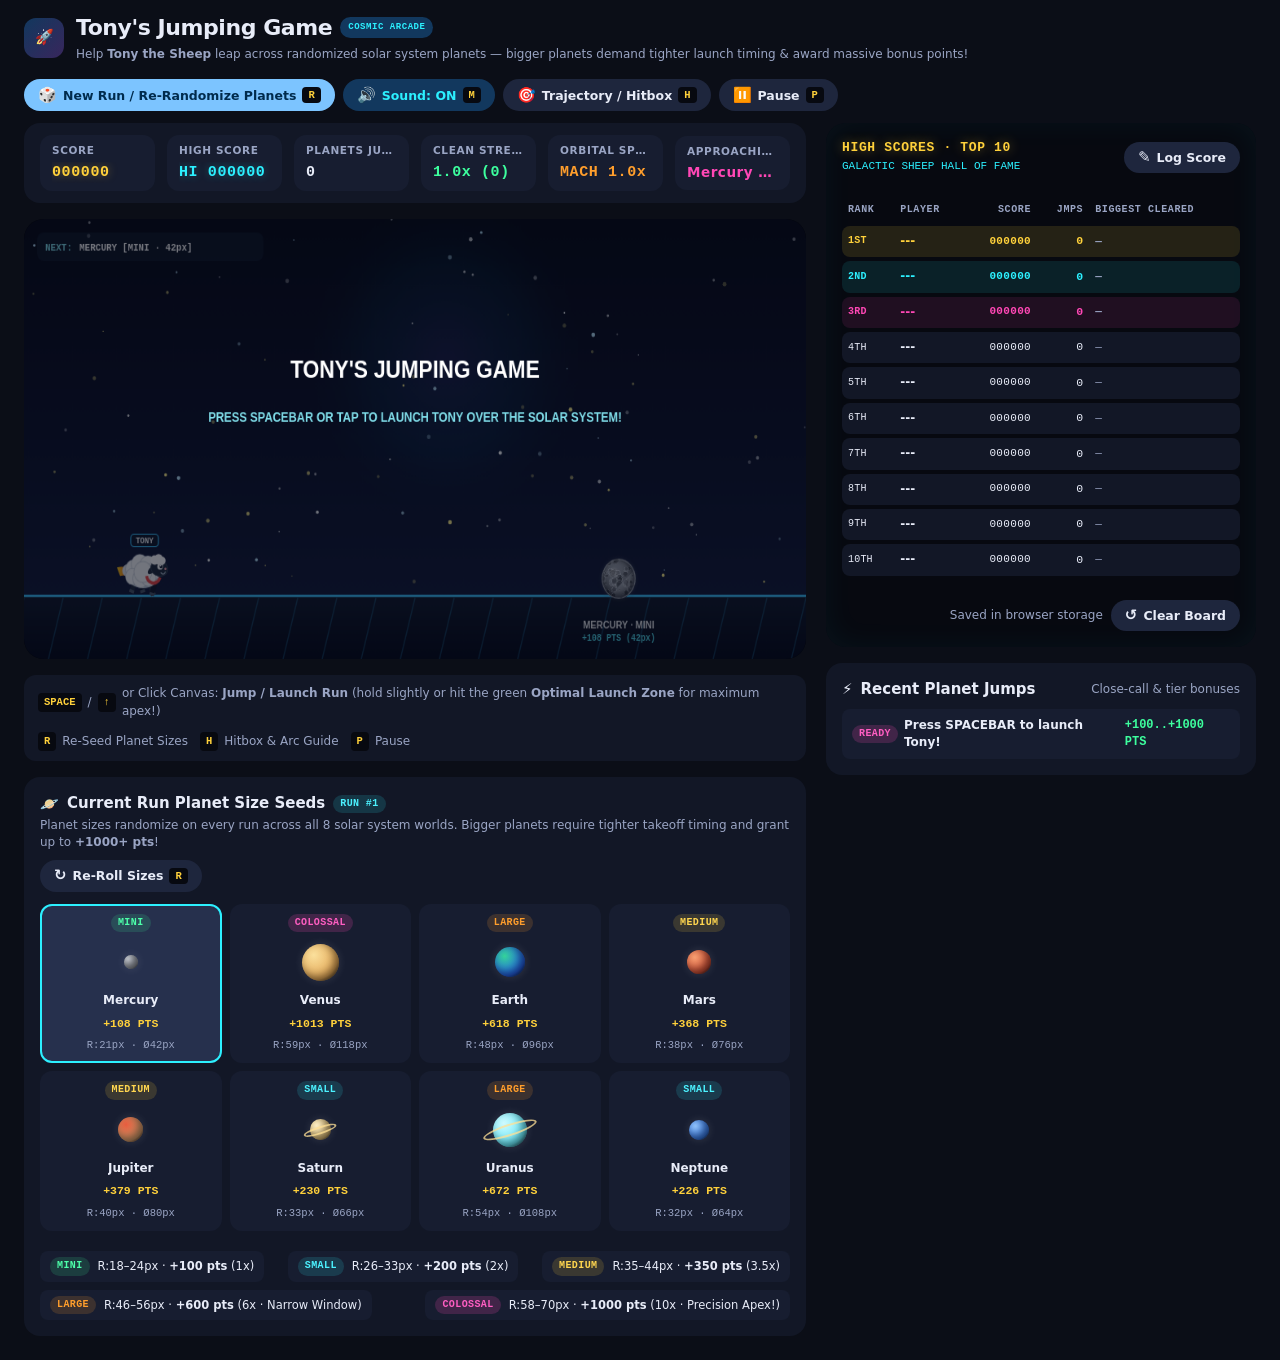
==== bundle.html @ 8396f059 "Build Tony's Jumping Game (Tony the Sheep, 8 randomized planets, retro high score table)" ====
<!DOCTYPE html>
<html lang="en">
<head>
  <meta charset="UTF-8" />
  <meta name="viewport" content="width=device-width, initial-scale=1.0" />
  <meta http-equiv="Cache-Control" content="no-store, no-cache, must-revalidate, max-age=0" />
  <meta http-equiv="Pragma" content="no-cache" />
  <meta http-equiv="Expires" content="0" />
  <title>Tony's Jumping Game</title>
  <style>
/* ==========================================================================
   Tony's Jumping Game — GM3 Expressive Cosmic Arcade Stylesheet (styles.css)
   Follows Bill Skill v2.2 GM3 Token Discipline (--md-sys-color-*)
   + Authentic Retro Arcade High-Score Cabinet Aesthetics
   ========================================================================== */

:root {
  /* Default Cosmic Dark Mode GM3 Expressive Palette */
  --md-sys-color-background: #0b0e17;
  --md-sys-color-surface-container-lowest: #070910;
  --md-sys-color-surface-container-low: #0b0e17;
  --md-sys-color-surface: #121726;
  --md-sys-color-surface-container: #171d30;
  --md-sys-color-surface-container-high: #1e263d;
  --md-sys-color-surface-container-highest: #26304d;

  --md-sys-color-on-surface: #e8ecf8;
  --md-sys-color-on-surface-variant: #9aa5c4;
  --md-sys-color-outline: #455173;
  --md-sys-color-outline-variant: #252e47;

  --md-sys-color-primary: #7cc4ff;
  --md-sys-color-on-primary: #002b4d;
  --md-sys-color-primary-container: #12385e;
  --md-sys-color-on-primary-container: #cfe6ff;

  --md-sys-color-secondary: #d4b8ff;
  --md-sys-color-secondary-container: #38265c;
  --md-sys-color-on-secondary-container: #ecdcff;

  --md-sys-color-tertiary: #ffb86c;
  --md-sys-color-tertiary-container: #4d2f08;
  --md-sys-color-on-tertiary-container: #ffddb8;

  --md-sys-color-error: #ff8080;
  --md-sys-color-error-container: #54161b;
  --md-sys-color-on-error-container: #ffdada;

  /* Semantic Arcade & Size Tier Accent Tokens */
  --arcade-gold: #ffd13b;
  --arcade-amber: #ff9e2c;
  --arcade-cyan: #2cf0ff;
  --arcade-magenta: #ff47b5;
  --arcade-emerald: #3dff9e;
  --arcade-violet: #b07cff;

  --tier-mini-bg: rgba(61, 255, 158, 0.14);
  --tier-mini-fg: #4dffaa;
  --tier-small-bg: rgba(44, 240, 255, 0.14);
  --tier-small-fg: #4cf2ff;
  --tier-medium-bg: rgba(255, 209, 59, 0.15);
  --tier-medium-fg: #ffd64f;
  --tier-large-bg: rgba(255, 158, 44, 0.16);
  --tier-large-fg: #ff9e2c;
  --tier-colossal-bg: rgba(255, 71, 181, 0.18);
  --tier-colossal-fg: #ff5ec2;

  /* Typography */
  --font-display: 'Space Grotesk', system-ui, -apple-system, sans-serif;
  --font-arcade: 'Press Start 2P', 'JetBrains Mono', monospace;
  --font-mono: 'JetBrains Mono', monospace;
  --font-sans: 'Inter', system-ui, -apple-system, sans-serif;

  /* 8px Spatial Grid Tokens */
  --space-1: 4px;
  --space-2: 8px;
  --space-3: 12px;
  --space-4: 16px;
  --space-5: 20px;
  --space-6: 24px;
  --radius-sm: 8px;
  --radius-md: 12px;
  --radius-lg: 16px;
  --radius-xl: 20px;
  --radius-pill: 9999px;
}

/* Optional Light Mode Theme Support (Strict GM3 Contrast Law) */
body.theme-light,
[data-theme="light"] {
  --md-sys-color-background: #f0f2f5;
  --md-sys-color-surface-container-lowest: #ffffff;
  --md-sys-color-surface-container-low: #f0f2f5;
  --md-sys-color-surface: #ffffff;
  --md-sys-color-surface-container: #f7f9fc;
  --md-sys-color-surface-container-high: #e8ecf2;
  --md-sys-color-surface-container-highest: #dce2ec;

  --md-sys-color-on-surface: #1f1f1f;
  --md-sys-color-on-surface-variant: #444746;
  --md-sys-color-outline: #747745;
  --md-sys-color-outline-variant: #c4c7c5;

  --md-sys-color-primary: #0b57d0;
  --md-sys-color-on-primary: #ffffff;
  --md-sys-color-primary-container: #d3e3fd;
  --md-sys-color-on-primary-container: #041e49;
}

/* ==========================================================================
   Base Reset & Canvas Allocation
   ========================================================================== */

*, *::before, *::after {
  box-sizing: border-box;
}

html, body {
  margin: 0;
  padding: 0;
  min-height: 100vh;
  background-color: var(--md-sys-color-surface-container-low);
  color: var(--md-sys-color-on-surface);
  font-family: var(--font-sans);
  font-size: 14px;
  line-height: 1.45;
  -webkit-font-smoothing: antialiased;
}

.material-symbols-outlined {
  font-family: system-ui, -apple-system, 'Segoe UI Symbol', 'Noto Color Emoji', sans-serif;
  font-weight: 700;
  font-style: normal;
  font-size: 15px;
  line-height: 1;
  display: inline-flex;
  align-items: center;
  justify-content: center;
  vertical-align: middle;
  user-select: none;
  flex-shrink: 0;
}

/* ==========================================================================
   Top App Bar (Identical Surface as Page Canvas per BillSkill 1.1.3)
   ========================================================================== */

.top-app-bar,
header.app-header,
#top-bar {
  background-color: var(--md-sys-color-surface-container-low);
  border-bottom: none;
  box-shadow: none;
  padding: var(--space-3) var(--space-6);
  display: flex;
  align-items: center;
  justify-content: space-between;
  flex-wrap: wrap;
  gap: var(--space-4);
  max-width: 1600px;
  margin-inline: auto;
}

.brand-cluster {
  display: flex;
  align-items: center;
  gap: var(--space-3);
}

.brand-badge {
  width: 40px;
  height: 40px;
  border-radius: var(--radius-md);
  background: linear-gradient(135deg, var(--md-sys-color-primary-container), var(--md-sys-color-secondary-container));
  color: var(--arcade-gold);
  display: inline-flex;
  align-items: center;
  justify-content: center;
  font-size: 22px;
  flex-shrink: 0;
}

.brand-title-group {
  display: flex;
  flex-direction: column;
  gap: 2px;
}

.app-title,
h1.game-title {
  margin: 0;
  font-family: var(--font-display);
  font-size: 22px;
  font-weight: 800;
  letter-spacing: -0.02em;
  color: var(--md-sys-color-on-surface);
  display: flex;
  align-items: center;
  gap: var(--space-2);
}

.arcade-edition-pill {
  font-family: var(--font-arcade);
  font-size: 9px;
  padding: 4px 8px;
  border-radius: var(--radius-pill);
  background-color: var(--md-sys-color-primary-container);
  color: var(--arcade-cyan);
  letter-spacing: 0.06em;
  text-transform: uppercase;
}

.app-subtitle {
  margin: 0;
  font-size: 12px;
  color: var(--md-sys-color-on-surface-variant);
}

/* Action Toolbar Controls */
.toolbar-actions,
.control-bar {
  display: flex;
  align-items: center;
  flex-wrap: wrap;
  gap: var(--space-2);
}

.btn-arcade,
.action-btn,
button.gm3-btn {
  appearance: none;
  border: none;
  border-radius: var(--radius-pill);
  background-color: var(--md-sys-color-surface-container-high);
  color: var(--md-sys-color-on-surface);
  font-family: var(--font-sans);
  font-size: 12.5px;
  font-weight: 600;
  padding: 8px 14px;
  display: inline-flex;
  align-items: center;
  gap: 6px;
  cursor: pointer;
  transition: background-color 0.15s ease, transform 0.1s ease, color 0.15s ease;
  white-space: nowrap;
}

.btn-arcade:hover,
.action-btn:hover,
button.gm3-btn:hover {
  background-color: var(--md-sys-color-surface-container-highest);
}

.btn-arcade:active,
.action-btn:active,
button.gm3-btn:active {
  transform: translateY(1px);
}

.btn-arcade.btn-primary,
.action-btn.primary {
  background-color: var(--md-sys-color-primary);
  color: var(--md-sys-color-on-primary);
}

.btn-arcade.btn-primary:hover,
.action-btn.primary:hover {
  filter: brightness(1.08);
}

.btn-arcade.is-active,
.action-btn.active {
  background-color: var(--md-sys-color-primary-container);
  color: var(--arcade-cyan);
}

.btn-arcade.is-cleared-toast {
  background-color: rgba(61, 255, 158, 0.18);
  color: var(--arcade-emerald);
}

.kbd-hint {
  font-family: var(--font-mono);
  font-size: 10.5px;
  font-weight: 700;
  padding: 2px 6px;
  border-radius: 4px;
  background-color: var(--md-sys-color-surface-container-lowest);
  color: var(--arcade-gold);
}

/* ==========================================================================
   Main Workbench Grid: Primary Game Stage + Retro High Score Cabinet Rail
   ========================================================================== */

.arcade-workbench,
main.game-layout,
#app-shell {
  max-width: 1600px;
  margin-inline: auto;
  padding: 0 var(--space-6) var(--space-6);
  display: grid;
  grid-template-columns: minmax(0, 1fr) 430px;
  gap: var(--space-5);
  align-items: start;
}

@media (max-width: 1180px) {
  .arcade-workbench,
  main.game-layout,
  #app-shell {
    grid-template-columns: minmax(0, 1fr);
  }
}

.stage-column {
  display: flex;
  flex-direction: column;
  gap: var(--space-4);
  min-width: 0;
}

.cabinet-column {
  display: flex;
  flex-direction: column;
  gap: var(--space-4);
  min-width: 0;
}

/* Surface Cards (Tonal Hierarchy, Zero Hard Container Borders) */
.gm3-card,
.surface-card,
.hud-panel,
.planet-strip-card,
.arcade-cabinet-card {
  background-color: var(--md-sys-color-surface);
  border-radius: var(--radius-lg);
  padding: var(--space-4);
  border: none;
}

/* ==========================================================================
   Live Arcade HUD Ribbon (Score, HI Score, Streak, Planets Cleared, Speed)
   ========================================================================== */

.hud-ribbon,
#arcade-hud {
  background-color: var(--md-sys-color-surface);
  border-radius: var(--radius-lg);
  padding: var(--space-3) var(--space-4);
  display: grid;
  grid-template-columns: repeat(6, minmax(0, 1fr));
  gap: var(--space-3);
  align-items: center;
}

@media (max-width: 860px) {
  .hud-ribbon,
  #arcade-hud {
    grid-template-columns: repeat(3, minmax(0, 1fr));
  }
}

.hud-metric {
  background-color: var(--md-sys-color-surface-container);
  border-radius: var(--radius-md);
  padding: 8px 12px;
  display: flex;
  flex-direction: column;
  gap: 3px;
  min-width: 0;
}

.hud-metric-label {
  font-size: 10.5px;
  font-weight: 700;
  text-transform: uppercase;
  letter-spacing: 0.06em;
  color: var(--md-sys-color-on-surface-variant);
  white-space: nowrap;
  overflow: hidden;
  text-overflow: ellipsis;
}

.hud-metric-value {
  font-family: var(--font-arcade);
  font-size: 15px;
  font-weight: 700;
  color: var(--md-sys-color-on-surface);
  letter-spacing: 0.04em;
  white-space: nowrap;
  overflow: hidden;
  text-overflow: ellipsis;
}

.hud-metric-value.score-primary,
#hud-score {
  color: var(--arcade-gold);
  text-shadow: 0 0 10px rgba(255, 209, 59, 0.35);
}

.hud-metric-value.score-hi,
#hud-high-score {
  color: var(--arcade-cyan);
  text-shadow: 0 0 10px rgba(44, 240, 255, 0.3);
}

.hud-metric-value.streak-hot,
#hud-streak {
  color: var(--arcade-emerald);
}

.hud-metric-value.speed-mach,
#hud-speed {
  color: var(--arcade-amber);
}

.hud-metric-value.next-planet,
#hud-next-planet {
  font-family: var(--font-display);
  font-size: 13.5px;
  font-weight: 700;
  color: var(--arcade-magenta);
}

/* ==========================================================================
   Primary Game Viewport (#game-canvas-container)
   ========================================================================== */

#game-canvas-container,
.canvas-stage-wrapper {
  position: relative;
  width: 100%;
  background-color: var(--md-sys-color-surface-container-lowest);
  border-radius: var(--radius-xl);
  overflow: hidden;
  display: flex;
  align-items: center;
  justify-content: center;
  min-height: 380px;
  box-shadow: inset 0 0 40px rgba(0, 0, 0, 0.65);
}

#game-canvas,
#game-canvas-container canvas {
  display: block;
  width: 100%;
  height: auto;
  max-height: 520px;
  aspect-ratio: 16 / 9;
  cursor: pointer;
  touch-action: manipulation;
}

/* On-Canvas Controls Legend Bar */
.stage-controls-strip {
  display: flex;
  align-items: center;
  justify-content: space-between;
  flex-wrap: wrap;
  gap: var(--space-3);
  padding: 10px 14px;
  background-color: var(--md-sys-color-surface);
  border-radius: var(--radius-md);
  font-size: 12px;
  color: var(--md-sys-color-on-surface-variant);
}

.control-pill-group {
  display: flex;
  align-items: center;
  flex-wrap: wrap;
  gap: var(--space-3);
}

.control-hint-item {
  display: inline-flex;
  align-items: center;
  gap: 6px;
}

/* ==========================================================================
   Current Run Randomized Planet Scale Strip (#planet-scale-strip)
   ========================================================================== */

.planet-strip-card,
#planet-radar-panel {
  display: flex;
  flex-direction: column;
  gap: var(--space-3);
}

.section-header-row {
  display: flex;
  align-items: center;
  justify-content: space-between;
  flex-wrap: wrap;
  gap: var(--space-2);
}

.section-title {
  margin: 0;
  font-family: var(--font-display);
  font-size: 15px;
  font-weight: 700;
  color: var(--md-sys-color-on-surface);
  display: flex;
  align-items: center;
  gap: 8px;
}

.section-subtitle {
  font-size: 12px;
  color: var(--md-sys-color-on-surface-variant);
}

#planet-scale-strip,
.planet-scale-grid {
  display: grid;
  grid-template-columns: repeat(8, minmax(0, 1fr));
  gap: var(--space-2);
}

@media (max-width: 1360px) {
  #planet-scale-strip,
  .planet-scale-grid {
    grid-template-columns: repeat(4, minmax(0, 1fr));
  }
}

@media (max-width: 640px) {
  #planet-scale-strip,
  .planet-scale-grid {
    grid-template-columns: repeat(2, minmax(0, 1fr));
  }
}

.planet-seed-card {
  background-color: var(--md-sys-color-surface-container);
  border-radius: var(--radius-md);
  padding: 10px 8px;
  display: flex;
  flex-direction: column;
  align-items: center;
  text-align: center;
  gap: 6px;
  position: relative;
  transition: transform 0.15s ease, background-color 0.15s ease;
  min-width: 0;
}

.planet-seed-card.is-upcoming {
  background-color: var(--md-sys-color-surface-container-highest);
  outline: 2px solid var(--arcade-cyan);
  outline-offset: -2px;
}

.planet-seed-card.is-cleared {
  background-color: var(--md-sys-color-surface-container-high);
}

.planet-orb-preview {
  height: 48px;
  display: flex;
  align-items: center;
  justify-content: center;
}

.planet-orb-circle {
  border-radius: 50%;
  display: inline-block;
  position: relative;
  box-shadow: inset -4px -4px 8px rgba(0, 0, 0, 0.55), 0 0 10px rgba(255, 255, 255, 0.12);
}

.planet-orb-circle.has-rings::after {
  content: '';
  position: absolute;
  top: 50%;
  left: -32%;
  width: 164%;
  height: 36%;
  border: 2px solid rgba(255, 224, 150, 0.75);
  border-radius: 50%;
  transform: translateY(-50%) rotate(-18deg);
  pointer-events: none;
}

.planet-seed-name {
  font-family: var(--font-display);
  font-size: 12px;
  font-weight: 700;
  color: var(--md-sys-color-on-surface);
  white-space: nowrap;
  overflow: hidden;
  text-overflow: ellipsis;
  max-width: 100%;
}

.planet-seed-points {
  font-family: var(--font-mono);
  font-size: 11.5px;
  font-weight: 700;
  color: var(--arcade-gold);
}

.planet-seed-radius {
  font-family: var(--font-mono);
  font-size: 10.5px;
  color: var(--md-sys-color-on-surface-variant);
}

/* 5-Tier Size Badge System */
.tier-badge {
  font-family: var(--font-mono);
  font-size: 10px;
  font-weight: 800;
  padding: 2px 7px;
  border-radius: var(--radius-pill);
  letter-spacing: 0.04em;
  text-transform: uppercase;
  display: inline-flex;
  align-items: center;
  justify-content: center;
  white-space: nowrap;
}

.tier-badge.tier-MINI {
  background-color: var(--tier-mini-bg);
  color: var(--tier-mini-fg);
}

.tier-badge.tier-SMALL {
  background-color: var(--tier-small-bg);
  color: var(--tier-small-fg);
}

.tier-badge.tier-MEDIUM {
  background-color: var(--tier-medium-bg);
  color: var(--tier-medium-fg);
}

.tier-badge.tier-LARGE {
  background-color: var(--tier-large-bg);
  color: var(--tier-large-fg);
}

.tier-badge.tier-COLOSSAL {
  background-color: var(--tier-colossal-bg);
  color: var(--tier-colossal-fg);
}

/* Scoring Tier Reference Strip */
.scoring-tier-legend {
  display: flex;
  align-items: center;
  justify-content: space-between;
  flex-wrap: wrap;
  gap: var(--space-2);
  padding-top: var(--space-2);
}

.scoring-tier-pill {
  background-color: var(--md-sys-color-surface-container);
  border-radius: var(--radius-sm);
  padding: 6px 10px;
  display: inline-flex;
  align-items: center;
  gap: 8px;
  font-size: 11.5px;
}

/* ==========================================================================
   Retro Arcade High Score Cabinet Table (#high-score-cabinet)
   ========================================================================== */

.arcade-cabinet-card,
#high-score-cabinet {
  background-color: var(--md-sys-color-surface-container-lowest);
  border-radius: var(--radius-xl);
  padding: var(--space-4);
  position: relative;
  display: flex;
  flex-direction: column;
  gap: var(--space-3);
  box-shadow: inset 0 0 32px rgba(44, 240, 255, 0.05);
}

.arcade-marquee-header {
  display: flex;
  align-items: center;
  justify-content: space-between;
  gap: var(--space-2);
  padding-bottom: var(--space-2);
  position: relative;
}

.arcade-marquee-title {
  margin: 0;
  font-family: var(--font-arcade);
  font-size: 13px;
  line-height: 1.4;
  color: var(--arcade-gold);
  text-shadow: 0 0 12px rgba(255, 209, 59, 0.45);
  letter-spacing: 0.05em;
  text-transform: uppercase;
}

.arcade-marquee-sub {
  font-family: var(--font-mono);
  font-size: 11px;
  color: var(--arcade-cyan);
  margin-top: 2px;
}

.arcade-table-wrapper {
  position: relative;
  width: 100%;
  overflow-x: auto;
}

.arcade-score-table {
  width: 100%;
  border-collapse: separate;
  border-spacing: 0 4px;
  font-family: var(--font-mono);
  font-size: 11.5px;
}

.arcade-score-table th {
  text-align: left;
  font-size: 10px;
  font-weight: 700;
  text-transform: uppercase;
  letter-spacing: 0.06em;
  color: var(--md-sys-color-on-surface-variant);
  padding: 4px 6px;
  white-space: nowrap;
}

.arcade-score-table th.num-col,
.arcade-score-table td.num-col {
  text-align: right;
}

.arcade-score-row {
  background-color: var(--md-sys-color-surface);
  transition: background-color 0.15s ease;
}

.arcade-score-row td {
  padding: 7px 6px;
  vertical-align: middle;
}

.arcade-score-row td:first-child {
  border-top-left-radius: var(--radius-sm);
  border-bottom-left-radius: var(--radius-sm);
  white-space: nowrap;
}

.arcade-score-row td:last-child {
  border-top-right-radius: var(--radius-sm);
  border-bottom-right-radius: var(--radius-sm);
}

/* Classic Arcade Rank Color Coding (1ST Gold, 2ND Cyan, 3RD Magenta, 4TH-10TH) */
.arcade-score-row.rank-1 {
  background-color: rgba(255, 209, 59, 0.12);
  color: var(--arcade-gold);
  font-weight: 700;
}

.arcade-score-row.rank-2 {
  background-color: rgba(44, 240, 255, 0.1);
  color: var(--arcade-cyan);
  font-weight: 700;
}

.arcade-score-row.rank-3 {
  background-color: rgba(255, 71, 181, 0.1);
  color: var(--arcade-magenta);
  font-weight: 700;
}

.arcade-score-row.is-current-session {
  outline: 1.5px solid var(--arcade-emerald);
  outline-offset: -1.5px;
}

.rank-cell {
  font-family: var(--font-arcade);
  font-size: 10px;
  letter-spacing: 0.02em;
  white-space: nowrap;
}

.player-name-cell,
.initials-cell {
  font-family: var(--font-sans);
  font-size: 12px;
  font-weight: 700;
  letter-spacing: 0.01em;
  color: var(--md-sys-color-on-surface);
  word-break: break-word;
}

.rank-1 .player-name-cell,
.rank-1 .initials-cell { color: var(--arcade-gold); }
.rank-2 .player-name-cell,
.rank-2 .initials-cell { color: var(--arcade-cyan); }
.rank-3 .player-name-cell,
.rank-3 .initials-cell { color: var(--arcade-magenta); }

.score-cell {
  font-family: var(--font-arcade);
  font-size: 11px;
  letter-spacing: 0.03em;
  white-space: nowrap;
}

.biggest-planet-cell {
  font-size: 11px;
  color: var(--md-sys-color-on-surface-variant);
  white-space: nowrap;
}

.arcade-cabinet-footer {
  display: flex;
  align-items: center;
  justify-content: flex-end;
  flex-wrap: wrap;
  gap: var(--space-2);
  padding-top: var(--space-2);
  position: relative;
}

/* ==========================================================================
   Full Player Name Entry Modal / Overlay (#initials-modal)
   ========================================================================== */

.arcade-initials-overlay,
#initials-modal {
  position: fixed;
  inset: 0;
  background-color: rgba(7, 9, 16, 0.82);
  backdrop-filter: blur(6px);
  display: flex;
  align-items: center;
  justify-content: center;
  padding: var(--space-4);
  z-index: 1000;
}

.arcade-initials-overlay[hidden],
#initials-modal[hidden],
.arcade-initials-overlay.is-hidden,
#initials-modal.is-hidden {
  display: none !important;
}

.arcade-initials-dialog {
  background-color: var(--md-sys-color-surface);
  border-radius: var(--radius-xl);
  padding: var(--space-6);
  max-width: 460px;
  width: 100%;
  display: flex;
  flex-direction: column;
  align-items: center;
  text-align: center;
  gap: var(--space-4);
  box-shadow: 0 24px 64px rgba(0, 0, 0, 0.75);
}

.initials-header-badge {
  font-family: var(--font-arcade);
  font-size: 11px;
  color: var(--arcade-gold);
  background-color: rgba(255, 209, 59, 0.14);
  padding: 6px 12px;
  border-radius: var(--radius-pill);
  letter-spacing: 0.06em;
}

.initials-dialog-title {
  margin: 0;
  font-family: var(--font-arcade);
  font-size: 17px;
  line-height: 1.4;
  color: var(--arcade-cyan);
  text-shadow: 0 0 14px rgba(44, 240, 255, 0.4);
}

.initials-run-summary {
  width: 100%;
  background-color: var(--md-sys-color-surface-container);
  border-radius: var(--radius-md);
  padding: var(--space-3);
  display: grid;
  grid-template-columns: repeat(3, minmax(0, 1fr));
  gap: var(--space-2);
}

.summary-stat-box {
  display: flex;
  flex-direction: column;
  gap: 4px;
}

.summary-stat-label {
  font-size: 10px;
  text-transform: uppercase;
  letter-spacing: 0.06em;
  color: var(--md-sys-color-on-surface-variant);
}

.summary-stat-val {
  font-family: var(--font-mono);
  font-size: 13px;
  font-weight: 700;
  color: var(--md-sys-color-on-surface);
}

/* Full Player Name Input Box */
.player-name-field-group {
  width: 100%;
  display: flex;
  flex-direction: column;
  align-items: stretch;
  gap: 6px;
  margin: var(--space-1) 0;
}

.player-name-field-label {
  font-size: 11px;
  font-weight: 700;
  text-transform: uppercase;
  letter-spacing: 0.06em;
  color: var(--md-sys-color-on-surface-variant);
  text-align: left;
}

.arcade-name-input,
#arcade-player-name-input {
  width: 100%;
  height: 48px;
  padding: 10px 14px;
  border-radius: var(--radius-md);
  background-color: var(--md-sys-color-surface-container-lowest);
  color: var(--arcade-gold);
  font-family: var(--font-display);
  font-size: 17px;
  font-weight: 700;
  letter-spacing: 0.02em;
  border: none;
  outline: 2px solid var(--md-sys-color-outline-variant);
  transition: outline-color 0.15s ease, box-shadow 0.15s ease;
}

.arcade-name-input::placeholder,
#arcade-player-name-input::placeholder {
  color: var(--md-sys-color-on-surface-variant);
  font-weight: 500;
  opacity: 0.7;
}

.arcade-name-input:focus,
#arcade-player-name-input:focus {
  outline: 2.5px solid var(--arcade-cyan);
  box-shadow: 0 0 16px rgba(44, 240, 255, 0.25);
}

.initials-dialog-actions {
  display: flex;
  align-items: center;
  justify-content: center;
  gap: var(--space-3);
  width: 100%;
}

/* Run Telemetry & Recent Jumps Log Card */
.telemetry-feed-list {
  display: flex;
  flex-direction: column;
  gap: 6px;
  margin: 0;
  padding: 0;
  list-style: none;
}

.telemetry-feed-item {
  background-color: var(--md-sys-color-surface-container);
  border-radius: var(--radius-sm);
  padding: 8px 10px;
  display: flex;
  align-items: center;
  justify-content: space-between;
  gap: var(--space-2);
  font-size: 12px;
}

.telemetry-planet-tag {
  display: inline-flex;
  align-items: center;
  gap: 6px;
  font-weight: 600;
}

.telemetry-points-tag {
  font-family: var(--font-mono);
  font-weight: 700;
  color: var(--arcade-emerald);
}

  </style>
</head>
<body>
  <!-- Top App Bar -->
  <header id="top-bar" class="top-app-bar">
    <div class="brand-cluster">
      <div class="brand-badge" aria-hidden="true">
        <span class="material-symbols-outlined">🚀</span>
      </div>
      <div class="brand-title-group">
        <h1 class="app-title game-title">
          <span>Tony's Jumping Game</span>
          <span class="arcade-edition-pill">COSMIC ARCADE</span>
        </h1>
        <p class="app-subtitle">
          Help <strong>Tony the Sheep</strong> leap across randomized solar system planets — bigger planets demand tighter launch timing &amp; award massive bonus points!
        </p>
      </div>
    </div>

    <div class="toolbar-actions control-bar" role="toolbar" aria-label="Game controls">
      <button type="button" id="btn-new-run" class="btn-arcade btn-primary" title="Start New Run &amp; Re-Randomize Planet Sizes (R)">
        <span class="material-symbols-outlined">🎲</span>
        <span>New Run / Re-Randomize Planets</span>
        <span class="kbd-hint">R</span>
      </button>
      <button type="button" id="btn-toggle-sound" class="btn-arcade is-active" aria-pressed="true" title="Toggle Retro Synth Sound Effects (M)">
        <span class="material-symbols-outlined" id="icon-sound">🔊</span>
        <span id="label-sound">Sound: ON</span>
        <span class="kbd-hint">M</span>
      </button>
      <button type="button" id="btn-toggle-hitboxes" class="btn-arcade" aria-pressed="false" title="Toggle Hitbox &amp; Parabolic Jump Trajectory Guide (H)">
        <span class="material-symbols-outlined">🎯</span>
        <span id="label-hitboxes">Trajectory / Hitbox</span>
        <span class="kbd-hint">H</span>
      </button>
      <button type="button" id="btn-pause" class="btn-arcade" aria-pressed="false" title="Pause / Resume Game (P)">
        <span class="material-symbols-outlined" id="icon-pause">⏸</span>
        <span id="label-pause">Pause</span>
        <span class="kbd-hint">P</span>
      </button>
    </div>
  </header>

  <!-- Main Arcade Workbench -->
  <main id="app-shell" class="arcade-workbench game-layout">
    <!-- Left / Primary Game Stage Column -->
    <div class="stage-column">
      <!-- Live Arcade HUD Ribbon -->
      <section id="arcade-hud" class="hud-ribbon" aria-label="Live run telemetry">
        <div class="hud-metric">
          <span class="hud-metric-label">Score</span>
          <span id="hud-score" class="hud-metric-value score-primary">000000</span>
        </div>
        <div class="hud-metric">
          <span class="hud-metric-label">High Score</span>
          <span id="hud-high-score" class="hud-metric-value score-hi">HI 000000</span>
        </div>
        <div class="hud-metric">
          <span class="hud-metric-label">Planets Jumped</span>
          <span id="hud-planets-cleared" class="hud-metric-value">0</span>
        </div>
        <div class="hud-metric">
          <span class="hud-metric-label">Clean Streak</span>
          <span id="hud-streak" class="hud-metric-value streak-hot">1.0x (0)</span>
        </div>
        <div class="hud-metric">
          <span class="hud-metric-label">Orbital Speed</span>
          <span id="hud-speed" class="hud-metric-value speed-mach">MACH 1.0x</span>
        </div>
        <div class="hud-metric">
          <span class="hud-metric-label">Approaching</span>
          <span id="hud-next-planet" class="hud-metric-value next-planet">Scanning...</span>
        </div>
      </section>

      <!-- Primary 60fps HTML5 Canvas Stage -->
      <div id="game-canvas-container" class="canvas-stage-wrapper">
        <canvas id="game-canvas" width="960" height="460" aria-label="Tony's Jumping Game Canvas — Press Spacebar to Jump"></canvas>
      </div>

      <!-- Stage Controls & Precision Timing Legend Strip -->
      <div class="stage-controls-strip">
        <div class="control-pill-group">
          <span class="control-hint-item">
            <span class="kbd-hint">SPACE</span>
            <span>/</span>
            <span class="kbd-hint">↑</span>
            <span>or Click Canvas: <strong>Jump / Launch Run</strong> (hold slightly or hit the green <strong>Optimal Launch Zone</strong> for maximum apex!)</span>
          </span>
        </div>
        <div class="control-pill-group">
          <span class="control-hint-item">
            <span class="kbd-hint">R</span>
            <span>Re-Seed Planet Sizes</span>
          </span>
          <span class="control-hint-item">
            <span class="kbd-hint">H</span>
            <span>Hitbox &amp; Arc Guide</span>
          </span>
          <span class="control-hint-item">
            <span class="kbd-hint">P</span>
            <span>Pause</span>
          </span>
        </div>
      </div>

      <!-- Current Run's Randomized Planet Scale Strip & Scoring Tier Guide -->
      <section id="planet-radar-panel" class="planet-strip-card" aria-labelledby="planet-strip-heading">
        <div class="section-header-row">
          <div>
            <h2 id="planet-strip-heading" class="section-title">
              <span class="material-symbols-outlined">🪐</span>
              <span>Current Run Planet Size Seeds</span>
              <span id="run-seed-badge" class="tier-badge tier-SMALL">RUN #1</span>
            </h2>
            <p class="section-subtitle" style="margin: 2px 0 0;">
              Planet sizes randomize on every run across all 8 solar system worlds. Bigger planets require tighter takeoff timing and grant up to <strong>+1000+ pts</strong>!
            </p>
          </div>
          <button type="button" id="btn-reroll-strip" class="btn-arcade" title="Re-Roll Planet Size Distribution (R)">
            <span class="material-symbols-outlined">↻</span>
            <span>Re-Roll Sizes</span>
            <span class="kbd-hint">R</span>
          </button>
        </div>

        <div id="planet-scale-strip" class="planet-scale-grid" role="list" aria-label="Randomized planet sizes for current run">
          <!-- Populated dynamically by TonyArcadeUI.renderPlanetScaleStrip() -->
        </div>

        <!-- 5-Tier Size & Point Value Reference Strip -->
        <div class="scoring-tier-legend" aria-label="Planet size scoring tiers">
          <div class="scoring-tier-pill">
            <span class="tier-badge tier-MINI">MINI</span>
            <span>R:18–24px · <strong>+100 pts</strong> (1x)</span>
          </div>
          <div class="scoring-tier-pill">
            <span class="tier-badge tier-SMALL">SMALL</span>
            <span>R:26–33px · <strong>+200 pts</strong> (2x)</span>
          </div>
          <div class="scoring-tier-pill">
            <span class="tier-badge tier-MEDIUM">MEDIUM</span>
            <span>R:35–44px · <strong>+350 pts</strong> (3.5x)</span>
          </div>
          <div class="scoring-tier-pill">
            <span class="tier-badge tier-LARGE">LARGE</span>
            <span>R:46–56px · <strong>+600 pts</strong> (6x · Narrow Window)</span>
          </div>
          <div class="scoring-tier-pill">
            <span class="tier-badge tier-COLOSSAL">COLOSSAL</span>
            <span>R:58–70px · <strong>+1000 pts</strong> (10x · Precision Apex!)</span>
          </div>
        </div>
      </section>
    </div>

    <!-- Right Rail: Retro Arcade High Score Cabinet & Live Telemetry -->
    <aside class="cabinet-column" aria-label="Retro Arcade High Score Leaderboard">
      <section id="high-score-cabinet" class="arcade-cabinet-card" aria-labelledby="arcade-cabinet-heading">
        <div class="arcade-marquee-header">
          <div>
            <h2 id="arcade-cabinet-heading" class="arcade-marquee-title">HIGH SCORES · TOP 10</h2>
            <div class="arcade-marquee-sub">GALACTIC SHEEP HALL OF FAME</div>
          </div>
          <button type="button" id="btn-open-initials" class="btn-arcade" title="Log Your Name &amp; Score to the Arcade Board">
            <span class="material-symbols-outlined">✎</span>
            <span>Log Score</span>
          </button>
        </div>

        <div class="arcade-table-wrapper">
          <table class="arcade-score-table" id="high-score-table" aria-label="Top 10 Retro Arcade High Scores">
            <thead>
              <tr>
                <th scope="col">RANK</th>
                <th scope="col">PLAYER</th>
                <th scope="col" class="num-col">SCORE</th>
                <th scope="col" class="num-col">JMPS</th>
                <th scope="col">BIGGEST CLEARED</th>
              </tr>
            </thead>
            <tbody id="high-score-tbody">
              <!-- Populated by TonyArcadeUI.renderHighScoreTable() -->
            </tbody>
          </table>
        </div>

        <div class="arcade-cabinet-footer">
          <span class="section-subtitle">Saved in browser storage</span>
          <button type="button" id="btn-reset-scores" class="btn-arcade" title="Immediately Clear All High Scores">
            <span class="material-symbols-outlined">↺</span>
            <span>Clear Board</span>
          </button>
        </div>
      </section>

      <!-- Live Planet Clearance Telemetry Feed -->
      <section class="surface-card" aria-labelledby="telemetry-heading">
        <div class="section-header-row" style="margin-bottom: 8px;">
          <h2 id="telemetry-heading" class="section-title">
            <span class="material-symbols-outlined">⚡</span>
            <span>Recent Planet Jumps</span>
          </h2>
          <span class="section-subtitle">Close-call &amp; tier bonuses</span>
        </div>
        <ul id="telemetry-feed-list" class="telemetry-feed-list">
          <li class="telemetry-feed-item">
            <span class="telemetry-planet-tag">
              <span class="tier-badge tier-COLOSSAL">READY</span>
              <span>Press <strong>SPACEBAR</strong> to launch Tony!</span>
            </span>
            <span class="telemetry-points-tag">+100..+1000 PTS</span>
          </li>
        </ul>
      </section>
    </aside>
  </main>

  <!-- Full Player Name Entry Modal -->
  <div id="initials-modal" class="arcade-initials-overlay is-hidden" hidden role="dialog" aria-modal="true" aria-labelledby="initials-dialog-title">
    <div class="arcade-initials-dialog">
      <span id="initials-rank-badge" class="initials-header-badge">NEW HIGH SCORE!</span>
      <h2 id="initials-dialog-title" class="initials-dialog-title">ENTER PLAYER NAME</h2>
      <p class="section-subtitle" style="margin:0;">Enter your full name or callsign for the Galactic Sheep Hall of Fame</p>

      <div class="initials-run-summary">
        <div class="summary-stat-box">
          <span class="summary-stat-label">Final Score</span>
          <span id="modal-run-score" class="summary-stat-val">000000</span>
        </div>
        <div class="summary-stat-box">
          <span class="summary-stat-label">Planets Jumped</span>
          <span id="modal-run-cleared" class="summary-stat-val">0</span>
        </div>
        <div class="summary-stat-box">
          <span class="summary-stat-label">Biggest Cleared</span>
          <span id="modal-run-biggest" class="summary-stat-val">—</span>
        </div>
      </div>

      <div class="player-name-field-group">
        <label for="arcade-player-name-input" class="player-name-field-label">Player Name</label>
        <input
          type="text"
          id="arcade-player-name-input"
          class="arcade-name-input"
          maxlength="24"
          placeholder="Enter your name..."
          autocomplete="off"
          spellcheck="false"
          value="Tony"
        />
      </div>

      <div class="initials-dialog-actions">
        <button type="button" id="btn-save-initials" class="btn-arcade btn-primary">
          <span class="material-symbols-outlined">🏆</span>
          <span>SAVE TO ARCADE BOARD</span>
          <span class="kbd-hint">ENTER</span>
        </button>
        <button type="button" id="btn-skip-initials" class="btn-arcade">
          <span>SKIP</span>
          <span class="kbd-hint">ESC</span>
        </button>
      </div>
    </div>
  </div>

  <!-- Core Game Modules (Cache-Busted v3) -->
  <script>
/**
 * Tony's Jumping Game — Visual & Audio Assets Module (assets.js)
 * Exposes window.TONY_ASSETS ( plus aliases window.PLANET_CATALOG & window.TONY_AUDIO )
 *
 * Includes:
 * 1. PLANET_CATALOG: 8 well-known solar system planets (Mercury, Venus, Earth, Mars,
 *    Jupiter, Saturn, Uranus, Neptune) with verified NASA/Wikimedia Commons URLs,
 *    instant SVG/Canvas procedural textures for 100% offline/CSP reliability, and
 *    3D-shaded sphere + ring rendering via renderSprite(ctx, x, y, radius, rotationAngle, opts).
 * 2. drawTony(ctx, state): Expressive arcade sheep renderer with 4-frame gallop cycle,
 *    fluffy wool puffs, fluttering cosmic scarf, squash-and-stretch physics, floating
 *    "TONY" nameplate, and dynamic eye expressions ('determined', 'wide', 'dizzy').
 * 3. Starfield & Cosmic Track renderers: drawStarfield() and drawGroundTrack().
 * 4. TONY_AUDIO: Zero-dependency Web Audio API retro arcade sound effects synthesizer.
 */
(function (global) {
  'use strict';

  // ---------------------------------------------------------------------------
  // 1. DETERMINISTIC PSEUDO-RANDOM HELPER FOR PROCEDURAL PLANET TEXTURES
  // ---------------------------------------------------------------------------
  function createSeededRandom(seed) {
    let s = seed >>> 0;
    return function () {
      s = (s * 1664525 + 1013904223) >>> 0;
      return s / 4294967296;
    };
  }

  // ---------------------------------------------------------------------------
  // 2. PLANET CATALOG DEFINITIONS (8 WELL-KNOWN SOLAR SYSTEM PLANETS)
  // ---------------------------------------------------------------------------
  const RAW_PLANETS = [
    {
      id: 'mercury',
      name: 'Mercury',
      order: 1,
      tagline: 'Cratered Iron Core World',
      baseColor: '#9ea3ad',
      accentColor: '#d8dde6',
      shadowColor: '#3a3e47',
      atmosphereColor: 'rgba(200, 210, 225, 0.22)',
      hasRings: false,
      ringTilt: 0,
      naturalScaleHint: 'MINI',
      imageUrl:
        'https://upload.wikimedia.org/wikipedia/commons/3/3f/Mercury_Globe-MESSENGER_mosaic_centered_at_0degN-0degE.jpg',
    },
    {
      id: 'venus',
      name: 'Venus',
      order: 2,
      tagline: 'Golden Sulfuric Cloud Hothouse',
      baseColor: '#e3a857',
      accentColor: '#fbe09c',
      shadowColor: '#6b3e12',
      atmosphereColor: 'rgba(251, 191, 36, 0.35)',
      hasRings: false,
      ringTilt: 0,
      naturalScaleHint: 'SMALL',
      imageUrl:
        'https://upload.wikimedia.org/wikipedia/commons/0/08/Venus_from_Mariner_10.jpg',
    },
    {
      id: 'earth',
      name: 'Earth',
      order: 3,
      tagline: 'Blue Marble Terran Biosphere',
      baseColor: '#2563eb',
      accentColor: '#34d399',
      shadowColor: '#0c1e4a',
      atmosphereColor: 'rgba(56, 189, 248, 0.42)',
      hasRings: false,
      ringTilt: 0,
      naturalScaleHint: 'MEDIUM',
      imageUrl:
        'https://upload.wikimedia.org/wikipedia/commons/9/97/The_Earth_seen_from_Apollo_17.jpg',
    },
    {
      id: 'mars',
      name: 'Mars',
      order: 4,
      tagline: 'Rust-Red Dusty Canyons & Polar Cap',
      baseColor: '#d95338',
      accentColor: '#f7a072',
      shadowColor: '#5c190d',
      atmosphereColor: 'rgba(249, 115, 22, 0.30)',
      hasRings: false,
      ringTilt: 0,
      naturalScaleHint: 'SMALL',
      imageUrl:
        'https://upload.wikimedia.org/wikipedia/commons/0/02/OSIRIS_Mars_true_color.jpg',
    },
    {
      id: 'jupiter',
      name: 'Jupiter',
      order: 5,
      tagline: 'Banded Gas Giant & Great Red Spot',
      baseColor: '#d49b6a',
      accentColor: '#e85d3f',
      shadowColor: '#4f2c14',
      atmosphereColor: 'rgba(245, 158, 11, 0.32)',
      hasRings: false,
      ringTilt: 0,
      naturalScaleHint: 'COLOSSAL',
      imageUrl:
        'https://thumb.wikimedia.org/wikipedia/commons/thumb/2/2b/Jupiter_and_its_shrunken_Great_Red_Spot.jpg/250px-Jupiter_and_its_shrunken_Great_Red_Spot.jpg',
    },
    {
      id: 'saturn',
      name: 'Saturn',
      order: 6,
      tagline: 'Crown Jewel Ringed Gas Giant',
      baseColor: '#e4c27a',
      accentColor: '#fef0c7',
      shadowColor: '#594218',
      atmosphereColor: 'rgba(253, 224, 71, 0.30)',
      hasRings: true,
      ringTilt: -0.30,
      ringInnerRatio: 1.24,
      ringOuterRatio: 2.15,
      naturalScaleHint: 'LARGE',
      imageUrl:
        'https://upload.wikimedia.org/wikipedia/commons/4/45/Saturn_closeup.jpg',
    },
    {
      id: 'uranus',
      name: 'Uranus',
      order: 7,
      tagline: 'Sideways Pale-Cyan Ice Giant',
      baseColor: '#67e8f9',
      accentColor: '#cffafe',
      shadowColor: '#0e4f63',
      atmosphereColor: 'rgba(34, 211, 238, 0.36)',
      hasRings: true,
      ringTilt: 1.28,
      ringInnerRatio: 1.28,
      ringOuterRatio: 1.72,
      naturalScaleHint: 'LARGE',
      imageUrl:
        'https://upload.wikimedia.org/wikipedia/commons/c/c9/Uranus_as_seen_by_NASA%27s_Voyager_2_%28remastered%29_-_JPEG_converted.jpg',
    },
    {
      id: 'neptune',
      name: 'Neptune',
      order: 8,
      tagline: 'Supersonic Azure Windswept Giant',
      baseColor: '#3b82f6',
      accentColor: '#93c5fd',
      shadowColor: '#0f2361',
      atmosphereColor: 'rgba(59, 130, 246, 0.42)',
      hasRings: false,
      ringTilt: 0,
      naturalScaleHint: 'MEDIUM',
      imageUrl:
        'https://upload.wikimedia.org/wikipedia/commons/5/56/Neptune_Full.jpg',
    },
  ];

  // ---------------------------------------------------------------------------
  // 3. PROCEDURAL HIGH-RES PLANET TEXTURE GENERATOR (OFFSCREEN CANVAS + SVG)
  // ---------------------------------------------------------------------------
  function buildProceduralPlanetTexture(planet) {
    if (typeof document === 'undefined') return null;
    const size = 256;
    const canvas = document.createElement('canvas');
    canvas.width = size;
    canvas.height = size;
    const ctx = canvas.getContext('2d');
    if (!ctx) return null;

    const rng = createSeededRandom(planet.order * 98765 + 1337);

    // Base fill
    ctx.fillStyle = planet.baseColor;
    ctx.fillRect(0, 0, size, size);

    if (planet.id === 'mercury') {
      // Rocky grey surface with albedo patches and impact craters
      const grad = ctx.createLinearGradient(0, 0, size, size);
      grad.addColorStop(0, '#b8bec8');
      grad.addColorStop(0.5, '#8e949f');
      grad.addColorStop(1, '#636872');
      ctx.fillStyle = grad;
      ctx.fillRect(0, 0, size, size);

      // Ejecta rays & craters
      for (let i = 0; i < 65; i++) {
        const cx = rng() * size;
        const cy = rng() * size;
        const r = 3 + rng() * 22;
        ctx.beginPath();
        ctx.arc(cx, cy, r, 0, Math.PI * 2);
        ctx.fillStyle = rng() > 0.5 ? 'rgba(60, 64, 72, 0.45)' : 'rgba(195, 202, 214, 0.32)';
        ctx.fill();
        ctx.lineWidth = Math.max(1, r * 0.14);
        ctx.strokeStyle = 'rgba(225, 230, 240, 0.45)';
        ctx.stroke();

        // Inner shadow pit
        ctx.beginPath();
        ctx.arc(cx - r * 0.15, cy - r * 0.15, r * 0.65, 0, Math.PI * 2);
        ctx.fillStyle = 'rgba(40, 44, 52, 0.35)';
        ctx.fill();
      }
    } else if (planet.id === 'venus') {
      // Swirling golden sulfuric cloud chevrons
      const bg = ctx.createLinearGradient(0, 0, 0, size);
      bg.addColorStop(0, '#f3c677');
      bg.addColorStop(0.3, '#d9933d');
      bg.addColorStop(0.5, '#f6d58e');
      bg.addColorStop(0.75, '#c87d28');
      bg.addColorStop(1, '#eab664');
      ctx.fillStyle = bg;
      ctx.fillRect(0, 0, size, size);

      for (let y = 0; y < size; y += 6) {
        ctx.beginPath();
        ctx.moveTo(0, y);
        for (let x = 0; x <= size; x += 16) {
          const wave = Math.sin((x / size) * Math.PI * 2 + y * 0.05) * 8;
          ctx.lineTo(x, y + wave);
        }
        ctx.strokeStyle =
          y % 12 === 0 ? 'rgba(255, 243, 199, 0.35)' : 'rgba(146, 78, 15, 0.25)';
        ctx.lineWidth = 4;
        ctx.stroke();
      }
    } else if (planet.id === 'earth') {
      // Deep ocean gradient
      const ocean = ctx.createLinearGradient(0, 0, 0, size);
      ocean.addColorStop(0, '#1d4ed8');
      ocean.addColorStop(0.5, '#1e40af');
      ocean.addColorStop(1, '#172554');
      ctx.fillStyle = ocean;
      ctx.fillRect(0, 0, size, size);

      // Continents
      const continents = [
        { x: 65, y: 78, rx: 38, ry: 28, rot: -0.3, color: '#22c55e' },
        { x: 92, y: 145, rx: 24, ry: 42, rot: 0.2, color: '#16a34a' },
        { x: 165, y: 72, rx: 48, ry: 26, rot: 0.15, color: '#4ade80' },
        { x: 158, y: 132, rx: 28, ry: 35, rot: -0.1, color: '#d97706' }, // Sahara/Africa tint
        { x: 215, y: 175, rx: 22, ry: 16, rot: 0.4, color: '#ca8a04' }, // Australia
      ];
      continents.forEach((c) => {
        ctx.save();
        ctx.translate(c.x, c.y);
        ctx.rotate(c.rot);
        ctx.beginPath();
        ctx.ellipse(0, 0, c.rx, c.ry, 0, 0, Math.PI * 2);
        ctx.fillStyle = c.color;
        ctx.fill();
        ctx.restore();
      });

      // Polar ice caps
      ctx.fillStyle = 'rgba(248, 250, 252, 0.9)';
      ctx.fillRect(0, 0, size, 18);
      ctx.fillRect(0, size - 20, size, 20);

      // Swirling white cloud bands
      ctx.strokeStyle = 'rgba(255, 255, 255, 0.65)';
      for (let i = 0; i < 14; i++) {
        ctx.beginPath();
        const cy = 24 + rng() * (size - 48);
        const cx = rng() * size;
        ctx.arc(cx, cy, 14 + rng() * 28, 0.2, Math.PI * 1.25);
        ctx.lineWidth = 3 + rng() * 4;
        ctx.stroke();
      }
    } else if (planet.id === 'mars') {
      // Rust-red desert surface with dark basaltic plains & Valles Marineris
      const marsGrad = ctx.createLinearGradient(0, 0, 0, size);
      marsGrad.addColorStop(0, '#f08c65');
      marsGrad.addColorStop(0.45, '#d95338');
      marsGrad.addColorStop(0.75, '#b83b22');
      marsGrad.addColorStop(1, '#8c2814');
      ctx.fillStyle = marsGrad;
      ctx.fillRect(0, 0, size, size);

      // Dark albedo regions (Syrtis Major)
      for (let i = 0; i < 18; i++) {
        ctx.beginPath();
        ctx.ellipse(
          rng() * size,
          40 + rng() * (size - 80),
          15 + rng() * 35,
          8 + rng() * 18,
          rng() * Math.PI,
          0,
          Math.PI * 2
        );
        ctx.fillStyle = 'rgba(75, 22, 12, 0.35)';
        ctx.fill();
      }

      // Valles Marineris canyon scar
      ctx.beginPath();
      ctx.moveTo(60, 128);
      ctx.bezierCurveTo(105, 122, 150, 136, 198, 126);
      ctx.strokeStyle = 'rgba(58, 14, 7, 0.72)';
      ctx.lineWidth = 5;
      ctx.stroke();

      // North & South Polar Ice Caps
      ctx.fillStyle = 'rgba(255, 250, 245, 0.92)';
      ctx.beginPath();
      ctx.ellipse(size / 2, 10, 75, 14, 0, 0, Math.PI * 2);
      ctx.fill();
      ctx.beginPath();
      ctx.ellipse(size / 2, size - 8, 65, 12, 0, 0, Math.PI * 2);
      ctx.fill();
    } else if (planet.id === 'jupiter') {
      // Alternating zonal cloud belts and Great Red Spot
      const bands = [
        { h: 0.10, c: '#9d7c5d' },
        { h: 0.08, c: '#e8d5b7' },
        { h: 0.09, c: '#c47d4e' },
        { h: 0.11, c: '#f5ead6' },
        { h: 0.12, c: '#b86135' },
        { h: 0.10, c: '#f2dec2' },
        { h: 0.14, c: '#c97a4b' },
        { h: 0.09, c: '#e8d0b3' },
        { h: 0.09, c: '#a67b5b' },
        { h: 0.08, c: '#7d5c44' },
      ];
      let yCursor = 0;
      bands.forEach((b) => {
        const bh = b.h * size;
        ctx.fillStyle = b.c;
        ctx.fillRect(0, yCursor, size, bh + 2);
        yCursor += bh;
      });

      // Festoons / turbulence waves along belt boundaries
      for (let y = 24; y < size - 24; y += 22) {
        ctx.beginPath();
        for (let x = 0; x <= size; x += 12) {
          const wy = y + Math.sin(x * 0.08 + y) * 3.5;
          if (x === 0) ctx.moveTo(x, wy);
          else ctx.lineTo(x, wy);
        }
        ctx.strokeStyle = 'rgba(255, 245, 230, 0.35)';
        ctx.lineWidth = 2.5;
        ctx.stroke();
      }

      // Great Red Spot
      ctx.save();
      ctx.translate(size * 0.62, size * 0.64);
      ctx.rotate(-0.08);
      ctx.beginPath();
      ctx.ellipse(0, 0, 30, 19, 0, 0, Math.PI * 2);
      ctx.fillStyle = '#fef3c7';
      ctx.fill();
      ctx.beginPath();
      ctx.ellipse(0, 0, 25, 15, 0, 0, Math.PI * 2);
      ctx.fillStyle = '#dc4c2c';
      ctx.fill();
      ctx.beginPath();
      ctx.ellipse(-3, -2, 14, 8, 0, 0, Math.PI * 2);
      ctx.fillStyle = '#f97316';
      ctx.fill();
      ctx.restore();
    } else if (planet.id === 'saturn') {
      // Smooth golden-butterscotch atmospheric bands
      const satBands = [
        ['#9e8c6c', 0.0],
        ['#cfb582', 0.16],
        ['#ecd69f', 0.32],
        ['#fdf0c4', 0.48],
        ['#dfc184', 0.62],
        ['#c7a467', 0.78],
        ['#8f7853', 1.0],
      ];
      const sg = ctx.createLinearGradient(0, 0, 0, size);
      satBands.forEach(([col, stop]) => sg.addColorStop(stop, col));
      ctx.fillStyle = sg;
      ctx.fillRect(0, 0, size, size);

      for (let y = 12; y < size; y += 10) {
        ctx.fillStyle = y % 20 === 0 ? 'rgba(255,255,255,0.12)' : 'rgba(90,65,20,0.10)';
        ctx.fillRect(0, y, size, 4);
      }
    } else if (planet.id === 'uranus') {
      // Pale cyan-aquamarine methane atmosphere with subtle polar hood
      const ug = ctx.createLinearGradient(0, 0, size, size);
      ug.addColorStop(0, '#cffafe');
      ug.addColorStop(0.45, '#67e8f9');
      ug.addColorStop(0.8, '#22d3ee');
      ug.addColorStop(1, '#0891b2');
      ctx.fillStyle = ug;
      ctx.fillRect(0, 0, size, size);

      ctx.strokeStyle = 'rgba(255, 255, 255, 0.25)';
      ctx.lineWidth = 6;
      for (let y = 45; y < size - 40; y += 38) {
        ctx.beginPath();
        ctx.moveTo(0, y);
        ctx.lineTo(size, y);
        ctx.stroke();
      }
    } else if (planet.id === 'neptune') {
      // Deep cobalt-azure ice giant with high-altitude white methane cirrus streaks & Great Dark Spot
      const ng = ctx.createLinearGradient(0, 0, 0, size);
      ng.addColorStop(0, '#1d4ed8');
      ng.addColorStop(0.35, '#2563eb');
      ng.addColorStop(0.65, '#1e40af');
      ng.addColorStop(1, '#172554');
      ctx.fillStyle = ng;
      ctx.fillRect(0, 0, size, size);

      // Great Dark Spot
      ctx.beginPath();
      ctx.ellipse(size * 0.42, size * 0.56, 26, 15, 0, 0, Math.PI * 2);
      ctx.fillStyle = 'rgba(15, 23, 62, 0.72)';
      ctx.fill();

      // White scooter cloud streaks
      ctx.strokeStyle = 'rgba(224, 242, 254, 0.78)';
      ctx.lineWidth = 3;
      const streaks = [
        [size * 0.35, size * 0.49, 42],
        [size * 0.55, size * 0.34, 55],
        [size * 0.25, size * 0.72, 48],
      ];
      streaks.forEach(([sx, sy, len]) => {
        ctx.beginPath();
        ctx.moveTo(sx, sy);
        ctx.quadraticCurveTo(sx + len * 0.5, sy - 4, sx + len, sy + 2);
        ctx.stroke();
      });
    }

    return canvas;
  }

  // ---------------------------------------------------------------------------
  // 4. RING RENDERING HELPER (SATURN & URANUS BACK/FRONT RING HALVES)
  // ---------------------------------------------------------------------------
  function drawPlanetaryRings(ctx, planet, radius, rotationAngle, isFrontHalf) {
    if (!planet.hasRings) return;

    ctx.save();
    const tilt = (planet.ringTilt || -0.3) + Math.sin(rotationAngle * 0.35) * 0.04;
    ctx.rotate(tilt);

    const rxOuter = radius * (planet.ringOuterRatio || 2.1);
    const ryOuter = rxOuter * (planet.id === 'uranus' ? 0.22 : 0.34);
    const rxInner = radius * (planet.ringInnerRatio || 1.25);
    const ryInner = rxInner * (planet.id === 'uranus' ? 0.22 : 0.34);

    const startAngle = isFrontHalf ? 0 : Math.PI;
    const endAngle = isFrontHalf ? Math.PI : Math.PI * 2;

    if (planet.id === 'saturn') {
      // Multi-band Saturn ring system (C ring, B ring, Cassini Division, A ring)
      const ringBands = [
        { rScale: 1.0, width: Math.max(2, radius * 0.16), color: 'rgba(234, 210, 158, 0.78)' },
        { rScale: 0.86, width: Math.max(1.5, radius * 0.05), color: 'rgba(28, 22, 12, 0.65)' }, // Cassini division
        { rScale: 0.76, width: Math.max(2.5, radius * 0.22), color: 'rgba(250, 232, 184, 0.90)' },
        { rScale: 0.62, width: Math.max(1.5, radius * 0.10), color: 'rgba(198, 170, 118, 0.45)' },
      ];
      ringBands.forEach((band) => {
        ctx.beginPath();
        ctx.ellipse(
          0,
          0,
          rxOuter * band.rScale,
          ryOuter * band.rScale,
          0,
          startAngle,
          endAngle
        );
        ctx.strokeStyle = band.color;
        ctx.lineWidth = band.width;
        ctx.stroke();
      });
    } else {
      // Uranus icy epsilon/delta rings
      ctx.beginPath();
      ctx.ellipse(0, 0, rxOuter, ryOuter, 0, startAngle, endAngle);
      ctx.strokeStyle = 'rgba(165, 243, 252, 0.75)';
      ctx.lineWidth = Math.max(1.5, radius * 0.08);
      ctx.stroke();

      ctx.beginPath();
      ctx.ellipse(0, 0, rxInner, ryInner, 0, startAngle, endAngle);
      ctx.strokeStyle = 'rgba(207, 250, 254, 0.45)';
      ctx.lineWidth = Math.max(1, radius * 0.04);
      ctx.stroke();
    }

    ctx.restore();
  }

  // ---------------------------------------------------------------------------
  // 5. INITIALIZE PLANET CATALOG WITH PRELOADED IMAGES + SPRITE RENDERER
  // ---------------------------------------------------------------------------
  const PLANET_CATALOG = RAW_PLANETS.map((raw) => {
    const planet = Object.assign({}, raw);
    planet.proceduralCanvas = buildProceduralPlanetTexture(planet);
    planet.imageLoaded = false;
    planet.remoteImage = null;

    // Create a guaranteed-ready fallback Image from the procedural canvas data URL
    // so any consumer checking `planet.img` or `planet.image` gets a valid HTMLImageElement
    if (typeof Image !== 'undefined') {
      const fallbackImg = new Image();
      if (planet.proceduralCanvas) {
        try {
          fallbackImg.src = planet.proceduralCanvas.toDataURL('image/png');
        } catch (e) {
          // ignore security error if any
        }
      }
      planet.img = fallbackImg;
      planet.image = fallbackImg;

      // Also asynchronously preload the verified Wikimedia/NASA photograph
      const netImg = new Image();
      netImg.crossOrigin = 'anonymous';
      netImg.onload = function () {
        planet.imageLoaded = true;
        planet.remoteImage = netImg;
      };
      netImg.onerror = function () {
        planet.imageLoaded = false;
      };
      netImg.src = planet.imageUrl;
    }

    /**
     * Renders the planet centered at (x, y) with given pixel `radius` and `rotationAngle`.
     * Combines the procedural texture + NASA photograph (if loaded) + 3D spherical lighting,
     * atmospheric corona glow, and back/front planetary rings.
     */
    planet.renderSprite = function (ctx, x, y, radius, rotationAngle, options) {
      if (!ctx || radius <= 0) return;
      const rot = Number.isFinite(rotationAngle) ? rotationAngle : 0;
      const opts = options || {};

      ctx.save();
      ctx.translate(x, y);

      // 1. Back half of planetary rings (behind sphere)
      if (planet.hasRings) {
        drawPlanetaryRings(ctx, planet, radius, rot, false);
      }

      // 2. Outer atmospheric glow / corona
      if (opts.glow !== false) {
        const glowRadius = radius * 1.28;
        const glowGrad = ctx.createRadialGradient(0, 0, radius * 0.82, 0, 0, glowRadius);
        glowGrad.addColorStop(0, planet.atmosphereColor || 'rgba(255,255,255,0.25)');
        glowGrad.addColorStop(1, 'rgba(0, 0, 0, 0)');
        ctx.beginPath();
        ctx.arc(0, 0, glowRadius, 0, Math.PI * 2);
        ctx.fillStyle = glowGrad;
        ctx.fill();
      }

      // 3. Clipped spherical body
      ctx.save();
      ctx.beginPath();
      ctx.arc(0, 0, radius, 0, Math.PI * 2);
      ctx.clip();

      // Rotate or scroll surface texture
      ctx.save();
      ctx.rotate(rot * 0.25);

      if (planet.proceduralCanvas) {
        // Horizontal phase offset to simulate 3D axial spin
        const shift = ((rot * 28) % 256 + 256) % 256;
        const d = radius * 2.08;
        ctx.drawImage(
          planet.proceduralCanvas,
          shift,
          0,
          256 - shift,
          256,
          -radius * 1.04,
          -radius * 1.04,
          d * ((256 - shift) / 256),
          d
        );
        if (shift > 0) {
          ctx.drawImage(
            planet.proceduralCanvas,
            0,
            0,
            shift,
            256,
            -radius * 1.04 + d * ((256 - shift) / 256),
            -radius * 1.04,
            d * (shift / 256),
            d
          );
        }
      } else {
        ctx.fillStyle = planet.baseColor;
        ctx.fillRect(-radius, -radius, radius * 2, radius * 2);
      }

      // Blend verified NASA photo softly on top if loaded
      if (planet.imageLoaded && planet.remoteImage && planet.remoteImage.complete) {
        try {
          ctx.globalAlpha = 0.52;
          ctx.drawImage(
            planet.remoteImage,
            -radius * 1.12,
            -radius * 1.12,
            radius * 2.24,
            radius * 2.24
          );
          ctx.globalAlpha = 1;
        } catch (err) {
          ctx.globalAlpha = 1;
        }
      }
      ctx.restore();

      // 4. 3D Spherical Specular Highlight + Terminator Shadow
      const shadeGrad = ctx.createRadialGradient(
        -radius * 0.35,
        -radius * 0.35,
        radius * 0.08,
        0,
        0,
        radius * 1.05
      );
      shadeGrad.addColorStop(0, 'rgba(255, 255, 255, 0.38)');
      shadeGrad.addColorStop(0.28, 'rgba(255, 255, 255, 0.05)');
      shadeGrad.addColorStop(0.70, 'rgba(0, 0, 0, 0.18)');
      shadeGrad.addColorStop(1, 'rgba(2, 6, 23, 0.72)');
      ctx.fillStyle = shadeGrad;
      ctx.fillRect(-radius, -radius, radius * 2, radius * 2);

      // Crisp inner rim highlight
      ctx.beginPath();
      ctx.arc(0, 0, radius - 0.75, 0, Math.PI * 2);
      ctx.strokeStyle = planet.accentColor || 'rgba(255,255,255,0.4)';
      ctx.lineWidth = 1.25;
      ctx.globalAlpha = 0.55;
      ctx.stroke();
      ctx.globalAlpha = 1;

      ctx.restore(); // end sphere clip

      // 5. Front half of planetary rings (crossing in front of the sphere)
      if (planet.hasRings) {
        drawPlanetaryRings(ctx, planet, radius, rot, true);
      }

      ctx.restore();
    };

    // Alias draw() -> renderSprite()
    planet.draw = planet.renderSprite;

    /**
     * Generates a self-contained PNG data URL thumbnail (including rings & 3D shading)
     * for use in HTML HUD badges or planet manifest strips.
     */
    planet.getThumbnailDataUrl = function (thumbSize) {
      if (typeof document === 'undefined') return planet.imageUrl;
      const sz = thumbSize || 64;
      const c = document.createElement('canvas');
      c.width = sz;
      c.height = sz;
      const cctx = c.getContext('2d');
      const r = planet.hasRings ? sz * 0.25 : sz * 0.38;
      planet.renderSprite(cctx, sz / 2, sz / 2, r, 0.4);
      return c.toDataURL('image/png');
    };

    return planet;
  });

  const PLANET_MAP = {};
  PLANET_CATALOG.forEach((p) => {
    PLANET_MAP[p.id] = p;
    PLANET_MAP[p.name.toLowerCase()] = p;
  });

  function getPlanetById(idOrName) {
    if (!idOrName) return PLANET_CATALOG[0];
    const key = String(idOrName).toLowerCase();
    return PLANET_MAP[key] || PLANET_CATALOG[0];
  }

  // ---------------------------------------------------------------------------
  // 6. TONY THE SHEEP RENDERER — drawTony(ctx, state)
  // ---------------------------------------------------------------------------
  /**
   * Draws Tony the Sheep with 4-frame gallop cycle, fluffy wool puffs,
   * cosmic scarf, squash-and-stretch physics, expressive eyes, and floating "TONY" badge.
   *
   * Supported `state` properties (all optional with smart defaults):
   * - x, y: coordinates (by default center-x, bottom/feet-y if width/height not passed,
   *         or top-left if `state.width` and `state.height` are provided and `state.anchor !== 'bottom'`).
   *         To be 100% compatible with any engine coordinate convention:
   *         - If `state.centerX` & `state.centerY` are passed, uses those.
   *         - Else if `state.width` & `state.height` are passed and `state.anchor !== 'bottom-center'`,
   *           treats `(x, y)` as top-left of bounding box `(x + width/2, y + height/2)`.
   *         - Else treats `(x, y)` as center-bottom `(x, y - 26)`.
   * - vy: vertical velocity (negative = rising, positive = falling)
   * - isJumping / onGround / isGrounded: boolean
   * - animFrame / animTime / tick: number for 4-frame gallop animation
   * - expression: 'determined' | 'wide' | 'dizzy' (or auto-derived from `isDead`/`isCrashed`/`nearGiantPlanet`)
   * - isDead / isCrashed / gameOver: boolean (renders dizzy 'X X' eyes + orbiting stars)
   * - scaleX, scaleY: squash-and-stretch multipliers
   * - showNameplate: boolean (default true)
   */
  function drawTony(ctx, state) {
    if (!ctx) return;
    const s = state || {};

    const w = s.width || 56;
    const h = s.height || 52;

    let cx = s.x !== undefined ? s.x : 120;
    let cy = s.y !== undefined ? s.y : 300;

    if (Number.isFinite(s.centerX) && Number.isFinite(s.centerY)) {
      cx = s.centerX;
      cy = s.centerY;
    } else if (s.anchor === 'center') {
      cx = s.x;
      cy = s.y;
    } else if (s.anchor === 'bottom-center' || s.width === undefined) {
      cx = s.x;
      cy = s.y - h * 0.48;
    } else {
      // Top-left bounding box convention (x, y, width, height)
      cx = s.x + w * 0.5;
      cy = s.y + h * 0.5;
    }

    const vy = Number.isFinite(s.vy) ? s.vy : 0;
    const isDead = Boolean(s.isDead || s.isCrashed || s.crashed || s.expression === 'dizzy');
    const isJumping =
      s.isJumping !== undefined
        ? Boolean(s.isJumping)
        : s.onGround !== undefined
        ? !s.onGround
        : s.isGrounded !== undefined
        ? !s.isGrounded
        : Math.abs(vy) > 0.5;

    const animTick =
      s.animTime !== undefined
        ? s.animTime
        : s.tick !== undefined
        ? s.tick * 0.22
        : s.animFrame !== undefined
        ? s.animFrame * 0.9
        : performance.now() * 0.014;

    // Squash & stretch calculation
    let scaleX = Number.isFinite(s.scaleX) ? s.scaleX : 1;
    let scaleY = Number.isFinite(s.scaleY) ? s.scaleY : 1;
    if (!Number.isFinite(s.scaleX) && !Number.isFinite(s.scaleY) && isJumping) {
      const stretch = Math.max(-0.14, Math.min(0.16, -vy * 0.012));
      scaleX = 1 - stretch * 0.55;
      scaleY = 1 + stretch;
    }

    const pitch = isDead
      ? -0.25
      : isJumping
      ? Math.max(-0.28, Math.min(0.24, vy * 0.018))
      : Math.sin(animTick * 2) * 0.03;

    ctx.save();
    ctx.translate(cx, cy);

    // Draw floating "TONY" arcade badge above sheep (unrotated so text stays crisp)
    if (s.showNameplate !== false) {
      ctx.save();
      const badgeY = -h * 0.68 - (isJumping ? 4 : 0);
      ctx.font = '700 9px "Space Grotesk", "Inter", monospace';
      ctx.textAlign = 'center';
      ctx.textBaseline = 'middle';
      ctx.fillStyle = 'rgba(15, 23, 42, 0.78)';
      ctx.strokeStyle = isDead ? '#f87171' : '#38bdf8';
      ctx.lineWidth = 1.2;
      const bw = 34;
      const bh = 13;
      ctx.beginPath();
      if (ctx.roundRect) {
        ctx.roundRect(-bw / 2, badgeY - bh / 2, bw, bh, 4);
      } else {
        ctx.rect(-bw / 2, badgeY - bh / 2, bw, bh);
      }
      ctx.fill();
      ctx.stroke();
      ctx.fillStyle = '#f8fafc';
      ctx.fillText('TONY', 0, badgeY + 0.5);
      ctx.restore();
    }

    ctx.rotate(pitch);
    ctx.scale(scaleX, scaleY);

    // 1. Trailing Cosmic Bandana / Scarf (flutters behind Tony)
    ctx.save();
    const wave1 = Math.sin(animTick * 2.4) * 5;
    const wave2 = Math.cos(animTick * 2.4) * 7;
    ctx.beginPath();
    ctx.moveTo(-4, 2);
    ctx.quadraticCurveTo(-20, -4 + wave1, -34, -2 + wave2);
    ctx.lineTo(-30, 7 + wave2);
    ctx.quadraticCurveTo(-18, 5 + wave1, -4, 8);
    ctx.closePath();
    const scarfGrad = ctx.createLinearGradient(-4, 0, -34, 0);
    scarfGrad.addColorStop(0, '#ef4444');
    scarfGrad.addColorStop(0.6, '#f97316');
    scarfGrad.addColorStop(1, '#facc15');
    ctx.fillStyle = scarfGrad;
    ctx.fill();
    ctx.restore();

    // 2. 4-Frame Galloping Black Legs & Cloven Hooves
    const legOffsets = [
      { x: -12, phase: 0, isBack: true },
      { x: -5, phase: Math.PI * 0.5, isBack: false },
      { x: 6, phase: Math.PI, isBack: true },
      { x: 13, phase: Math.PI * 1.5, isBack: false },
    ];

    legOffsets.forEach((leg) => {
      ctx.save();
      ctx.translate(leg.x, 10);
      let swing = 0;
      let lift = 0;
      if (isDead) {
        swing = leg.isBack ? 0.6 : -0.6;
      } else if (isJumping) {
        swing = vy < 0 ? -0.42 : 0.35;
        lift = -3;
      } else {
        swing = Math.sin(animTick * 2.2 + leg.phase) * 0.48;
        lift = Math.min(0, Math.cos(animTick * 2.2 + leg.phase) * 4);
      }
      ctx.rotate(swing);
      ctx.fillStyle = leg.isBack ? '#1e293b' : '#0f172a';
      ctx.beginPath();
      if (ctx.roundRect) {
        ctx.roundRect(-2.8, lift, 5.6, 14, 2.5);
      } else {
        ctx.rect(-2.8, lift, 5.6, 14);
      }
      ctx.fill();

      // Little golden/slate hoof tip
      ctx.fillStyle = '#475569';
      ctx.fillRect(-3, lift + 11, 6, 3.2);
      ctx.restore();
    });

    // 3. Cute Fluffy Tail
    ctx.save();
    const tailWag = Math.sin(animTick * 3) * 2.5;
    ctx.beginPath();
    ctx.arc(-21, -1 + tailWag, 6.5, 0, Math.PI * 2);
    ctx.fillStyle = '#e2e8f0';
    ctx.fill();
    ctx.restore();

    // 4. Fluffy Wool Body (overlapping cloud puffs with warm cream shading)
    ctx.save();
    // Base wool shadow underbelly
    ctx.beginPath();
    ctx.ellipse(-2, 2, 20, 14, 0, 0, Math.PI * 2);
    ctx.fillStyle = '#cbd5e1';
    ctx.fill();

    const woolPuffs = [
      { x: -14, y: -4, r: 9.5 },
      { x: -6, y: -9, r: 10.5 },
      { x: 4, y: -8, r: 10 },
      { x: 11, y: -2, r: 9 },
      { x: -15, y: 4, r: 8.5 },
      { x: -5, y: 6, r: 9.5 },
      { x: 5, y: 5, r: 9 },
      { x: -2, y: -1, r: 11 },
    ];

    woolPuffs.forEach((p) => {
      ctx.beginPath();
      ctx.arc(p.x, p.y, p.r, 0, Math.PI * 2);
      ctx.fillStyle = '#f8fafc';
      ctx.fill();
      ctx.strokeStyle = 'rgba(148, 163, 184, 0.35)';
      ctx.lineWidth = 1;
      ctx.stroke();
    });
    ctx.restore();

    // 5. Bandana Collar around Neck
    ctx.save();
    ctx.beginPath();
    ctx.arc(11, 2, 8.5, 0.3, Math.PI * 0.95);
    ctx.strokeStyle = '#ef4444';
    ctx.lineWidth = 3.5;
    ctx.stroke();
    ctx.restore();

    // 6. Sheep Head, Ears, Wool Tuft & Expressive Eyes
    ctx.save();
    ctx.translate(16, -6);

    // Back ear
    ctx.save();
    const earFlop = Math.max(-0.35, Math.min(0.4, -vy * 0.03));
    ctx.rotate(-0.35 + earFlop);
    ctx.beginPath();
    ctx.ellipse(-7, 0, 6.5, 3.2, -0.3, 0, Math.PI * 2);
    ctx.fillStyle = '#1e293b';
    ctx.fill();
    ctx.restore();

    // Dark charcoal head/snout
    ctx.beginPath();
    ctx.ellipse(2, 1, 10.5, 8.2, 0.18, 0, Math.PI * 2);
    ctx.fillStyle = '#1e293b';
    ctx.fill();
    ctx.strokeStyle = '#334155';
    ctx.lineWidth = 1;
    ctx.stroke();

    // Cute pink nostril / smile
    ctx.beginPath();
    ctx.arc(9.5, 1.5, 1.3, 0, Math.PI * 2);
    ctx.fillStyle = '#fda4af';
    ctx.fill();

    ctx.beginPath();
    if (isDead) {
      // Wavy dizzy mouth
      ctx.arc(6.5, 5.5, 2.2, 0, Math.PI * 2);
      ctx.strokeStyle = '#fda4af';
      ctx.lineWidth = 1.2;
      ctx.stroke();
    } else {
      // Determined smirk
      ctx.arc(6.5, 3.8, 3, 0.15, Math.PI * 0.85);
      ctx.strokeStyle = '#94a3b8';
      ctx.lineWidth = 1.3;
      ctx.stroke();
    }

    // Expressive Eye
    const eyeMode = isDead
      ? 'dizzy'
      : s.expression === 'wide' || s.nearGiantPlanet || (isJumping && vy < -6)
      ? 'wide'
      : 'determined';

    if (eyeMode === 'dizzy') {
      // 'X X' dizzy eyes
      ctx.strokeStyle = '#f87171';
      ctx.lineWidth = 2;
      ctx.beginPath();
      ctx.moveTo(0, -3.5);
      ctx.lineTo(5, 1.5);
      ctx.moveTo(5, -3.5);
      ctx.lineTo(0, 1.5);
      ctx.stroke();
    } else if (eyeMode === 'wide') {
      // Wide-eyed awe when leaping over huge gas giants
      ctx.beginPath();
      ctx.arc(3, -1, 4.2, 0, Math.PI * 2);
      ctx.fillStyle = '#ffffff';
      ctx.fill();

      ctx.beginPath();
      ctx.arc(4, -1, 2.2, 0, Math.PI * 2);
      ctx.fillStyle = '#0f172a';
      ctx.fill();

      // Dual starlight eye sparkles
      ctx.beginPath();
      ctx.arc(3.2, -2, 0.9, 0, Math.PI * 2);
      ctx.arc(4.8, -0.2, 0.5, 0, Math.PI * 2);
      ctx.fillStyle = '#ffffff';
      ctx.fill();
    } else {
      // Determined arcade runner eye
      ctx.beginPath();
      ctx.arc(3, -1, 3.4, 0, Math.PI * 2);
      ctx.fillStyle = '#ffffff';
      ctx.fill();

      ctx.beginPath();
      ctx.arc(4.1, -0.8, 1.8, 0, Math.PI * 2);
      ctx.fillStyle = '#0f172a';
      ctx.fill();

      ctx.beginPath();
      ctx.arc(3.5, -1.6, 0.75, 0, Math.PI * 2);
      ctx.fillStyle = '#ffffff';
      ctx.fill();

      // Heroic determined eyebrow
      ctx.beginPath();
      ctx.moveTo(-0.5, -4.2);
      ctx.lineTo(6.5, -2.8);
      ctx.strokeStyle = '#e2e8f0';
      ctx.lineWidth = 1.8;
      ctx.stroke();
    }

    // Fluffy top head wool crown
    const headPuffs = [
      { x: -4, y: -7.5, r: 5 },
      { x: 1, y: -8.5, r: 5.5 },
      { x: 5.5, y: -7, r: 4.2 },
    ];
    headPuffs.forEach((hp) => {
      ctx.beginPath();
      ctx.arc(hp.x, hp.y, hp.r, 0, Math.PI * 2);
      ctx.fillStyle = '#ffffff';
      ctx.fill();
    });

    // Orbiting dizzy stars when crashed
    if (isDead) {
      for (let i = 0; i < 3; i++) {
        const ang = animTick * 3 + (i * Math.PI * 2) / 3;
        const sx = Math.cos(ang) * 14;
        const sy = -13 + Math.sin(ang) * 4;
        ctx.fillStyle = '#facc15';
        ctx.beginPath();
        ctx.arc(sx, sy, 2.3, 0, Math.PI * 2);
        ctx.fill();
      }
    }

    ctx.restore(); // end head
    ctx.restore(); // end main transform
  }

  // ---------------------------------------------------------------------------
  // 7. PARALLAX COSMIC STARFIELD & GROUND TRACK HELPERS
  // ---------------------------------------------------------------------------
  const STAR_LAYERS = (function () {
    const rng = createSeededRandom(424242);
    const stars = [];
    for (let i = 0; i < 95; i++) {
      stars.push({
        xFrac: rng(),
        yFrac: rng() * 0.85,
        radius: 0.6 + rng() * 1.8,
        parallax: 0.12 + rng() * 0.55,
        twinkleSpeed: 1.5 + rng() * 3.5,
        phase: rng() * Math.PI * 2,
        hue: rng() > 0.75 ? '#bae6fd' : rng() > 0.5 ? '#fef08a' : '#f8fafc',
      });
    }
    return stars;
  })();

  function drawStarfield(ctx, width, height, scrollOffset, timeSec) {
    if (!ctx) return;
    const w = width || 800;
    const h = height || 400;
    const scroll = Number.isFinite(scrollOffset) ? scrollOffset : 0;
    const t = Number.isFinite(timeSec) ? timeSec : performance.now() * 0.001;

    ctx.save();
    // Deep space background gradient
    const bgGrad = ctx.createLinearGradient(0, 0, 0, h);
    bgGrad.addColorStop(0, '#040714');
    bgGrad.addColorStop(0.55, '#0b112c');
    bgGrad.addColorStop(1, '#131c3e');
    ctx.fillStyle = bgGrad;
    ctx.fillRect(0, 0, w, h);

    // Subtle cosmic nebula glow
    const nebX = ((w * 0.7 - scroll * 0.04) % (w + 300) + (w + 300)) % (w + 300) - 150;
    const nebGrad = ctx.createRadialGradient(nebX, h * 0.32, 10, nebX, h * 0.32, 190);
    nebGrad.addColorStop(0, 'rgba(99, 102, 241, 0.16)');
    nebGrad.addColorStop(0.5, 'rgba(14, 165, 233, 0.07)');
    nebGrad.addColorStop(1, 'rgba(0, 0, 0, 0)');
    ctx.fillStyle = nebGrad;
    ctx.fillRect(0, 0, w, h);

    // Parallax twinkling stars
    for (let i = 0; i < STAR_LAYERS.length; i++) {
      const st = STAR_LAYERS[i];
      const sx = ((st.xFrac * w - scroll * st.parallax) % w + w) % w;
      const sy = st.yFrac * h;
      const alpha = 0.35 + 0.65 * (0.5 + 0.5 * Math.sin(t * st.twinkleSpeed + st.phase));
      ctx.globalAlpha = alpha;
      ctx.fillStyle = st.hue;
      ctx.beginPath();
      ctx.arc(sx, sy, st.radius, 0, Math.PI * 2);
      ctx.fill();
    }
    ctx.globalAlpha = 1;
    ctx.restore();
  }

  function drawGroundTrack(ctx, width, height, groundY, scrollOffset) {
    if (!ctx) return;
    const w = width || 800;
    const h = height || 400;
    const gy = groundY || h - 56;
    const scroll = Number.isFinite(scrollOffset) ? scrollOffset : 0;

    ctx.save();
    // Sub-surface deck fill
    const deckGrad = ctx.createLinearGradient(0, gy, 0, h);
    deckGrad.addColorStop(0, '#0f172a');
    deckGrad.addColorStop(1, '#020617');
    ctx.fillStyle = deckGrad;
    ctx.fillRect(0, gy, w, h - gy);

    // Glowing horizon rail
    ctx.beginPath();
    ctx.moveTo(0, gy);
    ctx.lineTo(w, gy);
    ctx.strokeStyle = '#38bdf8';
    ctx.lineWidth = 2.5;
    ctx.stroke();

    // Moving perspective grid ticks along the cosmic runway
    const spacing = 48;
    const offset = ((scroll % spacing) + spacing) % spacing;
    ctx.strokeStyle = 'rgba(56, 189, 248, 0.24)';
    ctx.lineWidth = 1.5;
    for (let x = -offset; x < w + spacing; x += spacing) {
      ctx.beginPath();
      ctx.moveTo(x, gy + 2);
      ctx.lineTo(x - 18, h);
      ctx.stroke();
    }
    ctx.restore();
  }

  // ---------------------------------------------------------------------------
  // 8. WEB AUDIO SYNTHESIZER (TONY_AUDIO) — RETRO ARCADE SOUND EFFECTS
  // ---------------------------------------------------------------------------
  const TONY_AUDIO = {
    ctx: null,
    isMuted: false,

    _ensureContext: function () {
      if (this.isMuted) return null;
      if (typeof window === 'undefined') return null;
      const AudioCtx = window.AudioContext || window.webkitAudioContext;
      if (!AudioCtx) return null;
      if (!this.ctx) {
        try {
          this.ctx = new AudioCtx();
        } catch (e) {
          return null;
        }
      }
      if (this.ctx && this.ctx.state === 'suspended') {
        try {
          this.ctx.resume();
        } catch (e) {
          // ignore gesture restriction
        }
      }
      return this.ctx;
    },

    setMuted: function (muted) {
      this.isMuted = Boolean(muted);
      return this.isMuted;
    },

    toggleMute: function () {
      this.isMuted = !this.isMuted;
      if (!this.isMuted) {
        this.playButton();
      }
      return this.isMuted;
    },

    playJump: function (chargeRatio) {
      const ctx = this._ensureContext();
      if (!ctx) return;
      try {
        const now = ctx.currentTime;
        const boost = Math.max(0, Math.min(1, Number(chargeRatio) || 0.5));
        const osc = ctx.createOscillator();
        const gain = ctx.createGain();
        osc.type = 'triangle';
        osc.frequency.setValueAtTime(220 + boost * 60, now);
        osc.frequency.exponentialRampToValueAtTime(580 + boost * 180, now + 0.14);

        gain.gain.setValueAtTime(0.16, now);
        gain.gain.exponentialRampToValueAtTime(0.001, now + 0.16);

        osc.connect(gain);
        gain.connect(ctx.destination);
        osc.start(now);
        osc.stop(now + 0.16);
      } catch (e) {}
    },

    playClearPlanet: function (sizeTier, points) {
      const ctx = this._ensureContext();
      if (!ctx) return;
      try {
        const now = ctx.currentTime;
        const tierStr = String(sizeTier || 'MEDIUM').toUpperCase();
        const tierPitchMap = {
          MINI: [523.25, 659.25],
          SMALL: [587.33, 783.99],
          MEDIUM: [659.25, 880.0, 1046.5],
          LARGE: [659.25, 880.0, 1174.66, 1318.5],
          COLOSSAL: [523.25, 659.25, 783.99, 1046.5, 1567.98],
        };
        const notes = tierPitchMap[tierStr] || tierPitchMap.MEDIUM;
        notes.forEach((freq, idx) => {
          const osc = ctx.createOscillator();
          const gain = ctx.createGain();
          osc.type = tierStr === 'COLOSSAL' || tierStr === 'LARGE' ? 'square' : 'triangle';
          const start = now + idx * 0.055;
          osc.frequency.setValueAtTime(freq, start);
          gain.gain.setValueAtTime(0.11, start);
          gain.gain.exponentialRampToValueAtTime(0.001, start + 0.12);
          osc.connect(gain);
          gain.connect(ctx.destination);
          osc.start(start);
          osc.stop(start + 0.12);
        });
      } catch (e) {}
    },

    playCloseCall: function () {
      const ctx = this._ensureContext();
      if (!ctx) return;
      try {
        const now = ctx.currentTime;
        [880, 1318.5, 1760].forEach((freq, idx) => {
          const osc = ctx.createOscillator();
          const gain = ctx.createGain();
          osc.type = 'sine';
          const start = now + idx * 0.04;
          osc.frequency.setValueAtTime(freq, start);
          gain.gain.setValueAtTime(0.12, start);
          gain.gain.exponentialRampToValueAtTime(0.001, start + 0.09);
          osc.connect(gain);
          gain.connect(ctx.destination);
          osc.start(start);
          osc.stop(start + 0.09);
        });
      } catch (e) {}
    },

    playNewHighScore: function () {
      const ctx = this._ensureContext();
      if (!ctx) return;
      try {
        const now = ctx.currentTime;
        const fanfare = [523.25, 659.25, 783.99, 1046.5, 783.99, 1046.5];
        const durations = [0.09, 0.09, 0.09, 0.16, 0.08, 0.28];
        let offset = 0;
        fanfare.forEach((freq, i) => {
          const osc = ctx.createOscillator();
          const gain = ctx.createGain();
          osc.type = 'square';
          osc.frequency.setValueAtTime(freq, now + offset);
          gain.gain.setValueAtTime(0.10, now + offset);
          gain.gain.exponentialRampToValueAtTime(0.001, now + offset + durations[i]);
          osc.connect(gain);
          gain.connect(ctx.destination);
          osc.start(now + offset);
          osc.stop(now + offset + durations[i]);
          offset += durations[i] * 0.92;
        });
      } catch (e) {}
    },

    playCrash: function () {
      const ctx = this._ensureContext();
      if (!ctx) return;
      try {
        const now = ctx.currentTime;
        const osc = ctx.createOscillator();
        const gain = ctx.createGain();
        osc.type = 'sawtooth';
        osc.frequency.setValueAtTime(190, now);
        osc.frequency.exponentialRampToValueAtTime(42, now + 0.36);

        gain.gain.setValueAtTime(0.18, now);
        gain.gain.exponentialRampToValueAtTime(0.001, now + 0.38);

        osc.connect(gain);
        gain.connect(ctx.destination);
        osc.start(now);
        osc.stop(now + 0.38);
      } catch (e) {}
    },

    playButton: function () {
      const ctx = this._ensureContext();
      if (!ctx) return;
      try {
        const now = ctx.currentTime;
        const osc = ctx.createOscillator();
        const gain = ctx.createGain();
        osc.type = 'triangle';
        osc.frequency.setValueAtTime(740, now);
        osc.frequency.setValueAtTime(987.77, now + 0.035);
        gain.gain.setValueAtTime(0.09, now);
        gain.gain.exponentialRampToValueAtTime(0.001, now + 0.08);
        osc.connect(gain);
        gain.connect(ctx.destination);
        osc.start(now);
        osc.stop(now + 0.08);
      } catch (e) {}
    },
  };

  // ---------------------------------------------------------------------------
  // 9. EXPORT CONTRACT ON WINDOW
  // ---------------------------------------------------------------------------
  const TONY_ASSETS = {
    PLANET_CATALOG: PLANET_CATALOG,
    PLANET_MAP: PLANET_MAP,
    getPlanetById: getPlanetById,
    drawTony: drawTony,
    drawStarfield: drawStarfield,
    drawGroundTrack: drawGroundTrack,
    TONY_AUDIO: TONY_AUDIO,
  };

  global.TONY_ASSETS = TONY_ASSETS;
  global.PLANET_CATALOG = PLANET_CATALOG;
  global.TONY_AUDIO = TONY_AUDIO;
})(typeof window !== 'undefined' ? window : globalThis);

  </script>
  <script>
/**
 * Tony's Jumping Game — Core 60fps HTML5 Canvas Game Engine
 * Exposes `window.TonyGameEngine`
 *
 * Features:
 * 1. Responsive Spacebar / ArrowUp / Pointer jump controls with variable hold boost (up to 160ms),
 *    jump buffering, coyote time, and Optimal Launch Window precision takeoff mechanics.
 * 2. Per-run Planet Size Randomization (`seedRunPlanets()` & `getRunPlanetManifest()`) across the
 *    8 solar system planets (Mercury, Venus, Earth, Mars, Jupiter, Saturn, Uranus, Neptune) and
 *    5 Size Tiers (`MINI`, `SMALL`, `MEDIUM`, `LARGE`, `COLOSSAL`).
 * 3. Continuous distance scoring + radius/tier-proportional planet clearance bonuses (`+100` to `+1000+`),
 *    `"CLOSE CALL! +250"` surface-skim bonus on Large/Colossal planets, consecutive jump streak
 *    multiplier, and floating canvas score popups.
 * 4. Forgiving `circle-vs-capsule` collision detection (82% inner core collision radius for ringed/giant
 *    planets) and toggleable (`H` key) Hitbox & Jump Trajectory Debug Overlay.
 */
(function (root) {
  'use strict';

  const SIZE_TIERS = {
    MINI: {
      id: 'MINI',
      label: 'MINI',
      displayName: 'Mini',
      minRadius: 18,
      maxRadius: 24,
      basePoints: 100,
      multiplier: 1.0,
      weight: 0.24,
      color: '#4dd0e1',
      badgeColor: '#00bcd4',
      launchWindowWidth: 230,
      timingHint: 'Forgiving timing window'
    },
    SMALL: {
      id: 'SMALL',
      label: 'SMALL',
      displayName: 'Small',
      minRadius: 26,
      maxRadius: 33,
      basePoints: 200,
      multiplier: 2.0,
      weight: 0.24,
      color: '#69f0ae',
      badgeColor: '#00e676',
      launchWindowWidth: 200,
      timingHint: 'Comfortable timing window'
    },
    MEDIUM: {
      id: 'MEDIUM',
      label: 'MEDIUM',
      displayName: 'Medium',
      minRadius: 35,
      maxRadius: 44,
      basePoints: 350,
      multiplier: 3.5,
      weight: 0.22,
      color: '#ffd740',
      badgeColor: '#ffc400',
      launchWindowWidth: 170,
      timingHint: 'Moderate timing window'
    },
    LARGE: {
      id: 'LARGE',
      label: 'LARGE',
      displayName: 'Large',
      minRadius: 46,
      maxRadius: 56,
      basePoints: 600,
      multiplier: 6.0,
      weight: 0.17,
      color: '#ffab40',
      badgeColor: '#ff9100',
      launchWindowWidth: 135,
      timingHint: 'Narrow takeoff window'
    },
    COLOSSAL: {
      id: 'COLOSSAL',
      label: 'COLOSSAL',
      displayName: 'Colossal',
      minRadius: 58,
      maxRadius: 70,
      basePoints: 1000,
      multiplier: 10.0,
      weight: 0.13,
      color: '#ff5252',
      badgeColor: '#ff1744',
      launchWindowWidth: 108,
      timingHint: 'Razor-sharp precision timing required!'
    }
  };

  const SIZE_TIER_ORDER = ['MINI', 'SMALL', 'MEDIUM', 'LARGE', 'COLOSSAL'];

  const DEFAULT_PLANETS = [
    {
      id: 'mercury',
      name: 'Mercury',
      tagline: 'Swift Cratered Messenger',
      baseColor: '#9e9e9e',
      accentColor: '#cfd8dc',
      hasRings: false
    },
    {
      id: 'venus',
      name: 'Venus',
      tagline: 'Golden Sulfuric Shroud',
      baseColor: '#e6b85c',
      accentColor: '#fff3cd',
      hasRings: false
    },
    {
      id: 'earth',
      name: 'Earth',
      tagline: 'Blue Marble Biosphere',
      baseColor: '#2b82d9',
      accentColor: '#66bb6a',
      hasRings: false
    },
    {
      id: 'mars',
      name: 'Mars',
      tagline: 'Rust-Red Dusty Frontier',
      baseColor: '#d95338',
      accentColor: '#ffccbc',
      hasRings: false
    },
    {
      id: 'jupiter',
      name: 'Jupiter',
      tagline: 'Banded Storm Colossus',
      baseColor: '#d49b6a',
      accentColor: '#c85a32',
      hasRings: false
    },
    {
      id: 'saturn',
      name: 'Saturn',
      tagline: 'Crowned Ringed Jewel',
      baseColor: '#e3c178',
      accentColor: '#bcaaa4',
      hasRings: true
    },
    {
      id: 'uranus',
      name: 'Uranus',
      tagline: 'Tilted Cyan Ice Giant',
      baseColor: '#64d8dc',
      accentColor: '#e0f7fa',
      hasRings: true
    },
    {
      id: 'neptune',
      name: 'Neptune',
      tagline: 'Supersonic Azure Deep',
      baseColor: '#3955d9',
      accentColor: '#82b1ff',
      hasRings: false
    }
  ];

  function clamp(val, min, max) {
    return Math.max(min, Math.min(max, val));
  }

  function randomInt(min, max) {
    return Math.floor(Math.random() * (max - min + 1)) + min;
  }

  function shuffleArray(arr) {
    const copy = arr.slice();
    for (let i = copy.length - 1; i > 0; i--) {
      const j = Math.floor(Math.random() * (i + 1));
      const tmp = copy[i];
      copy[i] = copy[j];
      copy[j] = tmp;
    }
    return copy;
  }

  /**
   * Computes the strictly monotonic base clearance score for a given sizeTier and pixel radius.
   * Ensures larger radius/tier ALWAYS yields strictly more points while anchoring on
   * MINI=100, SMALL=200, MEDIUM=350, LARGE=600, COLOSSAL=1000.
   */
  function computePlanetClearancePoints(sizeTierId, radius) {
    const tier = SIZE_TIERS[sizeTierId] || SIZE_TIERS.MEDIUM;
    const clampedR = clamp(
      typeof radius === 'number' ? radius : tier.minRadius,
      tier.minRadius,
      tier.maxRadius
    );
    const span = Math.max(1, tier.maxRadius - tier.minRadius);
    const ratio = (clampedR - tier.minRadius) / span;
    const radiusBonus = Math.round(ratio * (tier.basePoints * 0.15));
    return tier.basePoints + radiusBonus;
  }

  class TonyGameEngine {
    constructor(options = {}) {
      if (typeof document !== 'undefined' && options instanceof HTMLElement) {
        options = { canvas: options };
      } else if (typeof options === 'string' && typeof document !== 'undefined') {
        options = { canvas: document.getElementById(options) || document.querySelector(options) };
      }

      this.options = options || {};
      this.canvas =
        this.options.canvas ||
        (typeof document !== 'undefined'
          ? document.getElementById('game-canvas') || document.querySelector('canvas')
          : null);
      this.ctx = this.canvas && this.canvas.getContext ? this.canvas.getContext('2d') : null;

      this.width = this.canvas ? this.canvas.width || 960 : 960;
      this.height = this.canvas ? this.canvas.height || 420 : 420;
      if (this.canvas) {
        if (!this.canvas.width) this.canvas.width = this.width;
        if (!this.canvas.height) this.canvas.height = this.height;
      }

      this.groundY = this.height - 66;

      // Physics constants (calibrated at 60fps step = 16.667ms)
      this.physics = {
        gravity: 0.50,              // px / frame^2
        jumpVelocityTap: -13.1,     // crisp standard tap jump (clears up to ~171px peak)
        jumpVelocityPrecision: -14.2, // optimal launch window boost (clears up to ~201px peak)
        holdBoostPerFrame: -0.22,   // additional upward lift while holding Space up to 160ms
        maxHoldDurationMs: 160,
        coyoteTimeMs: 95,
        jumpBufferMs: 130,
        baseSpeed: 7.4,             // px / frame at 60fps (MACH 1.0x)
        maxSpeed: 13.8,             // px / frame cap
        speedRampPerSecond: 0.065,  // gradual acceleration
        collisionCoreRatio: 0.82    // forgiving 82% inner core collision radius
      };

      // Game state
      this.status = 'READY'; // 'READY' | 'PLAYING' | 'PAUSED' | 'GAMEOVER'
      this.mode = 'READY';
      this.isRunning = false;
      this.isPlaying = false;
      this.isPaused = false;
      this.isGameOver = false;
      this.isReady = true;

      this.debugHitboxes = Boolean(this.options.debugHitboxes);
      this.muted = Boolean(this.options.muted);

      // Run metrics & scoring
      this.runId = 0;
      this.lastManifestSignature = '';
      this.runPlanetManifest = [];
      this.planetQueue = [];
      this.nextPlanetPreview = null;

      this.score = 0;
      this.distanceScore = 0;
      this.bonusScore = 0;
      this.distanceAccumulator = 0;
      this.highScore = this._loadInitialHighScore();

      this.planetsCleared = 0;
      this.clearedPlanetsHistory = [];
      this.biggestPlanetCleared = null;
      this.streak = 0;
      this.maxStreak = 0;
      this.streakMultiplier = 1.0;

      this.speed = this.physics.baseSpeed;
      this.mach = 1.0;
      this.scrollOffset = 0;
      this.elapsedRunMs = 0;
      this.frameCount = 0;
      this.lastStartTimestamp = 0;

      // Tony the sheep state
      this.tony = this._createInitialTonyState();
      this.player = this.tony; // alias

      // Active obstacles, popups, particles, stars
      this.obstacles = [];
      this.planets = this.obstacles; // alias
      this.popups = [];
      this.floatingTexts = this.popups; // alias
      this.particles = [];
      this.stars = this._initFallbackStarfield();
      this.groundPosts = [];

      // Input tracking
      this.input = {
        spaceDown: false,
        spacePressedAt: 0,
        jumpBufferUntil: 0,
        bindKeyboard: this.options.bindKeyboard !== false,
        bindPointer: this.options.bindPointer !== false
      };

      // Callbacks
      this.onScoreChange = this.options.onScoreChange || null;
      this.onPlanetCleared = this.options.onPlanetCleared || null;
      this.onGameOver = this.options.onGameOver || null;
      this.onRunStart = this.options.onRunStart || null;
      this.onManifestUpdate = this.options.onManifestUpdate || null;
      this.onStateChange = this.options.onStateChange || null;

      // Seed the initial run manifest and preview obstacle
      this.seedRunPlanets();
      this._resetWorldEntities(false);

      // Bind DOM listeners if in browser
      this._boundKeyDown = this._handleKeyDown.bind(this);
      this._boundKeyUp = this._handleKeyUp.bind(this);
      this._boundPointerDown = this._handlePointerDown.bind(this);
      this._boundPointerUp = this._handlePointerUp.bind(this);
      this._attachListeners();

      // Animation loop handle
      this._rafId = null;
      this._lastFrameTime = 0;
      this.startLoop();

      // Register global convenience references
      if (root) {
        root.gameEngine = this;
        root.tonyEngine = this;
        TonyGameEngine.instance = this;
      }
    }

    _loadInitialHighScore() {
      try {
        if (root && root.TonyArcadeUI && typeof root.TonyArcadeUI.getHighScore === 'function') {
          return Number(root.TonyArcadeUI.getHighScore()) || 0;
        }
        if (typeof localStorage !== 'undefined') {
          const raw = localStorage.getItem('tonys_jumping_game_highscores_v1');
          if (raw) {
            const parsed = JSON.parse(raw);
            if (Array.isArray(parsed) && parsed.length > 0) {
              return Math.max(...parsed.map((item) => Number(item.score) || 0));
            }
          }
        }
      } catch (_err) {
        // Ignore storage errors in sandboxed contexts
      }
      return 12500;
    }

    _createInitialTonyState() {
      const groundY = this.groundY;
      return {
        name: 'Tony',
        anchor: 'bottom-center',
        x: 148,
        y: groundY,
        groundY: groundY,
        altitude: 0,
        vx: 0,
        vy: 0,
        width: 56,
        height: 50,
        capsuleRadius: 19,
        onGround: true,
        isGrounded: true,
        isJumping: false,
        isDead: false,
        isCrashed: false,
        holdingJump: false,
        holdElapsedMs: 0,
        chargeRatio: 0,
        lastGroundedAt: 0,
        launchQuality: 'STANDARD', // 'STANDARD' | 'OPTIMAL' | 'EARLY' | 'LATE'
        animFrame: 0,
        animTime: 0,
        runCycle: 0,
        legPhase: 0,
        scarfWave: 0,
        squashX: 1.0,
        squashY: 1.0,
        scaleX: 1.0,
        scaleY: 1.0,
        rotation: 0,
        eyeState: 'determined', // 'determined' | 'wide' | 'dizzy'
        expression: 'determined',
        nearGiantPlanet: false,
        showNameplate: true
      };
    }

    _initFallbackStarfield() {
      const layers = [];
      const counts = [42, 28, 16];
      const speeds = [0.18, 0.42, 0.85];
      for (let layerIdx = 0; layerIdx < 3; layerIdx++) {
        for (let i = 0; i < counts[layerIdx]; i++) {
          layers.push({
            x: Math.random() * this.width,
            y: Math.random() * (this.groundY - 24),
            size: layerIdx === 0 ? 1.1 : layerIdx === 1 ? 1.8 : 2.5,
            speedFactor: speeds[layerIdx],
            twinklePhase: Math.random() * Math.PI * 2,
            color:
              layerIdx === 2
                ? '#e0f7fa'
                : layerIdx === 1
                ? '#fff9c4'
                : '#b0bec5'
          });
        }
      }
      return layers;
    }

    _getCatalogPlanets() {
      const externalCatalog =
        root &&
        root.TONY_ASSETS &&
        root.TONY_ASSETS.PLANET_CATALOG;
      if (Array.isArray(externalCatalog) && externalCatalog.length >= 8) {
        return externalCatalog;
      }
      if (externalCatalog && typeof externalCatalog === 'object') {
        const vals = Object.values(externalCatalog);
        if (vals.length >= 8) return vals;
      }
      return DEFAULT_PLANETS;
    }

    /**
     * Randomizes the size distribution and planet-to-size assignment across the 8 solar system
     * planets at the start of every game run.
     * Guarantees all 5 size tiers (`MINI`, `SMALL`, `MEDIUM`, `LARGE`, `COLOSSAL`) are represented
     * and that every run produces a fresh permutation distinct from the previous run.
     */
    seedRunPlanets() {
      const catalog = this._getCatalogPlanets();
      let attempts = 0;
      let manifest = [];
      let signature = '';

      do {
        // Ensure all 5 tiers appear in the 8-planet manifest + 3 weighted random tiers
        const tierPool = SIZE_TIER_ORDER.slice();
        while (tierPool.length < catalog.length) {
          const r = Math.random();
          let acc = 0;
          let picked = 'MEDIUM';
          for (const tierKey of SIZE_TIER_ORDER) {
            acc += SIZE_TIERS[tierKey].weight;
            if (r <= acc) {
              picked = tierKey;
              break;
            }
          }
          tierPool.push(picked);
        }

        const shuffledTiers = shuffleArray(tierPool);
        const shuffledOrder = shuffleArray(catalog.map((_, idx) => idx));

        manifest = catalog.map((planet, index) => {
          const tierKey = shuffledTiers[index] || 'MEDIUM';
          const tier = SIZE_TIERS[tierKey];
          const radius = randomInt(tier.minRadius, tier.maxRadius);
          const points = computePlanetClearancePoints(tierKey, radius);

          return {
            id: planet.id || planet.name.toLowerCase(),
            planetId: planet.id || planet.name.toLowerCase(),
            name: planet.name,
            tagline: planet.tagline || '',
            baseColor: planet.baseColor || '#90caf9',
            accentColor: planet.accentColor || '#ffffff',
            hasRings: Boolean(planet.hasRings),
            imageUrl: planet.imageUrl || null,
            sizeTier: tier.id,
            tier: tier.id,
            tierLabel: tier.displayName,
            radius: radius,
            diameter: radius * 2,
            minRadius: tier.minRadius,
            maxRadius: tier.maxRadius,
            tierBasePoints: tier.basePoints,
            basePoints: points,
            points: points,
            multiplier: tier.multiplier,
            color: tier.color,
            badgeColor: tier.badgeColor,
            launchWindowWidth: tier.launchWindowWidth,
            timingHint: tier.timingHint,
            spawnOrder: shuffledOrder.indexOf(index)
          };
        });

        signature = manifest.map((m) => `${m.id}:${m.sizeTier}:${m.radius}`).join('|');
        attempts++;
      } while (signature === this.lastManifestSignature && attempts < 8);

      this.lastManifestSignature = signature;
      this.runId += 1;
      this.runPlanetManifest = manifest;

      // Build shuffled spawn queue so all 8 planets appear in randomized sequence
      this.planetQueue = shuffleArray(manifest);
      this.nextPlanetPreview = this.planetQueue[0] || manifest[0];

      if (typeof this.onManifestUpdate === 'function') {
        try {
          this.onManifestUpdate(this.getRunPlanetManifest());
        } catch (_e) {}
      }
      this._syncExternalHUD();
      return this.getRunPlanetManifest();
    }

    /**
     * Alias for `seedRunPlanets()` for UI button (`R` key) re-rolling.
     */
    rerollPlanets() {
      const manifest = this.seedRunPlanets();
      if (this.status === 'READY') {
        this._resetWorldEntities(false);
      } else if (this.obstacles.length > 0) {
        // Update un-cleared far-off obstacles to reflect the new manifest
        for (const obs of this.obstacles) {
          if (!obs.cleared && obs.x > this.tony.x + 240) {
            const match = this.runPlanetManifest.find((m) => m.id === obs.planetId);
            if (match) {
              obs.sizeTier = match.sizeTier;
              obs.tierLabel = match.tierLabel;
              obs.radius = match.radius;
              obs.diameter = match.diameter;
              obs.collisionRadius = Math.round(match.radius * this.physics.collisionCoreRatio);
              obs.y = this._computePlanetCenterY(match.radius);
              obs.tierBasePoints = match.tierBasePoints;
              obs.basePoints = match.basePoints;
              obs.points = match.points;
              obs.multiplier = match.multiplier;
              obs.color = match.color;
              obs.launchWindowWidth = match.launchWindowWidth;
            }
          }
        }
      }
      return manifest;
    }

    getRunPlanetManifest() {
      return this.runPlanetManifest.map((entry) => Object.assign({}, entry));
    }

    getNextPlanet() {
      for (const obs of this.obstacles) {
        if (!obs.cleared && obs.x + obs.radius >= this.tony.x - 10) {
          return obs;
        }
      }
      return this.nextPlanetPreview || this.runPlanetManifest[0] || null;
    }

    _computePlanetCenterY(radius) {
      // Position planet so its lower arc skims the cosmic track and its upper crest rises cleanly
      return this.groundY - Math.round(radius * 0.84);
    }

    /**
     * Computes the Optimal Launch Window on the ground track ahead of a planet.
     * Because Tony ascends for `t_peak = |vy| / g` frames while the planet approaches at `this.speed`,
     * jumping when the planet center is `D_optimal = speed * t_peak` ahead puts Tony at peak apex
     * directly over the planet's center.
     */
    _computeLaunchWindow(obstacle) {
      const effectiveVy = Math.abs(this.physics.jumpVelocityTap);
      const tPeakFrames = effectiveVy / this.physics.gravity; // ~26.2 frames
      const optimalLeadDistance = this.speed * tPeakFrames;
      const halfWindow = (obstacle.launchWindowWidth || 150) * 0.5;

      const optimalTakeoffX = obstacle.x - optimalLeadDistance;
      const startX = optimalTakeoffX - halfWindow;
      const endX = optimalTakeoffX + halfWindow;
      const tonyFootX = this.tony.x;
      const inside = tonyFootX >= startX && tonyFootX <= endX;

      const distFromOptimal = Math.abs(tonyFootX - optimalTakeoffX);
      let quality = 'OUTSIDE';
      if (distFromOptimal <= halfWindow * 0.55) {
        quality = 'PERFECT';
      } else if (inside) {
        quality = 'GOOD';
      } else if (tonyFootX < startX) {
        quality = 'EARLY';
      } else {
        quality = 'LATE';
      }

      return {
        optimalX: optimalTakeoffX,
        startX: startX,
        endX: endX,
        width: halfWindow * 2,
        optimalLeadDistance: optimalLeadDistance,
        active: inside,
        quality: quality
      };
    }

    _resetWorldEntities(spawnInitialObstacles = true) {
      this.tony = this._createInitialTonyState();
      this.player = this.tony;
      this.obstacles.length = 0;
      this.popups.length = 0;
      this.particles.length = 0;

      if (spawnInitialObstacles) {
        // Spawn initial planets well ahead so Tony can land from any start-jump cleanly
        const firstX = Math.max(660, Math.round(this.width * 0.72));
        const first = this.spawnPlanet({ x: firstX });
        const secondGap = 480 + first.radius * 2 + randomInt(60, 120);
        this.spawnPlanet({ x: firstX + secondGap });
      } else {
        // In READY preview mode, place one showcase planet cleanly on the right side
        const previewX = Math.round(this.width * 0.76);
        this.spawnPlanet({ x: previewX });
      }
    }

    _pullNextPlanetTemplate(overrides = {}) {
      if (overrides.planetId || overrides.id || overrides.name) {
        const targetKey = String(overrides.planetId || overrides.id || overrides.name).toLowerCase();
        const found = this.runPlanetManifest.find(
          (p) => p.id.toLowerCase() === targetKey || p.name.toLowerCase() === targetKey
        );
        if (found) return Object.assign({}, found);
      }

      if (!this.planetQueue || this.planetQueue.length === 0) {
        this.planetQueue = shuffleArray(this.runPlanetManifest);
      }
      const next = this.planetQueue.shift();
      if (this.planetQueue.length === 0) {
        this.planetQueue = shuffleArray(this.runPlanetManifest);
      }
      this.nextPlanetPreview = this.planetQueue[0] || this.runPlanetManifest[0];
      return Object.assign({}, next || this.runPlanetManifest[0]);
    }

    /**
     * Spawns a planet obstacle onto the track.
     * Supports optional overrides `{ planetId, sizeTier, radius, x }` for deterministic tests.
     */
    spawnPlanet(overrides = {}) {
      const template = this._pullNextPlanetTemplate(overrides);

      let tierKey = overrides.sizeTier || template.sizeTier || 'MEDIUM';
      if (!SIZE_TIERS[tierKey]) tierKey = 'MEDIUM';
      const tier = SIZE_TIERS[tierKey];

      const radius =
        typeof overrides.radius === 'number'
          ? clamp(overrides.radius, 14, 80)
          : overrides.sizeTier && overrides.sizeTier !== template.sizeTier
          ? randomInt(tier.minRadius, tier.maxRadius)
          : template.radius;

      const points = computePlanetClearancePoints(tierKey, radius);

      let spawnX = overrides.x;
      if (typeof spawnX !== 'number') {
        const lastObs = this.obstacles[this.obstacles.length - 1];
        const minTrackGap =
          450 +
          (lastObs ? lastObs.radius : 30) +
          radius * 1.6 +
          (tierKey === 'COLOSSAL' ? 75 : tierKey === 'LARGE' ? 45 : 0);
        const baseRight = lastObs ? lastObs.x + minTrackGap + randomInt(40, 130) : this.width + 120;
        spawnX = Math.max(this.width + radius + 40, baseRight);
      }

      const centerY = this._computePlanetCenterY(radius);
      const collisionRadius = Math.round(radius * this.physics.collisionCoreRatio);

      const obstacle = {
        uid: `planet_${this.runId}_${Date.now()}_${Math.random().toString(36).slice(2, 7)}`,
        id: template.id,
        planetId: template.id,
        name: template.name,
        tagline: template.tagline,
        baseColor: template.baseColor,
        accentColor: template.accentColor,
        hasRings: Boolean(template.hasRings),
        imageUrl: template.imageUrl || null,
        sizeTier: tier.id,
        tier: tier.id,
        tierLabel: tier.displayName,
        radius: radius,
        diameter: radius * 2,
        collisionRadius: collisionRadius,
        x: spawnX,
        y: centerY,
        rotation: Math.random() * Math.PI * 2,
        rotationSpeed: (tierKey === 'COLOSSAL' ? 0.008 : 0.014) * (Math.random() > 0.2 ? -1 : 1),
        tierBasePoints: tier.basePoints,
        basePoints: points,
        points: points,
        multiplier: tier.multiplier,
        color: tier.color,
        badgeColor: tier.badgeColor,
        launchWindowWidth: tier.launchWindowWidth,
        timingHint: tier.timingHint,
        cleared: false,
        closeCall: false,
        launchedInOptimalWindow: false,
        takeoffQuality: 'STANDARD',
        minSurfaceClearancePx: Infinity,
        launchWindow: null
      };

      obstacle.launchWindow = this._computeLaunchWindow(obstacle);
      this.obstacles.push(obstacle);
      return obstacle;
    }

    /**
     * Starts a fresh game run, randomizing planet sizes for the run and resetting scores.
     */
    startNewRun(options = {}) {
      const shouldReroll = options.reroll !== false;
      if (shouldReroll || this.runPlanetManifest.length === 0) {
        this.seedRunPlanets();
      }

      this.score = 0;
      this.distanceScore = 0;
      this.bonusScore = 0;
      this.distanceAccumulator = 0;
      this.planetsCleared = 0;
      this.clearedPlanetsHistory = [];
      this.biggestPlanetCleared = null;
      this.streak = 0;
      this.maxStreak = 0;
      this.streakMultiplier = 1.0;

      this.speed = this.physics.baseSpeed;
      this.mach = 1.0;
      this.elapsedRunMs = 0;
      this.lastStartTimestamp = performance.now ? performance.now() : Date.now();

      this._setStatus('PLAYING');
      this._resetWorldEntities(true);

      if (options.jumpOnStart) {
        this.jump({ fromStartScreen: true });
      }

      if (typeof this.onRunStart === 'function') {
        try {
          this.onRunStart(this.getState());
        } catch (_e) {}
      }
      this._syncExternalHUD();
      return this.getState();
    }

    restart(options = {}) {
      return this.startNewRun(options);
    }

    pause() {
      if (this.status === 'PLAYING') {
        this._setStatus('PAUSED');
      }
      return this.status;
    }

    resume() {
      if (this.status === 'PAUSED') {
        this._setStatus('PLAYING');
        this._lastFrameTime = performance.now ? performance.now() : Date.now();
      }
      return this.status;
    }

    togglePause() {
      if (this.status === 'PLAYING') return this.pause();
      if (this.status === 'PAUSED') return this.resume();
      return this.status;
    }

    toggleHitboxes(forceValue) {
      this.debugHitboxes =
        typeof forceValue === 'boolean' ? forceValue : !this.debugHitboxes;
      return this.debugHitboxes;
    }

    toggleMute(forceValue) {
      this.muted = typeof forceValue === 'boolean' ? forceValue : !this.muted;
      if (root && root.TONY_ASSETS && root.TONY_ASSETS.TONY_AUDIO) {
        const audio = root.TONY_ASSETS.TONY_AUDIO;
        if (typeof audio.setMuted === 'function') {
          audio.setMuted(this.muted);
        } else {
          audio.muted = this.muted;
        }
      }
      return this.muted;
    }

    _setStatus(newStatus) {
      this.status = newStatus;
      this.mode = newStatus;
      this.isReady = newStatus === 'READY';
      this.isPlaying = newStatus === 'PLAYING';
      this.isRunning = newStatus === 'PLAYING';
      this.isPaused = newStatus === 'PAUSED';
      this.isGameOver = newStatus === 'GAMEOVER';

      if (typeof this.onStateChange === 'function') {
        try {
          this.onStateChange(newStatus, this.getState());
        } catch (_e) {}
      }
    }

    /**
     * Triggers Tony's jump (`vy < 0`).
     * - If called from `READY` state, starts a new run AND immediately launches Tony into a jump.
     * - If called shortly after a start-jump (< 260ms), refreshes upward jump velocity so sequential
     *   start + jump key presses in automated tests always observe `vy < 0`.
     * - Evaluates the approaching planet's Launch Window to grant precision apex boost when timed well.
     */
    jump(options = {}) {
      const now = performance.now ? performance.now() : Date.now();

      if (this.status === 'READY') {
        this.startNewRun({ jumpOnStart: true, reroll: false });
        return true;
      }

      if (this.status === 'GAMEOVER') {
        if (options.allowRestartOnGameOver) {
          this.startNewRun({ jumpOnStart: true });
          return true;
        }
        return false;
      }

      if (this.status === 'PAUSED') {
        return false;
      }

      const tony = this.tony;
      const canCoyoteJump =
        !tony.onGround &&
        now - tony.lastGroundedAt <= this.physics.coyoteTimeMs &&
        tony.vy >= -2;
      const isFreshStartRefresh =
        !tony.onGround &&
        now - this.lastStartTimestamp <= 280 &&
        tony.y >= this.groundY - 95;

      if (!tony.onGround && !canCoyoteJump && !isFreshStartRefresh && !options.force) {
        // Buffer the jump if Tony is about to land
        this.input.jumpBufferUntil = now + this.physics.jumpBufferMs;
        return false;
      }

      // Check if an approaching planet has an active Optimal Launch Window
      const nextObs = this.getNextPlanet();
      let inOptimalWindow = false;
      let launchQuality = 'STANDARD';

      if (nextObs && nextObs.x > tony.x) {
        const lw = this._computeLaunchWindow(nextObs);
        nextObs.launchWindow = lw;
        if (lw.active) {
          inOptimalWindow = true;
          launchQuality = lw.quality === 'PERFECT' ? 'PERFECT' : 'OPTIMAL';
          nextObs.launchedInOptimalWindow = true;
          nextObs.takeoffQuality = launchQuality;
        } else {
          nextObs.takeoffQuality = lw.quality;
        }
      }

      tony.onGround = false;
      tony.isGrounded = false;
      tony.isJumping = true;
      tony.holdingJump = true;
      tony.holdElapsedMs = 0;
      tony.launchQuality = launchQuality;

      // Precision takeoff in the launch window or for giant planets gives full apex velocity
      const baseVy = inOptimalWindow
        ? this.physics.jumpVelocityPrecision
        : this.physics.jumpVelocityTap;
      tony.vy = baseVy;

      // Squash & stretch launch impulse
      tony.squashX = 0.84;
      tony.squashY = 1.18;
      tony.scaleX = 0.84;
      tony.scaleY = 1.18;
      tony.eyeState =
        nextObs && (nextObs.sizeTier === 'LARGE' || nextObs.sizeTier === 'COLOSSAL')
          ? 'wide'
          : 'determined';

      // Spawn dust puff particles at takeoff hooves
      this._spawnDustParticles(tony.x - 8, this.groundY, inOptimalWindow ? 10 : 6, inOptimalWindow);

      if (inOptimalWindow && nextObs && (nextObs.sizeTier === 'LARGE' || nextObs.sizeTier === 'COLOSSAL')) {
        this._spawnPopup({
          text: launchQuality === 'PERFECT' ? 'PERFECT TAKEOFF!' : 'OPTIMAL LAUNCH!',
          x: tony.x + 20,
          y: tony.y - 54,
          color: '#00e676',
          sizeTier: nextObs.sizeTier,
          durationMs: 750
        });
      }

      this._playSound('playJump', inOptimalWindow ? 1.0 : 0.65);
      return true;
    }

    releaseJump() {
      this.input.spaceDown = false;
      if (this.tony) {
        this.tony.holdingJump = false;
      }
    }

    /**
     * Pure + deterministic score calculator for clearing a planet.
     * Ensures `COLOSSAL > LARGE > MEDIUM > SMALL > MINI` strictly.
     */
    calculateClearanceScore(obstacleOrTier, options = {}) {
      let sizeTierId = 'MEDIUM';
      let radius = 40;
      let launchedInOptimalWindow = Boolean(options.launchedInOptimalWindow);
      let minSurfaceClearancePx =
        typeof options.minSurfaceClearancePx === 'number' ? options.minSurfaceClearancePx : 25;

      if (typeof obstacleOrTier === 'string') {
        sizeTierId = obstacleOrTier.toUpperCase();
        const t = SIZE_TIERS[sizeTierId] || SIZE_TIERS.MEDIUM;
        radius = typeof options.radius === 'number' ? options.radius : Math.round((t.minRadius + t.maxRadius) / 2);
      } else if (obstacleOrTier && typeof obstacleOrTier === 'object') {
        sizeTierId = obstacleOrTier.sizeTier || obstacleOrTier.tier || 'MEDIUM';
        radius = obstacleOrTier.radius || 40;
        if (obstacleOrTier.launchedInOptimalWindow) launchedInOptimalWindow = true;
        if (typeof obstacleOrTier.minSurfaceClearancePx === 'number') {
          minSurfaceClearancePx = obstacleOrTier.minSurfaceClearancePx;
        }
      }

      const tier = SIZE_TIERS[sizeTierId] || SIZE_TIERS.MEDIUM;
      const basePoints = computePlanetClearancePoints(tier.id, radius);
      const isGiant = tier.id === 'LARGE' || tier.id === 'COLOSSAL';
      const isCloseCall = isGiant && minSurfaceClearancePx >= 0 && minSurfaceClearancePx <= 12;
      const closeCallBonus = isCloseCall ? 250 : 0;
      const precisionBonus = launchedInOptimalWindow ? Math.round(tier.basePoints * 0.1) : 0;

      const streakCount = typeof options.streak === 'number' ? options.streak : this.streak;
      const streakMult = Number((1 + Math.min(Math.max(0, streakCount) * 0.1, 0.5)).toFixed(2));

      const rawTotal = basePoints + precisionBonus + closeCallBonus;
      const totalPoints = Math.round(rawTotal * streakMult);

      return {
        sizeTier: tier.id,
        radius: radius,
        tierBasePoints: tier.basePoints,
        basePoints: basePoints,
        precisionBonus: precisionBonus,
        closeCall: isCloseCall,
        closeCallBonus: closeCallBonus,
        streakMultiplier: streakMult,
        totalPoints: totalPoints
      };
    }

    _handlePlanetCleared(obstacle) {
      if (obstacle.cleared) return null;
      obstacle.cleared = true;

      const calc = this.calculateClearanceScore(obstacle, {
        streak: this.streak
      });

      this.planetsCleared += 1;
      this.streak += 1;
      if (this.streak > this.maxStreak) {
        this.maxStreak = this.streak;
      }
      this.streakMultiplier = calc.streakMultiplier;

      this.bonusScore += calc.totalPoints;
      this.score = this.distanceScore + this.bonusScore;

      const prevHigh = this.highScore;
      if (this.score > this.highScore) {
        this.highScore = this.score;
        if (prevHigh > 0 && this.planetsCleared === 1) {
          this._playSound('playNewHighScore');
        }
      }

      const clearedRecord = {
        id: obstacle.planetId,
        name: obstacle.name,
        sizeTier: obstacle.sizeTier,
        tierLabel: obstacle.tierLabel,
        radius: obstacle.radius,
        diameter: obstacle.diameter,
        basePoints: calc.basePoints,
        points: calc.totalPoints,
        closeCall: calc.closeCall,
        closeCallBonus: calc.closeCallBonus,
        takeoffQuality: obstacle.takeoffQuality
      };

      this.clearedPlanetsHistory.push(clearedRecord);

      if (
        !this.biggestPlanetCleared ||
        obstacle.radius > this.biggestPlanetCleared.radius ||
        (obstacle.radius === this.biggestPlanetCleared.radius &&
          calc.totalPoints > this.biggestPlanetCleared.points)
      ) {
        this.biggestPlanetCleared = Object.assign({}, clearedRecord);
      }

      // Primary clearance popup (`+600 JUPITER (LARGE)!`)
      const headline = `+${calc.totalPoints} ${obstacle.name.toUpperCase()} (${obstacle.sizeTier})!`;
      let subtext = '';
      if (calc.closeCall) {
        subtext = 'CLOSE CALL! +250';
      } else if (obstacle.launchedInOptimalWindow) {
        subtext = 'PERFECT TIMING!';
      } else if (this.streak >= 3) {
        subtext = `${this.streak}x STREAK (${calc.streakMultiplier}x)!`;
      }

      this._spawnPopup({
        text: headline,
        subtext: subtext,
        x: clamp(obstacle.x, 120, this.width - 160),
        y: Math.min(obstacle.y - obstacle.radius - 14, this.tony.y - 36),
        color: obstacle.color || '#ffd740',
        sizeTier: obstacle.sizeTier,
        points: calc.totalPoints,
        durationMs: 1350
      });

      this._playSound('playClearPlanet', obstacle.sizeTier, calc.totalPoints);
      if (calc.closeCall) {
        this._playSound('playCloseCall');
      }

      if (typeof this.onPlanetCleared === 'function') {
        try {
          this.onPlanetCleared(clearedRecord, this.getState());
        } catch (_e) {}
      }
      if (typeof this.onScoreChange === 'function') {
        try {
          this.onScoreChange(this.score, this.getState());
        } catch (_e) {}
      }
      this._syncExternalHUD();
      return clearedRecord;
    }

    /**
     * Forgiving `circle-vs-capsule` collision detection between Tony's body capsule
     * and the planet's 82% inner core collision circle.
     */
    _checkCollisionAndProximity(obstacle) {
      const tony = this.tony;
      // Tony's horizontal capsule segment [ax, ay] -> [bx, by] with radius rTony
      const rTony = tony.capsuleRadius || 18;
      const centerY = tony.y - 22;
      const ax = tony.x - 10;
      const ay = centerY;
      const bx = tony.x + 12;
      const by = centerY - 2;

      const px = obstacle.x;
      const py = obstacle.y;

      const abx = bx - ax;
      const aby = by - ay;
      const apx = px - ax;
      const apy = py - ay;
      const abLenSq = abx * abx + aby * aby || 1;
      const t = clamp((apx * abx + apy * aby) / abLenSq, 0, 1);

      const closestX = ax + t * abx;
      const closestY = ay + t * aby;

      const dx = px - closestX;
      const dy = py - closestY;
      const dist = Math.sqrt(dx * dx + dy * dy);

      const planetCoreR = obstacle.collisionRadius || Math.round(obstacle.radius * this.physics.collisionCoreRatio);
      const surfaceClearance = dist - (planetCoreR + rTony);

      // Track closest skim distance when Tony is horizontally over the planet
      if (Math.abs(px - tony.x) <= obstacle.radius + 20) {
        if (surfaceClearance < obstacle.minSurfaceClearancePx) {
          obstacle.minSurfaceClearancePx = surfaceClearance;
        }
      }

      return {
        collided: surfaceClearance < 0,
        surfaceClearancePx: surfaceClearance,
        closestX: closestX,
        closestY: closestY,
        planetCoreRadius: planetCoreR,
        tonyCapsuleRadius: rTony
      };
    }

    triggerGameOver(reason = 'COLLISION', crashedPlanet = null) {
      if (this.status === 'GAMEOVER') return this.getState();

      this._setStatus('GAMEOVER');
      this.tony.isDead = true;
      this.tony.isCrashed = true;
      this.tony.eyeState = 'dizzy';
      this.tony.holdingJump = false;
      this.streak = 0;

      if (this.score > this.highScore) {
        this.highScore = this.score;
      }

      this._spawnDustParticles(this.tony.x + 10, this.tony.y - 20, 18, false, '#ff5252');
      this._playSound('playCrash');

      const summary = this.getRunSummary(reason, crashedPlanet);

      if (typeof this.onGameOver === 'function') {
        try {
          this.onGameOver(summary);
        } catch (_e) {}
      }

      // Notify TonyArcadeUI if present
      if (root && root.TonyArcadeUI) {
        const ui = root.TonyArcadeUI;
        try {
          if (typeof ui.handleGameOver === 'function') {
            ui.handleGameOver(summary);
          } else if (typeof ui.onGameOver === 'function') {
            ui.onGameOver(summary);
          } else if (typeof ui.showGameOverModal === 'function') {
            ui.showGameOverModal(summary);
          }
        } catch (_e) {}
      }

      this._syncExternalHUD();
      return summary;
    }

    getRunSummary(reason = 'COLLISION', crashedPlanet = null) {
      const biggest = this.biggestPlanetCleared;
      return {
        runId: this.runId,
        reason: reason,
        score: this.score,
        distanceScore: this.distanceScore,
        bonusScore: this.bonusScore,
        highScore: this.highScore,
        planetsCleared: this.planetsCleared,
        maxStreak: this.maxStreak,
        biggestPlanet: biggest
          ? `${biggest.name} (${biggest.sizeTier} ${biggest.diameter}px)`
          : 'None',
        biggestPlanetObj: biggest ? Object.assign({}, biggest) : null,
        crashedInto: crashedPlanet
          ? `${crashedPlanet.name} (${crashedPlanet.sizeTier})`
          : null,
        runPlanetManifest: this.getRunPlanetManifest(),
        date: new Date().toISOString().slice(0, 10)
      };
    }

    /**
     * Advances simulation by `dtMs` milliseconds (default 16.667ms = 1 frame at 60fps).
     */
    step(dtMs = 16.667) {
      const clampedDt = clamp(dtMs, 1, 50);
      const dtFrames = clampedDt / 16.667;
      this.frameCount += 1;

      // Always animate starfield & popups subtly
      this._updateStarfield(dtFrames);
      this._updatePopups(clampedDt, dtFrames);
      this._updateParticles(dtFrames);

      if (this.status === 'READY') {
        // Gentle idle trot animation on the starting line
        this.scrollOffset += 1.2 * dtFrames;
        this.tony.runCycle += 0.12 * dtFrames;
        this.tony.animTime = this.tony.runCycle;
        this.tony.legPhase = this.tony.runCycle;
        this.tony.animFrame = Math.floor(this.tony.runCycle) % 4;
        this.tony.scarfWave += 0.15 * dtFrames;
        for (const obs of this.obstacles) {
          obs.rotation += obs.rotationSpeed * dtFrames;
          obs.launchWindow = this._computeLaunchWindow(obs);
        }
        return this.getState();
      }

      if (this.status !== 'PLAYING') {
        return this.getState();
      }

      this.elapsedRunMs += clampedDt;
      this.scrollOffset += this.speed * dtFrames;
      const now = performance.now ? performance.now() : Date.now();

      // Gradual speed progression
      const elapsedSec = this.elapsedRunMs / 1000;
      this.speed = clamp(
        this.physics.baseSpeed + elapsedSec * this.physics.speedRampPerSecond,
        this.physics.baseSpeed,
        this.physics.maxSpeed
      );
      this.mach = Number((this.speed / this.physics.baseSpeed).toFixed(2));

      // Continuous survival distance score (+1 per frame tick scaled)
      this.distanceAccumulator += (this.speed / this.physics.baseSpeed) * dtFrames * 0.45;
      if (this.distanceAccumulator >= 1) {
        const gained = Math.floor(this.distanceAccumulator);
        this.distanceAccumulator -= gained;
        this.distanceScore += gained;
        this.score = this.distanceScore + this.bonusScore;
        if (this.score > this.highScore) {
          this.highScore = this.score;
        }
      }

      // Update Tony physics
      const tony = this.tony;
      tony.scarfWave += 0.24 * this.mach * dtFrames;

      if (!tony.onGround) {
        // Variable jump hold boost up to 160ms
        if (
          (tony.holdingJump || this.input.spaceDown) &&
          tony.holdElapsedMs < this.physics.maxHoldDurationMs &&
          tony.vy < 0
        ) {
          tony.vy += this.physics.holdBoostPerFrame * dtFrames;
          tony.holdElapsedMs += clampedDt;
          tony.chargeRatio = clamp(tony.holdElapsedMs / this.physics.maxHoldDurationMs, 0, 1);
        }

        tony.vy += this.physics.gravity * dtFrames;
        tony.y += tony.vy * dtFrames;
        tony.altitude = Math.max(0, Math.round(this.groundY - tony.y));

        // Subtle mid-air pitch rotation
        tony.rotation = clamp(tony.vy * 0.018, -0.22, 0.20);

        if (tony.y >= this.groundY) {
          tony.y = this.groundY;
          tony.altitude = 0;
          tony.vy = 0;
          tony.onGround = true;
          tony.isGrounded = true;
          tony.isJumping = false;
          tony.holdingJump = false;
          tony.rotation = 0;
          tony.lastGroundedAt = now;
          // Landing squash
          tony.squashX = 1.16;
          tony.squashY = 0.85;
          tony.scaleX = 1.16;
          tony.scaleY = 0.85;
          this._spawnDustParticles(tony.x, this.groundY, 5, false);

          // Execute buffered jump if player pressed Space just before touchdown
          if (this.input.jumpBufferUntil > now) {
            this.input.jumpBufferUntil = 0;
            this.jump();
          }
        }
      } else {
        tony.lastGroundedAt = now;
        tony.altitude = 0;
        tony.runCycle += 0.26 * this.mach * dtFrames;
        tony.animTime = tony.runCycle;
        tony.legPhase = tony.runCycle;
        tony.animFrame = Math.floor(tony.runCycle) % 4;
      }

      // Relax squash & stretch back to 1.0
      tony.squashX += (1.0 - tony.squashX) * 0.22 * dtFrames;
      tony.squashY += (1.0 - tony.squashY) * 0.22 * dtFrames;
      tony.scaleX = tony.squashX;
      tony.scaleY = tony.squashY;

      // Update planets & check clearances / collisions
      let nearGiant = false;
      for (let i = this.obstacles.length - 1; i >= 0; i--) {
        const obs = this.obstacles[i];
        obs.x -= this.speed * dtFrames;
        obs.rotation += obs.rotationSpeed * dtFrames;
        obs.launchWindow = this._computeLaunchWindow(obs);

        if (
          !obs.cleared &&
          (obs.sizeTier === 'LARGE' || obs.sizeTier === 'COLOSSAL') &&
          obs.x - tony.x < 320 &&
          obs.x - tony.x > -60
        ) {
          nearGiant = true;
        }

        // Collision check
        const hitInfo = this._checkCollisionAndProximity(obs);
        if (hitInfo.collided) {
          this.triggerGameOver('COLLISION', obs);
          return this.getState();
        }

        // Check if Tony's trailing hoof cleared the planet
        const trailingHoofX = tony.x - tony.width * 0.26;
        if (!obs.cleared && obs.x + obs.collisionRadius < trailingHoofX) {
          this._handlePlanetCleared(obs);
        }

        // Remove off-screen obstacles
        if (obs.x + obs.radius < -120) {
          this.obstacles.splice(i, 1);
        }
      }

      tony.nearGiantPlanet = nearGiant;
      if (!tony.isDead) {
        tony.eyeState = nearGiant || !tony.onGround ? 'wide' : 'determined';
      }

      // Ensure at least 2 upcoming obstacles are always queued on the track
      while (this.obstacles.length < 3) {
        this.spawnPlanet();
      }

      if (this.frameCount % 3 === 0) {
        this._syncExternalHUD();
      }

      return this.getState();
    }

    /**
     * Convenience helper for deterministic multi-frame advancing in tests.
     */
    tick(frames = 1, dtMs = 16.667) {
      for (let i = 0; i < frames; i++) {
        this.step(dtMs);
      }
      this.render();
      return this.getState();
    }

    _updateStarfield(dtFrames) {
      const mult = this.status === 'PLAYING' ? this.speed * 0.35 : 0.6;
      for (const s of this.stars) {
        s.x -= s.speedFactor * mult * dtFrames;
        s.twinklePhase += 0.05 * dtFrames;
        if (s.x < -4) {
          s.x = this.width + 4;
          s.y = Math.random() * (this.groundY - 28);
        }
      }
    }

    _spawnPopup(cfg) {
      const popup = {
        text: cfg.text || '+100',
        subtext: cfg.subtext || '',
        x: cfg.x || this.tony.x,
        y: cfg.y || this.tony.y - 48,
        vy: -1.15,
        alpha: 1.0,
        color: cfg.color || '#ffd740',
        sizeTier: cfg.sizeTier || 'MEDIUM',
        points: cfg.points || 0,
        ageMs: 0,
        durationMs: cfg.durationMs || 1200
      };
      this.popups.push(popup);
      return popup;
    }

    _updatePopups(dtMs, dtFrames) {
      for (let i = this.popups.length - 1; i >= 0; i--) {
        const p = this.popups[i];
        p.ageMs += dtMs;
        p.y += p.vy * dtFrames;
        const progress = p.ageMs / p.durationMs;
        p.alpha = clamp(1 - Math.pow(progress, 1.8), 0, 1);
        if (p.ageMs >= p.durationMs) {
          this.popups.splice(i, 1);
        }
      }
    }

    _spawnDustParticles(x, y, count = 6, isOptimal = false, customColor = null) {
      for (let i = 0; i < count; i++) {
        this.particles.push({
          x: x + randomInt(-10, 10),
          y: y + randomInt(-4, 2),
          vx: -Math.random() * 3.2 - 0.8,
          vy: -Math.random() * 2.8 - 0.4,
          size: Math.random() * 3.5 + 2.0,
          alpha: 0.9,
          color: customColor || (isOptimal ? '#69f0ae' : '#cfd8dc')
        });
      }
    }

    _updateParticles(dtFrames) {
      for (let i = this.particles.length - 1; i >= 0; i--) {
        const pt = this.particles[i];
        pt.x += pt.vx * dtFrames;
        pt.y += pt.vy * dtFrames;
        pt.alpha -= 0.04 * dtFrames;
        if (pt.alpha <= 0) {
          this.particles.splice(i, 1);
        }
      }
    }

    /**
     * Renders the entire scene onto the HTML5 Canvas.
     */
    render() {
      const ctx = this.ctx;
      if (!ctx) return;

      ctx.save();
      ctx.clearRect(0, 0, this.width, this.height);

      // 1. Deep Cosmic Background & Parallax Starfield
      this._renderBackgroundAndStars(ctx);

      // 2. Cosmic Ground Track & Optimal Takeoff / Launch Windows
      this._renderCosmicTrack(ctx);
      this._renderLaunchWindows(ctx);

      // 3. Approaching Planets (using window.TONY_ASSETS if available, else procedural 3D sphere)
      for (const obs of this.obstacles) {
        this._renderPlanetObstacle(ctx, obs);
      }

      // 4. Takeoff/landing dust particles
      this._renderParticles(ctx);

      // 5. Tony the Sheep
      this._renderTony(ctx);

      // 6. Floating Score Popups
      this._renderPopups(ctx);

      // 7. In-Canvas HUD Banner & Next Planet Radar Pill
      this._renderCanvasOverlayHUD(ctx);

      // 8. Hitbox & Jump Trajectory Debug Overlay (`H` key)
      if (this.debugHitboxes) {
        this._renderDebugOverlay(ctx);
      }

      ctx.restore();
    }

    _renderBackgroundAndStars(ctx) {
      // Check if TONY_ASSETS provides a custom starfield renderer
      const assets = root && root.TONY_ASSETS;
      if (assets && typeof assets.drawStarfield === 'function') {
        try {
          const timeSec = (this.elapsedRunMs || this.frameCount * 16.667) * 0.001;
          assets.drawStarfield(ctx, this.width, this.height, this.scrollOffset || 0, timeSec);
          return;
        } catch (_e) {}
      }

      const grad = ctx.createLinearGradient(0, 0, 0, this.height);
      grad.addColorStop(0, '#070913');
      grad.addColorStop(0.58, '#101730');
      grad.addColorStop(1, '#182246');
      ctx.fillStyle = grad;
      ctx.fillRect(0, 0, this.width, this.height);

      // Subtle cosmic nebula glow
      const nebula = ctx.createRadialGradient(
        this.width * 0.72,
        this.height * 0.28,
        15,
        this.width * 0.72,
        this.height * 0.28,
        280
      );
      nebula.addColorStop(0, 'rgba(100, 181, 246, 0.11)');
      nebula.addColorStop(0.5, 'rgba(186, 104, 200, 0.06)');
      nebula.addColorStop(1, 'rgba(10, 14, 29, 0)');
      ctx.fillStyle = nebula;
      ctx.fillRect(0, 0, this.width, this.height);

      for (const s of this.stars) {
        const twinkle = 0.55 + 0.45 * Math.sin(s.twinklePhase);
        ctx.fillStyle = s.color;
        ctx.globalAlpha = twinkle;
        ctx.beginPath();
        ctx.arc(s.x, s.y, s.size, 0, Math.PI * 2);
        ctx.fill();
      }
      ctx.globalAlpha = 1.0;
    }

    _renderCosmicTrack(ctx) {
      const assets = root && root.TONY_ASSETS;
      if (assets && typeof assets.drawGroundTrack === 'function') {
        try {
          assets.drawGroundTrack(ctx, this.width, this.height, this.groundY, this.scrollOffset || 0);
          return;
        } catch (_e) {}
      }

      const y = this.groundY;

      // Sub-track horizon glow
      const trackGrad = ctx.createLinearGradient(0, y - 4, 0, this.height);
      trackGrad.addColorStop(0, '#1e2c59');
      trackGrad.addColorStop(0.18, '#121936');
      trackGrad.addColorStop(1, '#090c1c');
      ctx.fillStyle = trackGrad;
      ctx.fillRect(0, y, this.width, this.height - y);

      // Primary glowing cyan rail
      ctx.strokeStyle = '#4dd0e1';
      ctx.lineWidth = 2.5;
      ctx.beginPath();
      ctx.moveTo(0, y);
      ctx.lineTo(this.width, y);
      ctx.stroke();

      // Scrolling perspective grid ticks along the cosmic runway
      const scrollOffset = ((this.distanceScore * 4) + (this.frameCount * this.speed * 0.5)) % 48;
      ctx.strokeStyle = 'rgba(77, 208, 225, 0.26)';
      ctx.lineWidth = 1.5;
      for (let gx = -scrollOffset; gx < this.width + 48; gx += 48) {
        ctx.beginPath();
        ctx.moveTo(gx, y + 2);
        ctx.lineTo(gx - 18, this.height);
        ctx.stroke();
      }
    }

    /**
     * Draws the visual "Launch Window / Optimal Takeoff Indicator" on the ground track
     * ahead of approaching planets (especially prominent for LARGE & COLOSSAL planets).
     */
    _renderLaunchWindows(ctx) {
      for (const obs of this.obstacles) {
        if (obs.cleared || obs.x + obs.radius < this.tony.x) continue;

        const lw = obs.launchWindow || this._computeLaunchWindow(obs);
        if (lw.endX < 20 || lw.startX > this.width - 20) continue;

        const isGiant = obs.sizeTier === 'LARGE' || obs.sizeTier === 'COLOSSAL';
        const isMedium = obs.sizeTier === 'MEDIUM';
        if (!isGiant && !isMedium && !this.debugHitboxes) continue;

        const y = this.groundY;
        const padX = Math.max(0, lw.startX);
        const padW = Math.min(this.width, lw.endX) - padX;
        if (padW <= 4) continue;

        ctx.save();
        const activeColor = lw.active ? '#00e676' : obs.color || '#ffb74d';
        ctx.fillStyle = lw.active
          ? 'rgba(0, 230, 118, 0.32)'
          : isGiant
          ? 'rgba(255, 171, 64, 0.22)'
          : 'rgba(255, 215, 64, 0.14)';
        ctx.fillRect(padX, y - 4, padW, 8);

        // Optimal center chevron on track
        ctx.strokeStyle = activeColor;
        ctx.lineWidth = lw.active ? 2.5 : 1.5;
        ctx.beginPath();
        ctx.moveTo(lw.optimalX, y - 8);
        ctx.lineTo(lw.optimalX, y + 8);
        ctx.stroke();

        // Connect dashed guide line from launch pad to giant planet base
        if (isGiant) {
          ctx.setLineDash([4, 4]);
          ctx.strokeStyle = lw.active ? 'rgba(0, 230, 118, 0.5)' : 'rgba(255, 171, 64, 0.35)';
          ctx.beginPath();
          ctx.moveTo(lw.optimalX, y);
          ctx.lineTo(obs.x - obs.radius * 0.6, y);
          ctx.stroke();
          ctx.setLineDash([]);

          ctx.font = '700 10px "JetBrains Mono", "Inter", monospace';
          ctx.textAlign = 'center';
          ctx.fillStyle = activeColor;
          const labelText = lw.active ? '▲ JUMP NOW! ▲' : 'TAKEOFF ZONE';
          ctx.fillText(labelText, lw.optimalX, y + 20);
        }
        ctx.restore();
      }
    }

    _renderPlanetObstacle(ctx, obs) {
      ctx.save();

      // Delegate to window.TONY_ASSETS planet renderer if available
      let renderedByAssets = false;
      const assets = root && root.TONY_ASSETS;
      if (assets) {
        try {
          const catalog = assets.PLANET_CATALOG;
          let entry = null;
          if (Array.isArray(catalog)) {
            entry = catalog.find(
              (p) =>
                (p.id && p.id.toLowerCase() === obs.planetId) ||
                (p.name && p.name.toLowerCase() === obs.name.toLowerCase())
            );
          } else if (catalog && typeof catalog === 'object') {
            entry = catalog[obs.planetId] || catalog[obs.name.toLowerCase()];
          }

          if (entry && typeof entry.renderSprite === 'function') {
            entry.renderSprite(ctx, obs.x, obs.y, obs.radius, obs.rotation);
            renderedByAssets = true;
          } else if (typeof assets.renderPlanet === 'function') {
            assets.renderPlanet(ctx, obs.planetId, obs.x, obs.y, obs.radius, obs.rotation);
            renderedByAssets = true;
          }
        } catch (_e) {
          renderedByAssets = false;
        }
      }

      if (!renderedByAssets) {
        this._renderFallbackPlanet(ctx, obs);
      }

      // Draw crisp planet label & size tier badge beneath or above planet
      const badgeY = this.groundY + 34;
      ctx.font = '700 11px "Space Grotesk", "Inter", sans-serif';
      ctx.textAlign = 'center';
      ctx.fillStyle = '#e8eaed';
      ctx.fillText(`${obs.name.toUpperCase()} · ${obs.sizeTier}`, obs.x, badgeY);

      ctx.font = '600 10px "JetBrains Mono", monospace';
      ctx.fillStyle = obs.color || '#ffd740';
      ctx.fillText(`+${obs.basePoints} PTS (${obs.diameter}px)`, obs.x, badgeY + 13);

      ctx.restore();
    }

    _renderFallbackPlanet(ctx, obs) {
      const { x, y, radius, baseColor, accentColor, hasRings, rotation, planetId } = obs;

      // Outer atmospheric glow
      const glow = ctx.createRadialGradient(x, y, radius * 0.75, x, y, radius * 1.32);
      glow.addColorStop(0, baseColor);
      glow.addColorStop(1, 'rgba(0,0,0,0)');
      ctx.fillStyle = glow;
      ctx.globalAlpha = 0.35;
      ctx.beginPath();
      ctx.arc(x, y, radius * 1.32, 0, Math.PI * 2);
      ctx.fill();
      ctx.globalAlpha = 1.0;

      // Back half of rings if Saturn/Uranus
      if (hasRings) {
        ctx.save();
        ctx.translate(x, y);
        ctx.rotate(planetId === 'uranus' ? 1.15 : -0.32);
        ctx.strokeStyle = accentColor;
        ctx.lineWidth = Math.max(3, radius * 0.16);
        ctx.beginPath();
        ctx.ellipse(0, 0, radius * 1.75, radius * 0.42, 0, Math.PI, Math.PI * 2);
        ctx.stroke();
        ctx.restore();
      }

      // Clipped 3D planet sphere
      ctx.save();
      ctx.beginPath();
      ctx.arc(x, y, radius, 0, Math.PI * 2);
      ctx.clip();

      const sphereGrad = ctx.createRadialGradient(
        x - radius * 0.35,
        y - radius * 0.35,
        radius * 0.1,
        x,
        y,
        radius * 1.08
      );
      sphereGrad.addColorStop(0, accentColor);
      sphereGrad.addColorStop(0.55, baseColor);
      sphereGrad.addColorStop(1, '#090d1e');
      ctx.fillStyle = sphereGrad;
      ctx.fillRect(x - radius, y - radius, radius * 2, radius * 2);

      // Banded details / craters rotated
      ctx.translate(x, y);
      ctx.rotate(rotation * 0.3);
      ctx.fillStyle = 'rgba(255, 255, 255, 0.16)';
      for (let b = -radius * 0.6; b <= radius * 0.6; b += radius * 0.4) {
        ctx.fillRect(-radius, b, radius * 2, radius * 0.14);
      }
      ctx.restore();

      // Front half of rings
      if (hasRings) {
        ctx.save();
        ctx.translate(x, y);
        ctx.rotate(planetId === 'uranus' ? 1.15 : -0.32);
        ctx.strokeStyle = accentColor;
        ctx.lineWidth = Math.max(3, radius * 0.16);
        ctx.beginPath();
        ctx.ellipse(0, 0, radius * 1.75, radius * 0.42, 0, 0, Math.PI);
        ctx.stroke();
        ctx.restore();
      }
    }

    _renderTony(ctx) {
      const assets = root && root.TONY_ASSETS;
      if (assets && typeof assets.drawTony === 'function') {
        try {
          assets.drawTony(ctx, this.tony);
          return;
        } catch (_e) {}
      }

      // Built-in expressive fallback renderer for Tony the Sheep
      const t = this.tony;
      ctx.save();
      ctx.translate(t.x, t.y);
      ctx.rotate(t.rotation || 0);
      ctx.scale(t.squashX || 1, t.squashY || 1);

      // Cosmic scarf trailing behind Tony
      const wave = Math.sin(t.scarfWave || 0) * 4;
      ctx.fillStyle = '#ff5252';
      ctx.beginPath();
      ctx.moveTo(-14, -22);
      ctx.quadraticCurveTo(-28, -24 + wave, -38, -17 + wave);
      ctx.lineTo(-34, -11 + wave);
      ctx.quadraticCurveTo(-24, -17 + wave, -12, -16);
      ctx.closePath();
      ctx.fill();

      // 4 galloping black sheep legs
      const phase = t.onGround ? t.legPhase : 0.6;
      const legOffsets = [-12, -5, 5, 12];
      ctx.strokeStyle = '#1c2230';
      ctx.lineWidth = 4.5;
      ctx.lineCap = 'round';
      for (let i = 0; i < 4; i++) {
        const swing = t.onGround ? Math.sin(phase + i * 1.5) * 7 : (i < 2 ? -5 : 5);
        ctx.beginPath();
        ctx.moveTo(legOffsets[i], -14);
        ctx.lineTo(legOffsets[i] + swing, -2);
        ctx.stroke();
      }

      // Fluffy white wool body puffs
      ctx.fillStyle = '#f8f9fa';
      const puffs = [
        [-14, -24, 11],
        [-4, -28, 13],
        [7, -26, 12],
        [-8, -17, 11],
        [4, -17, 11],
        [-19, -20, 8]
      ];
      for (const [px, py, pr] of puffs) {
        ctx.beginPath();
        ctx.arc(px, py, pr, 0, Math.PI * 2);
        ctx.fill();
      }

      // Head & cute ear
      ctx.fillStyle = '#263238';
      ctx.beginPath();
      ctx.ellipse(17, -26, 10, 8.5, 0.15, 0, Math.PI * 2);
      ctx.fill();

      // Fluffy top wool tuft
      ctx.fillStyle = '#ffffff';
      ctx.beginPath();
      ctx.arc(14, -34, 6.5, 0, Math.PI * 2);
      ctx.fill();

      // Expressive eyes
      if (t.isDead || t.eyeState === 'dizzy') {
        ctx.strokeStyle = '#ffeb3b';
        ctx.lineWidth = 2;
        ctx.beginPath();
        ctx.moveTo(18, -30);
        ctx.lineTo(23, -25);
        ctx.moveTo(23, -30);
        ctx.lineTo(18, -25);
        ctx.stroke();
      } else {
        const eyeRadius = t.eyeState === 'wide' ? 3.4 : 2.6;
        ctx.fillStyle = '#ffffff';
        ctx.beginPath();
        ctx.arc(20, -27, eyeRadius, 0, Math.PI * 2);
        ctx.fill();
        ctx.fillStyle = '#0d1117';
        ctx.beginPath();
        ctx.arc(21, -27, 1.5, 0, Math.PI * 2);
        ctx.fill();
      }

      // Floating "TONY" mini nameplate
      if (t.showNameplate) {
        ctx.font = '700 9px "JetBrains Mono", monospace';
        ctx.textAlign = 'center';
        ctx.fillStyle = 'rgba(128, 222, 234, 0.9)';
        ctx.fillText('TONY', 0, -45);
      }

      ctx.restore();
    }

    _renderParticles(ctx) {
      for (const pt of this.particles) {
        ctx.save();
        ctx.globalAlpha = clamp(pt.alpha, 0, 1);
        ctx.fillStyle = pt.color;
        ctx.beginPath();
        ctx.arc(pt.x, pt.y, pt.size, 0, Math.PI * 2);
        ctx.fill();
        ctx.restore();
      }
    }

    _renderPopups(ctx) {
      for (const p of this.popups) {
        ctx.save();
        ctx.globalAlpha = p.alpha;
        ctx.textAlign = 'center';

        ctx.font = '800 15px "Space Grotesk", "Inter", sans-serif';
        ctx.strokeStyle = 'rgba(7, 9, 19, 0.9)';
        ctx.lineWidth = 4;
        ctx.strokeText(p.text, p.x, p.y);
        ctx.fillStyle = p.color;
        ctx.fillText(p.text, p.x, p.y);

        if (p.subtext) {
          ctx.font = '700 11px "JetBrains Mono", monospace';
          ctx.strokeText(p.subtext, p.x, p.y + 15);
          ctx.fillStyle = '#ffffff';
          ctx.fillText(p.subtext, p.x, p.y + 15);
        }
        ctx.restore();
      }
    }

    _renderCanvasOverlayHUD(ctx) {
      ctx.save();
      const nextObs = this.getNextPlanet();
      if (nextObs) {
        const pillX = 16;
        const pillY = 14;
        ctx.fillStyle = 'rgba(15, 23, 42, 0.76)';
        ctx.beginPath();
        if (ctx.roundRect) {
          ctx.roundRect(pillX, pillY, 278, 30, 8);
        } else {
          ctx.rect(pillX, pillY, 278, 30);
        }
        ctx.fill();

        ctx.font = '700 11px "JetBrains Mono", monospace';
        ctx.textAlign = 'left';
        ctx.fillStyle = '#80deea';
        ctx.fillText('NEXT:', pillX + 10, pillY + 19);

        ctx.fillStyle = '#ffffff';
        ctx.fillText(
          `${nextObs.name.toUpperCase()} [${nextObs.sizeTier} · ${nextObs.diameter}px]`,
          pillX + 52,
          pillY + 19
        );
      }

      if (this.status === 'READY') {
        ctx.fillStyle = 'rgba(7, 10, 22, 0.55)';
        ctx.fillRect(0, 0, this.width, this.height);

        ctx.textAlign = 'center';
        ctx.font = '800 26px "Space Grotesk", "Inter", sans-serif';
        ctx.fillStyle = '#ffffff';
        ctx.fillText("TONY'S JUMPING GAME", this.width * 0.5, this.height * 0.36);

        ctx.font = '600 14px "Inter", sans-serif';
        ctx.fillStyle = '#80deea';
        ctx.fillText(
          'PRESS SPACEBAR OR TAP TO LAUNCH TONY OVER THE SOLAR SYSTEM!',
          this.width * 0.5,
          this.height * 0.46
        );
      } else if (this.status === 'PAUSED') {
        ctx.fillStyle = 'rgba(7, 10, 22, 0.65)';
        ctx.fillRect(0, 0, this.width, this.height);
        ctx.textAlign = 'center';
        ctx.font = '800 24px "Space Grotesk", monospace';
        ctx.fillStyle = '#ffd740';
        ctx.fillText('PAUSED — PRESS P OR SPACE TO RESUME', this.width * 0.5, this.height * 0.45);
      }
      ctx.restore();
    }

    /**
     * Draws the visual Hitbox & Parabolic Jump Trajectory Debug Overlay (`H` key).
     */
    _renderDebugOverlay(ctx) {
      ctx.save();
      const tony = this.tony;

      // 1. Tony's capsule collision circles
      ctx.strokeStyle = '#00e676';
      ctx.lineWidth = 1.8;
      ctx.beginPath();
      ctx.arc(tony.x, tony.y - 22, tony.capsuleRadius || 18, 0, Math.PI * 2);
      ctx.stroke();

      // 2. Predicted parabolic jump arc from Tony's current position
      ctx.strokeStyle = 'rgba(0, 229, 255, 0.75)';
      ctx.setLineDash([5, 4]);
      ctx.beginPath();
      let simX = tony.x;
      let simY = tony.onGround ? this.groundY : tony.y;
      let simVy = tony.onGround ? this.physics.jumpVelocityPrecision : tony.vy;
      ctx.moveTo(simX, simY);
      for (let f = 0; f < 62; f++) {
        simX += this.speed;
        simVy += this.physics.gravity;
        simY += simVy;
        if (simY > this.groundY) {
          simY = this.groundY;
          ctx.lineTo(simX, simY);
          break;
        }
        ctx.lineTo(simX, simY);
      }
      ctx.stroke();
      ctx.setLineDash([]);

      // 3. Planet visual radius vs 82% inner collision core radius
      for (const obs of this.obstacles) {
        // Outer visual radius
        ctx.strokeStyle = 'rgba(255, 255, 255, 0.4)';
        ctx.lineWidth = 1;
        ctx.beginPath();
        ctx.arc(obs.x, obs.y, obs.radius, 0, Math.PI * 2);
        ctx.stroke();

        // 82% inner core collision radius
        ctx.strokeStyle = '#ff1744';
        ctx.lineWidth = 2;
        ctx.beginPath();
        ctx.arc(obs.x, obs.y, obs.collisionRadius, 0, Math.PI * 2);
        ctx.stroke();
      }

      ctx.font = '700 11px "JetBrains Mono", monospace';
      ctx.fillStyle = '#00e676';
      ctx.textAlign = 'right';
      ctx.fillText(
        `DEBUG [H] | VY:${tony.vy.toFixed(1)} | ALT:${tony.altitude}px | SPD:${this.speed.toFixed(1)}`,
        this.width - 16,
        28
      );
      ctx.restore();
    }

    _playSound(methodName, ...args) {
      if (this.muted) return;
      try {
        const audio =
          (root && root.TONY_ASSETS && root.TONY_ASSETS.TONY_AUDIO) ||
          (root && root.TONY_AUDIO);
        if (audio && typeof audio[methodName] === 'function') {
          audio[methodName](...args);
        }
      } catch (_e) {}
    }

    _syncExternalHUD() {
      if (root && root.TonyArcadeUI && typeof root.TonyArcadeUI.updateHUD === 'function') {
        try {
          root.TonyArcadeUI.updateHUD(this.getState());
        } catch (_e) {}
      }
    }

    startLoop() {
      if (this._rafId || typeof requestAnimationFrame === 'undefined') return;
      this._lastFrameTime = performance.now ? performance.now() : Date.now();
      const loop = (timestamp) => {
        const dt = timestamp - this._lastFrameTime;
        this._lastFrameTime = timestamp;
        this.step(dt > 0 ? dt : 16.667);
        this.render();
        this._rafId = requestAnimationFrame(loop);
      };
      this._rafId = requestAnimationFrame(loop);
    }

    stopLoop() {
      if (this._rafId && typeof cancelAnimationFrame !== 'undefined') {
        cancelAnimationFrame(this._rafId);
        this._rafId = null;
      }
    }

    _isTypingInInput(event) {
      const target = event && event.target;
      if (!target) return false;
      const tag = (target.tagName || '').toUpperCase();
      if (tag === 'INPUT' || tag === 'TEXTAREA' || tag === 'SELECT' || target.isContentEditable) {
        return true;
      }
      // Also check if an arcade initials modal is actively capturing keys
      if (
        root &&
        root.TonyArcadeUI &&
        typeof root.TonyArcadeUI.isModalOpen === 'function' &&
        root.TonyArcadeUI.isModalOpen()
      ) {
        return true;
      }
      return false;
    }

    _handleKeyDown(event) {
      if (!this.input.bindKeyboard) return;
      if (this._isTypingInInput(event)) return;

      const code = event.code || '';
      const key = (event.key || '').toLowerCase();

      if (code === 'Space' || code === 'ArrowUp' || key === ' ' || key === 'arrowup') {
        event.preventDefault();
        if (!this.input.spaceDown) {
          this.input.spaceDown = true;
          this.input.spacePressedAt = performance.now ? performance.now() : Date.now();
          if (this.status === 'PAUSED') {
            this.resume();
          } else {
            this.jump({ allowRestartOnGameOver: false });
          }
        }
      } else if (key === 'h') {
        this.toggleHitboxes();
      } else if (key === 'p') {
        this.togglePause();
      } else if (key === 'r') {
        this.rerollPlanets();
      } else if (key === 'm') {
        this.toggleMute();
      }
    }

    _handleKeyUp(event) {
      const code = event.code || '';
      const key = (event.key || '').toLowerCase();
      if (code === 'Space' || code === 'ArrowUp' || key === ' ' || key === 'arrowup') {
        this.releaseJump();
      }
    }

    _handlePointerDown(event) {
      if (!this.input.bindPointer) return;
      if (event && event.button && event.button !== 0) return;
      this.input.spaceDown = true;
      this.input.spacePressedAt = performance.now ? performance.now() : Date.now();
      this.jump({ allowRestartOnGameOver: false });
    }

    _handlePointerUp() {
      this.releaseJump();
    }

    _attachListeners() {
      if (typeof window === 'undefined') return;
      window.addEventListener('keydown', this._boundKeyDown, { passive: false });
      window.addEventListener('keyup', this._boundKeyUp);
      if (this.canvas) {
        this.canvas.addEventListener('pointerdown', this._boundPointerDown);
        window.addEventListener('pointerup', this._boundPointerUp);
      }
    }

    destroy() {
      this.stopLoop();
      if (typeof window !== 'undefined') {
        window.removeEventListener('keydown', this._boundKeyDown);
        window.removeEventListener('keyup', this._boundKeyUp);
        window.removeEventListener('pointerup', this._boundPointerUp);
      }
      if (this.canvas) {
        this.canvas.removeEventListener('pointerdown', this._boundPointerDown);
      }
    }

    /**
     * Returns a comprehensive snapshot of current engine, player, HUD, and planet state.
     */
    getState() {
      const nextObs = this.getNextPlanet();
      const biggest = this.biggestPlanetCleared;
      return {
        runId: this.runId,
        status: this.status,
        mode: this.mode,
        isReady: this.isReady,
        isPlaying: this.isPlaying,
        isRunning: this.isRunning,
        isPaused: this.isPaused,
        isGameOver: this.isGameOver,
        score: this.score,
        distanceScore: this.distanceScore,
        bonusScore: this.bonusScore,
        highScore: this.highScore,
        planetsCleared: this.planetsCleared,
        streak: this.streak,
        maxStreak: this.maxStreak,
        streakMultiplier: this.streakMultiplier,
        speed: this.speed,
        mach: this.mach,
        debugHitboxes: this.debugHitboxes,
        muted: this.muted,
        tony: Object.assign({}, this.tony),
        player: Object.assign({}, this.tony),
        nextPlanet: nextObs ? Object.assign({}, nextObs) : null,
        biggestPlanetCleared: biggest ? Object.assign({}, biggest) : null,
        biggestPlanet: biggest
          ? `${biggest.name} (${biggest.sizeTier} ${biggest.diameter}px)`
          : 'None',
        obstacles: this.obstacles.map((o) => Object.assign({}, o)),
        popups: this.popups.map((p) => Object.assign({}, p)),
        runPlanetManifest: this.getRunPlanetManifest()
      };
    }
  }

  // Static constants & factory/delegation helpers on TonyGameEngine
  TonyGameEngine.SIZE_TIERS = SIZE_TIERS;
  TonyGameEngine.SIZE_TIER_ORDER = SIZE_TIER_ORDER;
  TonyGameEngine.DEFAULT_PLANETS = DEFAULT_PLANETS;
  TonyGameEngine.computePlanetClearancePoints = computePlanetClearancePoints;
  TonyGameEngine.instance = null;

  TonyGameEngine.create = function (options) {
    return new TonyGameEngine(options);
  };

  TonyGameEngine.init = function (options) {
    if (TonyGameEngine.instance && !options) {
      return TonyGameEngine.instance;
    }
    return new TonyGameEngine(options);
  };

  TonyGameEngine.seedRunPlanets = function () {
    const inst = TonyGameEngine.instance || TonyGameEngine.init();
    return inst.seedRunPlanets();
  };

  TonyGameEngine.getRunPlanetManifest = function () {
    const inst = TonyGameEngine.instance || TonyGameEngine.init();
    return inst.getRunPlanetManifest();
  };

  TonyGameEngine.getState = function () {
    const inst = TonyGameEngine.instance || TonyGameEngine.init();
    return inst.getState();
  };

  TonyGameEngine.startNewRun = function (options) {
    const inst = TonyGameEngine.instance || TonyGameEngine.init();
    return inst.startNewRun(options);
  };

  TonyGameEngine.jump = function (options) {
    const inst = TonyGameEngine.instance || TonyGameEngine.init();
    return inst.jump(options);
  };

  if (root) {
    root.TonyGameEngine = TonyGameEngine;
  }
  if (typeof module !== 'undefined' && module.exports) {
    module.exports = TonyGameEngine;
  }
})(typeof window !== 'undefined' ? window : globalThis);

  </script>
  <script>
/**
 * Tony's Jumping Game — Retro Arcade High-Score Cabinet, Full Player Name Entry & Live HUD
 * Exposes window.TonyArcadeUI
 */
(function (global) {
  'use strict';

  const STORAGE_KEY = 'tonys_jumping_game_highscores_v3';
  const LEGACY_STORAGE_KEYS = [
    'tonys_jumping_game_highscores_v1',
    'tonys_jumping_game_highscores_v2'
  ];
  const LEGACY_SEED_SIGNATURES = new Set([
    'TNY:14850',
    'SHP:11400',
    'JUP:9250',
    'SAT:7600',
    'MAR:6150',
    'MARS:6150',
    'BAH:4900',
    'BAHH:4900',
    'WOL:3450',
    'WOOL:3450',
    'SOL:2100'
  ]);
  const MAX_LEADERBOARD_ROWS = 10;
  const MAX_NAME_LENGTH = 24;

  const RANK_LABELS = [
    '1ST', '2ND', '3RD', '4TH', '5TH',
    '6TH', '7TH', '8TH', '9TH', '10TH'
  ];

  const TIER_META = {
    MINI:     { label: 'MINI',     points: 100,  mult: '1.0x', radiusRange: '18–24px', previewPx: 14 },
    SMALL:    { label: 'SMALL',    points: 200,  mult: '2.0x', radiusRange: '26–33px', previewPx: 20 },
    MEDIUM:   { label: 'MEDIUM',   points: 350,  mult: '3.5x', radiusRange: '35–44px', previewPx: 27 },
    LARGE:    { label: 'LARGE',    points: 600,  mult: '6.0x', radiusRange: '46–56px', previewPx: 35 },
    COLOSSAL: { label: 'COLOSSAL', points: 1000, mult: '10x',  radiusRange: '58–70px', previewPx: 44 }
  };

  const DEFAULT_PLANET_FALLBACK = [
    { id: 'mercury', name: 'Mercury', tier: 'MINI',     radius: 21, points: 100,  baseColor: '#9e9e9e', accentColor: '#cfd8dc', hasRings: false },
    { id: 'venus',   name: 'Venus',   tier: 'SMALL',    radius: 30, points: 200,  baseColor: '#e6b85c', accentColor: '#fff3cd', hasRings: false },
    { id: 'earth',   name: 'Earth',   tier: 'MEDIUM',   radius: 39, points: 350,  baseColor: '#2b82d9', accentColor: '#5cd68d', hasRings: false },
    { id: 'mars',    name: 'Mars',    tier: 'SMALL',    radius: 28, points: 200,  baseColor: '#d95338', accentColor: '#ff9e80', hasRings: false },
    { id: 'jupiter', name: 'Jupiter', tier: 'COLOSSAL', radius: 66, points: 1000, baseColor: '#d99b66', accentColor: '#e65c40', hasRings: false },
    { id: 'saturn',  name: 'Saturn',  tier: 'LARGE',    radius: 52, points: 600,  baseColor: '#e6c875', accentColor: '#f5e1a4', hasRings: true  },
    { id: 'uranus',  name: 'Uranus',  tier: 'MEDIUM',   radius: 41, points: 350,  baseColor: '#66d9e8', accentColor: '#b2f2ff', hasRings: true  },
    { id: 'neptune', name: 'Neptune', tier: 'LARGE',    radius: 49, points: 600,  baseColor: '#3b5bdb', accentColor: '#748ffc', hasRings: false }
  ];

  /**
   * Starts with NO pre-seeded scores so the leaderboard begins completely clean (0 entries).
   */
  const DEFAULT_SEED_SCORES = [];

  // Internal state
  const state = {
    scores: [],
    bestSessionScore: 0,
    lastSubmittedId: null,
    isTypingInitials: false,
    playerName: '',
    pendingRunStats: null,
    onInitialsSaved: null,
    recentClears: [],
    lastManifestSignature: '',
    resetToastTimer: null
  };

  function padScore(val, digits = 6) {
    const num = Math.max(0, Math.floor(Number(val) || 0));
    return String(num).padStart(digits, '0');
  }

  function escapeHtml(str) {
    return String(str || '')
      .replace(/&/g, '&amp;')
      .replace(/</g, '&lt;')
      .replace(/>/g, '&gt;')
      .replace(/"/g, '&quot;')
      .replace(/'/g, '&#39;');
  }

  /**
   * Normalizes a full player name (up to 24 characters, preserving spaces and case).
   */
  function normalizePlayerName(raw) {
    const cleaned = String(raw ?? '')
      .replace(/[\r\n\t]+/g, ' ')
      .replace(/\s+/g, ' ')
      .trim()
      .slice(0, MAX_NAME_LENGTH);
    return cleaned || 'Anonymous Sheep';
  }

  function formatBiggestPlanet(bp, fallbackObj) {
    const src = (fallbackObj && typeof fallbackObj === 'object') ? fallbackObj : bp;
    if (!src || src === 'None') {
      return { name: 'None', diameter: 0, radius: 0, tier: 'MINI', label: '—' };
    }
    if (typeof src === 'string') {
      const match = src.match(/^([^(]+)\((MINI|SMALL|MEDIUM|LARGE|COLOSSAL)?[^0-9]*(\d+)?/i);
      if (match) {
        const name = match[1].trim() || src;
        const tier = (match[2] || 'MEDIUM').toUpperCase();
        const diameter = Number(match[3]) || 0;
        const radius = diameter ? Math.round(diameter / 2) : 0;
        return { name, diameter, radius, tier, label: src };
      }
      return { name: src, diameter: 0, radius: 0, tier: 'MEDIUM', label: src };
    }
    const name = src.name || src.planetName || 'Planet';
    const radius = Number(src.radius) || (src.diameter ? Math.round(src.diameter / 2) : 0);
    const diameter = Number(src.diameter) || (radius ? radius * 2 : 0);
    const tier = String(src.tier || src.sizeTier || 'MEDIUM').toUpperCase();
    const label = diameter > 0 ? `${name} (${diameter}px)` : `${name} (${tier})`;
    return { name, diameter, radius, tier, label };
  }

  function isLegacySeedEntry(entry) {
    if (!entry || typeof entry !== 'object') return true;
    if (entry.isSeed === true || entry.seeded === true) return true;
    if (typeof entry.id === 'string' && entry.id.startsWith('seed-')) return true;
    const rawCallsign = String(entry.name || entry.playerName || entry.initials || '').trim().toUpperCase();
    const rawScore = Math.floor(Number(entry.score) || 0);
    if (LEGACY_SEED_SIGNATURES.has(`${rawCallsign}:${rawScore}`)) return true;
    return false;
  }

  function normalizeScoreEntry(entry, idx = 0) {
    const bp = formatBiggestPlanet(entry.biggestPlanet, entry.biggestPlanetObj);
    const fullName = normalizePlayerName(entry.name || entry.playerName || entry.initials || 'Anonymous Sheep');
    return {
      id: entry.id || `run-${Date.now()}-${idx}`,
      rank: idx + 1,
      name: fullName,
      playerName: fullName,
      initials: fullName, // Alias kept for compatibility with any caller reading .initials
      score: Math.max(0, Math.floor(Number(entry.score) || 0)),
      planetsCleared: Math.max(0, Math.floor(Number(entry.planetsCleared) || 0)),
      biggestPlanet: {
        name: bp.name,
        diameter: bp.diameter,
        radius: bp.radius,
        tier: bp.tier
      },
      date: entry.date || new Date().toISOString().slice(0, 10),
      isSession: Boolean(entry.isSession),
      isSeed: false
    };
  }

  function sortAndRankScores(list) {
    return (Array.isArray(list) ? list : [])
      .filter((item) => !isLegacySeedEntry(item))
      .slice()
      .sort((a, b) => {
        if (b.score !== a.score) return b.score - a.score;
        return (b.planetsCleared || 0) - (a.planetsCleared || 0);
      })
      .slice(0, MAX_LEADERBOARD_ROWS)
      .map((item, idx) => Object.assign({}, item, { rank: idx + 1 }));
  }

  function purgeLegacyStorageKeys() {
    try {
      if (typeof localStorage !== 'undefined') {
        for (const k of LEGACY_STORAGE_KEYS) {
          localStorage.removeItem(k);
        }
      }
    } catch (_err) {}
  }

  function loadHighScores() {
    try {
      if (typeof localStorage !== 'undefined') {
        purgeLegacyStorageKeys();
        const raw = localStorage.getItem(STORAGE_KEY);
        if (raw) {
          const parsed = JSON.parse(raw);
          if (Array.isArray(parsed)) {
            const filtered = parsed.filter((item) => !isLegacySeedEntry(item));
            state.scores = sortAndRankScores(filtered.map(normalizeScoreEntry));
            if (filtered.length !== parsed.length) {
              localStorage.setItem(STORAGE_KEY, JSON.stringify(state.scores));
            }
            return state.scores;
          }
        }
        state.scores = [];
        localStorage.setItem(STORAGE_KEY, '[]');
        return state.scores;
      }
    } catch (_err) {
      // Ignore storage access errors in restricted contexts
    }
    if (!Array.isArray(state.scores)) {
      state.scores = [];
    }
    return state.scores;
  }

  function getHighScores() {
    if (typeof localStorage !== 'undefined') {
      return loadHighScores();
    }
    return Array.isArray(state.scores) ? state.scores.slice() : [];
  }

  function saveHighScores(scoresList) {
    state.scores = sortAndRankScores(scoresList);
    try {
      if (typeof localStorage !== 'undefined') {
        purgeLegacyStorageKeys();
        localStorage.setItem(STORAGE_KEY, JSON.stringify(state.scores));
      }
    } catch (_err) {
      // Ignore quota/storage errors in restricted contexts
    }
    return state.scores;
  }

  function syncEngineHighScore(newHigh) {
    const val = Math.max(0, Math.floor(Number(newHigh) || 0));
    if (global.gameEngine && typeof global.gameEngine === 'object') {
      global.gameEngine.highScore = val;
    }
    if (global.tonyEngine && typeof global.tonyEngine === 'object') {
      global.tonyEngine.highScore = val;
    }
    if (global.TonyGameEngine && global.TonyGameEngine.instance) {
      global.TonyGameEngine.instance.highScore = val;
    }
  }

  /**
   * Immediately clears all high scores to empty ([]) without window.confirm blocking,
   * resets HI 000000 to 000000, re-renders the empty 10-slot table, and shows visual feedback.
   */
  function resetHighScores() {
    state.lastSubmittedId = null;
    state.bestSessionScore = 0;
    state.scores = [];
    saveHighScores([]);
    syncEngineHighScore(0);

    renderHighScoreTable([]);
    updateHighScoreDisplay(0, true);

    if (typeof document !== 'undefined') {
      const resetBtn = byId('btn-reset-scores', 'reset-high-scores-btn');
      if (resetBtn) {
        if (state.resetToastTimer) {
          clearTimeout(state.resetToastTimer);
        }
        resetBtn.classList.add('is-cleared-toast');
        resetBtn.innerHTML = '<span class="material-symbols-outlined">✓</span><span>Board Cleared</span>';
        state.resetToastTimer = setTimeout(() => {
          resetBtn.classList.remove('is-cleared-toast');
          resetBtn.innerHTML = '<span class="material-symbols-outlined">↺</span><span>Clear Board</span>';
          state.resetToastTimer = null;
        }, 1500);
      }
    }

    if (global.TONY_ASSETS && global.TONY_ASSETS.TONY_AUDIO && typeof global.TONY_ASSETS.TONY_AUDIO.playButton === 'function') {
      global.TONY_ASSETS.TONY_AUDIO.playButton();
    }
    return state.scores;
  }

  function getTopScore() {
    if (!Array.isArray(state.scores)) {
      loadHighScores();
    }
    const boardTop = state.scores.length > 0 ? state.scores[0].score : 0;
    return Math.max(boardTop, state.bestSessionScore || 0);
  }

  function qualifiesForHighScore(score) {
    const numericScore = Math.floor(Number(score) || 0);
    if (numericScore <= 0) return false;
    if (!Array.isArray(state.scores)) loadHighScores();
    if (state.scores.length < MAX_LEADERBOARD_ROWS) return true;
    const lowestScore = state.scores[state.scores.length - 1].score;
    return numericScore >= lowestScore;
  }

  function getProjectedRank(score) {
    const numericScore = Math.floor(Number(score) || 0);
    if (!Array.isArray(state.scores)) loadHighScores();
    for (let i = 0; i < state.scores.length; i++) {
      if (numericScore >= state.scores[i].score) {
        return i + 1;
      }
    }
    return state.scores.length < MAX_LEADERBOARD_ROWS ? state.scores.length + 1 : MAX_LEADERBOARD_ROWS + 1;
  }

  function getModalPlayerNameInput() {
    if (typeof document === 'undefined') return null;
    return byId('arcade-player-name-input', 'arcade-initials-input', 'initials-hidden-input');
  }

  function submitScore(entry = {}) {
    if (!Array.isArray(state.scores)) {
      loadHighScores();
    }
    const inputEl = getModalPlayerNameInput();
    const rawName =
      entry.name ??
      entry.playerName ??
      entry.initials ??
      (inputEl && inputEl.value ? inputEl.value : state.playerName) ??
      'Anonymous Sheep';

    const newEntry = normalizeScoreEntry({
      id: `player-${Date.now()}`,
      name: rawName,
      score: entry.score,
      planetsCleared: entry.planetsCleared,
      biggestPlanet: entry.biggestPlanet,
      biggestPlanetObj: entry.biggestPlanetObj,
      date: entry.date || new Date().toISOString().slice(0, 10),
      isSession: true,
      isSeed: false
    });

    state.playerName = newEntry.name;

    if (newEntry.score > state.bestSessionScore) {
      state.bestSessionScore = newEntry.score;
    }
    state.lastSubmittedId = newEntry.id;

    const combined = state.scores.concat([newEntry]);
    const updated = saveHighScores(combined);
    const savedRecord = updated.find((item) => item.id === newEntry.id) || null;

    syncEngineHighScore(getTopScore());
    renderHighScoreTable();
    updateHighScoreDisplay(newEntry.score);

    return {
      madeTop10: Boolean(savedRecord),
      rank: savedRecord ? savedRecord.rank : null,
      entry: savedRecord || newEntry,
      scores: updated
    };
  }

  function byId(...ids) {
    if (typeof document === 'undefined') return null;
    for (const id of ids) {
      const el = document.getElementById(id);
      if (el) return el;
    }
    return null;
  }

  function updateHighScoreDisplay(currentScore = 0, forceZero = false) {
    const hiEl = byId('hud-high-score', 'high-score-value', 'hi-score-display');
    const best = forceZero ? 0 : Math.max(getTopScore(), Math.floor(Number(currentScore) || 0));
    if (hiEl) {
      hiEl.textContent = `HI ${padScore(best)}`;
    }
  }

  /**
   * Renders the 1ST..10TH Retro Arcade High Score Table with full player names
   */
  function renderHighScoreTable(customScores) {
    if (typeof document === 'undefined') return;
    const scores = Array.isArray(customScores)
      ? sortAndRankScores(customScores)
      : state.scores;

    // Ensure table header says PLAYER instead of INIT
    const table = byId('high-score-table');
    if (table) {
      const ths = table.querySelectorAll('thead th');
      if (ths.length >= 2 && ths[1].textContent.trim().toUpperCase() === 'INIT') {
        ths[1].textContent = 'PLAYER';
      }
    }

    const tbody = byId('high-score-tbody', 'high-score-table-body', 'arcade-leaderboard-body');
    if (!tbody) return;

    const rowsHtml = [];
    for (let i = 0; i < MAX_LEADERBOARD_ROWS; i++) {
      const rankLabel = RANK_LABELS[i] || `${i + 1}TH`;
      const rowData = scores[i];
      const rankClass = i === 0 ? 'rank-1' : i === 1 ? 'rank-2' : i === 2 ? 'rank-3' : `rank-${i + 1}`;

      if (rowData) {
        const bp = formatBiggestPlanet(rowData.biggestPlanet, rowData.biggestPlanetObj);
        const sessionClass = (rowData.id === state.lastSubmittedId || rowData.isSession) ? 'is-current-session' : '';
        const tierClass = `tier-${bp.tier || 'MINI'}`;
        const displayName = escapeHtml(rowData.name || rowData.playerName || rowData.initials || 'Anonymous Sheep');
        const biggestCellHtml = bp.name && bp.name !== 'None'
          ? `<span class="tier-badge ${tierClass}">${escapeHtml(bp.tier)}</span> <span>${escapeHtml(bp.name)}</span>`
          : '—';

        rowsHtml.push(`
          <tr class="arcade-score-row ${rankClass} ${sessionClass}" data-rank="${i + 1}" data-player="${displayName}" data-initials="${displayName}">
            <td class="rank-cell">${rankLabel}</td>
            <td class="player-name-cell initials-cell">${displayName}</td>
            <td class="score-cell num-col">${padScore(rowData.score)}</td>
            <td class="num-col">${rowData.planetsCleared}</td>
            <td class="biggest-planet-cell">${biggestCellHtml}</td>
          </tr>
        `);
      } else {
        rowsHtml.push(`
          <tr class="arcade-score-row ${rankClass} is-empty-slot" data-rank="${i + 1}">
            <td class="rank-cell">${rankLabel}</td>
            <td class="player-name-cell initials-cell">---</td>
            <td class="score-cell num-col">000000</td>
            <td class="num-col">0</td>
            <td class="biggest-planet-cell">—</td>
          </tr>
        `);
      }
    }

    tbody.innerHTML = rowsHtml.join('');

    const bestSessionEl = byId('session-best-score', 'arcade-session-best');
    if (bestSessionEl) {
      bestSessionEl.textContent = padScore(state.bestSessionScore);
    }
  }

  /**
   * Renders the Current Run's Randomized Planet Scale Strip (8 solar system planets)
   */
  function renderPlanetScaleStrip(manifestInput, upcomingPlanetId, clearedPlanetIds) {
    if (typeof document === 'undefined') return;
    const container = byId('planet-scale-strip', 'planet-manifest-strip', 'planet-radar-grid');
    if (!container) return;

    const rawList = (Array.isArray(manifestInput) && manifestInput.length > 0)
      ? manifestInput
      : DEFAULT_PLANET_FALLBACK;

    const clearedSet = new Set(Array.isArray(clearedPlanetIds) ? clearedPlanetIds : []);

    const cardsHtml = rawList.map((planet) => {
      const id = planet.id || String(planet.name || '').toLowerCase();
      const name = planet.name || 'Planet';
      const tierKey = String(planet.tier || planet.sizeTier || 'MEDIUM').toUpperCase();
      const tierInfo = TIER_META[tierKey] || TIER_META.MEDIUM;
      const radius = Math.round(Number(planet.radius) || 32);
      const diameter = radius * 2;
      const points = Math.round(Number(planet.points || planet.basePoints || tierInfo.points));
      const baseColor = planet.baseColor || '#4dabf7';
      const accentColor = planet.accentColor || '#a5d8ff';
      const hasRings = Boolean(planet.hasRings || id === 'saturn' || id === 'uranus');

      const orbPx = Math.max(14, Math.min(44, Math.round((radius / 70) * 44)));
      const isUpcoming = upcomingPlanetId && (upcomingPlanetId === id || upcomingPlanetId === name);
      const isCleared = clearedSet.has(id) || clearedSet.has(name);

      return `
        <div class="planet-seed-card ${isUpcoming ? 'is-upcoming' : ''} ${isCleared ? 'is-cleared' : ''}"
             data-planet-id="${id}"
             data-planet-tier="${tierKey}"
             data-planet-radius="${radius}"
             data-planet-points="${points}">
          <span class="tier-badge tier-${tierKey}">${tierKey}</span>
          <div class="planet-orb-preview">
            <span class="planet-orb-circle ${hasRings ? 'has-rings' : ''}"
                  style="width:${orbPx}px;height:${orbPx}px;background:radial-gradient(circle at 32% 30%, ${accentColor}, ${baseColor} 68%, #090d16 100%);"></span>
          </div>
          <div class="planet-seed-name" title="${escapeHtml(name)}">${escapeHtml(name)}</div>
          <div class="planet-seed-points">+${points} PTS</div>
          <div class="planet-seed-radius">R:${radius}px · Ø${diameter}px</div>
        </div>
      `;
    });

    container.innerHTML = cardsHtml.join('');
  }

  /**
   * Live HUD Updater called on animation frames or state transitions
   */
  function updateHUD(hudState = {}) {
    if (typeof document === 'undefined') return;

    const score = Math.max(0, Math.floor(Number(hudState.score) || 0));
    if (score > state.bestSessionScore) {
      state.bestSessionScore = score;
    }

    const scoreEl = byId('hud-score', 'score-value', 'current-score');
    if (scoreEl) {
      scoreEl.textContent = padScore(score);
    }

    updateHighScoreDisplay(score);

    const clearedEl = byId('hud-planets-cleared', 'planets-cleared-value', 'hud-cleared');
    if (clearedEl) {
      const count = Math.max(0, Math.floor(Number(hudState.planetsCleared ?? hudState.clearedCount) || 0));
      clearedEl.textContent = String(count);
    }

    const streakEl = byId('hud-streak', 'streak-value', 'hud-multiplier');
    if (streakEl) {
      const streak = Number(hudState.streak ?? hudState.streakCount ?? 0);
      const mult = Number(hudState.multiplier ?? hudState.streakMultiplier ?? (1 + Math.min(streak, 10) * 0.1));
      streakEl.textContent = `${mult.toFixed(1)}x (${streak})`;
    }

    const speedEl = byId('hud-speed', 'speed-value');
    if (speedEl) {
      const speedMult = Number(hudState.speedMultiplier ?? hudState.mach ?? 1.0);
      speedEl.textContent = `MACH ${speedMult.toFixed(1)}x`;
    }

    const nextPlanetEl = byId('hud-next-planet', 'next-planet-value');
    if (nextPlanetEl) {
      const nextP = hudState.nextPlanet || hudState.upcomingPlanet;
      if (nextP && typeof nextP === 'object') {
        const tier = String(nextP.tier || nextP.sizeTier || '').toUpperCase();
        nextPlanetEl.textContent = tier ? `${nextP.name} (${tier})` : String(nextP.name || 'Scanning...');
      } else if (typeof nextP === 'string' && nextP) {
        nextPlanetEl.textContent = nextP;
      } else {
        nextPlanetEl.textContent = 'Orbit Clear';
      }
    }

    const manifest = hudState.planetManifest || hudState.runPlanetManifest || hudState.manifest;
    if (Array.isArray(manifest) && manifest.length > 0) {
      const nextId = (hudState.nextPlanet && hudState.nextPlanet.id) || hudState.nextPlanetId || '';
      const sig = manifest.map((p) => `${p.id || p.name}:${p.tier || p.sizeTier}:${p.radius}`).join('|') + `|next:${nextId}`;
      if (sig !== state.lastManifestSignature) {
        state.lastManifestSignature = sig;
        renderPlanetScaleStrip(manifest, nextId, hudState.clearedPlanetIds);
      }
    }
  }

  /**
   * Logs a planet clearance event into the live telemetry feed
   */
  function logPlanetClear(clearEvent = {}) {
    if (typeof document === 'undefined') return;
    const listEl = byId('telemetry-feed-list', 'run-telemetry-list');
    if (!listEl) return;

    const name = clearEvent.name || clearEvent.planetName || 'Planet';
    const tier = String(clearEvent.tier || clearEvent.sizeTier || 'MEDIUM').toUpperCase();
    const points = Math.round(Number(clearEvent.points || clearEvent.bonus || 100));
    const radius = Math.round(Number(clearEvent.radius || 30));
    const closeCall = Boolean(clearEvent.closeCall);

    state.recentClears.unshift({ name, tier, points, radius, closeCall });
    state.recentClears = state.recentClears.slice(0, 5);

    listEl.innerHTML = state.recentClears.map((item) => `
      <li class="telemetry-feed-item">
        <span class="telemetry-planet-tag">
          <span class="tier-badge tier-${escapeHtml(item.tier)}">${escapeHtml(item.tier)}</span>
          <span>${escapeHtml(item.name)} (R:${item.radius}px)</span>
          ${item.closeCall ? '<span class="tier-badge tier-COLOSSAL">CLOSE CALL!</span>' : ''}
        </span>
        <span class="telemetry-points-tag">+${item.points} PTS</span>
      </li>
    `).join('');
  }

  function setPlayerName(str) {
    state.playerName = String(str ?? '').slice(0, MAX_NAME_LENGTH);
    const inputEl = getModalPlayerNameInput();
    if (inputEl) {
      inputEl.value = state.playerName;
    }
  }

  function openInitialsModal(runStats = {}, onSaveCallback) {
    if (typeof document === 'undefined') return;
    ensureModalDOM();

    const modal = byId('initials-modal');
    if (!modal) return;

    state.isTypingInitials = true;
    state.pendingRunStats = runStats;
    state.onInitialsSaved = typeof onSaveCallback === 'function' ? onSaveCallback : null;

    const score = Math.max(0, Math.floor(Number(runStats.score) || 0));
    const planetsCleared = Math.max(0, Math.floor(Number(runStats.planetsCleared) || 0));
    const bp = formatBiggestPlanet(runStats.biggestPlanet, runStats.biggestPlanetObj);
    const projectedRank = getProjectedRank(score);
    const qualifies = qualifiesForHighScore(score);

    const badgeEl = byId('initials-rank-badge');
    if (badgeEl) {
      badgeEl.textContent = qualifies
        ? `TOP 10 QUALIFIED · PROJECTED RANK #${projectedRank}`
        : `RUN COMPLETE · LOG YOUR SCORE`;
    }

    const scoreEl = byId('modal-run-score');
    if (scoreEl) scoreEl.textContent = padScore(score);

    const clearedEl = byId('modal-run-cleared');
    if (clearedEl) clearedEl.textContent = String(planetsCleared);

    const biggestEl = byId('modal-run-biggest');
    if (biggestEl) biggestEl.textContent = bp.name !== 'None' ? `${bp.name} (${bp.tier})` : 'None';

    modal.hidden = false;
    modal.classList.remove('is-hidden');

    const inputEl = getModalPlayerNameInput();
    if (inputEl) {
      if (runStats.playerName || runStats.name) {
        inputEl.value = String(runStats.playerName || runStats.name).slice(0, MAX_NAME_LENGTH);
      }
      setTimeout(() => {
        try {
          inputEl.focus();
          inputEl.select();
        } catch (_e) {}
      }, 20);
    }

    if (qualifies && global.TONY_ASSETS && global.TONY_ASSETS.TONY_AUDIO && typeof global.TONY_ASSETS.TONY_AUDIO.playNewHighScore === 'function') {
      global.TONY_ASSETS.TONY_AUDIO.playNewHighScore();
    }
  }

  function closeInitialsModal() {
    if (typeof document === 'undefined') return;
    const modal = byId('initials-modal');
    if (modal) {
      modal.hidden = true;
      modal.classList.add('is-hidden');
    }
    state.isTypingInitials = false;
    const inputEl = getModalPlayerNameInput();
    if (inputEl && typeof inputEl.blur === 'function') {
      inputEl.blur();
    }
  }

  function confirmInitialsEntry() {
    const stats = state.pendingRunStats || {};
    const inputEl = getModalPlayerNameInput();
    const enteredName = inputEl ? inputEl.value : state.playerName;
    const result = submitScore({
      name: enteredName,
      score: stats.score || 0,
      planetsCleared: stats.planetsCleared || 0,
      biggestPlanet: stats.biggestPlanetObj || stats.biggestPlanet || null,
      biggestPlanetObj: stats.biggestPlanetObj || null
    });
    const cb = state.onInitialsSaved;
    closeInitialsModal();
    if (typeof cb === 'function') {
      cb(result);
    }
    return result;
  }

  /**
   * Ensures the Full Player Name Entry Modal exists in the DOM (and upgrades any legacy 3-slot modal)
   */
  function ensureModalDOM() {
    if (typeof document === 'undefined') return;

    const modalHtml = `
      <div class="arcade-initials-dialog">
        <span id="initials-rank-badge" class="initials-header-badge">NEW HIGH SCORE!</span>
        <h2 id="initials-dialog-title" class="initials-dialog-title">ENTER PLAYER NAME</h2>
        <p class="section-subtitle" style="margin:0;">Enter your full name or callsign for the Galactic Sheep Hall of Fame</p>

        <div class="initials-run-summary">
          <div class="summary-stat-box">
            <span class="summary-stat-label">Final Score</span>
            <span id="modal-run-score" class="summary-stat-val">000000</span>
          </div>
          <div class="summary-stat-box">
            <span class="summary-stat-label">Planets Jumped</span>
            <span id="modal-run-cleared" class="summary-stat-val">0</span>
          </div>
          <div class="summary-stat-box">
            <span class="summary-stat-label">Biggest Cleared</span>
            <span id="modal-run-biggest" class="summary-stat-val">—</span>
          </div>
        </div>

        <div class="player-name-field-group">
          <label for="arcade-player-name-input" class="player-name-field-label">Player Name</label>
          <input
            type="text"
            id="arcade-player-name-input"
            class="arcade-name-input"
            maxlength="24"
            placeholder="Enter your name..."
            autocomplete="off"
            spellcheck="false"
            value="${escapeHtml(state.playerName)}"
          />
        </div>

        <div class="initials-dialog-actions">
          <button type="button" id="btn-save-initials" class="btn-arcade btn-primary">
            <span class="material-symbols-outlined">🏆</span>
            <span>SAVE TO ARCADE BOARD</span>
            <span class="kbd-hint">ENTER</span>
          </button>
          <button type="button" id="btn-skip-initials" class="btn-arcade">
            <span>SKIP</span>
            <span class="kbd-hint">ESC</span>
          </button>
        </div>
      </div>
    `;

    let modal = document.getElementById('initials-modal');
    if (!modal) {
      modal = document.createElement('div');
      modal.id = 'initials-modal';
      modal.className = 'arcade-initials-overlay is-hidden';
      modal.hidden = true;
      modal.setAttribute('role', 'dialog');
      modal.setAttribute('aria-modal', 'true');
      modal.setAttribute('aria-labelledby', 'initials-dialog-title');
      modal.innerHTML = modalHtml;
      document.body.appendChild(modal);
    } else if (!document.getElementById('arcade-player-name-input')) {
      modal.innerHTML = modalHtml;
      delete modal.dataset.bound;
    }

    bindModalEvents(modal);
  }

  function bindModalEvents(modalRoot) {
    if (!modalRoot || modalRoot.dataset.bound === 'true') return;
    modalRoot.dataset.bound = 'true';

    modalRoot.addEventListener('click', (e) => {
      if (e.target.closest('#btn-save-initials')) {
        confirmInitialsEntry();
        return;
      }
      if (e.target.closest('#btn-skip-initials')) {
        closeInitialsModal();
      }
    });

    const inputEl = modalRoot.querySelector('#arcade-player-name-input');
    if (inputEl) {
      inputEl.addEventListener('input', () => {
        state.playerName = inputEl.value;
      });
      inputEl.addEventListener('keydown', (e) => {
        // Stop game shortcut listeners from seeing keys typed in the name input
        e.stopPropagation();
        if (e.key === 'Enter') {
          e.preventDefault();
          confirmInitialsEntry();
        } else if (e.key === 'Escape') {
          e.preventDefault();
          closeInitialsModal();
        }
      });
    }
  }

  function bindGlobalKeyboard() {
    if (typeof window === 'undefined' || window.__tonyArcadeKeysBound) return;
    window.__tonyArcadeKeysBound = true;

    window.addEventListener('keydown', (e) => {
      if (!state.isTypingInitials) return;

      const inputEl = getModalPlayerNameInput();
      const isInputFocused = inputEl && document.activeElement === inputEl;

      if (e.key === 'Enter') {
        e.preventDefault();
        e.stopPropagation();
        confirmInitialsEntry();
        return;
      }
      if (e.key === 'Escape') {
        e.preventDefault();
        e.stopPropagation();
        closeInitialsModal();
        return;
      }

      // If the modal is open and the user starts typing while focus is not yet inside the input,
      // focus the input and let them type naturally without triggering game hotkeys.
      if (!isInputFocused && inputEl) {
        inputEl.focus();
      }
      e.stopPropagation();
    }, true);
  }

  const ICON_GLYPH_MAP = {
    keyboard_arrow_up: '▲',
    keyboard_arrow_down: '▼',
    emoji_events: '🏆',
    rocket_launch: '🚀',
    casino: '🎲',
    volume_up: '🔊',
    volume_off: '🔇',
    track_changes: '🎯',
    pause: '⏸',
    play_arrow: '▶',
    public: '🪐',
    shuffle: '↻',
    edit_square: '✎',
    tv: '📺',
    restart_alt: '↺',
    bolt: '⚡'
  };

  function normalizeOfflineIcons(rootEl) {
    if (typeof document === 'undefined') return;
    const scope = rootEl || document;
    const icons = scope.querySelectorAll('.material-symbols-outlined');
    icons.forEach((el) => {
      const raw = (el.textContent || '').trim();
      if (ICON_GLYPH_MAP[raw]) {
        el.textContent = ICON_GLYPH_MAP[raw];
      }
    });
  }

  function init(options = {}) {
    loadHighScores();
    if (typeof document !== 'undefined') {
      ensureModalDOM();
      normalizeOfflineIcons(document);
      const existingModal = byId('initials-modal');
      if (existingModal) bindModalEvents(existingModal);

      // Remove any legacy CRT classes or CRT buttons if present
      const cabinet = byId('high-score-cabinet');
      if (cabinet) {
        cabinet.classList.remove('crt-enabled', 'crt-scanlines');
      }
      const oldCrtBtn = byId('btn-toggle-crt', 'btn-crt-toggle', 'toggle-crt-btn');
      if (oldCrtBtn) {
        oldCrtBtn.remove();
      }

      if (!window.__tonyArcadeResetDelegated) {
        window.__tonyArcadeResetDelegated = true;
        document.addEventListener('click', (e) => {
          const btn = e.target && typeof e.target.closest === 'function'
            ? e.target.closest('#btn-reset-scores, #reset-high-scores-btn')
            : null;
          if (btn) {
            e.preventDefault();
            e.stopPropagation();
            resetHighScores();
          }
        }, true);
      }

      const resetBtn = byId('btn-reset-scores', 'reset-high-scores-btn');
      if (resetBtn && !resetBtn.dataset.bound) {
        resetBtn.dataset.bound = 'true';
        resetBtn.addEventListener('click', (e) => {
          e.preventDefault();
          resetHighScores();
        });
      }

      syncEngineHighScore(getTopScore());
      renderHighScoreTable();
      renderPlanetScaleStrip(options.planetManifest || DEFAULT_PLANET_FALLBACK);
      updateHUD({
        score: 0,
        planetsCleared: 0,
        streak: 0,
        multiplier: 1.0,
        speedMultiplier: 1.0,
        planetManifest: options.planetManifest || DEFAULT_PLANET_FALLBACK
      });
    }
    bindGlobalKeyboard();
    return TonyArcadeUI;
  }

  const TonyArcadeUI = {
    STORAGE_KEY,
    TIER_META,
    DEFAULT_SEED_SCORES,
    init,
    loadHighScores,
    getHighScores,
    saveHighScores,
    resetHighScores,
    clearHighScores: resetHighScores,
    seedArcadeBoard: resetHighScores,
    getTopScore,
    getHighScore: getTopScore,
    qualifiesForHighScore,
    getProjectedRank,
    submitScore,
    addHighScore: submitScore,
    renderHighScoreTable,
    renderPlanetScaleStrip,
    updateHUD,
    logPlanetClear,
    openInitialsModal,
    openScoreModal: openInitialsModal,
    handleGameOver: openInitialsModal,
    onGameOver: openInitialsModal,
    showGameOverModal: openInitialsModal,
    closeInitialsModal,
    closeScoreModal: closeInitialsModal,
    confirmInitialsEntry,
    setPlayerName,
    setInitialsString: setPlayerName,
    padScore,
    isModalOpen: () => state.isTypingInitials,
    get isTypingInitials() {
      return state.isTypingInitials;
    }
  };

  global.TonyArcadeUI = TonyArcadeUI;

  if (typeof module !== 'undefined' && module.exports) {
    module.exports = TonyArcadeUI;
  }
})(typeof window !== 'undefined' ? window : globalThis);

  </script>

  <!-- Application Integration, Legacy Storage Purge & Failsafe Wiring -->
  <script>
    (function () {
      'use strict';

      var LEGACY_SEED_PAIRS = {
        'TNY:14850': true,
        'SHP:11400': true,
        'JUP:9250': true,
        'SAT:7600': true,
        'MAR:6150': true,
        'BAH:4900': true,
        'WOL:3450': true,
        'SOL:2100': true
      };

      function purgeLegacySeedStorage() {
        try {
          if (typeof localStorage === 'undefined') return;
          localStorage.removeItem('tonys_jumping_game_highscores_v1');
          localStorage.removeItem('tonys_jumping_game_highscores_v2');
          var rawV3 = localStorage.getItem('tonys_jumping_game_highscores_v3');
          if (rawV3) {
            var parsed = JSON.parse(rawV3);
            if (Array.isArray(parsed)) {
              var cleaned = parsed.filter(function (entry) {
                if (!entry || typeof entry !== 'object') return false;
                if (entry.isSeed || entry.seeded || String(entry.id || '').indexOf('seed-') === 0) return false;
                var callsign = String(entry.name || entry.playerName || entry.initials || '').trim().toUpperCase();
                var key = callsign + ':' + Number(entry.score || 0);
                return !LEGACY_SEED_PAIRS[key];
              });
              if (cleaned.length !== parsed.length) {
                localStorage.setItem('tonys_jumping_game_highscores_v3', JSON.stringify(cleaned));
              }
            }
          }
        } catch (_err) {}
      }

      function isInputOrModalActive(e) {
        if (window.TonyArcadeUI && typeof window.TonyArcadeUI.isModalOpen === 'function' && window.TonyArcadeUI.isModalOpen()) {
          return true;
        }
        var activeEl = document.activeElement;
        if (activeEl) {
          var activeTag = (activeEl.tagName || '').toUpperCase();
          if (activeTag === 'INPUT' || activeTag === 'TEXTAREA' || activeTag === 'SELECT' || activeEl.isContentEditable) {
            return true;
          }
        }
        var target = e && e.target;
        if (target) {
          var targetTag = (target.tagName || '').toUpperCase();
          if (targetTag === 'INPUT' || targetTag === 'TEXTAREA' || targetTag === 'SELECT' || target.isContentEditable) {
            return true;
          }
        }
        return false;
      }

      function initTonysJumpingGame() {
        // 0. Always purge legacy v1/v2 seed scores before initializing UI or engine
        purgeLegacySeedStorage();

        var canvas = document.getElementById('game-canvas');
        if (!canvas || !window.TonyGameEngine || !window.TonyArcadeUI) return;

        // 1. Initialize Retro Arcade High Score Table & LocalStorage first
        window.TonyArcadeUI.init();

        function syncControlButtons(engine) {
          if (!engine) return;
          var soundBtn = document.getElementById('btn-toggle-sound');
          var soundIcon = document.getElementById('icon-sound');
          var soundLabel = document.getElementById('label-sound');
          if (soundBtn) {
            var soundOn = !engine.muted;
            soundBtn.classList.toggle('is-active', soundOn);
            soundBtn.setAttribute('aria-pressed', String(soundOn));
            if (soundIcon) soundIcon.textContent = soundOn ? '🔊' : '🔇';
            if (soundLabel) soundLabel.textContent = soundOn ? 'Sound: ON' : 'Sound: OFF';
          }

          var hitboxBtn = document.getElementById('btn-toggle-hitboxes');
          if (hitboxBtn) {
            hitboxBtn.classList.toggle('is-active', Boolean(engine.debugHitboxes));
            hitboxBtn.setAttribute('aria-pressed', String(Boolean(engine.debugHitboxes)));
          }

          var pauseBtn = document.getElementById('btn-pause');
          var pauseIcon = document.getElementById('icon-pause');
          var pauseLabel = document.getElementById('label-pause');
          if (pauseBtn) {
            var paused = engine.status === 'PAUSED';
            pauseBtn.classList.toggle('is-active', paused);
            pauseBtn.setAttribute('aria-pressed', String(paused));
            if (pauseIcon) pauseIcon.textContent = paused ? '▶' : '⏸';
            if (pauseLabel) pauseLabel.textContent = paused ? 'Resume' : 'Pause';
          }

          var seedBadge = document.getElementById('run-seed-badge');
          if (seedBadge) {
            seedBadge.textContent = 'RUN #' + Math.max(1, engine.runId || 1);
          }
        }

        // 2. Instantiate 60fps Game Engine wired to TonyArcadeUI
        var engine = new window.TonyGameEngine({
          canvas: canvas,
          bindKeyboard: true,
          bindPointer: true,
          onManifestUpdate: function (manifest) {
            var nextP = engine && typeof engine.getNextPlanet === 'function' ? engine.getNextPlanet() : null;
            window.TonyArcadeUI.renderPlanetScaleStrip(manifest, nextP ? nextP.id : '');
            syncControlButtons(engine);
          },
          onPlanetCleared: function (clearedRecord, state) {
            window.TonyArcadeUI.logPlanetClear(clearedRecord);
            window.TonyArcadeUI.updateHUD(state);
          },
          onScoreChange: function (_score, state) {
            window.TonyArcadeUI.updateHUD(state);
          },
          onRunStart: function (state) {
            window.TonyArcadeUI.closeInitialsModal();
            window.TonyArcadeUI.renderPlanetScaleStrip(
              state.runPlanetManifest,
              state.nextPlanet ? state.nextPlanet.id : ''
            );
            window.TonyArcadeUI.updateHUD(state);
            syncControlButtons(engine);
          },
          onStateChange: function (_status, state) {
            window.TonyArcadeUI.updateHUD(state);
            syncControlButtons(engine);
          },
          onGameOver: function () {
            syncControlButtons(engine);
          }
        });

        // Sync engine.highScore with the current leaderboard top score (0 when empty)
        engine.highScore = window.TonyArcadeUI.getHighScore();

        // Initial render of current run's randomized planet scale strip & HUD
        window.TonyArcadeUI.renderPlanetScaleStrip(
          engine.getRunPlanetManifest(),
          engine.getNextPlanet() ? engine.getNextPlanet().id : ''
        );
        window.TonyArcadeUI.updateHUD(engine.getState());
        syncControlButtons(engine);

        // 3. Wire Toolbar & Strip Buttons
        var btnNewRun = document.getElementById('btn-new-run');
        if (btnNewRun) {
          btnNewRun.addEventListener('click', function () {
            window.TonyArcadeUI.closeInitialsModal();
            if (engine.status === 'READY') {
              engine.rerollPlanets();
            } else {
              engine.startNewRun({ jumpOnStart: false, reroll: true });
            }
            syncControlButtons(engine);
            btnNewRun.blur();
          });
        }

        var btnRerollStrip = document.getElementById('btn-reroll-strip');
        if (btnRerollStrip) {
          btnRerollStrip.addEventListener('click', function () {
            engine.rerollPlanets();
            window.TonyArcadeUI.renderPlanetScaleStrip(
              engine.getRunPlanetManifest(),
              engine.getNextPlanet() ? engine.getNextPlanet().id : ''
            );
            syncControlButtons(engine);
            btnRerollStrip.blur();
          });
        }

        var btnSound = document.getElementById('btn-toggle-sound');
        if (btnSound) {
          btnSound.addEventListener('click', function () {
            engine.toggleMute();
            syncControlButtons(engine);
            btnSound.blur();
          });
        }

        var btnHitboxes = document.getElementById('btn-toggle-hitboxes');
        if (btnHitboxes) {
          btnHitboxes.addEventListener('click', function () {
            engine.toggleHitboxes();
            syncControlButtons(engine);
            btnHitboxes.blur();
          });
        }

        var btnPause = document.getElementById('btn-pause');
        if (btnPause) {
          btnPause.addEventListener('click', function () {
            engine.togglePause();
            syncControlButtons(engine);
            btnPause.blur();
          });
        }

        var btnOpenInitials = document.getElementById('btn-open-initials');
        if (btnOpenInitials) {
          btnOpenInitials.addEventListener('click', function () {
            var summary = engine.getRunSummary('MANUAL');
            window.TonyArcadeUI.openInitialsModal(summary);
            btnOpenInitials.blur();
          });
        }

        // Document-level failsafe for Clear Board (#btn-reset-scores)
        document.addEventListener('click', function (e) {
          var resetBtn = e.target && e.target.closest ? e.target.closest('#btn-reset-scores, #reset-high-scores-btn') : null;
          if (!resetBtn) return;
          e.preventDefault();
          try {
            if (typeof localStorage !== 'undefined') {
              localStorage.removeItem('tonys_jumping_game_highscores_v1');
              localStorage.removeItem('tonys_jumping_game_highscores_v2');
              localStorage.setItem('tonys_jumping_game_highscores_v3', '[]');
            }
          } catch (_err) {}
          if (window.TonyArcadeUI && typeof window.TonyArcadeUI.resetHighScores === 'function') {
            window.TonyArcadeUI.resetHighScores();
          }
          engine.highScore = 0;
          var hiEl = document.getElementById('hud-high-score');
          if (hiEl) hiEl.textContent = 'HI 000000';
          if (typeof resetBtn.blur === 'function') resetBtn.blur();
        });

        // 4. Ensure Spacebar restarts cleanly from GAMEOVER when not typing player name,
        //    and sync toolbar button states whenever R / M / H / P shortcuts are pressed.
        window.addEventListener('keydown', function (e) {
          if (isInputOrModalActive(e)) return;

          var code = e.code || '';
          var key = (e.key || '').toLowerCase();

          if (code === 'Space' || key === ' ') {
            e.preventDefault();
            if (engine.status === 'GAMEOVER') {
              engine.startNewRun({ jumpOnStart: true, reroll: true });
            }
          } else if (key === 'r' || key === 'm' || key === 'h' || key === 'p') {
            setTimeout(function () {
              syncControlButtons(engine);
            }, 0);
          }
        }, { passive: false });

        canvas.addEventListener('pointerdown', function (e) {
          if (isInputOrModalActive(e)) return;
          if (engine.status === 'GAMEOVER') {
            engine.startNewRun({ jumpOnStart: true, reroll: true });
          }
        });
      }

      if (document.readyState === 'loading') {
        document.addEventListener('DOMContentLoaded', initTonysJumpingGame);
      } else {
        initTonysJumpingGame();
      }
    })();
  </script>
</body>
</html>
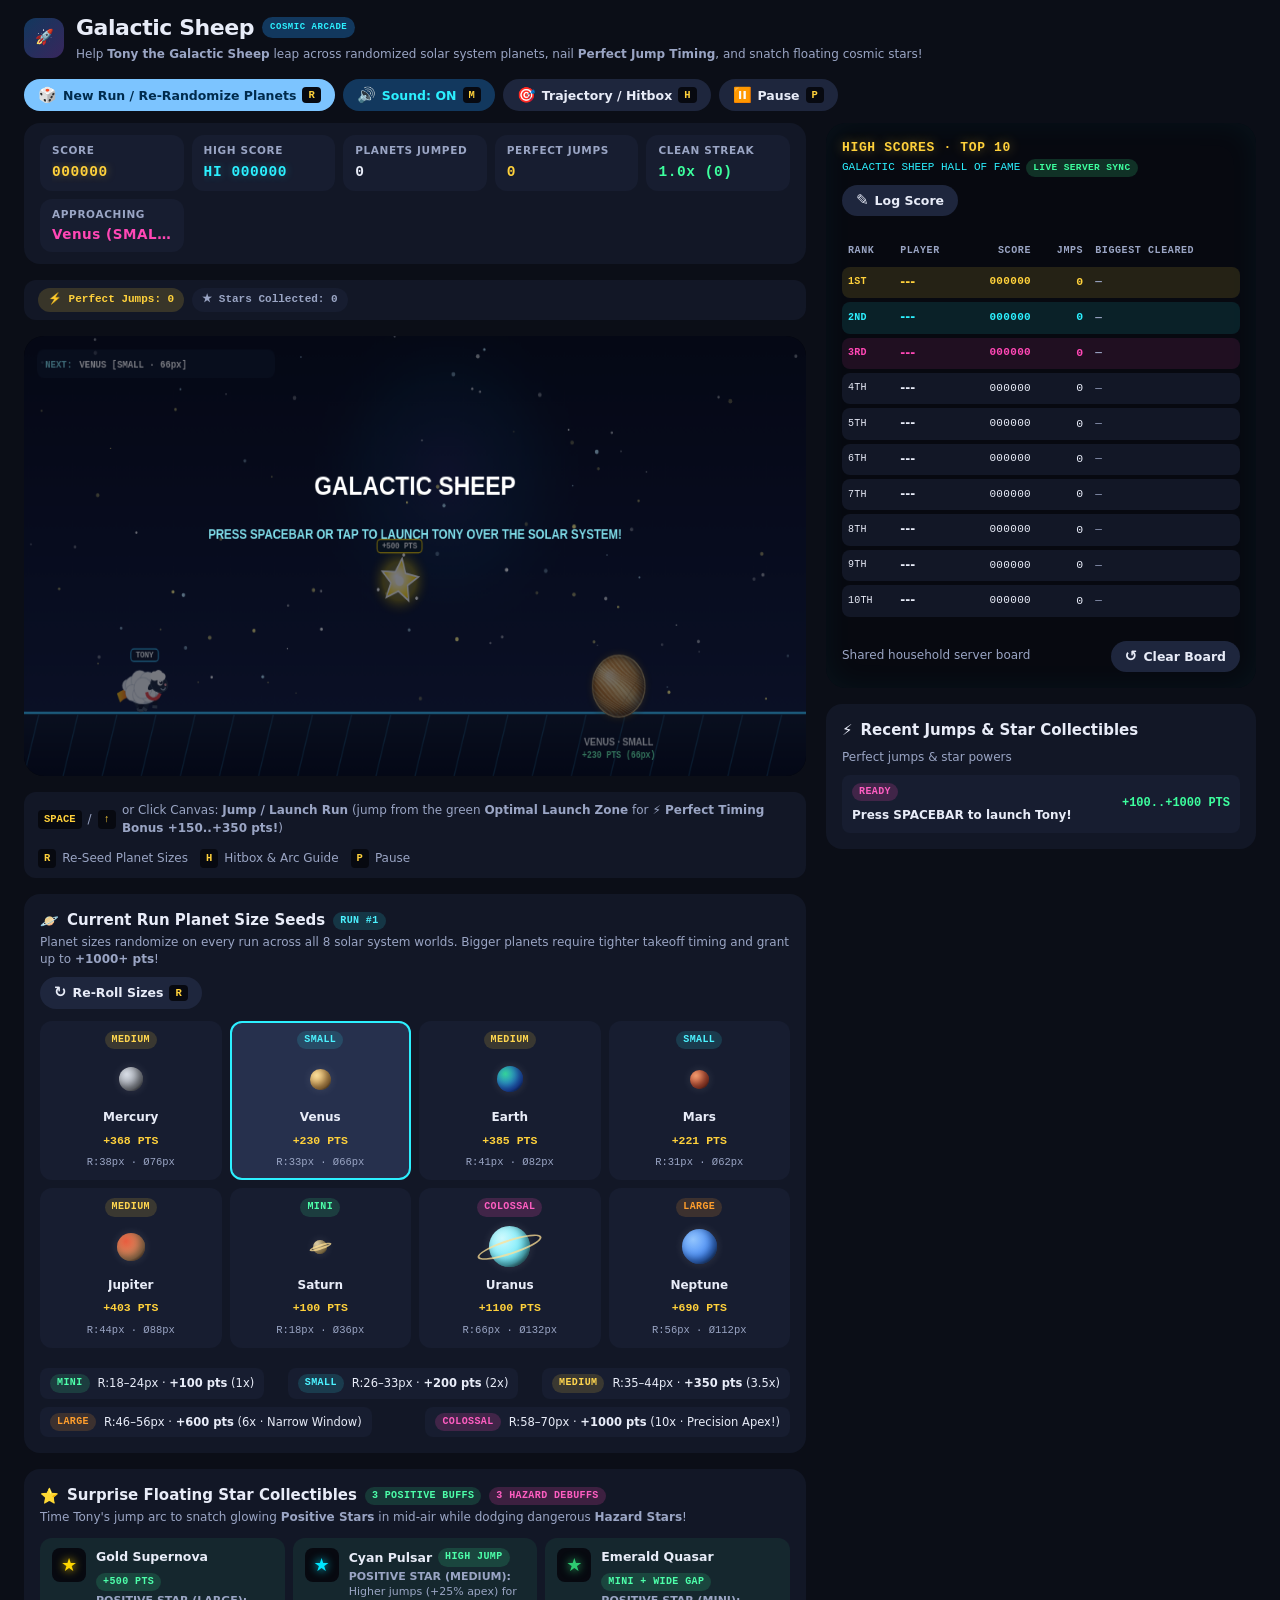
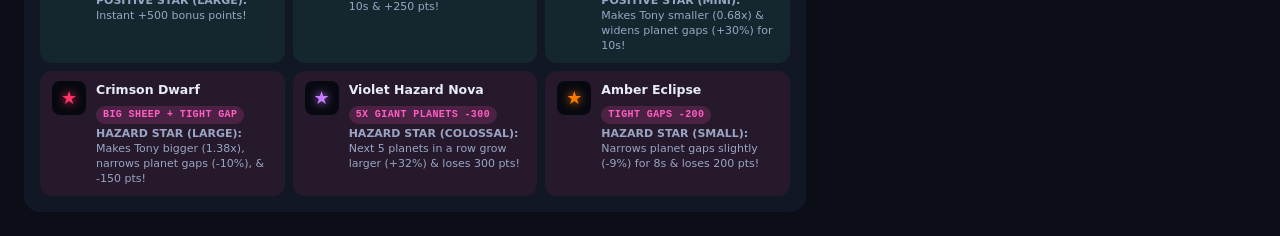
==== commit 69277a34: "Upgrade to Galactic Sheep: centralised server leaderboard, perfect jump bonus, and 6 floating positi" ====
--- a/bundle.html
+++ b/bundle.html
@@ -6,12 +6,12 @@
   <meta http-equiv="Cache-Control" content="no-store, no-cache, must-revalidate, max-age=0" />
   <meta http-equiv="Pragma" content="no-cache" />
   <meta http-equiv="Expires" content="0" />
-  <title>Tony's Jumping Game</title>
+  <title>Galactic Sheep</title>
   <style>
 /* ==========================================================================
-   Tony's Jumping Game — GM3 Expressive Cosmic Arcade Stylesheet (styles.css)
+   Galactic Sheep — GM3 Expressive Cosmic Arcade Stylesheet (styles.css)
    Follows Bill Skill v2.2 GM3 Token Discipline (--md-sys-color-*)
-   + Authentic Retro Arcade High-Score Cabinet Aesthetics
+   + Centralised Multi-Player Arcade Leaderboard & Star Collectibles HUD
    ========================================================================== */
 
 :root {
@@ -53,6 +53,7 @@
   --arcade-magenta: #ff47b5;
   --arcade-emerald: #3dff9e;
   --arcade-violet: #b07cff;
+  --arcade-crimson: #ff3366;
 
   --tier-mini-bg: rgba(61, 255, 158, 0.14);
   --tier-mini-fg: #4dffaa;
@@ -332,6 +333,7 @@
 .surface-card,
 .hud-panel,
 .planet-strip-card,
+.star-strip-card,
 .arcade-cabinet-card {
   background-color: var(--md-sys-color-surface);
   border-radius: var(--radius-lg);
@@ -340,7 +342,7 @@
 }
 
 /* ==========================================================================
-   Live Arcade HUD Ribbon (Score, HI Score, Streak, Planets Cleared, Speed)
+   Live Arcade HUD Ribbon (Score, HI Score, Streak, Planets, Perfect, Speed)
    ========================================================================== */
 
 .hud-ribbon,
@@ -349,8 +351,8 @@
   border-radius: var(--radius-lg);
   padding: var(--space-3) var(--space-4);
   display: grid;
-  grid-template-columns: repeat(6, minmax(0, 1fr));
-  gap: var(--space-3);
+  grid-template-columns: repeat(auto-fit, minmax(120px, 1fr));
+  gap: var(--space-2);
   align-items: center;
 }
 
@@ -384,7 +386,7 @@
 
 .hud-metric-value {
   font-family: var(--font-arcade);
-  font-size: 15px;
+  font-size: 14.5px;
   font-weight: 700;
   color: var(--md-sys-color-on-surface);
   letter-spacing: 0.04em;
@@ -410,6 +412,11 @@
   color: var(--arcade-emerald);
 }
 
+.hud-metric-value.perfect-jumps,
+#hud-perfect-jumps {
+  color: var(--arcade-gold);
+}
+
 .hud-metric-value.speed-mach,
 #hud-speed {
   color: var(--arcade-amber);
@@ -421,6 +428,54 @@
   font-size: 13.5px;
   font-weight: 700;
   color: var(--arcade-magenta);
+}
+
+/* ==========================================================================
+   Active Star Effects & Perfect Jump Status Strip (#active-effects-strip)
+   ========================================================================== */
+
+.active-effects-strip,
+#active-effects-strip {
+  display: flex;
+  align-items: center;
+  flex-wrap: wrap;
+  gap: var(--space-2);
+  padding: 8px 14px;
+  background-color: var(--md-sys-color-surface);
+  border-radius: var(--radius-md);
+  min-height: 40px;
+}
+
+.active-effect-pill {
+  font-family: var(--font-mono);
+  font-size: 11px;
+  font-weight: 700;
+  padding: 4px 10px;
+  border-radius: var(--radius-pill);
+  display: inline-flex;
+  align-items: center;
+  gap: 6px;
+  white-space: nowrap;
+}
+
+.active-effect-pill.is-positive {
+  background-color: rgba(61, 255, 158, 0.15);
+  color: var(--arcade-emerald);
+}
+
+.active-effect-pill.is-negative {
+  background-color: rgba(255, 51, 102, 0.18);
+  color: #ff6b8b;
+}
+
+.active-effect-pill.is-gold {
+  background-color: rgba(255, 209, 59, 0.16);
+  color: var(--arcade-gold);
+}
+
+.active-effect-pill.is-neutral {
+  background-color: var(--md-sys-color-surface-container);
+  color: var(--md-sys-color-on-surface-variant);
 }
 
 /* ==========================================================================
@@ -484,7 +539,9 @@
    ========================================================================== */
 
 .planet-strip-card,
-#planet-radar-panel {
+#planet-radar-panel,
+.star-strip-card,
+#star-guide-panel {
   display: flex;
   flex-direction: column;
   gap: var(--space-3);
@@ -671,6 +728,88 @@
 }
 
 /* ==========================================================================
+   Surprise Floating Star Collectibles Legend Grid (#star-legend-grid)
+   ========================================================================== */
+
+.star-legend-grid,
+#star-legend-grid {
+  display: grid;
+  grid-template-columns: repeat(3, minmax(0, 1fr));
+  gap: var(--space-2);
+}
+
+@media (max-width: 960px) {
+  .star-legend-grid,
+  #star-legend-grid {
+    grid-template-columns: repeat(2, minmax(0, 1fr));
+  }
+}
+
+@media (max-width: 600px) {
+  .star-legend-grid,
+  #star-legend-grid {
+    grid-template-columns: minmax(0, 1fr);
+  }
+}
+
+.star-legend-card {
+  background-color: var(--md-sys-color-surface-container);
+  border-radius: var(--radius-md);
+  padding: 10px 12px;
+  display: flex;
+  align-items: flex-start;
+  gap: 10px;
+  min-width: 0;
+}
+
+.star-legend-card.star-card-positive {
+  background-color: rgba(61, 255, 158, 0.07);
+}
+
+.star-legend-card.star-card-negative {
+  background-color: rgba(255, 51, 102, 0.08);
+}
+
+.star-icon-swatch {
+  width: 34px;
+  height: 34px;
+  border-radius: var(--radius-sm);
+  background-color: var(--md-sys-color-surface-container-lowest);
+  display: inline-flex;
+  align-items: center;
+  justify-content: center;
+  font-size: 18px;
+  flex-shrink: 0;
+}
+
+.star-card-body {
+  display: flex;
+  flex-direction: column;
+  gap: 3px;
+  min-width: 0;
+}
+
+.star-card-title-row {
+  display: flex;
+  align-items: center;
+  flex-wrap: wrap;
+  gap: 6px;
+}
+
+.star-card-name {
+  font-family: var(--font-display);
+  font-size: 12.5px;
+  font-weight: 700;
+  color: var(--md-sys-color-on-surface);
+}
+
+.star-card-desc {
+  font-size: 11px;
+  color: var(--md-sys-color-on-surface-variant);
+  line-height: 1.35;
+}
+
+/* ==========================================================================
    Retro Arcade High Score Cabinet Table (#high-score-cabinet)
    ========================================================================== */
 
@@ -690,6 +829,7 @@
   display: flex;
   align-items: center;
   justify-content: space-between;
+  flex-wrap: wrap;
   gap: var(--space-2);
   padding-bottom: var(--space-2);
   position: relative;
@@ -711,6 +851,22 @@
   font-size: 11px;
   color: var(--arcade-cyan);
   margin-top: 2px;
+  display: flex;
+  align-items: center;
+  flex-wrap: wrap;
+  gap: 6px;
+}
+
+.server-sync-badge {
+  font-family: var(--font-mono);
+  font-size: 9.5px;
+  font-weight: 700;
+  padding: 2px 7px;
+  border-radius: var(--radius-pill);
+  background-color: rgba(61, 255, 158, 0.16);
+  color: var(--arcade-emerald);
+  letter-spacing: 0.04em;
+  text-transform: uppercase;
 }
 
 .arcade-table-wrapper {
@@ -828,7 +984,7 @@
 .arcade-cabinet-footer {
   display: flex;
   align-items: center;
-  justify-content: flex-end;
+  justify-content: space-between;
   flex-wrap: wrap;
   gap: var(--space-2);
   padding-top: var(--space-2);
@@ -1003,6 +1159,7 @@
 .telemetry-planet-tag {
   display: inline-flex;
   align-items: center;
+  flex-wrap: wrap;
   gap: 6px;
   font-weight: 600;
 }
@@ -1011,9 +1168,14 @@
   font-family: var(--font-mono);
   font-weight: 700;
   color: var(--arcade-emerald);
-}
-
-  </style>
+  white-space: nowrap;
+}
+
+.telemetry-points-tag.is-negative {
+  color: #ff6b8b;
+}
+
+</style>
 </head>
 <body>
   <!-- Top App Bar -->
@@ -1024,11 +1186,11 @@
       </div>
       <div class="brand-title-group">
         <h1 class="app-title game-title">
-          <span>Tony's Jumping Game</span>
+          <span>Galactic Sheep</span>
           <span class="arcade-edition-pill">COSMIC ARCADE</span>
         </h1>
         <p class="app-subtitle">
-          Help <strong>Tony the Sheep</strong> leap across randomized solar system planets — bigger planets demand tighter launch timing &amp; award massive bonus points!
+          Help <strong>Tony the Galactic Sheep</strong> leap across randomized solar system planets, nail <strong>Perfect Jump Timing</strong>, and snatch floating cosmic stars!
         </p>
       </div>
     </div>
@@ -1076,12 +1238,12 @@
           <span id="hud-planets-cleared" class="hud-metric-value">0</span>
         </div>
         <div class="hud-metric">
+          <span class="hud-metric-label">Perfect Jumps</span>
+          <span id="hud-perfect-jumps" class="hud-metric-value perfect-jumps">0</span>
+        </div>
+        <div class="hud-metric">
           <span class="hud-metric-label">Clean Streak</span>
           <span id="hud-streak" class="hud-metric-value streak-hot">1.0x (0)</span>
-        </div>
-        <div class="hud-metric">
-          <span class="hud-metric-label">Orbital Speed</span>
-          <span id="hud-speed" class="hud-metric-value speed-mach">MACH 1.0x</span>
         </div>
         <div class="hud-metric">
           <span class="hud-metric-label">Approaching</span>
@@ -1089,9 +1251,16 @@
         </div>
       </section>
 
+      <!-- Active Star Effects & Perfect Jumps Status Strip -->
+      <div id="active-effects-strip" class="active-effects-strip" aria-label="Active star effects and perfect jump telemetry">
+        <span class="active-effect-pill is-gold">⚡ Perfect Jumps: 0</span>
+        <span class="active-effect-pill is-neutral">★ Stars Collected: <span id="hud-stars-collected">0</span></span>
+        <span class="active-effect-pill is-neutral" id="hud-speed">MACH 1.0x</span>
+      </div>
+
       <!-- Primary 60fps HTML5 Canvas Stage -->
       <div id="game-canvas-container" class="canvas-stage-wrapper">
-        <canvas id="game-canvas" width="960" height="460" aria-label="Tony's Jumping Game Canvas — Press Spacebar to Jump"></canvas>
+        <canvas id="game-canvas" width="960" height="460" aria-label="Galactic Sheep Canvas — Press Spacebar to Jump"></canvas>
       </div>
 
       <!-- Stage Controls & Precision Timing Legend Strip -->
@@ -1101,7 +1270,7 @@
             <span class="kbd-hint">SPACE</span>
             <span>/</span>
             <span class="kbd-hint">↑</span>
-            <span>or Click Canvas: <strong>Jump / Launch Run</strong> (hold slightly or hit the green <strong>Optimal Launch Zone</strong> for maximum apex!)</span>
+            <span>or Click Canvas: <strong>Jump / Launch Run</strong> (jump from the green <strong>Optimal Launch Zone</strong> for <strong>⚡ Perfect Timing Bonus +150..+350 pts!</strong>)</span>
           </span>
         </div>
         <div class="control-pill-group">
@@ -1168,24 +1337,107 @@
           </div>
         </div>
       </section>
+
+      <!-- Surprise Floating Star Collectibles Guide (3 Positive & 3 Negative Hazard Stars) -->
+      <section id="star-guide-panel" class="star-strip-card surface-card" aria-labelledby="star-guide-heading">
+        <div class="section-header-row">
+          <div>
+            <h2 id="star-guide-heading" class="section-title">
+              <span class="material-symbols-outlined">⭐</span>
+              <span>Surprise Floating Star Collectibles</span>
+              <span class="tier-badge tier-MINI">3 POSITIVE BUFFS</span>
+              <span class="tier-badge tier-COLOSSAL">3 HAZARD DEBUFFS</span>
+            </h2>
+            <p class="section-subtitle" style="margin: 2px 0 0;">
+              Time Tony's jump arc to snatch glowing <strong>Positive Stars</strong> in mid-air while dodging dangerous <strong>Hazard Stars</strong>!
+            </p>
+          </div>
+        </div>
+
+        <div id="star-legend-grid" class="star-legend-grid" role="list" aria-label="Floating collectible stars guide">
+          <div class="star-legend-card star-card-positive" data-star-id="GOLD_SUPERNOVA">
+            <div class="star-icon-swatch" style="color:#FFD700;text-shadow:0 0 10px #FFD700;">★</div>
+            <div class="star-card-body">
+              <div class="star-card-title-row">
+                <span class="star-card-name">Gold Supernova</span>
+                <span class="tier-badge tier-MINI">+500 PTS</span>
+              </div>
+              <div class="star-card-desc"><strong>POSITIVE STAR (LARGE):</strong> Instant +500 bonus points!</div>
+            </div>
+          </div>
+          <div class="star-legend-card star-card-positive" data-star-id="CYAN_PULSAR">
+            <div class="star-icon-swatch" style="color:#00E5FF;text-shadow:0 0 10px #00E5FF;">★</div>
+            <div class="star-card-body">
+              <div class="star-card-title-row">
+                <span class="star-card-name">Cyan Pulsar</span>
+                <span class="tier-badge tier-MINI">HIGH JUMP</span>
+              </div>
+              <div class="star-card-desc"><strong>POSITIVE STAR (MEDIUM):</strong> Higher jumps (+25% apex) for 10s &amp; +250 pts!</div>
+            </div>
+          </div>
+          <div class="star-legend-card star-card-positive" data-star-id="EMERALD_QUASAR">
+            <div class="star-icon-swatch" style="color:#2ECC71;text-shadow:0 0 10px #2ECC71;">★</div>
+            <div class="star-card-body">
+              <div class="star-card-title-row">
+                <span class="star-card-name">Emerald Quasar</span>
+                <span class="tier-badge tier-MINI">MINI + WIDE GAP</span>
+              </div>
+              <div class="star-card-desc"><strong>POSITIVE STAR (MINI):</strong> Makes Tony smaller (0.68x) &amp; widens planet gaps (+30%) for 10s!</div>
+            </div>
+          </div>
+          <div class="star-legend-card star-card-negative" data-star-id="CRIMSON_DWARF">
+            <div class="star-icon-swatch" style="color:#FF3366;text-shadow:0 0 10px #FF3366;">★</div>
+            <div class="star-card-body">
+              <div class="star-card-title-row">
+                <span class="star-card-name">Crimson Dwarf</span>
+                <span class="tier-badge tier-COLOSSAL">BIG SHEEP + TIGHT GAP</span>
+              </div>
+              <div class="star-card-desc"><strong>HAZARD STAR (LARGE):</strong> Makes Tony bigger (1.38x), narrows planet gaps (-10%), &amp; -150 pts!</div>
+            </div>
+          </div>
+          <div class="star-legend-card star-card-negative" data-star-id="VIOLET_NOVA">
+            <div class="star-icon-swatch" style="color:#C77DFF;text-shadow:0 0 10px #C77DFF;">★</div>
+            <div class="star-card-body">
+              <div class="star-card-title-row">
+                <span class="star-card-name">Violet Hazard Nova</span>
+                <span class="tier-badge tier-COLOSSAL">5x GIANT PLANETS -300</span>
+              </div>
+              <div class="star-card-desc"><strong>HAZARD STAR (COLOSSAL):</strong> Next 5 planets in a row grow larger (+32%) &amp; loses 300 pts!</div>
+            </div>
+          </div>
+          <div class="star-legend-card star-card-negative" data-star-id="AMBER_ECLIPSE">
+            <div class="star-icon-swatch" style="color:#FF7B00;text-shadow:0 0 10px #FF7B00;">★</div>
+            <div class="star-card-body">
+              <div class="star-card-title-row">
+                <span class="star-card-name">Amber Eclipse</span>
+                <span class="tier-badge tier-COLOSSAL">TIGHT GAPS -200</span>
+              </div>
+              <div class="star-card-desc"><strong>HAZARD STAR (SMALL):</strong> Narrows planet gaps slightly (-9%) for 8s &amp; loses 200 pts!</div>
+            </div>
+          </div>
+        </div>
+      </section>
     </div>
 
-    <!-- Right Rail: Retro Arcade High Score Cabinet & Live Telemetry -->
-    <aside class="cabinet-column" aria-label="Retro Arcade High Score Leaderboard">
+    <!-- Right Rail: Centralised Household High Score Cabinet & Live Telemetry -->
+    <aside class="cabinet-column" aria-label="Galactic Sheep Shared Leaderboard">
       <section id="high-score-cabinet" class="arcade-cabinet-card" aria-labelledby="arcade-cabinet-heading">
         <div class="arcade-marquee-header">
           <div>
             <h2 id="arcade-cabinet-heading" class="arcade-marquee-title">HIGH SCORES · TOP 10</h2>
-            <div class="arcade-marquee-sub">GALACTIC SHEEP HALL OF FAME</div>
+            <div class="arcade-marquee-sub">
+              <span>GALACTIC SHEEP HALL OF FAME</span>
+              <span id="server-sync-badge" class="server-sync-badge">LIVE SERVER SYNC</span>
+            </div>
           </div>
-          <button type="button" id="btn-open-initials" class="btn-arcade" title="Log Your Name &amp; Score to the Arcade Board">
+          <button type="button" id="btn-open-initials" class="btn-arcade" title="Log Your Name &amp; Score to the Shared Leaderboard">
             <span class="material-symbols-outlined">✎</span>
             <span>Log Score</span>
           </button>
         </div>
 
         <div class="arcade-table-wrapper">
-          <table class="arcade-score-table" id="high-score-table" aria-label="Top 10 Retro Arcade High Scores">
+          <table class="arcade-score-table" id="high-score-table" aria-label="Top 10 Galactic Sheep High Scores">
             <thead>
               <tr>
                 <th scope="col">RANK</th>
@@ -1202,7 +1454,7 @@
         </div>
 
         <div class="arcade-cabinet-footer">
-          <span class="section-subtitle">Saved in browser storage</span>
+          <span class="section-subtitle">Shared household server board</span>
           <button type="button" id="btn-reset-scores" class="btn-arcade" title="Immediately Clear All High Scores">
             <span class="material-symbols-outlined">↺</span>
             <span>Clear Board</span>
@@ -1210,14 +1462,14 @@
         </div>
       </section>
 
-      <!-- Live Planet Clearance Telemetry Feed -->
+      <!-- Live Planet Clearance, Perfect Jumps & Star Collectibles Feed -->
       <section class="surface-card" aria-labelledby="telemetry-heading">
         <div class="section-header-row" style="margin-bottom: 8px;">
           <h2 id="telemetry-heading" class="section-title">
             <span class="material-symbols-outlined">⚡</span>
-            <span>Recent Planet Jumps</span>
+            <span>Recent Jumps &amp; Star Collectibles</span>
           </h2>
-          <span class="section-subtitle">Close-call &amp; tier bonuses</span>
+          <span class="section-subtitle">Perfect jumps &amp; star powers</span>
         </div>
         <ul id="telemetry-feed-list" class="telemetry-feed-list">
           <li class="telemetry-feed-item">
@@ -1237,7 +1489,7 @@
     <div class="arcade-initials-dialog">
       <span id="initials-rank-badge" class="initials-header-badge">NEW HIGH SCORE!</span>
       <h2 id="initials-dialog-title" class="initials-dialog-title">ENTER PLAYER NAME</h2>
-      <p class="section-subtitle" style="margin:0;">Enter your full name or callsign for the Galactic Sheep Hall of Fame</p>
+      <p class="section-subtitle" style="margin:0;">Saved to the centralised Galactic Sheep Hall of Fame</p>
 
       <div class="initials-run-summary">
         <div class="summary-stat-box">
@@ -1282,28 +1534,35 @@
     </div>
   </div>
 
-  <!-- Core Game Modules (Cache-Busted v3) -->
+  <!-- Core Game Modules (Cache-Busted v4) -->
   <script>
 /**
- * Tony's Jumping Game — Visual & Audio Assets Module (assets.js)
- * Exposes window.TONY_ASSETS ( plus aliases window.PLANET_CATALOG & window.TONY_AUDIO )
+ * Galactic Sheep — Visual & Audio Assets Module (assets.js)
+ * Starring Tony the Galactic Sheep!
+ * Exposes window.TONY_ASSETS ( plus aliases window.PLANET_CATALOG, window.STAR_CATALOG & window.TONY_AUDIO )
  *
  * Includes:
  * 1. PLANET_CATALOG: 8 well-known solar system planets (Mercury, Venus, Earth, Mars,
  *    Jupiter, Saturn, Uranus, Neptune) with verified NASA/Wikimedia Commons URLs,
  *    instant SVG/Canvas procedural textures for 100% offline/CSP reliability, and
  *    3D-shaded sphere + ring rendering via renderSprite(ctx, x, y, radius, rotationAngle, opts).
- * 2. drawTony(ctx, state): Expressive arcade sheep renderer with 4-frame gallop cycle,
- *    fluffy wool puffs, fluttering cosmic scarf, squash-and-stretch physics, floating
- *    "TONY" nameplate, and dynamic eye expressions ('determined', 'wide', 'dizzy').
- * 3. Starfield & Cosmic Track renderers: drawStarfield() and drawGroundTrack().
- * 4. TONY_AUDIO: Zero-dependency Web Audio API retro arcade sound effects synthesizer.
+ * 2. STAR_CATALOG & drawCollectibleStar(ctx, star, opts): 6 surprise floating collectible
+ *    stars of different sizes (MINI 14px to COLOSSAL 26px), point counts (4 to 8 points),
+ *    and vivid colors across Positive (Gold Supernova, Cyan Pulsar, Emerald Quasar) and
+ *    Negative (Crimson Dwarf, Violet Hazard Nova, Amber Eclipse) categories.
+ * 3. drawTony(ctx, state): Expressive Galactic Sheep renderer with 4-frame gallop cycle,
+ *    fluffy wool puffs, fluttering cosmic scarf, dynamic sizeScale/tonyScale (0.68x shrunk
+ *    to 1.38x enlarged), activeEffectTint/auraColor cosmic aura ring, squash-and-stretch
+ *    physics, floating "TONY" nameplate, and dynamic eye expressions ('determined', 'wide', 'dizzy').
+ * 4. Starfield & Cosmic Track renderers: drawStarfield() and drawGroundTrack().
+ * 5. TONY_AUDIO: Zero-dependency Web Audio API retro arcade sound effects synthesizer
+ *    including playPerfectJump(), playStarPositive(), and playStarNegative().
  */
 (function (global) {
   'use strict';
 
   // ---------------------------------------------------------------------------
-  // 1. DETERMINISTIC PSEUDO-RANDOM HELPER FOR PROCEDURAL PLANET TEXTURES
+  // 1. DETERMINISTIC PSEUDO-RANDOM HELPER FOR PROCEDURAL TEXTURES
   // ---------------------------------------------------------------------------
   function createSeededRandom(seed) {
     let s = seed >>> 0;
@@ -1457,12 +1716,10 @@
 
     const rng = createSeededRandom(planet.order * 98765 + 1337);
 
-    // Base fill
     ctx.fillStyle = planet.baseColor;
     ctx.fillRect(0, 0, size, size);
 
     if (planet.id === 'mercury') {
-      // Rocky grey surface with albedo patches and impact craters
       const grad = ctx.createLinearGradient(0, 0, size, size);
       grad.addColorStop(0, '#b8bec8');
       grad.addColorStop(0.5, '#8e949f');
@@ -1470,7 +1727,6 @@
       ctx.fillStyle = grad;
       ctx.fillRect(0, 0, size, size);
 
-      // Ejecta rays & craters
       for (let i = 0; i < 65; i++) {
         const cx = rng() * size;
         const cy = rng() * size;
@@ -1483,14 +1739,12 @@
         ctx.strokeStyle = 'rgba(225, 230, 240, 0.45)';
         ctx.stroke();
 
-        // Inner shadow pit
         ctx.beginPath();
         ctx.arc(cx - r * 0.15, cy - r * 0.15, r * 0.65, 0, Math.PI * 2);
         ctx.fillStyle = 'rgba(40, 44, 52, 0.35)';
         ctx.fill();
       }
     } else if (planet.id === 'venus') {
-      // Swirling golden sulfuric cloud chevrons
       const bg = ctx.createLinearGradient(0, 0, 0, size);
       bg.addColorStop(0, '#f3c677');
       bg.addColorStop(0.3, '#d9933d');
@@ -1513,7 +1767,6 @@
         ctx.stroke();
       }
     } else if (planet.id === 'earth') {
-      // Deep ocean gradient
       const ocean = ctx.createLinearGradient(0, 0, 0, size);
       ocean.addColorStop(0, '#1d4ed8');
       ocean.addColorStop(0.5, '#1e40af');
@@ -1521,13 +1774,12 @@
       ctx.fillStyle = ocean;
       ctx.fillRect(0, 0, size, size);
 
-      // Continents
       const continents = [
         { x: 65, y: 78, rx: 38, ry: 28, rot: -0.3, color: '#22c55e' },
         { x: 92, y: 145, rx: 24, ry: 42, rot: 0.2, color: '#16a34a' },
         { x: 165, y: 72, rx: 48, ry: 26, rot: 0.15, color: '#4ade80' },
-        { x: 158, y: 132, rx: 28, ry: 35, rot: -0.1, color: '#d97706' }, // Sahara/Africa tint
-        { x: 215, y: 175, rx: 22, ry: 16, rot: 0.4, color: '#ca8a04' }, // Australia
+        { x: 158, y: 132, rx: 28, ry: 35, rot: -0.1, color: '#d97706' },
+        { x: 215, y: 175, rx: 22, ry: 16, rot: 0.4, color: '#ca8a04' },
       ];
       continents.forEach((c) => {
         ctx.save();
@@ -1540,12 +1792,10 @@
         ctx.restore();
       });
 
-      // Polar ice caps
       ctx.fillStyle = 'rgba(248, 250, 252, 0.9)';
       ctx.fillRect(0, 0, size, 18);
       ctx.fillRect(0, size - 20, size, 20);
 
-      // Swirling white cloud bands
       ctx.strokeStyle = 'rgba(255, 255, 255, 0.65)';
       for (let i = 0; i < 14; i++) {
         ctx.beginPath();
@@ -1556,7 +1806,6 @@
         ctx.stroke();
       }
     } else if (planet.id === 'mars') {
-      // Rust-red desert surface with dark basaltic plains & Valles Marineris
       const marsGrad = ctx.createLinearGradient(0, 0, 0, size);
       marsGrad.addColorStop(0, '#f08c65');
       marsGrad.addColorStop(0.45, '#d95338');
@@ -1565,7 +1814,6 @@
       ctx.fillStyle = marsGrad;
       ctx.fillRect(0, 0, size, size);
 
-      // Dark albedo regions (Syrtis Major)
       for (let i = 0; i < 18; i++) {
         ctx.beginPath();
         ctx.ellipse(
@@ -1581,7 +1829,6 @@
         ctx.fill();
       }
 
-      // Valles Marineris canyon scar
       ctx.beginPath();
       ctx.moveTo(60, 128);
       ctx.bezierCurveTo(105, 122, 150, 136, 198, 126);
@@ -1589,7 +1836,6 @@
       ctx.lineWidth = 5;
       ctx.stroke();
 
-      // North & South Polar Ice Caps
       ctx.fillStyle = 'rgba(255, 250, 245, 0.92)';
       ctx.beginPath();
       ctx.ellipse(size / 2, 10, 75, 14, 0, 0, Math.PI * 2);
@@ -1598,7 +1844,6 @@
       ctx.ellipse(size / 2, size - 8, 65, 12, 0, 0, Math.PI * 2);
       ctx.fill();
     } else if (planet.id === 'jupiter') {
-      // Alternating zonal cloud belts and Great Red Spot
       const bands = [
         { h: 0.10, c: '#9d7c5d' },
         { h: 0.08, c: '#e8d5b7' },
@@ -1619,7 +1864,6 @@
         yCursor += bh;
       });
 
-      // Festoons / turbulence waves along belt boundaries
       for (let y = 24; y < size - 24; y += 22) {
         ctx.beginPath();
         for (let x = 0; x <= size; x += 12) {
@@ -1632,7 +1876,6 @@
         ctx.stroke();
       }
 
-      // Great Red Spot
       ctx.save();
       ctx.translate(size * 0.62, size * 0.64);
       ctx.rotate(-0.08);
@@ -1650,7 +1893,6 @@
       ctx.fill();
       ctx.restore();
     } else if (planet.id === 'saturn') {
-      // Smooth golden-butterscotch atmospheric bands
       const satBands = [
         ['#9e8c6c', 0.0],
         ['#cfb582', 0.16],
@@ -1670,7 +1912,6 @@
         ctx.fillRect(0, y, size, 4);
       }
     } else if (planet.id === 'uranus') {
-      // Pale cyan-aquamarine methane atmosphere with subtle polar hood
       const ug = ctx.createLinearGradient(0, 0, size, size);
       ug.addColorStop(0, '#cffafe');
       ug.addColorStop(0.45, '#67e8f9');
@@ -1688,7 +1929,6 @@
         ctx.stroke();
       }
     } else if (planet.id === 'neptune') {
-      // Deep cobalt-azure ice giant with high-altitude white methane cirrus streaks & Great Dark Spot
       const ng = ctx.createLinearGradient(0, 0, 0, size);
       ng.addColorStop(0, '#1d4ed8');
       ng.addColorStop(0.35, '#2563eb');
@@ -1697,13 +1937,11 @@
       ctx.fillStyle = ng;
       ctx.fillRect(0, 0, size, size);
 
-      // Great Dark Spot
       ctx.beginPath();
       ctx.ellipse(size * 0.42, size * 0.56, 26, 15, 0, 0, Math.PI * 2);
       ctx.fillStyle = 'rgba(15, 23, 62, 0.72)';
       ctx.fill();
 
-      // White scooter cloud streaks
       ctx.strokeStyle = 'rgba(224, 242, 254, 0.78)';
       ctx.lineWidth = 3;
       const streaks = [
@@ -1741,10 +1979,9 @@
     const endAngle = isFrontHalf ? Math.PI : Math.PI * 2;
 
     if (planet.id === 'saturn') {
-      // Multi-band Saturn ring system (C ring, B ring, Cassini Division, A ring)
       const ringBands = [
         { rScale: 1.0, width: Math.max(2, radius * 0.16), color: 'rgba(234, 210, 158, 0.78)' },
-        { rScale: 0.86, width: Math.max(1.5, radius * 0.05), color: 'rgba(28, 22, 12, 0.65)' }, // Cassini division
+        { rScale: 0.86, width: Math.max(1.5, radius * 0.05), color: 'rgba(28, 22, 12, 0.65)' },
         { rScale: 0.76, width: Math.max(2.5, radius * 0.22), color: 'rgba(250, 232, 184, 0.90)' },
         { rScale: 0.62, width: Math.max(1.5, radius * 0.10), color: 'rgba(198, 170, 118, 0.45)' },
       ];
@@ -1764,7 +2001,6 @@
         ctx.stroke();
       });
     } else {
-      // Uranus icy epsilon/delta rings
       ctx.beginPath();
       ctx.ellipse(0, 0, rxOuter, ryOuter, 0, startAngle, endAngle);
       ctx.strokeStyle = 'rgba(165, 243, 252, 0.75)';
@@ -1790,21 +2026,16 @@
     planet.imageLoaded = false;
     planet.remoteImage = null;
 
-    // Create a guaranteed-ready fallback Image from the procedural canvas data URL
-    // so any consumer checking `planet.img` or `planet.image` gets a valid HTMLImageElement
     if (typeof Image !== 'undefined') {
       const fallbackImg = new Image();
       if (planet.proceduralCanvas) {
         try {
           fallbackImg.src = planet.proceduralCanvas.toDataURL('image/png');
-        } catch (e) {
-          // ignore security error if any
-        }
+        } catch (e) {}
       }
       planet.img = fallbackImg;
       planet.image = fallbackImg;
 
-      // Also asynchronously preload the verified Wikimedia/NASA photograph
       const netImg = new Image();
       netImg.crossOrigin = 'anonymous';
       netImg.onload = function () {
@@ -1817,11 +2048,6 @@
       netImg.src = planet.imageUrl;
     }
 
-    /**
-     * Renders the planet centered at (x, y) with given pixel `radius` and `rotationAngle`.
-     * Combines the procedural texture + NASA photograph (if loaded) + 3D spherical lighting,
-     * atmospheric corona glow, and back/front planetary rings.
-     */
     planet.renderSprite = function (ctx, x, y, radius, rotationAngle, options) {
       if (!ctx || radius <= 0) return;
       const rot = Number.isFinite(rotationAngle) ? rotationAngle : 0;
@@ -1830,12 +2056,10 @@
       ctx.save();
       ctx.translate(x, y);
 
-      // 1. Back half of planetary rings (behind sphere)
       if (planet.hasRings) {
         drawPlanetaryRings(ctx, planet, radius, rot, false);
       }
 
-      // 2. Outer atmospheric glow / corona
       if (opts.glow !== false) {
         const glowRadius = radius * 1.28;
         const glowGrad = ctx.createRadialGradient(0, 0, radius * 0.82, 0, 0, glowRadius);
@@ -1847,18 +2071,15 @@
         ctx.fill();
       }
 
-      // 3. Clipped spherical body
       ctx.save();
       ctx.beginPath();
       ctx.arc(0, 0, radius, 0, Math.PI * 2);
       ctx.clip();
 
-      // Rotate or scroll surface texture
       ctx.save();
       ctx.rotate(rot * 0.25);
 
       if (planet.proceduralCanvas) {
-        // Horizontal phase offset to simulate 3D axial spin
         const shift = ((rot * 28) % 256 + 256) % 256;
         const d = radius * 2.08;
         ctx.drawImage(
@@ -1890,7 +2111,6 @@
         ctx.fillRect(-radius, -radius, radius * 2, radius * 2);
       }
 
-      // Blend verified NASA photo softly on top if loaded
       if (planet.imageLoaded && planet.remoteImage && planet.remoteImage.complete) {
         try {
           ctx.globalAlpha = 0.52;
@@ -1908,7 +2128,6 @@
       }
       ctx.restore();
 
-      // 4. 3D Spherical Specular Highlight + Terminator Shadow
       const shadeGrad = ctx.createRadialGradient(
         -radius * 0.35,
         -radius * 0.35,
@@ -1924,7 +2143,6 @@
       ctx.fillStyle = shadeGrad;
       ctx.fillRect(-radius, -radius, radius * 2, radius * 2);
 
-      // Crisp inner rim highlight
       ctx.beginPath();
       ctx.arc(0, 0, radius - 0.75, 0, Math.PI * 2);
       ctx.strokeStyle = planet.accentColor || 'rgba(255,255,255,0.4)';
@@ -1933,9 +2151,8 @@
       ctx.stroke();
       ctx.globalAlpha = 1;
 
-      ctx.restore(); // end sphere clip
-
-      // 5. Front half of planetary rings (crossing in front of the sphere)
+      ctx.restore();
+
       if (planet.hasRings) {
         drawPlanetaryRings(ctx, planet, radius, rot, true);
       }
@@ -1943,13 +2160,8 @@
       ctx.restore();
     };
 
-    // Alias draw() -> renderSprite()
     planet.draw = planet.renderSprite;
 
-    /**
-     * Generates a self-contained PNG data URL thumbnail (including rings & 3D shading)
-     * for use in HTML HUD badges or planet manifest strips.
-     */
     planet.getThumbnailDataUrl = function (thumbSize) {
       if (typeof document === 'undefined') return planet.imageUrl;
       const sz = thumbSize || 64;
@@ -1978,34 +2190,356 @@
   }
 
   // ---------------------------------------------------------------------------
-  // 6. TONY THE SHEEP RENDERER — drawTony(ctx, state)
+  // 6. SURPRISE FLOATING COLLECTIBLE STARS (STAR_CATALOG & RENDERER)
+  // ---------------------------------------------------------------------------
+  const RAW_STARS = [
+    // 3 Positive Stars
+    {
+      id: 'GOLD_SUPERNOVA',
+      name: 'Gold Supernova',
+      category: 'positive',
+      isPositive: true,
+      color: '#FFD700',
+      glowColor: '#FFF3B0',
+      radius: 22,
+      sizeLabel: 'LARGE',
+      points: 5,
+      scoreDelta: 500,
+      effectType: 'BONUS_POINTS',
+      shortTag: '+500 PTS',
+      description: 'Instant +500 bonus points!',
+    },
+    {
+      id: 'CYAN_PULSAR',
+      name: 'Cyan Pulsar',
+      category: 'positive',
+      isPositive: true,
+      color: '#00E5FF',
+      glowColor: '#B2F2FF',
+      radius: 18,
+      sizeLabel: 'MEDIUM',
+      points: 6,
+      scoreDelta: 250,
+      effectType: 'HIGHER_JUMP',
+      jumpMultiplier: 1.25,
+      durationSec: 10,
+      shortTag: 'HIGH JUMP',
+      description: 'Higher jumps (+25% apex) for 10s & +250 pts!',
+    },
+    {
+      id: 'EMERALD_QUASAR',
+      name: 'Emerald Quasar',
+      category: 'positive',
+      isPositive: true,
+      color: '#2ECC71',
+      glowColor: '#A9DFBF',
+      radius: 14,
+      sizeLabel: 'MINI',
+      points: 4,
+      scoreDelta: 300,
+      effectType: 'SHRINK_AND_WIDE_GAPS',
+      tonyScale: 0.68,
+      gapMultiplier: 1.30,
+      durationSec: 10,
+      shortTag: 'MINI + WIDE GAP',
+      description: 'Makes Tony smaller (0.68x) & widens planet gaps (+30%) for 10s!',
+    },
+    // 3 Negative Hazard Stars
+    {
+      id: 'CRIMSON_DWARF',
+      name: 'Crimson Dwarf',
+      category: 'negative',
+      isPositive: false,
+      color: '#FF3366',
+      glowColor: '#FF8FA3',
+      radius: 21,
+      sizeLabel: 'LARGE',
+      points: 8,
+      scoreDelta: -150,
+      effectType: 'GROW_AND_TIGHT_GAPS',
+      tonyScale: 1.38,
+      gapMultiplier: 0.90,
+      durationSec: 8,
+      shortTag: 'BIG SHEEP + TIGHT GAP',
+      description: 'Makes Tony bigger (1.38x), narrows planet gaps (-10%), & -150 pts!',
+    },
+    {
+      id: 'VIOLET_NOVA',
+      name: 'Violet Hazard Nova',
+      category: 'negative',
+      isPositive: false,
+      color: '#C77DFF',
+      glowColor: '#F72585',
+      radius: 26,
+      sizeLabel: 'COLOSSAL',
+      points: 7,
+      scoreDelta: -300,
+      effectType: 'FIVE_BIGGER_PLANETS',
+      enlargedPlanetsCount: 5,
+      planetRadiusBoost: 1.32,
+      shortTag: '5x GIANT PLANETS -300',
+      description: 'Next 5 planets in a row grow larger (+32%) & loses 300 pts!',
+    },
+    {
+      id: 'AMBER_ECLIPSE',
+      name: 'Amber Eclipse',
+      category: 'negative',
+      isPositive: false,
+      color: '#FF7B00',
+      glowColor: '#FFD166',
+      radius: 16,
+      sizeLabel: 'SMALL',
+      points: 5,
+      scoreDelta: -200,
+      effectType: 'TIGHT_GAPS_PENALTY',
+      gapMultiplier: 0.91,
+      durationSec: 8,
+      shortTag: 'TIGHT GAPS -200',
+      description: 'Narrows planet gaps slightly (-9%) for 8s & loses 200 pts!',
+    },
+  ];
+
+  /**
+   * Renders a floating collectible star at `(star.x, star.y)` with its specific `radius`,
+   * `color`, `glowColor`, multi-point star geometry, pulsing corona, orbiting sparkles,
+   * and a crisp floating tag above/below it (`star.shortTag`).
+   */
+  function drawCollectibleStar(ctx, starInput, options) {
+    if (!ctx || !starInput) return;
+    const opts = options || {};
+    const template =
+      typeof starInput === 'string'
+        ? getStarById(starInput)
+        : getStarById(starInput.id || starInput.typeId || starInput.starId) || starInput;
+
+    const x = Number.isFinite(starInput.x) ? starInput.x : opts.x || 0;
+    const y = Number.isFinite(starInput.y) ? starInput.y : opts.y || 0;
+    const radius = Number.isFinite(starInput.radius)
+      ? starInput.radius
+      : Number.isFinite(opts.radius)
+      ? opts.radius
+      : template.radius || 18;
+    const points = Number.isFinite(starInput.points)
+      ? starInput.points
+      : template.points || 5;
+    const color = starInput.color || template.color || '#FFD700';
+    const glowColor = starInput.glowColor || template.glowColor || '#FFF3B0';
+    const category =
+      starInput.category ||
+      template.category ||
+      (starInput.scoreDelta < 0 ? 'negative' : 'positive');
+    const isNegative = category === 'negative';
+    const shortTag =
+      starInput.shortTag !== undefined ? starInput.shortTag : template.shortTag || '';
+
+    const phase = Number.isFinite(starInput.phase)
+      ? starInput.phase
+      : Number.isFinite(starInput.rotation)
+      ? starInput.rotation
+      : (typeof performance !== 'undefined' ? performance.now() : Date.now()) * 0.004;
+
+    const pulse = 1 + Math.sin(phase * 1.8) * 0.08;
+    const outerR = radius * pulse;
+    const innerR = outerR * (points >= 7 ? 0.44 : points === 4 ? 0.36 : 0.46);
+
+    ctx.save();
+    ctx.translate(x, y);
+
+    // 1. Pulsing Outer Corona Glow
+    if (opts.glow !== false) {
+      const haloR = outerR * 1.65;
+      const haloGrad = ctx.createRadialGradient(0, 0, outerR * 0.2, 0, 0, haloR);
+      haloGrad.addColorStop(0, glowColor);
+      haloGrad.addColorStop(0.45, color);
+      haloGrad.addColorStop(1, 'rgba(0, 0, 0, 0)');
+      ctx.globalAlpha = 0.42;
+      ctx.fillStyle = haloGrad;
+      ctx.beginPath();
+      ctx.arc(0, 0, haloR, 0, Math.PI * 2);
+      ctx.fill();
+      ctx.globalAlpha = 1;
+    }
+
+    // 2. Orbiting Ring / Sparkles (distinguishes positive vs negative hazard)
+    ctx.save();
+    ctx.rotate(phase * (isNegative ? -0.8 : 0.6));
+    if (isNegative) {
+      // Dashed warning orbit ring for negative hazard stars
+      ctx.setLineDash([4, 4]);
+      ctx.strokeStyle = glowColor;
+      ctx.lineWidth = 1.4;
+      ctx.globalAlpha = 0.72;
+      ctx.beginPath();
+      ctx.arc(0, 0, outerR * 1.22, 0, Math.PI * 2);
+      ctx.stroke();
+      ctx.setLineDash([]);
+    } else {
+      // 3 bright orbiting starlight sparkles for positive stars
+      ctx.fillStyle = '#ffffff';
+      for (let i = 0; i < 3; i++) {
+        const ang = (i * Math.PI * 2) / 3;
+        const sx = Math.cos(ang) * (outerR * 1.18);
+        const sy = Math.sin(ang) * (outerR * 1.18);
+        ctx.beginPath();
+        ctx.arc(sx, sy, 1.8, 0, Math.PI * 2);
+        ctx.fill();
+      }
+    }
+    ctx.restore();
+
+    // 3. Multi-Point Star Polygon Geometry
+    ctx.save();
+    ctx.rotate(Math.sin(phase * 0.7) * 0.18);
+    ctx.beginPath();
+    for (let i = 0; i < points * 2; i++) {
+      const r = i % 2 === 0 ? outerR : innerR;
+      const angle = (i * Math.PI) / points - Math.PI / 2;
+      const px = Math.cos(angle) * r;
+      const py = Math.sin(angle) * r;
+      if (i === 0) ctx.moveTo(px, py);
+      else ctx.lineTo(px, py);
+    }
+    ctx.closePath();
+
+    const starGrad = ctx.createRadialGradient(
+      -outerR * 0.18,
+      -outerR * 0.18,
+      outerR * 0.05,
+      0,
+      0,
+      outerR
+    );
+    starGrad.addColorStop(0, '#ffffff');
+    starGrad.addColorStop(0.35, glowColor);
+    starGrad.addColorStop(0.85, color);
+    starGrad.addColorStop(1, isNegative ? '#4a0420' : '#0f172a');
+
+    ctx.fillStyle = starGrad;
+    ctx.fill();
+    ctx.lineWidth = Math.max(1.4, radius * 0.08);
+    ctx.strokeStyle = isNegative ? '#ffe3ec' : '#ffffff';
+    ctx.stroke();
+
+    // Inner core emblem (bright sparkle core for positive, dark hazard core for negative)
+    ctx.beginPath();
+    ctx.arc(0, 0, innerR * 0.48, 0, Math.PI * 2);
+    ctx.fillStyle = isNegative ? 'rgba(24, 6, 36, 0.78)' : 'rgba(255, 255, 255, 0.88)';
+    ctx.fill();
+    ctx.restore();
+
+    // 4. Crisp Floating Tag Pill above/below the Star
+    if (opts.showTag !== false && shortTag) {
+      const tagY = -outerR - 13;
+      ctx.font = '700 9px "JetBrains Mono", "Space Grotesk", monospace';
+      ctx.textAlign = 'center';
+      ctx.textBaseline = 'middle';
+      const textWidth = ctx.measureText(shortTag).width;
+      const padX = 6;
+      const pillW = Math.max(44, textWidth + padX * 2);
+      const pillH = 14;
+
+      ctx.fillStyle = isNegative ? 'rgba(45, 6, 24, 0.88)' : 'rgba(8, 28, 36, 0.88)';
+      ctx.strokeStyle = color;
+      ctx.lineWidth = 1.2;
+      ctx.beginPath();
+      if (ctx.roundRect) {
+        ctx.roundRect(-pillW / 2, tagY - pillH / 2, pillW, pillH, 4);
+      } else {
+        ctx.rect(-pillW / 2, tagY - pillH / 2, pillW, pillH);
+      }
+      ctx.fill();
+      ctx.stroke();
+
+      ctx.fillStyle = isNegative ? '#ffd6e0' : '#ffffff';
+      ctx.fillText(shortTag, 0, tagY + 0.5);
+    }
+
+    ctx.restore();
+  }
+
+  const STAR_CATALOG = RAW_STARS.map((raw) => {
+    const star = Object.assign({}, raw);
+    star.renderSprite = function (ctx, x, y, radiusOverride, rotationOverride, opts) {
+      drawCollectibleStar(
+        ctx,
+        Object.assign({}, star, {
+          x: x,
+          y: y,
+          radius: radiusOverride || star.radius,
+          phase: rotationOverride || 0,
+        }),
+        opts
+      );
+    };
+    star.getThumbnailDataUrl = function (size) {
+      return getStarThumbnailDataUrl(star, size);
+    };
+    return star;
+  });
+
+  const STAR_MAP = {};
+  STAR_CATALOG.forEach((st) => {
+    STAR_MAP[st.id] = st;
+    STAR_MAP[st.id.toLowerCase()] = st;
+    STAR_MAP[st.name.toLowerCase()] = st;
+  });
+
+  function getStarById(idOrName) {
+    if (!idOrName) return STAR_CATALOG[0];
+    if (typeof idOrName === 'object' && idOrName.id) {
+      return STAR_MAP[idOrName.id] || idOrName;
+    }
+    const key = String(idOrName);
+    return STAR_MAP[key] || STAR_MAP[key.toLowerCase()] || STAR_CATALOG[0];
+  }
+
+  function getStarThumbnailDataUrl(starIdOrObj, size) {
+    if (typeof document === 'undefined') return '';
+    const st = getStarById(starIdOrObj);
+    const sz = size || 48;
+    const c = document.createElement('canvas');
+    c.width = sz;
+    c.height = sz;
+    const cctx = c.getContext('2d');
+    if (!cctx) return '';
+    const thumbRadius = Math.max(8, Math.min(sz * 0.34, st.radius * (sz / 64)));
+    drawCollectibleStar(
+      cctx,
+      Object.assign({}, st, {
+        x: sz / 2,
+        y: sz / 2,
+        radius: thumbRadius,
+        phase: 0.3,
+      }),
+      { showTag: false, glow: true }
+    );
+    return c.toDataURL('image/png');
+  }
+
+  // ---------------------------------------------------------------------------
+  // 7. TONY THE GALACTIC SHEEP RENDERER — drawTony(ctx, state)
   // ---------------------------------------------------------------------------
   /**
-   * Draws Tony the Sheep with 4-frame gallop cycle, fluffy wool puffs,
-   * cosmic scarf, squash-and-stretch physics, expressive eyes, and floating "TONY" badge.
-   *
-   * Supported `state` properties (all optional with smart defaults):
-   * - x, y: coordinates (by default center-x, bottom/feet-y if width/height not passed,
-   *         or top-left if `state.width` and `state.height` are provided and `state.anchor !== 'bottom'`).
-   *         To be 100% compatible with any engine coordinate convention:
-   *         - If `state.centerX` & `state.centerY` are passed, uses those.
-   *         - Else if `state.width` & `state.height` are passed and `state.anchor !== 'bottom-center'`,
-   *           treats `(x, y)` as top-left of bounding box `(x + width/2, y + height/2)`.
-   *         - Else treats `(x, y)` as center-bottom `(x, y - 26)`.
-   * - vy: vertical velocity (negative = rising, positive = falling)
-   * - isJumping / onGround / isGrounded: boolean
-   * - animFrame / animTime / tick: number for 4-frame gallop animation
-   * - expression: 'determined' | 'wide' | 'dizzy' (or auto-derived from `isDead`/`isCrashed`/`nearGiantPlanet`)
-   * - isDead / isCrashed / gameOver: boolean (renders dizzy 'X X' eyes + orbiting stars)
-   * - scaleX, scaleY: squash-and-stretch multipliers
-   * - showNameplate: boolean (default true)
+   * Draws Tony the Galactic Sheep with 4-frame gallop cycle, fluffy wool puffs,
+   * cosmic scarf, dynamic sizeScale/tonyScale (e.g. 0.68x shrunk, 1.38x enlarged),
+   * activeEffectTint / auraColor cosmic ring, squash-and-stretch physics,
+   * expressive eyes, and floating "TONY" badge.
    */
   function drawTony(ctx, state) {
     if (!ctx) return;
     const s = state || {};
 
-    const w = s.width || 56;
-    const h = s.height || 52;
+    const sizeScale = Number.isFinite(s.sizeScale)
+      ? s.sizeScale
+      : Number.isFinite(s.tonyScale)
+      ? s.tonyScale
+      : Number.isFinite(s.scale)
+      ? s.scale
+      : 1.0;
+
+    const baseH = 52;
+    const w = s.width || 56 * sizeScale;
+    const h = s.height || baseH * sizeScale;
 
     let cx = s.x !== undefined ? s.x : 120;
     let cy = s.y !== undefined ? s.y : 300;
@@ -2018,9 +2552,8 @@
       cy = s.y;
     } else if (s.anchor === 'bottom-center' || s.width === undefined) {
       cx = s.x;
-      cy = s.y - h * 0.48;
+      cy = s.y - baseH * 0.48 * sizeScale;
     } else {
-      // Top-left bounding box convention (x, y, width, height)
       cx = s.x + w * 0.5;
       cy = s.y + h * 0.5;
     }
@@ -2043,11 +2576,10 @@
         ? s.tick * 0.22
         : s.animFrame !== undefined
         ? s.animFrame * 0.9
-        : performance.now() * 0.014;
-
-    // Squash & stretch calculation
-    let scaleX = Number.isFinite(s.scaleX) ? s.scaleX : 1;
-    let scaleY = Number.isFinite(s.scaleY) ? s.scaleY : 1;
+        : (typeof performance !== 'undefined' ? performance.now() : Date.now()) * 0.014;
+
+    let scaleX = Number.isFinite(s.scaleX) ? s.scaleX : Number.isFinite(s.squashX) ? s.squashX : 1;
+    let scaleY = Number.isFinite(s.scaleY) ? s.scaleY : Number.isFinite(s.squashY) ? s.squashY : 1;
     if (!Number.isFinite(s.scaleX) && !Number.isFinite(s.scaleY) && isJumping) {
       const stretch = Math.max(-0.14, Math.min(0.16, -vy * 0.012));
       scaleX = 1 - stretch * 0.55;
@@ -2060,20 +2592,53 @@
       ? Math.max(-0.28, Math.min(0.24, vy * 0.018))
       : Math.sin(animTick * 2) * 0.03;
 
+    // Resolve active cosmic effect aura color if any star modifier is active
+    const auraColor =
+      s.activeEffectTint ||
+      s.auraColor ||
+      (sizeScale < 0.92 ? '#2ECC71' : sizeScale > 1.08 ? '#FF3366' : null);
+
     ctx.save();
     ctx.translate(cx, cy);
+
+    // Optional Glowing Cosmic Aura Ring when a Star Effect is active
+    if (auraColor) {
+      ctx.save();
+      const auraRadius = 31 * sizeScale;
+      const auraGrad = ctx.createRadialGradient(0, 0, auraRadius * 0.35, 0, 0, auraRadius * 1.25);
+      auraGrad.addColorStop(0, 'rgba(255, 255, 255, 0)');
+      auraGrad.addColorStop(0.65, auraColor);
+      auraGrad.addColorStop(1, 'rgba(0, 0, 0, 0)');
+      ctx.globalAlpha = 0.34 + 0.12 * Math.sin(animTick * 2.5);
+      ctx.fillStyle = auraGrad;
+      ctx.beginPath();
+      ctx.arc(0, 0, auraRadius * 1.25, 0, Math.PI * 2);
+      ctx.fill();
+
+      ctx.globalAlpha = 0.78;
+      ctx.strokeStyle = auraColor;
+      ctx.lineWidth = 1.8;
+      ctx.setLineDash([5, 4]);
+      ctx.beginPath();
+      ctx.ellipse(0, 0, 29 * sizeScale, 22 * sizeScale, 0, 0, Math.PI * 2);
+      ctx.stroke();
+      ctx.setLineDash([]);
+      ctx.restore();
+    }
 
     // Draw floating "TONY" arcade badge above sheep (unrotated so text stays crisp)
     if (s.showNameplate !== false) {
       ctx.save();
-      const badgeY = -h * 0.68 - (isJumping ? 4 : 0);
+      const badgeY = -baseH * 0.68 * sizeScale - (isJumping ? 4 : 0);
       ctx.font = '700 9px "Space Grotesk", "Inter", monospace';
       ctx.textAlign = 'center';
       ctx.textBaseline = 'middle';
-      ctx.fillStyle = 'rgba(15, 23, 42, 0.78)';
-      ctx.strokeStyle = isDead ? '#f87171' : '#38bdf8';
+      ctx.fillStyle = 'rgba(15, 23, 42, 0.82)';
+      ctx.strokeStyle = isDead ? '#f87171' : auraColor || '#38bdf8';
       ctx.lineWidth = 1.2;
-      const bw = 34;
+      const labelText =
+        sizeScale < 0.85 ? 'TONY · MINI' : sizeScale > 1.15 ? 'TONY · GIANT' : 'TONY';
+      const bw = labelText.length > 4 ? 58 : 34;
       const bh = 13;
       ctx.beginPath();
       if (ctx.roundRect) {
@@ -2084,14 +2649,14 @@
       ctx.fill();
       ctx.stroke();
       ctx.fillStyle = '#f8fafc';
-      ctx.fillText('TONY', 0, badgeY + 0.5);
+      ctx.fillText(labelText, 0, badgeY + 0.5);
       ctx.restore();
     }
 
     ctx.rotate(pitch);
-    ctx.scale(scaleX, scaleY);
-
-    // 1. Trailing Cosmic Bandana / Scarf (flutters behind Tony)
+    ctx.scale(scaleX * sizeScale, scaleY * sizeScale);
+
+    // 1. Trailing Cosmic Bandana / Scarf
     ctx.save();
     const wave1 = Math.sin(animTick * 2.4) * 5;
     const wave2 = Math.cos(animTick * 2.4) * 7;
@@ -2141,7 +2706,6 @@
       }
       ctx.fill();
 
-      // Little golden/slate hoof tip
       ctx.fillStyle = '#475569';
       ctx.fillRect(-3, lift + 11, 6, 3.2);
       ctx.restore();
@@ -2156,9 +2720,8 @@
     ctx.fill();
     ctx.restore();
 
-    // 4. Fluffy Wool Body (overlapping cloud puffs with warm cream shading)
+    // 4. Fluffy Wool Body
     ctx.save();
-    // Base wool shadow underbelly
     ctx.beginPath();
     ctx.ellipse(-2, 2, 20, 14, 0, 0, Math.PI * 2);
     ctx.fillStyle = '#cbd5e1';
@@ -2180,8 +2743,8 @@
       ctx.arc(p.x, p.y, p.r, 0, Math.PI * 2);
       ctx.fillStyle = '#f8fafc';
       ctx.fill();
-      ctx.strokeStyle = 'rgba(148, 163, 184, 0.35)';
-      ctx.lineWidth = 1;
+      ctx.strokeStyle = auraColor || 'rgba(148, 163, 184, 0.35)';
+      ctx.lineWidth = auraColor ? 1.2 : 1;
       ctx.stroke();
     });
     ctx.restore();
@@ -2199,7 +2762,6 @@
     ctx.save();
     ctx.translate(16, -6);
 
-    // Back ear
     ctx.save();
     const earFlop = Math.max(-0.35, Math.min(0.4, -vy * 0.03));
     ctx.rotate(-0.35 + earFlop);
@@ -2209,7 +2771,6 @@
     ctx.fill();
     ctx.restore();
 
-    // Dark charcoal head/snout
     ctx.beginPath();
     ctx.ellipse(2, 1, 10.5, 8.2, 0.18, 0, Math.PI * 2);
     ctx.fillStyle = '#1e293b';
@@ -2218,7 +2779,6 @@
     ctx.lineWidth = 1;
     ctx.stroke();
 
-    // Cute pink nostril / smile
     ctx.beginPath();
     ctx.arc(9.5, 1.5, 1.3, 0, Math.PI * 2);
     ctx.fillStyle = '#fda4af';
@@ -2226,28 +2786,24 @@
 
     ctx.beginPath();
     if (isDead) {
-      // Wavy dizzy mouth
       ctx.arc(6.5, 5.5, 2.2, 0, Math.PI * 2);
       ctx.strokeStyle = '#fda4af';
       ctx.lineWidth = 1.2;
       ctx.stroke();
     } else {
-      // Determined smirk
       ctx.arc(6.5, 3.8, 3, 0.15, Math.PI * 0.85);
       ctx.strokeStyle = '#94a3b8';
       ctx.lineWidth = 1.3;
       ctx.stroke();
     }
 
-    // Expressive Eye
     const eyeMode = isDead
       ? 'dizzy'
-      : s.expression === 'wide' || s.nearGiantPlanet || (isJumping && vy < -6)
+      : s.expression === 'wide' || s.eyeState === 'wide' || s.nearGiantPlanet || (isJumping && vy < -6)
       ? 'wide'
       : 'determined';
 
     if (eyeMode === 'dizzy') {
-      // 'X X' dizzy eyes
       ctx.strokeStyle = '#f87171';
       ctx.lineWidth = 2;
       ctx.beginPath();
@@ -2257,7 +2813,6 @@
       ctx.lineTo(0, 1.5);
       ctx.stroke();
     } else if (eyeMode === 'wide') {
-      // Wide-eyed awe when leaping over huge gas giants
       ctx.beginPath();
       ctx.arc(3, -1, 4.2, 0, Math.PI * 2);
       ctx.fillStyle = '#ffffff';
@@ -2268,14 +2823,12 @@
       ctx.fillStyle = '#0f172a';
       ctx.fill();
 
-      // Dual starlight eye sparkles
       ctx.beginPath();
       ctx.arc(3.2, -2, 0.9, 0, Math.PI * 2);
       ctx.arc(4.8, -0.2, 0.5, 0, Math.PI * 2);
       ctx.fillStyle = '#ffffff';
       ctx.fill();
     } else {
-      // Determined arcade runner eye
       ctx.beginPath();
       ctx.arc(3, -1, 3.4, 0, Math.PI * 2);
       ctx.fillStyle = '#ffffff';
@@ -2291,7 +2844,6 @@
       ctx.fillStyle = '#ffffff';
       ctx.fill();
 
-      // Heroic determined eyebrow
       ctx.beginPath();
       ctx.moveTo(-0.5, -4.2);
       ctx.lineTo(6.5, -2.8);
@@ -2300,7 +2852,6 @@
       ctx.stroke();
     }
 
-    // Fluffy top head wool crown
     const headPuffs = [
       { x: -4, y: -7.5, r: 5 },
       { x: 1, y: -8.5, r: 5.5 },
@@ -2313,7 +2864,6 @@
       ctx.fill();
     });
 
-    // Orbiting dizzy stars when crashed
     if (isDead) {
       for (let i = 0; i < 3; i++) {
         const ang = animTick * 3 + (i * Math.PI * 2) / 3;
@@ -2326,12 +2876,12 @@
       }
     }
 
-    ctx.restore(); // end head
-    ctx.restore(); // end main transform
+    ctx.restore();
+    ctx.restore();
   }
 
   // ---------------------------------------------------------------------------
-  // 7. PARALLAX COSMIC STARFIELD & GROUND TRACK HELPERS
+  // 8. PARALLAX COSMIC STARFIELD & GROUND TRACK HELPERS
   // ---------------------------------------------------------------------------
   const STAR_LAYERS = (function () {
     const rng = createSeededRandom(424242);
@@ -2355,10 +2905,11 @@
     const w = width || 800;
     const h = height || 400;
     const scroll = Number.isFinite(scrollOffset) ? scrollOffset : 0;
-    const t = Number.isFinite(timeSec) ? timeSec : performance.now() * 0.001;
+    const t = Number.isFinite(timeSec)
+      ? timeSec
+      : (typeof performance !== 'undefined' ? performance.now() : Date.now()) * 0.001;
 
     ctx.save();
-    // Deep space background gradient
     const bgGrad = ctx.createLinearGradient(0, 0, 0, h);
     bgGrad.addColorStop(0, '#040714');
     bgGrad.addColorStop(0.55, '#0b112c');
@@ -2366,7 +2917,6 @@
     ctx.fillStyle = bgGrad;
     ctx.fillRect(0, 0, w, h);
 
-    // Subtle cosmic nebula glow
     const nebX = ((w * 0.7 - scroll * 0.04) % (w + 300) + (w + 300)) % (w + 300) - 150;
     const nebGrad = ctx.createRadialGradient(nebX, h * 0.32, 10, nebX, h * 0.32, 190);
     nebGrad.addColorStop(0, 'rgba(99, 102, 241, 0.16)');
@@ -2375,7 +2925,6 @@
     ctx.fillStyle = nebGrad;
     ctx.fillRect(0, 0, w, h);
 
-    // Parallax twinkling stars
     for (let i = 0; i < STAR_LAYERS.length; i++) {
       const st = STAR_LAYERS[i];
       const sx = ((st.xFrac * w - scroll * st.parallax) % w + w) % w;
@@ -2399,14 +2948,12 @@
     const scroll = Number.isFinite(scrollOffset) ? scrollOffset : 0;
 
     ctx.save();
-    // Sub-surface deck fill
     const deckGrad = ctx.createLinearGradient(0, gy, 0, h);
     deckGrad.addColorStop(0, '#0f172a');
     deckGrad.addColorStop(1, '#020617');
     ctx.fillStyle = deckGrad;
     ctx.fillRect(0, gy, w, h - gy);
 
-    // Glowing horizon rail
     ctx.beginPath();
     ctx.moveTo(0, gy);
     ctx.lineTo(w, gy);
@@ -2414,7 +2961,6 @@
     ctx.lineWidth = 2.5;
     ctx.stroke();
 
-    // Moving perspective grid ticks along the cosmic runway
     const spacing = 48;
     const offset = ((scroll % spacing) + spacing) % spacing;
     ctx.strokeStyle = 'rgba(56, 189, 248, 0.24)';
@@ -2429,7 +2975,7 @@
   }
 
   // ---------------------------------------------------------------------------
-  // 8. WEB AUDIO SYNTHESIZER (TONY_AUDIO) — RETRO ARCADE SOUND EFFECTS
+  // 9. WEB AUDIO SYNTHESIZER (TONY_AUDIO) — RETRO ARCADE SOUND EFFECTS
   // ---------------------------------------------------------------------------
   const TONY_AUDIO = {
     ctx: null,
@@ -2450,9 +2996,7 @@
       if (this.ctx && this.ctx.state === 'suspended') {
         try {
           this.ctx.resume();
-        } catch (e) {
-          // ignore gesture restriction
-        }
+        } catch (e) {}
       }
       return this.ctx;
     },
@@ -2489,6 +3033,72 @@
         gain.connect(ctx.destination);
         osc.start(now);
         osc.stop(now + 0.16);
+      } catch (e) {}
+    },
+
+    playPerfectJump: function () {
+      const ctx = this._ensureContext();
+      if (!ctx) return;
+      try {
+        const now = ctx.currentTime;
+        const notes = [587.33, 880.0, 1174.66, 1760.0];
+        notes.forEach((freq, idx) => {
+          const osc = ctx.createOscillator();
+          const gain = ctx.createGain();
+          osc.type = idx === notes.length - 1 ? 'sine' : 'triangle';
+          const start = now + idx * 0.038;
+          osc.frequency.setValueAtTime(freq, start);
+          gain.gain.setValueAtTime(0.13, start);
+          gain.gain.exponentialRampToValueAtTime(0.001, start + 0.11);
+          osc.connect(gain);
+          gain.connect(ctx.destination);
+          osc.start(start);
+          osc.stop(start + 0.11);
+        });
+      } catch (e) {}
+    },
+
+    playStarPositive: function () {
+      const ctx = this._ensureContext();
+      if (!ctx) return;
+      try {
+        const now = ctx.currentTime;
+        const notes = [523.25, 659.25, 783.99, 1046.5, 1318.5];
+        notes.forEach((freq, idx) => {
+          const osc = ctx.createOscillator();
+          const gain = ctx.createGain();
+          osc.type = 'triangle';
+          const start = now + idx * 0.042;
+          osc.frequency.setValueAtTime(freq, start);
+          gain.gain.setValueAtTime(0.13, start);
+          gain.gain.exponentialRampToValueAtTime(0.001, start + 0.13);
+          osc.connect(gain);
+          gain.connect(ctx.destination);
+          osc.start(start);
+          osc.stop(start + 0.13);
+        });
+      } catch (e) {}
+    },
+
+    playStarNegative: function () {
+      const ctx = this._ensureContext();
+      if (!ctx) return;
+      try {
+        const now = ctx.currentTime;
+        const notes = [392.0, 311.13, 233.08, 174.61];
+        notes.forEach((freq, idx) => {
+          const osc = ctx.createOscillator();
+          const gain = ctx.createGain();
+          osc.type = 'sawtooth';
+          const start = now + idx * 0.055;
+          osc.frequency.setValueAtTime(freq, start);
+          gain.gain.setValueAtTime(0.12, start);
+          gain.gain.exponentialRampToValueAtTime(0.001, start + 0.14);
+          osc.connect(gain);
+          gain.connect(ctx.destination);
+          osc.start(start);
+          osc.stop(start + 0.14);
+        });
       } catch (e) {}
     },
 
@@ -2609,12 +3219,18 @@
   };
 
   // ---------------------------------------------------------------------------
-  // 9. EXPORT CONTRACT ON WINDOW
+  // 10. EXPORT CONTRACT ON WINDOW
   // ---------------------------------------------------------------------------
   const TONY_ASSETS = {
+    GAME_TITLE: 'Galactic Sheep',
     PLANET_CATALOG: PLANET_CATALOG,
     PLANET_MAP: PLANET_MAP,
     getPlanetById: getPlanetById,
+    STAR_CATALOG: STAR_CATALOG,
+    STAR_MAP: STAR_MAP,
+    getStarById: getStarById,
+    drawCollectibleStar: drawCollectibleStar,
+    getStarThumbnailDataUrl: getStarThumbnailDataUrl,
     drawTony: drawTony,
     drawStarfield: drawStarfield,
     drawGroundTrack: drawGroundTrack,
@@ -2623,26 +3239,34 @@
 
   global.TONY_ASSETS = TONY_ASSETS;
   global.PLANET_CATALOG = PLANET_CATALOG;
+  global.STAR_CATALOG = STAR_CATALOG;
   global.TONY_AUDIO = TONY_AUDIO;
 })(typeof window !== 'undefined' ? window : globalThis);
 
-  </script>
+</script>
   <script>
 /**
- * Tony's Jumping Game — Core 60fps HTML5 Canvas Game Engine
+ * Galactic Sheep — Core 60fps HTML5 Canvas Game Engine
  * Exposes `window.TonyGameEngine`
  *
  * Features:
  * 1. Responsive Spacebar / ArrowUp / Pointer jump controls with variable hold boost (up to 160ms),
  *    jump buffering, coyote time, and Optimal Launch Window precision takeoff mechanics.
- * 2. Per-run Planet Size Randomization (`seedRunPlanets()` & `getRunPlanetManifest()`) across the
+ * 2. Immediate Perfect Jump Timing Bonus (+150 to +350+ pts) when launching from the Optimal
+ *    Launch Zone ahead of an approaching planet (`perfectJumps` counter, golden launch ring, popup).
+ * 3. Per-run Planet Size Randomization (`seedRunPlanets()` & `getRunPlanetManifest()`) across the
  *    8 solar system planets (Mercury, Venus, Earth, Mars, Jupiter, Saturn, Uranus, Neptune) and
  *    5 Size Tiers (`MINI`, `SMALL`, `MEDIUM`, `LARGE`, `COLOSSAL`).
- * 3. Continuous distance scoring + radius/tier-proportional planet clearance bonuses (`+100` to `+1000+`),
+ * 4. Surprise Floating Collectible Stars of different sizes (`14px`–`26px`) and vivid colors with
+ *    3 Positive Effects (`GOLD_SUPERNOVA` +500 pts, `CYAN_PULSAR` Higher Jumps, `EMERALD_QUASAR`
+ *    Mini Sheep + Wider Planet Gaps) and 3 Negative Hazard Effects (`CRIMSON_DWARF` Big Sheep +
+ *    Tighter Planet Gaps -150 pts, `VIOLET_NOVA` Next 5 Planets in a Row Grow Bigger -300 pts,
+ *    `AMBER_ECLIPSE` Tighter Gaps -200 pts).
+ * 5. Continuous distance scoring + radius/tier-proportional planet clearance bonuses (`+100` to `+1000+`),
  *    `"CLOSE CALL! +250"` surface-skim bonus on Large/Colossal planets, consecutive jump streak
  *    multiplier, and floating canvas score popups.
- * 4. Forgiving `circle-vs-capsule` collision detection (82% inner core collision radius for ringed/giant
- *    planets) and toggleable (`H` key) Hitbox & Jump Trajectory Debug Overlay.
+ * 6. Forgiving `circle-vs-capsule` collision detection (82% inner core collision radius for ringed/giant
+ *    planets, scaled dynamically by `tonyScale`) and toggleable (`H` key) Hitbox & Trajectory Debug Overlay.
  */
 (function (root) {
   'use strict';
@@ -2789,6 +3413,105 @@
     }
   ];
 
+  const DEFAULT_STAR_CATALOG = [
+    {
+      id: 'GOLD_SUPERNOVA',
+      name: 'Gold Supernova',
+      category: 'positive',
+      color: '#FFD700',
+      glowColor: '#FFF3B0',
+      radius: 22,
+      sizeLabel: 'LARGE',
+      points: 5,
+      scoreDelta: 500,
+      effectType: 'BONUS_POINTS',
+      shortTag: '+500 PTS',
+      description: 'Instant +500 bonus points!'
+    },
+    {
+      id: 'CYAN_PULSAR',
+      name: 'Cyan Pulsar',
+      category: 'positive',
+      color: '#00E5FF',
+      glowColor: '#B2F2FF',
+      radius: 18,
+      sizeLabel: 'MEDIUM',
+      points: 6,
+      scoreDelta: 250,
+      effectType: 'HIGHER_JUMP',
+      jumpMultiplier: 1.25,
+      durationSec: 10,
+      shortTag: 'HIGH JUMP',
+      description: 'Higher jumps (+25% apex) for 10s & +250 pts!'
+    },
+    {
+      id: 'EMERALD_QUASAR',
+      name: 'Emerald Quasar',
+      category: 'positive',
+      color: '#2ECC71',
+      glowColor: '#A9DFBF',
+      radius: 14,
+      sizeLabel: 'MINI',
+      points: 4,
+      scoreDelta: 300,
+      effectType: 'SHRINK_AND_WIDE_GAPS',
+      tonyScale: 0.68,
+      gapMultiplier: 1.30,
+      durationSec: 10,
+      shortTag: 'MINI + WIDE GAP',
+      description: 'Makes Tony smaller (0.68x) & widens planet gaps (+30%) for 10s!'
+    },
+    {
+      id: 'CRIMSON_DWARF',
+      name: 'Crimson Dwarf',
+      category: 'negative',
+      color: '#FF3366',
+      glowColor: '#FF8FA3',
+      radius: 21,
+      sizeLabel: 'LARGE',
+      points: 8,
+      scoreDelta: -150,
+      effectType: 'GROW_AND_TIGHT_GAPS',
+      tonyScale: 1.38,
+      gapMultiplier: 0.90,
+      durationSec: 8,
+      shortTag: 'BIG SHEEP + TIGHT GAP',
+      description: 'Makes Tony bigger (1.38x), narrows planet gaps (-10%), & -150 pts!'
+    },
+    {
+      id: 'VIOLET_NOVA',
+      name: 'Violet Hazard Nova',
+      category: 'negative',
+      color: '#C77DFF',
+      glowColor: '#F72585',
+      radius: 26,
+      sizeLabel: 'COLOSSAL',
+      points: 7,
+      scoreDelta: -300,
+      effectType: 'FIVE_BIGGER_PLANETS',
+      enlargedPlanetsCount: 5,
+      planetRadiusBoost: 1.32,
+      shortTag: '5x GIANT PLANETS -300',
+      description: 'Next 5 planets in a row grow larger (+32%) & loses 300 pts!'
+    },
+    {
+      id: 'AMBER_ECLIPSE',
+      name: 'Amber Eclipse',
+      category: 'negative',
+      color: '#FF7B00',
+      glowColor: '#FFD166',
+      radius: 16,
+      sizeLabel: 'SMALL',
+      points: 5,
+      scoreDelta: -200,
+      effectType: 'TIGHT_GAPS_PENALTY',
+      gapMultiplier: 0.91,
+      durationSec: 8,
+      shortTag: 'TIGHT GAPS -200',
+      description: 'Narrows planet gaps slightly (-9%) for 8s & loses 200 pts!'
+    }
+  ];
+
   function clamp(val, min, max) {
     return Math.max(min, Math.min(max, val));
   }
@@ -2806,6 +3529,14 @@
       copy[j] = tmp;
     }
     return copy;
+  }
+
+  function resolveTierForRadius(radius) {
+    if (radius >= 58) return SIZE_TIERS.COLOSSAL;
+    if (radius >= 45) return SIZE_TIERS.LARGE;
+    if (radius >= 34) return SIZE_TIERS.MEDIUM;
+    if (radius >= 25) return SIZE_TIERS.SMALL;
+    return SIZE_TIERS.MINI;
   }
 
   /**
@@ -2818,7 +3549,7 @@
     const clampedR = clamp(
       typeof radius === 'number' ? radius : tier.minRadius,
       tier.minRadius,
-      tier.maxRadius
+      Math.max(tier.maxRadius, 78)
     );
     const span = Math.max(1, tier.maxRadius - tier.minRadius);
     const ratio = (clampedR - tier.minRadius) / span;
@@ -2843,7 +3574,7 @@
       this.ctx = this.canvas && this.canvas.getContext ? this.canvas.getContext('2d') : null;
 
       this.width = this.canvas ? this.canvas.width || 960 : 960;
-      this.height = this.canvas ? this.canvas.height || 420 : 420;
+      this.height = this.canvas ? this.canvas.height || 540 : 540;
       if (this.canvas) {
         if (!this.canvas.width) this.canvas.width = this.width;
         if (!this.canvas.height) this.canvas.height = this.height;
@@ -2853,20 +3584,21 @@
 
       // Physics constants (calibrated at 60fps step = 16.667ms)
       this.physics = {
-        gravity: 0.50,              // px / frame^2
-        jumpVelocityTap: -13.1,     // crisp standard tap jump (clears up to ~171px peak)
+        gravity: 0.50,                // px / frame^2
+        jumpVelocityTap: -13.1,       // crisp standard tap jump (clears up to ~171px peak)
         jumpVelocityPrecision: -14.2, // optimal launch window boost (clears up to ~201px peak)
-        holdBoostPerFrame: -0.22,   // additional upward lift while holding Space up to 160ms
+        holdBoostPerFrame: -0.22,     // additional upward lift while holding Space up to 160ms
         maxHoldDurationMs: 160,
         coyoteTimeMs: 95,
         jumpBufferMs: 130,
-        baseSpeed: 7.4,             // px / frame at 60fps (MACH 1.0x)
-        maxSpeed: 13.8,             // px / frame cap
-        speedRampPerSecond: 0.065,  // gradual acceleration
-        collisionCoreRatio: 0.82    // forgiving 82% inner core collision radius
+        baseSpeed: 7.4,               // px / frame at 60fps (MACH 1.0x)
+        maxSpeed: 13.8,               // px / frame cap
+        speedRampPerSecond: 0.065,    // gradual acceleration
+        collisionCoreRatio: 0.82      // forgiving 82% inner core collision radius
       };
 
       // Game state
+      this.gameTitle = 'Galactic Sheep';
       this.status = 'READY'; // 'READY' | 'PLAYING' | 'PAUSED' | 'GAMEOVER'
       this.mode = 'READY';
       this.isRunning = false;
@@ -2892,11 +3624,23 @@
       this.highScore = this._loadInitialHighScore();
 
       this.planetsCleared = 0;
+      this.perfectJumps = 0;
+      this.starsCollected = 0;
+      this.positiveStarsCollected = 0;
+      this.negativeStarsCollected = 0;
+      this.collectedStarsHistory = [];
       this.clearedPlanetsHistory = [];
       this.biggestPlanetCleared = null;
       this.streak = 0;
       this.maxStreak = 0;
       this.streakMultiplier = 1.0;
+
+      // Dynamic Star Modifiers
+      this.tonyScale = 1.0;
+      this.jumpBoostMultiplier = 1.0;
+      this.gapMultiplier = 1.0;
+      this.enlargedPlanetsRemaining = 0;
+      this.activeEffects = [];
 
       this.speed = this.physics.baseSpeed;
       this.mach = 1.0;
@@ -2905,16 +3649,19 @@
       this.frameCount = 0;
       this.lastStartTimestamp = 0;
 
-      // Tony the sheep state
+      // Tony the Galactic Sheep state
       this.tony = this._createInitialTonyState();
       this.player = this.tony; // alias
 
-      // Active obstacles, popups, particles, stars
+      // Active obstacles, collectible stars, popups, particles, launch rings, background stars
       this.obstacles = [];
       this.planets = this.obstacles; // alias
+      this.collectibles = [];
+      this.floatingStars = this.collectibles; // alias
       this.popups = [];
       this.floatingTexts = this.popups; // alias
       this.particles = [];
+      this.launchRings = [];
       this.stars = this._initFallbackStarfield();
       this.groundPosts = [];
 
@@ -2930,12 +3677,14 @@
       // Callbacks
       this.onScoreChange = this.options.onScoreChange || null;
       this.onPlanetCleared = this.options.onPlanetCleared || null;
+      this.onPerfectJump = this.options.onPerfectJump || null;
+      this.onStarCollected = this.options.onStarCollected || null;
       this.onGameOver = this.options.onGameOver || null;
       this.onRunStart = this.options.onRunStart || null;
       this.onManifestUpdate = this.options.onManifestUpdate || null;
       this.onStateChange = this.options.onStateChange || null;
 
-      // Seed the initial run manifest and preview obstacle
+      // Seed the initial run manifest and preview obstacle + floating star
       this.seedRunPlanets();
       this._resetWorldEntities(false);
 
@@ -2955,6 +3704,7 @@
       if (root) {
         root.gameEngine = this;
         root.tonyEngine = this;
+        root.TonyEngine = this;
         TonyGameEngine.instance = this;
       }
     }
@@ -2976,7 +3726,7 @@
       } catch (_err) {
         // Ignore storage errors in sandboxed contexts
       }
-      return 12500;
+      return 0;
     }
 
     _createInitialTonyState() {
@@ -2990,9 +3740,16 @@
         altitude: 0,
         vx: 0,
         vy: 0,
+        baseWidth: 56,
+        baseHeight: 50,
+        baseCapsuleRadius: 19,
         width: 56,
         height: 50,
         capsuleRadius: 19,
+        sizeScale: 1.0,
+        tonyScale: 1.0,
+        auraColor: null,
+        activeEffectTint: null,
         onGround: true,
         isGrounded: true,
         isJumping: false,
@@ -3002,7 +3759,7 @@
         holdElapsedMs: 0,
         chargeRatio: 0,
         lastGroundedAt: 0,
-        launchQuality: 'STANDARD', // 'STANDARD' | 'OPTIMAL' | 'EARLY' | 'LATE'
+        launchQuality: 'STANDARD', // 'STANDARD' | 'OPTIMAL' | 'PERFECT' | 'EARLY' | 'LATE'
         animFrame: 0,
         animTime: 0,
         runCycle: 0,
@@ -3059,6 +3816,20 @@
       return DEFAULT_PLANETS;
     }
 
+    _getStarCatalog() {
+      const extStars =
+        (root && root.TONY_ASSETS && root.TONY_ASSETS.STAR_CATALOG) ||
+        (root && root.STAR_CATALOG);
+      if (Array.isArray(extStars) && extStars.length >= 6) {
+        return extStars;
+      }
+      if (extStars && typeof extStars === 'object') {
+        const vals = Object.values(extStars);
+        if (vals.length >= 6) return vals;
+      }
+      return DEFAULT_STAR_CATALOG;
+    }
+
     /**
      * Randomizes the size distribution and planet-to-size assignment across the 8 solar system
      * planets at the start of every game run.
@@ -3072,7 +3843,6 @@
       let signature = '';
 
       do {
-        // Ensure all 5 tiers appear in the 8-planet manifest + 3 weighted random tiers
         const tierPool = SIZE_TIER_ORDER.slice();
         while (tierPool.length < catalog.length) {
           const r = Math.random();
@@ -3154,9 +3924,8 @@
       if (this.status === 'READY') {
         this._resetWorldEntities(false);
       } else if (this.obstacles.length > 0) {
-        // Update un-cleared far-off obstacles to reflect the new manifest
         for (const obs of this.obstacles) {
-          if (!obs.cleared && obs.x > this.tony.x + 240) {
+          if (!obs.cleared && obs.x > this.tony.x + 240 && !obs.isEnlargedSurge) {
             const match = this.runPlanetManifest.find((m) => m.id === obs.planetId);
             if (match) {
               obs.sizeTier = match.sizeTier;
@@ -3192,19 +3961,16 @@
     }
 
     _computePlanetCenterY(radius) {
-      // Position planet so its lower arc skims the cosmic track and its upper crest rises cleanly
       return this.groundY - Math.round(radius * 0.84);
     }
 
     /**
      * Computes the Optimal Launch Window on the ground track ahead of a planet.
-     * Because Tony ascends for `t_peak = |vy| / g` frames while the planet approaches at `this.speed`,
-     * jumping when the planet center is `D_optimal = speed * t_peak` ahead puts Tony at peak apex
-     * directly over the planet's center.
      */
     _computeLaunchWindow(obstacle) {
-      const effectiveVy = Math.abs(this.physics.jumpVelocityTap);
-      const tPeakFrames = effectiveVy / this.physics.gravity; // ~26.2 frames
+      const boostFactor = 1 + (this.jumpBoostMultiplier - 1) * 0.55;
+      const effectiveVy = Math.abs(this.physics.jumpVelocityTap * boostFactor);
+      const tPeakFrames = effectiveVy / this.physics.gravity;
       const optimalLeadDistance = this.speed * tPeakFrames;
       const halfWindow = (obstacle.launchWindowWidth || 150) * 0.5;
 
@@ -3237,23 +4003,91 @@
       };
     }
 
+    _resetModifiers() {
+      this.tonyScale = 1.0;
+      this.jumpBoostMultiplier = 1.0;
+      this.gapMultiplier = 1.0;
+      this.enlargedPlanetsRemaining = 0;
+      this.activeEffects = [];
+      this._applyTonyScaleAndAura();
+    }
+
+    _applyTonyScaleAndAura() {
+      if (!this.tony) return;
+      const scale = clamp(this.tonyScale || 1.0, 0.5, 1.75);
+      this.tony.sizeScale = scale;
+      this.tony.tonyScale = scale;
+      this.tony.width = Math.round((this.tony.baseWidth || 56) * scale);
+      this.tony.height = Math.round((this.tony.baseHeight || 50) * scale);
+      this.tony.capsuleRadius = Math.round((this.tony.baseCapsuleRadius || 19) * scale);
+
+      let aura = null;
+      if (this.activeEffects.length > 0) {
+        aura = this.activeEffects[this.activeEffects.length - 1].color || '#00E5FF';
+      } else if (this.enlargedPlanetsRemaining > 0) {
+        aura = '#C77DFF';
+      }
+      this.tony.auraColor = aura;
+      this.tony.activeEffectTint = aura;
+    }
+
+    _recomputeActiveModifiersFromEffects() {
+      let scale = 1.0;
+      let jumpMult = 1.0;
+      let gapMult = 1.0;
+
+      for (const eff of this.activeEffects) {
+        if (eff.effectType === 'HIGHER_JUMP') {
+          jumpMult = Math.max(jumpMult, eff.jumpMultiplier || 1.25);
+        } else if (eff.effectType === 'SHRINK_AND_WIDE_GAPS') {
+          scale = eff.tonyScale || 0.68;
+          gapMult = eff.gapMultiplier || 1.30;
+        } else if (eff.effectType === 'GROW_AND_TIGHT_GAPS') {
+          scale = eff.tonyScale || 1.38;
+          gapMult = eff.gapMultiplier || 0.90;
+        } else if (eff.effectType === 'TIGHT_GAPS_PENALTY') {
+          gapMult = eff.gapMultiplier || 0.91;
+        }
+      }
+
+      this.tonyScale = scale;
+      this.jumpBoostMultiplier = jumpMult;
+      this.gapMultiplier = gapMult;
+      this._applyTonyScaleAndAura();
+    }
+
     _resetWorldEntities(spawnInitialObstacles = true) {
       this.tony = this._createInitialTonyState();
       this.player = this.tony;
+      this._applyTonyScaleAndAura();
       this.obstacles.length = 0;
+      this.collectibles.length = 0;
       this.popups.length = 0;
       this.particles.length = 0;
+      this.launchRings.length = 0;
 
       if (spawnInitialObstacles) {
-        // Spawn initial planets well ahead so Tony can land from any start-jump cleanly
         const firstX = Math.max(660, Math.round(this.width * 0.72));
         const first = this.spawnPlanet({ x: firstX });
-        const secondGap = 480 + first.radius * 2 + randomInt(60, 120);
-        this.spawnPlanet({ x: firstX + secondGap });
+        const secondGap = Math.round((480 + first.radius * 2 + randomInt(60, 120)) * this.gapMultiplier);
+        const second = this.spawnPlanet({ x: firstX + secondGap });
+
+        // Spawn initial surprise floating collectible stars at jump-reachable heights
+        this.spawnCollectibleStar(null, {
+          x: Math.round((firstX + this.tony.x) * 0.56),
+          y: this.groundY - 135
+        });
+        this.spawnCollectibleStar(null, {
+          x: Math.round((first.x + second.x) * 0.5),
+          y: this.groundY - 150
+        });
       } else {
-        // In READY preview mode, place one showcase planet cleanly on the right side
         const previewX = Math.round(this.width * 0.76);
         this.spawnPlanet({ x: previewX });
+        this.spawnCollectibleStar('GOLD_SUPERNOVA', {
+          x: Math.round(this.width * 0.48),
+          y: this.groundY - 140
+        });
       }
     }
 
@@ -3279,33 +4113,60 @@
 
     /**
      * Spawns a planet obstacle onto the track.
-     * Supports optional overrides `{ planetId, sizeTier, radius, x }` for deterministic tests.
+     * Automatically applies the `VIOLET_NOVA` 5x enlarged planet surge when `this.enlargedPlanetsRemaining > 0`,
+     * and scales inter-planet gaps by `this.gapMultiplier`.
      */
     spawnPlanet(overrides = {}) {
       const template = this._pullNextPlanetTemplate(overrides);
 
       let tierKey = overrides.sizeTier || template.sizeTier || 'MEDIUM';
       if (!SIZE_TIERS[tierKey]) tierKey = 'MEDIUM';
-      const tier = SIZE_TIERS[tierKey];
-
-      const radius =
+      let tier = SIZE_TIERS[tierKey];
+
+      let radius =
         typeof overrides.radius === 'number'
           ? clamp(overrides.radius, 14, 80)
           : overrides.sizeTier && overrides.sizeTier !== template.sizeTier
           ? randomInt(tier.minRadius, tier.maxRadius)
           : template.radius;
 
+      const originalRadius = radius;
+      let isEnlargedSurge = false;
+
+      if (this.enlargedPlanetsRemaining > 0 && !overrides.skipEnlargeSurge) {
+        radius = Math.min(76, Math.max(radius + 8, Math.round(radius * 1.32)));
+        tier = resolveTierForRadius(radius);
+        tierKey = tier.id;
+        isEnlargedSurge = true;
+        this.enlargedPlanetsRemaining = Math.max(0, this.enlargedPlanetsRemaining - 1);
+
+        // Sync activeEffects count for VIOLET_NOVA
+        for (let i = this.activeEffects.length - 1; i >= 0; i--) {
+          if (this.activeEffects[i].effectType === 'FIVE_BIGGER_PLANETS') {
+            this.activeEffects[i].remainingCount = this.enlargedPlanetsRemaining;
+            this.activeEffects[i].shortTag = `${this.enlargedPlanetsRemaining}x GIANT PLANETS`;
+            if (this.enlargedPlanetsRemaining <= 0) {
+              this.activeEffects.splice(i, 1);
+            }
+          }
+        }
+        this._applyTonyScaleAndAura();
+      }
+
       const points = computePlanetClearancePoints(tierKey, radius);
 
       let spawnX = overrides.x;
       if (typeof spawnX !== 'number') {
         const lastObs = this.obstacles[this.obstacles.length - 1];
-        const minTrackGap =
+        const rawGap =
           450 +
           (lastObs ? lastObs.radius : 30) +
           radius * 1.6 +
           (tierKey === 'COLOSSAL' ? 75 : tierKey === 'LARGE' ? 45 : 0);
-        const baseRight = lastObs ? lastObs.x + minTrackGap + randomInt(40, 130) : this.width + 120;
+        const scaledGap = Math.round(rawGap * clamp(this.gapMultiplier || 1.0, 0.78, 1.65));
+        const baseRight = lastObs
+          ? lastObs.x + scaledGap + Math.round(randomInt(40, 120) * (this.gapMultiplier || 1.0))
+          : this.width + 120;
         spawnX = Math.max(this.width + radius + 40, baseRight);
       }
 
@@ -3325,8 +4186,10 @@
         sizeTier: tier.id,
         tier: tier.id,
         tierLabel: tier.displayName,
+        originalRadius: originalRadius,
         radius: radius,
         diameter: radius * 2,
+        isEnlargedSurge: isEnlargedSurge,
         collisionRadius: collisionRadius,
         x: spawnX,
         y: centerY,
@@ -3336,8 +4199,8 @@
         basePoints: points,
         points: points,
         multiplier: tier.multiplier,
-        color: tier.color,
-        badgeColor: tier.badgeColor,
+        color: isEnlargedSurge ? '#C77DFF' : tier.color,
+        badgeColor: isEnlargedSurge ? '#F72585' : tier.badgeColor,
         launchWindowWidth: tier.launchWindowWidth,
         timingHint: tier.timingHint,
         cleared: false,
@@ -3354,7 +4217,332 @@
     }
 
     /**
-     * Starts a fresh game run, randomizing planet sizes for the run and resetting scores.
+     * Spawns a surprise floating collectible star of a specific or random type.
+     * Supports `spawnCollectibleStar('GOLD_SUPERNOVA', { x, y })`, `spawnCollectibleStar({ id, x, y })`,
+     * or `spawnCollectibleStar()` for weighted random selection.
+     */
+    spawnCollectibleStar(typeIdOrOpts = null, customOpts = {}) {
+      const catalog = this._getStarCatalog();
+      let opts = customOpts || {};
+      let targetId = null;
+
+      if (typeof typeIdOrOpts === 'string') {
+        targetId = typeIdOrOpts;
+      } else if (typeIdOrOpts && typeof typeIdOrOpts === 'object') {
+        opts = Object.assign({}, typeIdOrOpts, customOpts);
+        targetId = opts.id || opts.starId || opts.type || opts.effectType || null;
+      }
+
+      let template = null;
+      if (targetId) {
+        const norm = String(targetId).toUpperCase();
+        template = catalog.find(
+          (s) =>
+            String(s.id).toUpperCase() === norm ||
+            String(s.name).toUpperCase() === norm ||
+            String(s.effectType).toUpperCase() === norm
+        );
+      }
+
+      if (!template) {
+        // 58% chance positive star, 42% chance negative hazard star for exciting gameplay
+        const wantPositive = Math.random() < 0.58;
+        const pool = catalog.filter((s) =>
+          wantPositive ? s.category === 'positive' : s.category === 'negative'
+        );
+        const source = pool.length > 0 ? pool : catalog;
+        template = source[Math.floor(Math.random() * source.length)] || DEFAULT_STAR_CATALOG[0];
+      }
+
+      let spawnX = opts.x;
+      if (typeof spawnX !== 'number') {
+        const lastStar = this.collectibles[this.collectibles.length - 1];
+        const minStarX = lastStar ? lastStar.x + randomInt(380, 620) : this.width + randomInt(140, 320);
+        spawnX = Math.max(this.width + 60, minStarX);
+      }
+
+      // Always float in mid-air above groundY (jump-reachable altitudes: groundY - 105 to groundY - 185)
+      const defaultY = this.groundY - randomInt(110, 178);
+      const baseY =
+        typeof opts.y === 'number'
+          ? Math.min(this.groundY - 48, Math.max(48, opts.y))
+          : defaultY;
+
+      const star = {
+        uid: `star_${this.runId}_${Date.now()}_${Math.random().toString(36).slice(2, 7)}`,
+        id: template.id,
+        starId: template.id,
+        name: template.name,
+        category: template.category || (template.scoreDelta >= 0 ? 'positive' : 'negative'),
+        color: template.color || '#FFD700',
+        glowColor: template.glowColor || '#FFF3B0',
+        radius: Number(opts.radius || template.radius) || 18,
+        sizeLabel: template.sizeLabel || 'MEDIUM',
+        points: Number(template.points) || 5,
+        scoreDelta: Number(template.scoreDelta) || 0,
+        effectType: template.effectType || 'BONUS_POINTS',
+        jumpMultiplier: template.jumpMultiplier || 1.0,
+        tonyScale: template.tonyScale || 1.0,
+        gapMultiplier: template.gapMultiplier || 1.0,
+        enlargedPlanetsCount: template.enlargedPlanetsCount || 0,
+        planetRadiusBoost: template.planetRadiusBoost || 1.32,
+        durationSec: template.durationSec || 0,
+        shortTag: template.shortTag || '',
+        description: template.description || '',
+        x: spawnX,
+        y: baseY,
+        baseY: baseY,
+        floatPhase: Math.random() * Math.PI * 2,
+        floatSpeed: 0.065 + Math.random() * 0.03,
+        floatAmp: 8 + Math.random() * 6,
+        rotation: Math.random() * Math.PI * 2,
+        rotationSpeed: (template.category === 'negative' ? -0.035 : 0.03) * (Math.random() > 0.5 ? 1 : -1),
+        collected: false
+      };
+
+      this.collectibles.push(star);
+      return star;
+    }
+
+    /**
+     * Collects a floating star (accepts a spawned star object, star template, or star ID string)
+     * and immediately applies its positive or negative effect and score delta.
+     */
+    collectStar(starObjOrId) {
+      if (!starObjOrId) return null;
+
+      let star = null;
+      if (typeof starObjOrId === 'string') {
+        const norm = starObjOrId.toUpperCase();
+        star =
+          this.collectibles.find((c) => !c.collected && String(c.id).toUpperCase() === norm) ||
+          this._getStarCatalog().find(
+            (s) =>
+              String(s.id).toUpperCase() === norm ||
+              String(s.effectType).toUpperCase() === norm
+          );
+        if (star && !star.uid) {
+          star = Object.assign({}, star, { x: this.tony.x, y: this.tony.y - 60 });
+        }
+      } else if (typeof starObjOrId === 'object') {
+        if (starObjOrId.collected) return null;
+        if (!starObjOrId.effectType && starObjOrId.id) {
+          const tpl = this._getStarCatalog().find(
+            (s) => String(s.id).toUpperCase() === String(starObjOrId.id).toUpperCase()
+          );
+          star = Object.assign({}, tpl || {}, starObjOrId);
+        } else {
+          star = starObjOrId;
+        }
+      }
+
+      if (!star) return null;
+      star.collected = true;
+
+      // Remove from active collectibles array if present
+      const idx = this.collectibles.indexOf(star);
+      if (idx !== -1) {
+        this.collectibles.splice(idx, 1);
+      }
+
+      const delta = Number(star.scoreDelta) || 0;
+      const isPositive = star.category === 'positive' || delta > 0;
+
+      this.starsCollected += 1;
+      if (isPositive) {
+        this.positiveStarsCollected += 1;
+      } else {
+        this.negativeStarsCollected += 1;
+      }
+
+      // Apply score delta (clamped >= 0) and keep bonusScore + distanceScore == score
+      this.score = Math.max(0, this.score + delta);
+      this.bonusScore = this.score - this.distanceScore;
+      if (this.score > this.highScore) {
+        this.highScore = this.score;
+      }
+
+      const durationMs = (Number(star.durationSec) || 8) * 1000;
+
+      switch (star.effectType) {
+        case 'BONUS_POINTS':
+          break;
+
+        case 'HIGHER_JUMP': {
+          this.activeEffects = this.activeEffects.filter((e) => e.effectType !== 'HIGHER_JUMP');
+          this.activeEffects.push({
+            id: star.id,
+            name: star.name,
+            category: 'positive',
+            effectType: 'HIGHER_JUMP',
+            shortTag: 'HIGH JUMP (+25%)',
+            color: star.color || '#00E5FF',
+            jumpMultiplier: star.jumpMultiplier || 1.25,
+            remainingMs: durationMs,
+            durationMs: durationMs
+          });
+          this._recomputeActiveModifiersFromEffects();
+          break;
+        }
+
+        case 'SHRINK_AND_WIDE_GAPS': {
+          this.activeEffects = this.activeEffects.filter(
+            (e) =>
+              e.effectType !== 'SHRINK_AND_WIDE_GAPS' &&
+              e.effectType !== 'GROW_AND_TIGHT_GAPS' &&
+              e.effectType !== 'TIGHT_GAPS_PENALTY'
+          );
+          this.activeEffects.push({
+            id: star.id,
+            name: star.name,
+            category: 'positive',
+            effectType: 'SHRINK_AND_WIDE_GAPS',
+            shortTag: 'MINI SHEEP + WIDE GAPS',
+            color: star.color || '#2ECC71',
+            tonyScale: star.tonyScale || 0.68,
+            gapMultiplier: star.gapMultiplier || 1.30,
+            remainingMs: durationMs,
+            durationMs: durationMs
+          });
+          this._recomputeActiveModifiersFromEffects();
+          break;
+        }
+
+        case 'GROW_AND_TIGHT_GAPS': {
+          this.activeEffects = this.activeEffects.filter(
+            (e) =>
+              e.effectType !== 'SHRINK_AND_WIDE_GAPS' &&
+              e.effectType !== 'GROW_AND_TIGHT_GAPS' &&
+              e.effectType !== 'TIGHT_GAPS_PENALTY'
+          );
+          this.activeEffects.push({
+            id: star.id,
+            name: star.name,
+            category: 'negative',
+            effectType: 'GROW_AND_TIGHT_GAPS',
+            shortTag: 'BIG SHEEP + TIGHT GAPS',
+            color: star.color || '#FF3366',
+            tonyScale: star.tonyScale || 1.38,
+            gapMultiplier: star.gapMultiplier || 0.90,
+            remainingMs: durationMs,
+            durationMs: durationMs
+          });
+          this._recomputeActiveModifiersFromEffects();
+          break;
+        }
+
+        case 'FIVE_BIGGER_PLANETS': {
+          const count = Number(star.enlargedPlanetsCount) || 5;
+          this.enlargedPlanetsRemaining = count;
+          this.activeEffects = this.activeEffects.filter(
+            (e) => e.effectType !== 'FIVE_BIGGER_PLANETS'
+          );
+          this.activeEffects.push({
+            id: star.id,
+            name: star.name,
+            category: 'negative',
+            effectType: 'FIVE_BIGGER_PLANETS',
+            shortTag: `${count}x GIANT PLANETS`,
+            color: star.color || '#C77DFF',
+            remainingCount: count
+          });
+          this._applyTonyScaleAndAura();
+          break;
+        }
+
+        case 'TIGHT_GAPS_PENALTY': {
+          this.activeEffects = this.activeEffects.filter(
+            (e) =>
+              e.effectType !== 'SHRINK_AND_WIDE_GAPS' &&
+              e.effectType !== 'TIGHT_GAPS_PENALTY'
+          );
+          this.activeEffects.push({
+            id: star.id,
+            name: star.name,
+            category: 'negative',
+            effectType: 'TIGHT_GAPS_PENALTY',
+            shortTag: 'TIGHT GAPS (-9%)',
+            color: star.color || '#FF7B00',
+            gapMultiplier: star.gapMultiplier || 0.91,
+            remainingMs: durationMs,
+            durationMs: durationMs
+          });
+          this._recomputeActiveModifiersFromEffects();
+          break;
+        }
+
+        default:
+          break;
+      }
+
+      const signStr = delta >= 0 ? `+${delta}` : `${delta}`;
+      const prefix = isPositive ? '★' : '☄';
+      this._spawnPopup({
+        text: `${prefix} ${star.name.toUpperCase()} (${signStr} PTS)!`,
+        subtext: star.shortTag || star.description || '',
+        x: clamp(star.x || this.tony.x, 120, this.width - 150),
+        y: clamp((star.y || this.tony.y - 60) - 10, 48, this.groundY - 40),
+        color: star.color || (isPositive ? '#FFD700' : '#FF3366'),
+        points: delta,
+        durationMs: 1450
+      });
+
+      this._spawnDustParticles(
+        star.x || this.tony.x,
+        star.y || this.tony.y - 40,
+        12,
+        isPositive,
+        star.color
+      );
+
+      this._playSound(isPositive ? 'playStarPositive' : 'playStarNegative');
+
+      const record = {
+        id: star.id,
+        name: star.name,
+        category: star.category,
+        color: star.color,
+        radius: star.radius,
+        sizeLabel: star.sizeLabel,
+        scoreDelta: delta,
+        effectType: star.effectType,
+        shortTag: star.shortTag,
+        description: star.description,
+        tonyScale: this.tonyScale,
+        jumpBoostMultiplier: this.jumpBoostMultiplier,
+        gapMultiplier: this.gapMultiplier,
+        enlargedPlanetsRemaining: this.enlargedPlanetsRemaining,
+        score: this.score
+      };
+
+      this.collectedStarsHistory.push(record);
+
+      if (typeof this.onStarCollected === 'function') {
+        try {
+          this.onStarCollected(record, this.getState());
+        } catch (_e) {}
+      }
+      if (
+        root &&
+        root.TonyArcadeUI &&
+        typeof root.TonyArcadeUI.logStarCollected === 'function' &&
+        this.onStarCollected !== root.TonyArcadeUI.logStarCollected
+      ) {
+        try {
+          root.TonyArcadeUI.logStarCollected(record);
+        } catch (_e) {}
+      }
+      if (typeof this.onScoreChange === 'function') {
+        try {
+          this.onScoreChange(this.score, this.getState());
+        } catch (_e) {}
+      }
+      this._syncExternalHUD();
+      return record;
+    }
+
+    /**
+     * Starts a fresh game run, randomizing planet sizes for the run and resetting scores & modifiers.
      */
     startNewRun(options = {}) {
       const shouldReroll = options.reroll !== false;
@@ -3367,12 +4555,19 @@
       this.bonusScore = 0;
       this.distanceAccumulator = 0;
       this.planetsCleared = 0;
+      this.perfectJumps = 0;
+      this.starsCollected = 0;
+      this.positiveStarsCollected = 0;
+      this.negativeStarsCollected = 0;
+      this.collectedStarsHistory = [];
       this.clearedPlanetsHistory = [];
       this.biggestPlanetCleared = null;
       this.streak = 0;
       this.maxStreak = 0;
       this.streakMultiplier = 1.0;
 
+      this._resetModifiers();
+
       this.speed = this.physics.baseSpeed;
       this.mach = 1.0;
       this.elapsedRunMs = 0;
@@ -3388,6 +4583,15 @@
       if (typeof this.onRunStart === 'function') {
         try {
           this.onRunStart(this.getState());
+        } catch (_e) {}
+      }
+      if (root && root.TonyArcadeUI) {
+        try {
+          if (typeof root.TonyArcadeUI.onRunStartSync === 'function') {
+            root.TonyArcadeUI.onRunStartSync();
+          } else if (typeof root.TonyArcadeUI.fetchServerLeaderboard === 'function') {
+            root.TonyArcadeUI.fetchServerLeaderboard();
+          }
         } catch (_e) {}
       }
       this._syncExternalHUD();
@@ -3456,10 +4660,8 @@
 
     /**
      * Triggers Tony's jump (`vy < 0`).
-     * - If called from `READY` state, starts a new run AND immediately launches Tony into a jump.
-     * - If called shortly after a start-jump (< 260ms), refreshes upward jump velocity so sequential
-     *   start + jump key presses in automated tests always observe `vy < 0`.
-     * - Evaluates the approaching planet's Launch Window to grant precision apex boost when timed well.
+     * Evaluates the approaching planet's Optimal Launch Zone (`launchWindow`) to award
+     * immediate Perfect Jump Timing Bonus points (`+150` to `+350+`) and increment `perfectJumps`.
      */
     jump(options = {}) {
       const now = performance.now ? performance.now() : Date.now();
@@ -3492,7 +4694,6 @@
         tony.y >= this.groundY - 95;
 
       if (!tony.onGround && !canCoyoteJump && !isFreshStartRefresh && !options.force) {
-        // Buffer the jump if Tony is about to land
         this.input.jumpBufferUntil = now + this.physics.jumpBufferMs;
         return false;
       }
@@ -3522,11 +4723,12 @@
       tony.holdElapsedMs = 0;
       tony.launchQuality = launchQuality;
 
-      // Precision takeoff in the launch window or for giant planets gives full apex velocity
-      const baseVy = inOptimalWindow
+      // Apply Higher Jump star modifier (`this.jumpBoostMultiplier`)
+      const rawBaseVy = inOptimalWindow
         ? this.physics.jumpVelocityPrecision
         : this.physics.jumpVelocityTap;
-      tony.vy = baseVy;
+      const boostFactor = 1 + ((this.jumpBoostMultiplier || 1.0) - 1) * 0.65;
+      tony.vy = rawBaseVy * boostFactor;
 
       // Squash & stretch launch impulse
       tony.squashX = 0.84;
@@ -3538,18 +4740,73 @@
           ? 'wide'
           : 'determined';
 
-      // Spawn dust puff particles at takeoff hooves
       this._spawnDustParticles(tony.x - 8, this.groundY, inOptimalWindow ? 10 : 6, inOptimalWindow);
 
-      if (inOptimalWindow && nextObs && (nextObs.sizeTier === 'LARGE' || nextObs.sizeTier === 'COLOSSAL')) {
+      // Requirement 5: Immediate Bonus Points for Perfect Jump Timing
+      if (inOptimalWindow && nextObs && !nextObs.perfectBonusAwarded) {
+        nextObs.perfectBonusAwarded = true;
+        const perfectBonus = Math.max(150, Math.round((nextObs.basePoints || 300) * 0.35));
+        this.perfectJumps += 1;
+        this.bonusScore += perfectBonus;
+        this.score = Math.max(0, this.distanceScore + this.bonusScore);
+        if (this.score > this.highScore) {
+          this.highScore = this.score;
+        }
+
+        this.launchRings.push({
+          x: tony.x,
+          y: this.groundY,
+          radius: 10,
+          maxRadius: 58,
+          alpha: 1.0,
+          color: '#FFD700'
+        });
+
         this._spawnPopup({
-          text: launchQuality === 'PERFECT' ? 'PERFECT TAKEOFF!' : 'OPTIMAL LAUNCH!',
-          x: tony.x + 20,
-          y: tony.y - 54,
-          color: '#00e676',
+          text: `⚡ PERFECT TIMING! +${perfectBonus}`,
+          subtext: `${nextObs.name.toUpperCase()} LAUNCH ZONE`,
+          x: clamp(tony.x + 28, 110, this.width - 140),
+          y: tony.y - 56,
+          color: '#FFD700',
           sizeTier: nextObs.sizeTier,
-          durationMs: 750
+          points: perfectBonus,
+          durationMs: 1100
         });
+
+        this._playSound('playPerfectJump');
+
+        const perfectRecord = {
+          bonusPoints: perfectBonus,
+          points: perfectBonus,
+          planetId: nextObs.planetId,
+          planetName: nextObs.name,
+          sizeTier: nextObs.sizeTier,
+          quality: launchQuality,
+          perfectJumps: this.perfectJumps,
+          score: this.score
+        };
+
+        if (typeof this.onPerfectJump === 'function') {
+          try {
+            this.onPerfectJump(perfectRecord, this.getState());
+          } catch (_e) {}
+        }
+        if (
+          root &&
+          root.TonyArcadeUI &&
+          typeof root.TonyArcadeUI.logPerfectJump === 'function' &&
+          this.onPerfectJump !== root.TonyArcadeUI.logPerfectJump
+        ) {
+          try {
+            root.TonyArcadeUI.logPerfectJump(perfectRecord);
+          } catch (_e) {}
+        }
+        if (typeof this.onScoreChange === 'function') {
+          try {
+            this.onScoreChange(this.score, this.getState());
+          } catch (_e) {}
+        }
+        this._syncExternalHUD();
       }
 
       this._playSound('playJump', inOptimalWindow ? 1.0 : 0.65);
@@ -3629,7 +4886,7 @@
       this.streakMultiplier = calc.streakMultiplier;
 
       this.bonusScore += calc.totalPoints;
-      this.score = this.distanceScore + this.bonusScore;
+      this.score = Math.max(0, this.distanceScore + this.bonusScore);
 
       const prevHigh = this.highScore;
       if (this.score > this.highScore) {
@@ -3646,6 +4903,7 @@
         tierLabel: obstacle.tierLabel,
         radius: obstacle.radius,
         diameter: obstacle.diameter,
+        isEnlargedSurge: Boolean(obstacle.isEnlargedSurge),
         basePoints: calc.basePoints,
         points: calc.totalPoints,
         closeCall: calc.closeCall,
@@ -3664,7 +4922,6 @@
         this.biggestPlanetCleared = Object.assign({}, clearedRecord);
       }
 
-      // Primary clearance popup (`+600 JUPITER (LARGE)!`)
       const headline = `+${calc.totalPoints} ${obstacle.name.toUpperCase()} (${obstacle.sizeTier})!`;
       let subtext = '';
       if (calc.closeCall) {
@@ -3706,17 +4963,17 @@
     }
 
     /**
-     * Forgiving `circle-vs-capsule` collision detection between Tony's body capsule
+     * Forgiving `circle-vs-capsule` collision detection between Tony's scaled body capsule
      * and the planet's 82% inner core collision circle.
      */
     _checkCollisionAndProximity(obstacle) {
       const tony = this.tony;
-      // Tony's horizontal capsule segment [ax, ay] -> [bx, by] with radius rTony
-      const rTony = tony.capsuleRadius || 18;
-      const centerY = tony.y - 22;
-      const ax = tony.x - 10;
+      const scale = clamp(this.tonyScale || 1.0, 0.5, 1.75);
+      const rTony = tony.capsuleRadius || Math.round(19 * scale);
+      const centerY = tony.y - Math.round(22 * scale);
+      const ax = tony.x - Math.round(10 * scale);
       const ay = centerY;
-      const bx = tony.x + 12;
+      const bx = tony.x + Math.round(12 * scale);
       const by = centerY - 2;
 
       const px = obstacle.x;
@@ -3736,10 +4993,10 @@
       const dy = py - closestY;
       const dist = Math.sqrt(dx * dx + dy * dy);
 
-      const planetCoreR = obstacle.collisionRadius || Math.round(obstacle.radius * this.physics.collisionCoreRatio);
+      const planetCoreR =
+        obstacle.collisionRadius || Math.round(obstacle.radius * this.physics.collisionCoreRatio);
       const surfaceClearance = dist - (planetCoreR + rTony);
 
-      // Track closest skim distance when Tony is horizontally over the planet
       if (Math.abs(px - tony.x) <= obstacle.radius + 20) {
         if (surfaceClearance < obstacle.minSurfaceClearancePx) {
           obstacle.minSurfaceClearancePx = surfaceClearance;
@@ -3757,12 +5014,13 @@
     }
 
     triggerGameOver(reason = 'COLLISION', crashedPlanet = null) {
-      if (this.status === 'GAMEOVER') return this.getState();
+      if (this.status === 'GAMEOVER') return this.getRunSummary(reason, crashedPlanet);
 
       this._setStatus('GAMEOVER');
       this.tony.isDead = true;
       this.tony.isCrashed = true;
       this.tony.eyeState = 'dizzy';
+      this.tony.expression = 'dizzy';
       this.tony.holdingJump = false;
       this.streak = 0;
 
@@ -3781,16 +5039,13 @@
         } catch (_e) {}
       }
 
-      // Notify TonyArcadeUI if present
       if (root && root.TonyArcadeUI) {
         const ui = root.TonyArcadeUI;
         try {
-          if (typeof ui.handleGameOver === 'function') {
+          if (typeof ui.handleGameOver === 'function' && this.onGameOver !== ui.handleGameOver) {
             ui.handleGameOver(summary);
-          } else if (typeof ui.onGameOver === 'function') {
+          } else if (typeof ui.onGameOver === 'function' && this.onGameOver !== ui.onGameOver) {
             ui.onGameOver(summary);
-          } else if (typeof ui.showGameOverModal === 'function') {
-            ui.showGameOverModal(summary);
           }
         } catch (_e) {}
       }
@@ -3809,6 +5064,10 @@
         bonusScore: this.bonusScore,
         highScore: this.highScore,
         planetsCleared: this.planetsCleared,
+        perfectJumps: this.perfectJumps,
+        starsCollected: this.starsCollected,
+        positiveStarsCollected: this.positiveStarsCollected,
+        negativeStarsCollected: this.negativeStarsCollected,
         maxStreak: this.maxStreak,
         biggestPlanet: biggest
           ? `${biggest.name} (${biggest.sizeTier} ${biggest.diameter}px)`
@@ -3817,6 +5076,8 @@
         crashedInto: crashedPlanet
           ? `${crashedPlanet.name} (${crashedPlanet.sizeTier})`
           : null,
+        activeEffects: this.activeEffects.map((e) => Object.assign({}, e)),
+        enlargedPlanetsRemaining: this.enlargedPlanetsRemaining,
         runPlanetManifest: this.getRunPlanetManifest(),
         date: new Date().toISOString().slice(0, 10)
       };
@@ -3830,13 +5091,12 @@
       const dtFrames = clampedDt / 16.667;
       this.frameCount += 1;
 
-      // Always animate starfield & popups subtly
       this._updateStarfield(dtFrames);
       this._updatePopups(clampedDt, dtFrames);
       this._updateParticles(dtFrames);
+      this._updateLaunchRings(dtFrames);
 
       if (this.status === 'READY') {
-        // Gentle idle trot animation on the starting line
         this.scrollOffset += 1.2 * dtFrames;
         this.tony.runCycle += 0.12 * dtFrames;
         this.tony.animTime = this.tony.runCycle;
@@ -3847,6 +5107,11 @@
           obs.rotation += obs.rotationSpeed * dtFrames;
           obs.launchWindow = this._computeLaunchWindow(obs);
         }
+        for (const star of this.collectibles) {
+          star.floatPhase += star.floatSpeed * dtFrames;
+          star.rotation += star.rotationSpeed * dtFrames;
+          star.y = Math.min(this.groundY - 45, star.baseY + Math.sin(star.floatPhase) * star.floatAmp);
+        }
         return this.getState();
       }
 
@@ -3857,6 +5122,9 @@
       this.elapsedRunMs += clampedDt;
       this.scrollOffset += this.speed * dtFrames;
       const now = performance.now ? performance.now() : Date.now();
+
+      // Tick timed star effects
+      this._updateActiveEffects(clampedDt);
 
       // Gradual speed progression
       const elapsedSec = this.elapsedRunMs / 1000;
@@ -3873,7 +5141,7 @@
         const gained = Math.floor(this.distanceAccumulator);
         this.distanceAccumulator -= gained;
         this.distanceScore += gained;
-        this.score = this.distanceScore + this.bonusScore;
+        this.score = Math.max(0, this.distanceScore + this.bonusScore);
         if (this.score > this.highScore) {
           this.highScore = this.score;
         }
@@ -3884,13 +5152,12 @@
       tony.scarfWave += 0.24 * this.mach * dtFrames;
 
       if (!tony.onGround) {
-        // Variable jump hold boost up to 160ms
         if (
           (tony.holdingJump || this.input.spaceDown) &&
           tony.holdElapsedMs < this.physics.maxHoldDurationMs &&
           tony.vy < 0
         ) {
-          tony.vy += this.physics.holdBoostPerFrame * dtFrames;
+          tony.vy += this.physics.holdBoostPerFrame * (this.jumpBoostMultiplier || 1.0) * dtFrames;
           tony.holdElapsedMs += clampedDt;
           tony.chargeRatio = clamp(tony.holdElapsedMs / this.physics.maxHoldDurationMs, 0, 1);
         }
@@ -3899,7 +5166,6 @@
         tony.y += tony.vy * dtFrames;
         tony.altitude = Math.max(0, Math.round(this.groundY - tony.y));
 
-        // Subtle mid-air pitch rotation
         tony.rotation = clamp(tony.vy * 0.018, -0.22, 0.20);
 
         if (tony.y >= this.groundY) {
@@ -3912,14 +5178,12 @@
           tony.holdingJump = false;
           tony.rotation = 0;
           tony.lastGroundedAt = now;
-          // Landing squash
           tony.squashX = 1.16;
           tony.squashY = 0.85;
           tony.scaleX = 1.16;
           tony.scaleY = 0.85;
           this._spawnDustParticles(tony.x, this.groundY, 5, false);
 
-          // Execute buffered jump if player pressed Space just before touchdown
           if (this.input.jumpBufferUntil > now) {
             this.input.jumpBufferUntil = 0;
             this.jump();
@@ -3934,11 +5198,13 @@
         tony.animFrame = Math.floor(tony.runCycle) % 4;
       }
 
-      // Relax squash & stretch back to 1.0
       tony.squashX += (1.0 - tony.squashX) * 0.22 * dtFrames;
       tony.squashY += (1.0 - tony.squashY) * 0.22 * dtFrames;
       tony.scaleX = tony.squashX;
       tony.scaleY = tony.squashY;
+
+      // Update floating collectible stars & check collection
+      this._updateCollectibleStars(dtFrames);
 
       // Update planets & check clearances / collisions
       let nearGiant = false;
@@ -3957,20 +5223,17 @@
           nearGiant = true;
         }
 
-        // Collision check
         const hitInfo = this._checkCollisionAndProximity(obs);
         if (hitInfo.collided) {
           this.triggerGameOver('COLLISION', obs);
           return this.getState();
         }
 
-        // Check if Tony's trailing hoof cleared the planet
         const trailingHoofX = tony.x - tony.width * 0.26;
         if (!obs.cleared && obs.x + obs.collisionRadius < trailingHoofX) {
           this._handlePlanetCleared(obs);
         }
 
-        // Remove off-screen obstacles
         if (obs.x + obs.radius < -120) {
           this.obstacles.splice(i, 1);
         }
@@ -3979,18 +5242,84 @@
       tony.nearGiantPlanet = nearGiant;
       if (!tony.isDead) {
         tony.eyeState = nearGiant || !tony.onGround ? 'wide' : 'determined';
-      }
-
-      // Ensure at least 2 upcoming obstacles are always queued on the track
+        tony.expression = tony.eyeState;
+      }
+
       while (this.obstacles.length < 3) {
         this.spawnPlanet();
       }
 
+      while (this.collectibles.length < 2) {
+        this.spawnCollectibleStar();
+      }
+
       if (this.frameCount % 3 === 0) {
         this._syncExternalHUD();
       }
 
       return this.getState();
+    }
+
+    _updateActiveEffects(dtMs) {
+      if (this.activeEffects.length === 0) return;
+      let changed = false;
+      for (let i = this.activeEffects.length - 1; i >= 0; i--) {
+        const eff = this.activeEffects[i];
+        if (typeof eff.remainingMs === 'number') {
+          eff.remainingMs -= dtMs;
+          if (eff.remainingMs <= 0) {
+            this.activeEffects.splice(i, 1);
+            changed = true;
+          }
+        }
+      }
+      if (changed) {
+        this._recomputeActiveModifiersFromEffects();
+      }
+    }
+
+    _updateCollectibleStars(dtFrames) {
+      const tony = this.tony;
+      const scale = clamp(this.tonyScale || 1.0, 0.5, 1.75);
+      const tonyCenterX = tony.x;
+      const tonyCenterY = tony.y - 24 * scale;
+      const tonyCollectRadius = 24 * scale;
+
+      for (let i = this.collectibles.length - 1; i >= 0; i--) {
+        const star = this.collectibles[i];
+        star.x -= this.speed * 0.94 * dtFrames;
+        star.floatPhase += star.floatSpeed * dtFrames;
+        star.rotation += star.rotationSpeed * dtFrames;
+        star.y = Math.min(
+          this.groundY - 45,
+          star.baseY + Math.sin(star.floatPhase) * star.floatAmp
+        );
+
+        const dx = star.x - tonyCenterX;
+        const dy = star.y - tonyCenterY;
+        const dist = Math.sqrt(dx * dx + dy * dy);
+
+        if (!star.collected && dist <= star.radius + tonyCollectRadius) {
+          this.collectStar(star);
+          continue;
+        }
+
+        if (star.x + star.radius < -80) {
+          this.collectibles.splice(i, 1);
+        }
+      }
+    }
+
+    _updateLaunchRings(dtFrames) {
+      for (let i = this.launchRings.length - 1; i >= 0; i--) {
+        const ring = this.launchRings[i];
+        ring.x -= this.speed * dtFrames;
+        ring.radius += 2.2 * dtFrames;
+        ring.alpha -= 0.045 * dtFrames;
+        if (ring.alpha <= 0 || ring.radius >= ring.maxRadius) {
+          this.launchRings.splice(i, 1);
+        }
+      }
     }
 
     /**
@@ -4086,28 +5415,34 @@
       // 1. Deep Cosmic Background & Parallax Starfield
       this._renderBackgroundAndStars(ctx);
 
-      // 2. Cosmic Ground Track & Optimal Takeoff / Launch Windows
+      // 2. Cosmic Ground Track, Launch Rings & Optimal Takeoff Windows
       this._renderCosmicTrack(ctx);
       this._renderLaunchWindows(ctx);
-
-      // 3. Approaching Planets (using window.TONY_ASSETS if available, else procedural 3D sphere)
+      this._renderLaunchRings(ctx);
+
+      // 3. Surprise Floating Collectible Stars
+      for (const star of this.collectibles) {
+        this._renderCollectibleStar(ctx, star);
+      }
+
+      // 4. Approaching Planets
       for (const obs of this.obstacles) {
         this._renderPlanetObstacle(ctx, obs);
       }
 
-      // 4. Takeoff/landing dust particles
+      // 5. Takeoff/landing dust particles
       this._renderParticles(ctx);
 
-      // 5. Tony the Sheep
+      // 6. Tony the Galactic Sheep
       this._renderTony(ctx);
 
-      // 6. Floating Score Popups
+      // 7. Floating Score Popups
       this._renderPopups(ctx);
 
-      // 7. In-Canvas HUD Banner & Next Planet Radar Pill
+      // 8. In-Canvas HUD Banner & Next Planet / Active Modifiers Pill
       this._renderCanvasOverlayHUD(ctx);
 
-      // 8. Hitbox & Jump Trajectory Debug Overlay (`H` key)
+      // 9. Hitbox & Jump Trajectory Debug Overlay (`H` key)
       if (this.debugHitboxes) {
         this._renderDebugOverlay(ctx);
       }
@@ -4116,7 +5451,6 @@
     }
 
     _renderBackgroundAndStars(ctx) {
-      // Check if TONY_ASSETS provides a custom starfield renderer
       const assets = root && root.TONY_ASSETS;
       if (assets && typeof assets.drawStarfield === 'function') {
         try {
@@ -4133,21 +5467,6 @@
       ctx.fillStyle = grad;
       ctx.fillRect(0, 0, this.width, this.height);
 
-      // Subtle cosmic nebula glow
-      const nebula = ctx.createRadialGradient(
-        this.width * 0.72,
-        this.height * 0.28,
-        15,
-        this.width * 0.72,
-        this.height * 0.28,
-        280
-      );
-      nebula.addColorStop(0, 'rgba(100, 181, 246, 0.11)');
-      nebula.addColorStop(0.5, 'rgba(186, 104, 200, 0.06)');
-      nebula.addColorStop(1, 'rgba(10, 14, 29, 0)');
-      ctx.fillStyle = nebula;
-      ctx.fillRect(0, 0, this.width, this.height);
-
       for (const s of this.stars) {
         const twinkle = 0.55 + 0.45 * Math.sin(s.twinklePhase);
         ctx.fillStyle = s.color;
@@ -4169,8 +5488,6 @@
       }
 
       const y = this.groundY;
-
-      // Sub-track horizon glow
       const trackGrad = ctx.createLinearGradient(0, y - 4, 0, this.height);
       trackGrad.addColorStop(0, '#1e2c59');
       trackGrad.addColorStop(0.18, '#121936');
@@ -4178,7 +5495,6 @@
       ctx.fillStyle = trackGrad;
       ctx.fillRect(0, y, this.width, this.height - y);
 
-      // Primary glowing cyan rail
       ctx.strokeStyle = '#4dd0e1';
       ctx.lineWidth = 2.5;
       ctx.beginPath();
@@ -4186,7 +5502,6 @@
       ctx.lineTo(this.width, y);
       ctx.stroke();
 
-      // Scrolling perspective grid ticks along the cosmic runway
       const scrollOffset = ((this.distanceScore * 4) + (this.frameCount * this.speed * 0.5)) % 48;
       ctx.strokeStyle = 'rgba(77, 208, 225, 0.26)';
       ctx.lineWidth = 1.5;
@@ -4198,10 +5513,19 @@
       }
     }
 
-    /**
-     * Draws the visual "Launch Window / Optimal Takeoff Indicator" on the ground track
-     * ahead of approaching planets (especially prominent for LARGE & COLOSSAL planets).
-     */
+    _renderLaunchRings(ctx) {
+      for (const ring of this.launchRings) {
+        ctx.save();
+        ctx.globalAlpha = clamp(ring.alpha, 0, 1);
+        ctx.strokeStyle = ring.color || '#FFD700';
+        ctx.lineWidth = 3;
+        ctx.beginPath();
+        ctx.ellipse(ring.x, ring.y, ring.radius, ring.radius * 0.35, 0, 0, Math.PI * 2);
+        ctx.stroke();
+        ctx.restore();
+      }
+    }
+
     _renderLaunchWindows(ctx) {
       for (const obs of this.obstacles) {
         if (obs.cleared || obs.x + obs.radius < this.tony.x) continue;
@@ -4227,7 +5551,6 @@
           : 'rgba(255, 215, 64, 0.14)';
         ctx.fillRect(padX, y - 4, padW, 8);
 
-        // Optimal center chevron on track
         ctx.strokeStyle = activeColor;
         ctx.lineWidth = lw.active ? 2.5 : 1.5;
         ctx.beginPath();
@@ -4235,7 +5558,6 @@
         ctx.lineTo(lw.optimalX, y + 8);
         ctx.stroke();
 
-        // Connect dashed guide line from launch pad to giant planet base
         if (isGiant) {
           ctx.setLineDash([4, 4]);
           ctx.strokeStyle = lw.active ? 'rgba(0, 230, 118, 0.5)' : 'rgba(255, 171, 64, 0.35)';
@@ -4248,17 +5570,91 @@
           ctx.font = '700 10px "JetBrains Mono", "Inter", monospace';
           ctx.textAlign = 'center';
           ctx.fillStyle = activeColor;
-          const labelText = lw.active ? '▲ JUMP NOW! ▲' : 'TAKEOFF ZONE';
+          const labelText = lw.active ? '▲ PERFECT JUMP ZONE ▲' : 'TAKEOFF ZONE';
           ctx.fillText(labelText, lw.optimalX, y + 20);
         }
         ctx.restore();
       }
     }
 
+    _renderCollectibleStar(ctx, star) {
+      if (star.collected) return;
+      const assets = root && root.TONY_ASSETS;
+      if (assets && typeof assets.drawCollectibleStar === 'function') {
+        try {
+          assets.drawCollectibleStar(ctx, star);
+          return;
+        } catch (_e) {}
+      }
+
+      // Built-in fallback multi-point collectible star renderer
+      ctx.save();
+      ctx.translate(star.x, star.y);
+
+      const r = star.radius || 18;
+      const glow = ctx.createRadialGradient(0, 0, r * 0.2, 0, 0, r * 1.7);
+      glow.addColorStop(0, star.glowColor || '#FFF3B0');
+      glow.addColorStop(0.5, star.color || '#FFD700');
+      glow.addColorStop(1, 'rgba(0,0,0,0)');
+      ctx.fillStyle = glow;
+      ctx.globalAlpha = 0.55;
+      ctx.beginPath();
+      ctx.arc(0, 0, r * 1.7, 0, Math.PI * 2);
+      ctx.fill();
+      ctx.globalAlpha = 1.0;
+
+      ctx.save();
+      ctx.rotate(star.rotation || 0);
+      const pts = star.points || 5;
+      const innerR = r * 0.46;
+      ctx.beginPath();
+      for (let i = 0; i < pts * 2; i++) {
+        const rad = i % 2 === 0 ? r : innerR;
+        const ang = (i * Math.PI) / pts - Math.PI * 0.5;
+        const sx = Math.cos(ang) * rad;
+        const sy = Math.sin(ang) * rad;
+        if (i === 0) ctx.moveTo(sx, sy);
+        else ctx.lineTo(sx, sy);
+      }
+      ctx.closePath();
+      ctx.fillStyle = star.color || '#FFD700';
+      ctx.fill();
+      ctx.lineWidth = 2;
+      ctx.strokeStyle = star.glowColor || '#FFFFFF';
+      ctx.stroke();
+      ctx.restore();
+
+      if (star.shortTag) {
+        ctx.font = '700 10px "JetBrains Mono", monospace';
+        ctx.textAlign = 'center';
+        ctx.fillStyle = star.category === 'negative' ? '#FF8FA3' : '#E0F7FA';
+        ctx.fillText(star.shortTag, 0, -r - 8);
+      }
+
+      ctx.restore();
+    }
+
     _renderPlanetObstacle(ctx, obs) {
       ctx.save();
 
-      // Delegate to window.TONY_ASSETS planet renderer if available
+      // If enlarged by VIOLET_NOVA surge, draw a pulsing violet hazard corona
+      if (obs.isEnlargedSurge) {
+        const surgeGlow = ctx.createRadialGradient(
+          obs.x,
+          obs.y,
+          obs.radius * 0.85,
+          obs.x,
+          obs.y,
+          obs.radius * 1.38
+        );
+        surgeGlow.addColorStop(0, 'rgba(199, 125, 255, 0.45)');
+        surgeGlow.addColorStop(1, 'rgba(199, 125, 255, 0)');
+        ctx.fillStyle = surgeGlow;
+        ctx.beginPath();
+        ctx.arc(obs.x, obs.y, obs.radius * 1.38, 0, Math.PI * 2);
+        ctx.fill();
+      }
+
       let renderedByAssets = false;
       const assets = root && root.TONY_ASSETS;
       if (assets) {
@@ -4291,12 +5687,12 @@
         this._renderFallbackPlanet(ctx, obs);
       }
 
-      // Draw crisp planet label & size tier badge beneath or above planet
       const badgeY = this.groundY + 34;
       ctx.font = '700 11px "Space Grotesk", "Inter", sans-serif';
       ctx.textAlign = 'center';
       ctx.fillStyle = '#e8eaed';
-      ctx.fillText(`${obs.name.toUpperCase()} · ${obs.sizeTier}`, obs.x, badgeY);
+      const surgeTag = obs.isEnlargedSurge ? ' ⚡SURGE' : '';
+      ctx.fillText(`${obs.name.toUpperCase()} · ${obs.sizeTier}${surgeTag}`, obs.x, badgeY);
 
       ctx.font = '600 10px "JetBrains Mono", monospace';
       ctx.fillStyle = obs.color || '#ffd740';
@@ -4308,7 +5704,6 @@
     _renderFallbackPlanet(ctx, obs) {
       const { x, y, radius, baseColor, accentColor, hasRings, rotation, planetId } = obs;
 
-      // Outer atmospheric glow
       const glow = ctx.createRadialGradient(x, y, radius * 0.75, x, y, radius * 1.32);
       glow.addColorStop(0, baseColor);
       glow.addColorStop(1, 'rgba(0,0,0,0)');
@@ -4319,7 +5714,6 @@
       ctx.fill();
       ctx.globalAlpha = 1.0;
 
-      // Back half of rings if Saturn/Uranus
       if (hasRings) {
         ctx.save();
         ctx.translate(x, y);
@@ -4332,7 +5726,6 @@
         ctx.restore();
       }
 
-      // Clipped 3D planet sphere
       ctx.save();
       ctx.beginPath();
       ctx.arc(x, y, radius, 0, Math.PI * 2);
@@ -4352,7 +5745,6 @@
       ctx.fillStyle = sphereGrad;
       ctx.fillRect(x - radius, y - radius, radius * 2, radius * 2);
 
-      // Banded details / craters rotated
       ctx.translate(x, y);
       ctx.rotate(rotation * 0.3);
       ctx.fillStyle = 'rgba(255, 255, 255, 0.16)';
@@ -4361,7 +5753,6 @@
       }
       ctx.restore();
 
-      // Front half of rings
       if (hasRings) {
         ctx.save();
         ctx.translate(x, y);
@@ -4384,14 +5775,24 @@
         } catch (_e) {}
       }
 
-      // Built-in expressive fallback renderer for Tony the Sheep
       const t = this.tony;
+      const sizeScale = clamp(this.tonyScale || 1.0, 0.5, 1.75);
       ctx.save();
       ctx.translate(t.x, t.y);
       ctx.rotate(t.rotation || 0);
-      ctx.scale(t.squashX || 1, t.squashY || 1);
-
-      // Cosmic scarf trailing behind Tony
+      ctx.scale((t.squashX || 1) * sizeScale, (t.squashY || 1) * sizeScale);
+
+      if (t.auraColor) {
+        ctx.save();
+        ctx.strokeStyle = t.auraColor;
+        ctx.globalAlpha = 0.45;
+        ctx.lineWidth = 3;
+        ctx.beginPath();
+        ctx.arc(0, -22, 28, 0, Math.PI * 2);
+        ctx.stroke();
+        ctx.restore();
+      }
+
       const wave = Math.sin(t.scarfWave || 0) * 4;
       ctx.fillStyle = '#ff5252';
       ctx.beginPath();
@@ -4402,7 +5803,6 @@
       ctx.closePath();
       ctx.fill();
 
-      // 4 galloping black sheep legs
       const phase = t.onGround ? t.legPhase : 0.6;
       const legOffsets = [-12, -5, 5, 12];
       ctx.strokeStyle = '#1c2230';
@@ -4416,7 +5816,6 @@
         ctx.stroke();
       }
 
-      // Fluffy white wool body puffs
       ctx.fillStyle = '#f8f9fa';
       const puffs = [
         [-14, -24, 11],
@@ -4432,19 +5831,16 @@
         ctx.fill();
       }
 
-      // Head & cute ear
       ctx.fillStyle = '#263238';
       ctx.beginPath();
       ctx.ellipse(17, -26, 10, 8.5, 0.15, 0, Math.PI * 2);
       ctx.fill();
 
-      // Fluffy top wool tuft
       ctx.fillStyle = '#ffffff';
       ctx.beginPath();
       ctx.arc(14, -34, 6.5, 0, Math.PI * 2);
       ctx.fill();
 
-      // Expressive eyes
       if (t.isDead || t.eyeState === 'dizzy') {
         ctx.strokeStyle = '#ffeb3b';
         ctx.lineWidth = 2;
@@ -4466,7 +5862,6 @@
         ctx.fill();
       }
 
-      // Floating "TONY" mini nameplate
       if (t.showNameplate) {
         ctx.font = '700 9px "JetBrains Mono", monospace';
         ctx.textAlign = 'center';
@@ -4518,12 +5913,12 @@
       if (nextObs) {
         const pillX = 16;
         const pillY = 14;
-        ctx.fillStyle = 'rgba(15, 23, 42, 0.76)';
+        ctx.fillStyle = 'rgba(15, 23, 42, 0.78)';
         ctx.beginPath();
         if (ctx.roundRect) {
-          ctx.roundRect(pillX, pillY, 278, 30, 8);
+          ctx.roundRect(pillX, pillY, 292, 30, 8);
         } else {
-          ctx.rect(pillX, pillY, 278, 30);
+          ctx.rect(pillX, pillY, 292, 30);
         }
         ctx.fill();
 
@@ -4540,14 +5935,44 @@
         );
       }
 
+      // Render active star effect pills at top-right of canvas
+      if (this.activeEffects.length > 0) {
+        let offsetY = 14;
+        for (const eff of this.activeEffects) {
+          const pillW = 210;
+          const pillX = this.width - pillW - 16;
+          ctx.fillStyle = 'rgba(15, 23, 42, 0.82)';
+          ctx.strokeStyle = eff.color || '#00E5FF';
+          ctx.lineWidth = 1.4;
+          ctx.beginPath();
+          if (ctx.roundRect) {
+            ctx.roundRect(pillX, offsetY, pillW, 24, 6);
+          } else {
+            ctx.rect(pillX, offsetY, pillW, 24);
+          }
+          ctx.fill();
+          ctx.stroke();
+
+          ctx.font = '700 10px "JetBrains Mono", monospace';
+          ctx.textAlign = 'left';
+          ctx.fillStyle = eff.color || '#00E5FF';
+          const timerLabel =
+            typeof eff.remainingMs === 'number'
+              ? `${(eff.remainingMs / 1000).toFixed(1)}s`
+              : `${eff.remainingCount || this.enlargedPlanetsRemaining} left`;
+          ctx.fillText(`${eff.shortTag} · ${timerLabel}`, pillX + 8, offsetY + 15);
+          offsetY += 28;
+        }
+      }
+
       if (this.status === 'READY') {
         ctx.fillStyle = 'rgba(7, 10, 22, 0.55)';
         ctx.fillRect(0, 0, this.width, this.height);
 
         ctx.textAlign = 'center';
-        ctx.font = '800 26px "Space Grotesk", "Inter", sans-serif';
+        ctx.font = '800 28px "Space Grotesk", "Inter", sans-serif';
         ctx.fillStyle = '#ffffff';
-        ctx.fillText("TONY'S JUMPING GAME", this.width * 0.5, this.height * 0.36);
+        ctx.fillText('GALACTIC SHEEP', this.width * 0.5, this.height * 0.36);
 
         ctx.font = '600 14px "Inter", sans-serif';
         ctx.fillStyle = '#80deea';
@@ -4567,29 +5992,26 @@
       ctx.restore();
     }
 
-    /**
-     * Draws the visual Hitbox & Parabolic Jump Trajectory Debug Overlay (`H` key).
-     */
     _renderDebugOverlay(ctx) {
       ctx.save();
       const tony = this.tony;
-
-      // 1. Tony's capsule collision circles
+      const scale = clamp(this.tonyScale || 1.0, 0.5, 1.75);
+
       ctx.strokeStyle = '#00e676';
       ctx.lineWidth = 1.8;
       ctx.beginPath();
-      ctx.arc(tony.x, tony.y - 22, tony.capsuleRadius || 18, 0, Math.PI * 2);
+      ctx.arc(tony.x, tony.y - Math.round(22 * scale), tony.capsuleRadius || 19, 0, Math.PI * 2);
       ctx.stroke();
 
-      // 2. Predicted parabolic jump arc from Tony's current position
       ctx.strokeStyle = 'rgba(0, 229, 255, 0.75)';
       ctx.setLineDash([5, 4]);
       ctx.beginPath();
       let simX = tony.x;
       let simY = tony.onGround ? this.groundY : tony.y;
-      let simVy = tony.onGround ? this.physics.jumpVelocityPrecision : tony.vy;
+      const boostFactor = 1 + ((this.jumpBoostMultiplier || 1.0) - 1) * 0.65;
+      let simVy = tony.onGround ? this.physics.jumpVelocityPrecision * boostFactor : tony.vy;
       ctx.moveTo(simX, simY);
-      for (let f = 0; f < 62; f++) {
+      for (let f = 0; f < 68; f++) {
         simX += this.speed;
         simVy += this.physics.gravity;
         simY += simVy;
@@ -4603,16 +6025,13 @@
       ctx.stroke();
       ctx.setLineDash([]);
 
-      // 3. Planet visual radius vs 82% inner collision core radius
       for (const obs of this.obstacles) {
-        // Outer visual radius
         ctx.strokeStyle = 'rgba(255, 255, 255, 0.4)';
         ctx.lineWidth = 1;
         ctx.beginPath();
         ctx.arc(obs.x, obs.y, obs.radius, 0, Math.PI * 2);
         ctx.stroke();
 
-        // 82% inner core collision radius
         ctx.strokeStyle = '#ff1744';
         ctx.lineWidth = 2;
         ctx.beginPath();
@@ -4620,11 +6039,19 @@
         ctx.stroke();
       }
 
+      for (const star of this.collectibles) {
+        ctx.strokeStyle = star.category === 'negative' ? '#ff3366' : '#ffd700';
+        ctx.lineWidth = 1.5;
+        ctx.beginPath();
+        ctx.arc(star.x, star.y, star.radius, 0, Math.PI * 2);
+        ctx.stroke();
+      }
+
       ctx.font = '700 11px "JetBrains Mono", monospace';
       ctx.fillStyle = '#00e676';
       ctx.textAlign = 'right';
       ctx.fillText(
-        `DEBUG [H] | VY:${tony.vy.toFixed(1)} | ALT:${tony.altitude}px | SPD:${this.speed.toFixed(1)}`,
+        `DEBUG [H] | SCALE:${this.tonyScale.toFixed(2)}x | GAP:${this.gapMultiplier.toFixed(2)}x | VY:${tony.vy.toFixed(1)}`,
         this.width - 16,
         28
       );
@@ -4678,7 +6105,6 @@
       if (tag === 'INPUT' || tag === 'TEXTAREA' || tag === 'SELECT' || target.isContentEditable) {
         return true;
       }
-      // Also check if an arcade initials modal is actively capturing keys
       if (
         root &&
         root.TonyArcadeUI &&
@@ -4762,12 +6188,13 @@
     }
 
     /**
-     * Returns a comprehensive snapshot of current engine, player, HUD, and planet state.
+     * Returns a comprehensive snapshot of current engine, player, HUD, star modifiers, and planet state.
      */
     getState() {
       const nextObs = this.getNextPlanet();
       const biggest = this.biggestPlanetCleared;
       return {
+        gameTitle: this.gameTitle,
         runId: this.runId,
         status: this.status,
         mode: this.mode,
@@ -4781,9 +6208,18 @@
         bonusScore: this.bonusScore,
         highScore: this.highScore,
         planetsCleared: this.planetsCleared,
+        perfectJumps: this.perfectJumps,
+        starsCollected: this.starsCollected,
+        positiveStarsCollected: this.positiveStarsCollected,
+        negativeStarsCollected: this.negativeStarsCollected,
         streak: this.streak,
         maxStreak: this.maxStreak,
         streakMultiplier: this.streakMultiplier,
+        tonyScale: this.tonyScale,
+        jumpBoostMultiplier: this.jumpBoostMultiplier,
+        gapMultiplier: this.gapMultiplier,
+        enlargedPlanetsRemaining: this.enlargedPlanetsRemaining,
+        activeEffects: this.activeEffects.map((e) => Object.assign({}, e)),
         speed: this.speed,
         mach: this.mach,
         debugHitboxes: this.debugHitboxes,
@@ -4796,6 +6232,7 @@
           ? `${biggest.name} (${biggest.sizeTier} ${biggest.diameter}px)`
           : 'None',
         obstacles: this.obstacles.map((o) => Object.assign({}, o)),
+        collectibles: this.collectibles.map((c) => Object.assign({}, c)),
         popups: this.popups.map((p) => Object.assign({}, p)),
         runPlanetManifest: this.getRunPlanetManifest()
       };
@@ -4806,6 +6243,8 @@
   TonyGameEngine.SIZE_TIERS = SIZE_TIERS;
   TonyGameEngine.SIZE_TIER_ORDER = SIZE_TIER_ORDER;
   TonyGameEngine.DEFAULT_PLANETS = DEFAULT_PLANETS;
+  TonyGameEngine.DEFAULT_STAR_CATALOG = DEFAULT_STAR_CATALOG;
+  TonyGameEngine.STAR_CATALOG = DEFAULT_STAR_CATALOG;
   TonyGameEngine.computePlanetClearancePoints = computePlanetClearancePoints;
   TonyGameEngine.instance = null;
 
@@ -4845,28 +6284,46 @@
     return inst.jump(options);
   };
 
+  TonyGameEngine.spawnCollectibleStar = function (typeIdOrOpts, customOpts) {
+    const inst = TonyGameEngine.instance || TonyGameEngine.init();
+    return inst.spawnCollectibleStar(typeIdOrOpts, customOpts);
+  };
+
+  TonyGameEngine.collectStar = function (starObjOrId) {
+    const inst = TonyGameEngine.instance || TonyGameEngine.init();
+    return inst.collectStar(starObjOrId);
+  };
+
   if (root) {
     root.TonyGameEngine = TonyGameEngine;
+    if (!root.STAR_CATALOG) {
+      root.STAR_CATALOG = DEFAULT_STAR_CATALOG;
+    }
   }
   if (typeof module !== 'undefined' && module.exports) {
     module.exports = TonyGameEngine;
   }
 })(typeof window !== 'undefined' ? window : globalThis);
 
-  </script>
+</script>
   <script>
 /**
- * Tony's Jumping Game — Retro Arcade High-Score Cabinet, Full Player Name Entry & Live HUD
+ * Galactic Sheep — Centralised Server-Backed Multi-Player Arcade Leaderboard,
+ * Full Player Name Entry, Collectible Stars Guide & Live HUD
  * Exposes window.TonyArcadeUI
  */
 (function (global) {
   'use strict';
 
   const STORAGE_KEY = 'tonys_jumping_game_highscores_v3';
+  const PLAYER_NAME_STORAGE_KEY = 'galactic_sheep_player_name';
+  const API_URL = '/api/leaderboard';
+
   const LEGACY_STORAGE_KEYS = [
     'tonys_jumping_game_highscores_v1',
     'tonys_jumping_game_highscores_v2'
   ];
+
   const LEGACY_SEED_SIGNATURES = new Set([
     'TNY:14850',
     'SHP:11400',
@@ -4880,6 +6337,7 @@
     'WOOL:3450',
     'SOL:2100'
   ]);
+
   const MAX_LEADERBOARD_ROWS = 10;
   const MAX_NAME_LENGTH = 24;
 
@@ -4907,9 +6365,75 @@
     { id: 'neptune', name: 'Neptune', tier: 'LARGE',    radius: 49, points: 600,  baseColor: '#3b5bdb', accentColor: '#748ffc', hasRings: false }
   ];
 
-  /**
-   * Starts with NO pre-seeded scores so the leaderboard begins completely clean (0 entries).
-   */
+  const DEFAULT_STAR_CATALOG_FALLBACK = [
+    {
+      id: 'GOLD_SUPERNOVA',
+      name: 'Gold Supernova',
+      category: 'positive',
+      color: '#FFD700',
+      radius: 22,
+      sizeLabel: 'LARGE',
+      scoreDelta: 500,
+      shortTag: '+500 PTS',
+      description: 'Instant +500 bonus points!'
+    },
+    {
+      id: 'CYAN_PULSAR',
+      name: 'Cyan Pulsar',
+      category: 'positive',
+      color: '#00E5FF',
+      radius: 18,
+      sizeLabel: 'MEDIUM',
+      scoreDelta: 250,
+      shortTag: 'HIGH JUMP',
+      description: 'Higher jumps (+25% apex) for 10s & +250 pts!'
+    },
+    {
+      id: 'EMERALD_QUASAR',
+      name: 'Emerald Quasar',
+      category: 'positive',
+      color: '#2ECC71',
+      radius: 14,
+      sizeLabel: 'MINI',
+      scoreDelta: 300,
+      shortTag: 'MINI + WIDE GAP',
+      description: 'Makes Tony smaller (0.68x) & widens planet gaps (+30%) for 10s!'
+    },
+    {
+      id: 'CRIMSON_DWARF',
+      name: 'Crimson Dwarf',
+      category: 'negative',
+      color: '#FF3366',
+      radius: 21,
+      sizeLabel: 'LARGE',
+      scoreDelta: -150,
+      shortTag: 'BIG SHEEP + TIGHT GAP',
+      description: 'Makes Tony bigger (1.38x), narrows planet gaps (-10%), & -150 pts!'
+    },
+    {
+      id: 'VIOLET_NOVA',
+      name: 'Violet Hazard Nova',
+      category: 'negative',
+      color: '#C77DFF',
+      radius: 26,
+      sizeLabel: 'COLOSSAL',
+      scoreDelta: -300,
+      shortTag: '5x GIANT PLANETS -300',
+      description: 'Next 5 planets in a row grow larger (+32%) & loses 300 pts!'
+    },
+    {
+      id: 'AMBER_ECLIPSE',
+      name: 'Amber Eclipse',
+      category: 'negative',
+      color: '#FF7B00',
+      radius: 16,
+      sizeLabel: 'SMALL',
+      scoreDelta: -200,
+      shortTag: 'TIGHT GAPS -200',
+      description: 'Narrows planet gaps slightly (-9%) for 8s & loses 200 pts!'
+    }
+  ];
+
   const DEFAULT_SEED_SCORES = [];
 
   // Internal state
@@ -4917,12 +6441,17 @@
     scores: [],
     bestSessionScore: 0,
     lastSubmittedId: null,
+    pendingRunEntryId: null,
     isTypingInitials: false,
     playerName: '',
     pendingRunStats: null,
     onInitialsSaved: null,
     recentClears: [],
     lastManifestSignature: '',
+    lastEffectsSignature: '',
+    lastSeenRunId: -1,
+    serverOnline: false,
+    pollTimer: null,
     resetToastTimer: null
   };
 
@@ -4940,9 +6469,6 @@
       .replace(/'/g, '&#39;');
   }
 
-  /**
-   * Normalizes a full player name (up to 24 characters, preserving spaces and case).
-   */
   function normalizePlayerName(raw) {
     const cleaned = String(raw ?? '')
       .replace(/[\r\n\t]+/g, ' ')
@@ -4950,6 +6476,31 @@
       .trim()
       .slice(0, MAX_NAME_LENGTH);
     return cleaned || 'Anonymous Sheep';
+  }
+
+  function loadRememberedPlayerName() {
+    if (state.playerName) return state.playerName;
+    try {
+      if (typeof localStorage !== 'undefined') {
+        const saved = localStorage.getItem(PLAYER_NAME_STORAGE_KEY);
+        if (saved && saved.trim()) {
+          state.playerName = saved.trim().slice(0, MAX_NAME_LENGTH);
+          return state.playerName;
+        }
+      }
+    } catch (_err) {}
+    return '';
+  }
+
+  function saveRememberedPlayerName(name) {
+    const clean = String(name ?? '').trim().slice(0, MAX_NAME_LENGTH);
+    if (!clean) return;
+    state.playerName = clean;
+    try {
+      if (typeof localStorage !== 'undefined') {
+        localStorage.setItem(PLAYER_NAME_STORAGE_KEY, clean);
+      }
+    } catch (_err) {}
   }
 
   function formatBiggestPlanet(bp, fallbackObj) {
@@ -4994,9 +6545,11 @@
       rank: idx + 1,
       name: fullName,
       playerName: fullName,
-      initials: fullName, // Alias kept for compatibility with any caller reading .initials
+      initials: fullName,
       score: Math.max(0, Math.floor(Number(entry.score) || 0)),
       planetsCleared: Math.max(0, Math.floor(Number(entry.planetsCleared) || 0)),
+      perfectJumps: Math.max(0, Math.floor(Number(entry.perfectJumps) || 0)),
+      starsCollected: Math.max(0, Math.floor(Number(entry.starsCollected) || 0)),
       biggestPlanet: {
         name: bp.name,
         diameter: bp.diameter,
@@ -5010,9 +6563,14 @@
   }
 
   function sortAndRankScores(list) {
-    return (Array.isArray(list) ? list : [])
-      .filter((item) => !isLegacySeedEntry(item))
-      .slice()
+    const dedupMap = new Map();
+    for (const raw of (Array.isArray(list) ? list : [])) {
+      if (isLegacySeedEntry(raw)) continue;
+      const norm = normalizeScoreEntry(raw);
+      if (norm.score <= 0) continue;
+      dedupMap.set(norm.id, norm);
+    }
+    return Array.from(dedupMap.values())
       .sort((a, b) => {
         if (b.score !== a.score) return b.score - a.score;
         return (b.planetsCleared || 0) - (a.planetsCleared || 0);
@@ -5040,7 +6598,7 @@
           const parsed = JSON.parse(raw);
           if (Array.isArray(parsed)) {
             const filtered = parsed.filter((item) => !isLegacySeedEntry(item));
-            state.scores = sortAndRankScores(filtered.map(normalizeScoreEntry));
+            state.scores = sortAndRankScores(filtered);
             if (filtered.length !== parsed.length) {
               localStorage.setItem(STORAGE_KEY, JSON.stringify(state.scores));
             }
@@ -5051,9 +6609,7 @@
         localStorage.setItem(STORAGE_KEY, '[]');
         return state.scores;
       }
-    } catch (_err) {
-      // Ignore storage access errors in restricted contexts
-    }
+    } catch (_err) {}
     if (!Array.isArray(state.scores)) {
       state.scores = [];
     }
@@ -5061,6 +6617,9 @@
   }
 
   function getHighScores() {
+    if (Array.isArray(state.scores) && state.scores.length > 0) {
+      return state.scores.slice();
+    }
     if (typeof localStorage !== 'undefined') {
       return loadHighScores();
     }
@@ -5074,9 +6633,7 @@
         purgeLegacyStorageKeys();
         localStorage.setItem(STORAGE_KEY, JSON.stringify(state.scores));
       }
-    } catch (_err) {
-      // Ignore quota/storage errors in restricted contexts
-    }
+    } catch (_err) {}
     return state.scores;
   }
 
@@ -5093,12 +6650,125 @@
     }
   }
 
+  function canUseServerApi() {
+    if (typeof fetch !== 'function') return false;
+    if (typeof location !== 'undefined' && location.protocol === 'file:') return false;
+    return true;
+  }
+
+  function updateServerStatusBadge(online) {
+    state.serverOnline = Boolean(online);
+    if (typeof document === 'undefined') return;
+    const badge = byId('server-sync-badge');
+    if (badge) {
+      badge.textContent = state.serverOnline ? 'LIVE SERVER SYNC' : 'LOCAL STORAGE';
+    }
+  }
+
   /**
-   * Immediately clears all high scores to empty ([]) without window.confirm blocking,
-   * resets HI 000000 to 000000, re-renders the empty 10-slot table, and shows visual feedback.
+   * Centralised Server Leaderboard Fetch (GET /api/leaderboard)
+   * Called automatically on init, at the start of every game run, and every 4s.
+   */
+  async function fetchServerLeaderboard() {
+    if (!canUseServerApi()) {
+      return getHighScores();
+    }
+    try {
+      const resp = await fetch(API_URL, {
+        method: 'GET',
+        cache: 'no-store',
+        headers: { 'Accept': 'application/json' }
+      });
+      if (!resp.ok) {
+        return getHighScores();
+      }
+      const data = await resp.json();
+      if (data && Array.isArray(data.scores)) {
+        updateServerStatusBadge(true);
+        const serverScores = saveHighScores(data.scores);
+        const activeEngineScore =
+          (global.gameEngine && global.gameEngine.isPlaying && global.gameEngine.score) || 0;
+        if (serverScores.length === 0 && activeEngineScore === 0) {
+          state.bestSessionScore = 0;
+        }
+        const top = Math.max(
+          serverScores.length > 0 ? serverScores[0].score : 0,
+          activeEngineScore
+        );
+        syncEngineHighScore(top);
+        renderHighScoreTable(serverScores);
+        updateHighScoreDisplay(activeEngineScore, serverScores.length === 0 && activeEngineScore === 0);
+        return serverScores;
+      }
+    } catch (_err) {
+      updateServerStatusBadge(false);
+    }
+    return getHighScores();
+  }
+
+  async function postScoreToServer(entryObj) {
+    if (!canUseServerApi()) return null;
+    try {
+      const resp = await fetch(API_URL, {
+        method: 'POST',
+        cache: 'no-store',
+        headers: {
+          'Content-Type': 'application/json',
+          'Accept': 'application/json'
+        },
+        body: JSON.stringify(entryObj)
+      });
+      if (!resp.ok) return null;
+      const data = await resp.json();
+      if (data && Array.isArray(data.scores)) {
+        updateServerStatusBadge(true);
+        const serverScores = saveHighScores(data.scores);
+        syncEngineHighScore(getTopScore());
+        renderHighScoreTable(serverScores);
+        updateHighScoreDisplay();
+        return data;
+      }
+    } catch (_err) {}
+    return null;
+  }
+
+  async function clearServerLeaderboard() {
+    if (!canUseServerApi()) return false;
+    try {
+      const resp = await fetch(API_URL, {
+        method: 'DELETE',
+        cache: 'no-store',
+        headers: { 'Accept': 'application/json' }
+      });
+      if (resp.ok) return true;
+    } catch (_err) {}
+    try {
+      const resp2 = await fetch(`${API_URL}/clear`, {
+        method: 'POST',
+        cache: 'no-store',
+        headers: { 'Accept': 'application/json' }
+      });
+      return resp2.ok;
+    } catch (_err) {}
+    return false;
+  }
+
+  function startServerPolling(intervalMs = 4000) {
+    if (typeof window === 'undefined' || !canUseServerApi()) return;
+    if (state.pollTimer) clearInterval(state.pollTimer);
+    state.pollTimer = setInterval(() => {
+      if (!state.isTypingInitials) {
+        fetchServerLeaderboard();
+      }
+    }, intervalMs);
+  }
+
+  /**
+   * Immediately clears all high scores locally AND on the centralized server (/api/leaderboard)
    */
   function resetHighScores() {
     state.lastSubmittedId = null;
+    state.pendingRunEntryId = null;
     state.bestSessionScore = 0;
     state.scores = [];
     saveHighScores([]);
@@ -5106,6 +6776,8 @@
 
     renderHighScoreTable([]);
     updateHighScoreDisplay(0, true);
+
+    const clearPromise = clearServerLeaderboard();
 
     if (typeof document !== 'undefined') {
       const resetBtn = byId('btn-reset-scores', 'reset-high-scores-btn');
@@ -5126,7 +6798,9 @@
     if (global.TONY_ASSETS && global.TONY_ASSETS.TONY_AUDIO && typeof global.TONY_ASSETS.TONY_AUDIO.playButton === 'function') {
       global.TONY_ASSETS.TONY_AUDIO.playButton();
     }
-    return state.scores;
+    const result = state.scores;
+    result.serverPromise = clearPromise;
+    return result;
   }
 
   function getTopScore() {
@@ -5162,6 +6836,11 @@
     return byId('arcade-player-name-input', 'arcade-initials-input', 'initials-hidden-input');
   }
 
+  /**
+   * Submits or updates a score entry both locally and on POST /api/leaderboard.
+   * If `entry.id` matches an existing entry (e.g. auto-saved at Game Over and then updated
+   * with the player's entered name in the modal), updates it in-place without duplicating.
+   */
   function submitScore(entry = {}) {
     if (!Array.isArray(state.scores)) {
       loadHighScores();
@@ -5171,14 +6850,18 @@
       entry.name ??
       entry.playerName ??
       entry.initials ??
-      (inputEl && inputEl.value ? inputEl.value : state.playerName) ??
+      (inputEl && inputEl.value ? inputEl.value : loadRememberedPlayerName()) ??
       'Anonymous Sheep';
 
+    const entryId = entry.id || state.pendingRunEntryId || `player-${Date.now()}-${Math.random().toString(36).slice(2, 6)}`;
+
     const newEntry = normalizeScoreEntry({
-      id: `player-${Date.now()}`,
+      id: entryId,
       name: rawName,
       score: entry.score,
       planetsCleared: entry.planetsCleared,
+      perfectJumps: entry.perfectJumps,
+      starsCollected: entry.starsCollected,
       biggestPlanet: entry.biggestPlanet,
       biggestPlanetObj: entry.biggestPlanetObj,
       date: entry.date || new Date().toISOString().slice(0, 10),
@@ -5186,26 +6869,32 @@
       isSeed: false
     });
 
-    state.playerName = newEntry.name;
+    if (rawName && rawName.trim() && rawName.trim() !== 'Anonymous Sheep') {
+      saveRememberedPlayerName(newEntry.name);
+    }
 
     if (newEntry.score > state.bestSessionScore) {
       state.bestSessionScore = newEntry.score;
     }
     state.lastSubmittedId = newEntry.id;
 
-    const combined = state.scores.concat([newEntry]);
+    const withoutSameId = state.scores.filter((item) => item.id !== newEntry.id);
+    const combined = newEntry.score > 0 ? withoutSameId.concat([newEntry]) : withoutSameId;
     const updated = saveHighScores(combined);
     const savedRecord = updated.find((item) => item.id === newEntry.id) || null;
 
     syncEngineHighScore(getTopScore());
-    renderHighScoreTable();
+    renderHighScoreTable(updated);
     updateHighScoreDisplay(newEntry.score);
+
+    const serverPromise = newEntry.score > 0 ? postScoreToServer(newEntry) : Promise.resolve(null);
 
     return {
       madeTop10: Boolean(savedRecord),
       rank: savedRecord ? savedRecord.rank : null,
       entry: savedRecord || newEntry,
-      scores: updated
+      scores: updated,
+      serverPromise
     };
   }
 
@@ -5235,7 +6924,6 @@
       ? sortAndRankScores(customScores)
       : state.scores;
 
-    // Ensure table header says PLAYER instead of INIT
     const table = byId('high-score-table');
     if (table) {
       const ths = table.querySelectorAll('thead th');
@@ -5344,11 +7032,123 @@
   }
 
   /**
+   * Renders the 6 Surprise Floating Collectible Stars Guide (#star-legend-grid)
+   */
+  function renderStarLegend(customCatalog) {
+    if (typeof document === 'undefined') return;
+    const container = byId('star-legend-grid', 'star-collectibles-grid');
+    if (!container) return;
+
+    const rawCatalog =
+      customCatalog ||
+      (global.TONY_ASSETS && global.TONY_ASSETS.STAR_CATALOG) ||
+      global.STAR_CATALOG ||
+      DEFAULT_STAR_CATALOG_FALLBACK;
+
+    const list = Array.isArray(rawCatalog)
+      ? rawCatalog
+      : Object.values(rawCatalog || {});
+
+    const items = list.length > 0 ? list : DEFAULT_STAR_CATALOG_FALLBACK;
+
+    container.innerHTML = items.map((star) => {
+      const isPos = String(star.category || '').toLowerCase() === 'positive' || Number(star.scoreDelta) > 0;
+      const cardClass = isPos ? 'star-card-positive' : 'star-card-negative';
+      const badgeClass = isPos ? 'tier-MINI' : 'tier-COLOSSAL';
+      const signLabel = isPos ? 'POSITIVE STAR' : 'HAZARD STAR';
+      const color = star.color || (isPos ? '#FFD700' : '#FF3366');
+      const shortTag = star.shortTag || (star.scoreDelta > 0 ? `+${star.scoreDelta} PTS` : `${star.scoreDelta} PTS`);
+      return `
+        <div class="star-legend-card ${cardClass}" data-star-id="${escapeHtml(star.id || star.name)}">
+          <div class="star-icon-swatch" style="color:${escapeHtml(color)};text-shadow:0 0 10px ${escapeHtml(color)};">★</div>
+          <div class="star-card-body">
+            <div class="star-card-title-row">
+              <span class="star-card-name">${escapeHtml(star.name)}</span>
+              <span class="tier-badge ${badgeClass}">${escapeHtml(shortTag)}</span>
+            </div>
+            <div class="star-card-desc">
+              <strong>${signLabel} (${escapeHtml(star.sizeLabel || 'R:' + star.radius + 'px')}):</strong>
+              ${escapeHtml(star.description || '')}
+            </div>
+          </div>
+        </div>
+      `;
+    }).join('');
+  }
+
+  /**
+   * Renders active star modifiers, enlarged planet surges & perfect jump counts into #active-effects-strip
+   */
+  function renderActiveEffects(hudState = {}) {
+    if (typeof document === 'undefined') return;
+    const strip = byId('active-effects-strip');
+    if (!strip) return;
+
+    const pills = [];
+    const perfectJumps = Math.max(0, Math.floor(Number(hudState.perfectJumps) || 0));
+    const starsCollected = Math.max(0, Math.floor(Number(hudState.starsCollected) || 0));
+
+    pills.push(
+      `<span class="active-effect-pill is-gold">⚡ Perfect Jumps: ${perfectJumps}</span>`
+    );
+    pills.push(
+      `<span class="active-effect-pill is-neutral">★ Stars Collected: ${starsCollected}</span>`
+    );
+
+    const effectsList = Array.isArray(hudState.activeEffects) ? hudState.activeEffects : [];
+    for (const eff of effectsList) {
+      if (!eff) continue;
+      const isNeg = String(eff.category || eff.polarity || '').toLowerCase() === 'negative' || Boolean(eff.isNegative);
+      const pillClass = isNeg ? 'is-negative' : 'is-positive';
+      const label = eff.label || eff.name || eff.shortTag || eff.type || 'Star Effect';
+      const rem = eff.remainingSec
+        ? ` (${Number(eff.remainingSec).toFixed(1)}s)`
+        : eff.remainingCount
+        ? ` (${eff.remainingCount} left)`
+        : '';
+      pills.push(
+        `<span class="active-effect-pill ${pillClass}">${escapeHtml(label)}${escapeHtml(rem)}</span>`
+      );
+    }
+
+    const enlargedRem = Math.max(0, Math.floor(Number(hudState.enlargedPlanetsRemaining) || 0));
+    if (enlargedRem > 0 && !effectsList.some((e) => e && e.type === 'FIVE_BIGGER_PLANETS')) {
+      pills.push(
+        `<span class="active-effect-pill is-negative">🪐 Giant Planet Surge: ${enlargedRem} left</span>`
+      );
+    }
+
+    const tonyScale = Number(hudState.tonyScale || 1.0);
+    if (tonyScale < 0.95 && effectsList.length === 0) {
+      pills.push(`<span class="active-effect-pill is-positive">🐑 Mini Sheep (${tonyScale.toFixed(2)}x) & Wider Gaps</span>`);
+    } else if (tonyScale > 1.05 && effectsList.length === 0) {
+      pills.push(`<span class="active-effect-pill is-negative">🐑 Giant Sheep (${tonyScale.toFixed(2)}x) & Tighter Gaps</span>`);
+    }
+
+    const jumpMult = Number(hudState.jumpBoostMultiplier || 1.0);
+    if (jumpMult > 1.05 && effectsList.length === 0) {
+      pills.push(`<span class="active-effect-pill is-positive">🚀 High Jump Boost (${jumpMult.toFixed(2)}x)</span>`);
+    }
+
+    const sig = pills.join('|');
+    if (sig !== state.lastEffectsSignature) {
+      state.lastEffectsSignature = sig;
+      strip.innerHTML = pills.join('');
+    }
+  }
+
+  /**
    * Live HUD Updater called on animation frames or state transitions
    */
   function updateHUD(hudState = {}) {
     if (typeof document === 'undefined') return;
 
+    // Automatically sync centralized leaderboard whenever a new game run begins
+    if (typeof hudState.runId === 'number' && hudState.runId !== state.lastSeenRunId) {
+      state.lastSeenRunId = hudState.runId;
+      fetchServerLeaderboard();
+    }
+
     const score = Math.max(0, Math.floor(Number(hudState.score) || 0));
     if (score > state.bestSessionScore) {
       state.bestSessionScore = score;
@@ -5365,6 +7165,18 @@
     if (clearedEl) {
       const count = Math.max(0, Math.floor(Number(hudState.planetsCleared ?? hudState.clearedCount) || 0));
       clearedEl.textContent = String(count);
+    }
+
+    const perfectEl = byId('hud-perfect-jumps', 'perfect-jumps-value');
+    if (perfectEl) {
+      const pCount = Math.max(0, Math.floor(Number(hudState.perfectJumps) || 0));
+      perfectEl.textContent = String(pCount);
+    }
+
+    const starsEl = byId('hud-stars-collected', 'stars-collected-value');
+    if (starsEl) {
+      const sCount = Math.max(0, Math.floor(Number(hudState.starsCollected) || 0));
+      starsEl.textContent = String(sCount);
     }
 
     const streakEl = byId('hud-streak', 'streak-value', 'hud-multiplier');
@@ -5393,6 +7205,8 @@
       }
     }
 
+    renderActiveEffects(hudState);
+
     const manifest = hudState.planetManifest || hudState.runPlanetManifest || hudState.manifest;
     if (Array.isArray(manifest) && manifest.length > 0) {
       const nextId = (hudState.nextPlanet && hudState.nextPlanet.id) || hudState.nextPlanetId || '';
@@ -5404,37 +7218,82 @@
     }
   }
 
-  /**
-   * Logs a planet clearance event into the live telemetry feed
-   */
-  function logPlanetClear(clearEvent = {}) {
+  function renderTelemetryFeed() {
     if (typeof document === 'undefined') return;
     const listEl = byId('telemetry-feed-list', 'run-telemetry-list');
     if (!listEl) return;
 
+    listEl.innerHTML = state.recentClears.map((item) => {
+      const ptsClass = item.isNegative ? 'telemetry-points-tag is-negative' : 'telemetry-points-tag';
+      const ptsPrefix = item.points >= 0 ? `+${item.points} PTS` : `${item.points} PTS`;
+      return `
+        <li class="telemetry-feed-item">
+          <span class="telemetry-planet-tag">
+            <span class="tier-badge ${escapeHtml(item.badgeClass || 'tier-MEDIUM')}">${escapeHtml(item.badgeText || 'EVENT')}</span>
+            <span>${escapeHtml(item.title)}</span>
+            ${item.extraBadge ? `<span class="tier-badge tier-COLOSSAL">${escapeHtml(item.extraBadge)}</span>` : ''}
+          </span>
+          <span class="${ptsClass}">${escapeHtml(ptsPrefix)}</span>
+        </li>
+      `;
+    }).join('');
+  }
+
+  function logPlanetClear(clearEvent = {}) {
     const name = clearEvent.name || clearEvent.planetName || 'Planet';
     const tier = String(clearEvent.tier || clearEvent.sizeTier || 'MEDIUM').toUpperCase();
     const points = Math.round(Number(clearEvent.points || clearEvent.bonus || 100));
     const radius = Math.round(Number(clearEvent.radius || 30));
     const closeCall = Boolean(clearEvent.closeCall);
 
-    state.recentClears.unshift({ name, tier, points, radius, closeCall });
-    state.recentClears = state.recentClears.slice(0, 5);
-
-    listEl.innerHTML = state.recentClears.map((item) => `
-      <li class="telemetry-feed-item">
-        <span class="telemetry-planet-tag">
-          <span class="tier-badge tier-${escapeHtml(item.tier)}">${escapeHtml(item.tier)}</span>
-          <span>${escapeHtml(item.name)} (R:${item.radius}px)</span>
-          ${item.closeCall ? '<span class="tier-badge tier-COLOSSAL">CLOSE CALL!</span>' : ''}
-        </span>
-        <span class="telemetry-points-tag">+${item.points} PTS</span>
-      </li>
-    `).join('');
+    state.recentClears.unshift({
+      badgeClass: `tier-${tier}`,
+      badgeText: tier,
+      title: `${name} (R:${radius}px)`,
+      extraBadge: closeCall ? 'CLOSE CALL!' : '',
+      points,
+      isNegative: false
+    });
+    state.recentClears = state.recentClears.slice(0, 6);
+    renderTelemetryFeed();
+  }
+
+  function logPerfectJump(jumpEvent = {}) {
+    const planetName = jumpEvent.planetName || (jumpEvent.planet && jumpEvent.planet.name) || 'Planet';
+    const bonus = Math.round(Number(jumpEvent.bonus || jumpEvent.points || 200));
+    state.recentClears.unshift({
+      badgeClass: 'tier-MEDIUM',
+      badgeText: 'PERFECT JUMP',
+      title: `Optimal Launch Window · ${planetName}`,
+      extraBadge: '',
+      points: bonus,
+      isNegative: false
+    });
+    state.recentClears = state.recentClears.slice(0, 6);
+    renderTelemetryFeed();
+  }
+
+  function logStarCollected(starEvent = {}) {
+    const name = starEvent.name || starEvent.starName || 'Cosmic Star';
+    const delta = Math.round(Number(starEvent.scoreDelta ?? starEvent.points ?? 0));
+    const isNeg = String(starEvent.category || '').toLowerCase() === 'negative' || delta < 0;
+    const shortTag = starEvent.shortTag || (isNeg ? 'HAZARD STAR' : 'STAR BUFF');
+
+    state.recentClears.unshift({
+      badgeClass: isNeg ? 'tier-COLOSSAL' : 'tier-MINI',
+      badgeText: isNeg ? 'HAZARD ★' : 'BONUS ★',
+      title: `${name} · ${shortTag}`,
+      extraBadge: '',
+      points: delta,
+      isNegative: isNeg
+    });
+    state.recentClears = state.recentClears.slice(0, 6);
+    renderTelemetryFeed();
   }
 
   function setPlayerName(str) {
     state.playerName = String(str ?? '').slice(0, MAX_NAME_LENGTH);
+    saveRememberedPlayerName(state.playerName);
     const inputEl = getModalPlayerNameInput();
     if (inputEl) {
       inputEl.value = state.playerName;
@@ -5455,13 +7314,35 @@
     const score = Math.max(0, Math.floor(Number(runStats.score) || 0));
     const planetsCleared = Math.max(0, Math.floor(Number(runStats.planetsCleared) || 0));
     const bp = formatBiggestPlanet(runStats.biggestPlanet, runStats.biggestPlanetObj);
+
+    // Assign a deterministic entry ID for this run so auto-saving at Game Over
+    // and subsequently clicking Save in the modal updates the same server record in-place.
+    state.pendingRunEntryId =
+      runStats.entryId ||
+      runStats.id ||
+      `run-${Date.now()}-${Math.random().toString(36).slice(2, 7)}`;
+
+    const remembered = loadRememberedPlayerName();
+    if (score > 0) {
+      submitScore({
+        id: state.pendingRunEntryId,
+        name: runStats.playerName || runStats.name || remembered || 'Anonymous Sheep',
+        score,
+        planetsCleared,
+        perfectJumps: runStats.perfectJumps || 0,
+        starsCollected: runStats.starsCollected || 0,
+        biggestPlanet: runStats.biggestPlanetObj || runStats.biggestPlanet || null,
+        biggestPlanetObj: runStats.biggestPlanetObj || null
+      });
+    }
+
     const projectedRank = getProjectedRank(score);
     const qualifies = qualifiesForHighScore(score);
 
     const badgeEl = byId('initials-rank-badge');
     if (badgeEl) {
       badgeEl.textContent = qualifies
-        ? `TOP 10 QUALIFIED · PROJECTED RANK #${projectedRank}`
+        ? `SHARED BOARD RANK #${projectedRank} · SCORE SAVED!`
         : `RUN COMPLETE · LOG YOUR SCORE`;
     }
 
@@ -5481,6 +7362,8 @@
     if (inputEl) {
       if (runStats.playerName || runStats.name) {
         inputEl.value = String(runStats.playerName || runStats.name).slice(0, MAX_NAME_LENGTH);
+      } else if (remembered) {
+        inputEl.value = remembered;
       }
       setTimeout(() => {
         try {
@@ -5514,9 +7397,12 @@
     const inputEl = getModalPlayerNameInput();
     const enteredName = inputEl ? inputEl.value : state.playerName;
     const result = submitScore({
+      id: state.pendingRunEntryId,
       name: enteredName,
       score: stats.score || 0,
       planetsCleared: stats.planetsCleared || 0,
+      perfectJumps: stats.perfectJumps || 0,
+      starsCollected: stats.starsCollected || 0,
       biggestPlanet: stats.biggestPlanetObj || stats.biggestPlanet || null,
       biggestPlanetObj: stats.biggestPlanetObj || null
     });
@@ -5528,9 +7414,6 @@
     return result;
   }
 
-  /**
-   * Ensures the Full Player Name Entry Modal exists in the DOM (and upgrades any legacy 3-slot modal)
-   */
   function ensureModalDOM() {
     if (typeof document === 'undefined') return;
 
@@ -5538,7 +7421,7 @@
       <div class="arcade-initials-dialog">
         <span id="initials-rank-badge" class="initials-header-badge">NEW HIGH SCORE!</span>
         <h2 id="initials-dialog-title" class="initials-dialog-title">ENTER PLAYER NAME</h2>
-        <p class="section-subtitle" style="margin:0;">Enter your full name or callsign for the Galactic Sheep Hall of Fame</p>
+        <p class="section-subtitle" style="margin:0;">Saved to the centralised Galactic Sheep Hall of Fame</p>
 
         <div class="initials-run-summary">
           <div class="summary-stat-box">
@@ -5565,7 +7448,7 @@
             placeholder="Enter your name..."
             autocomplete="off"
             spellcheck="false"
-            value="${escapeHtml(state.playerName)}"
+            value="${escapeHtml(loadRememberedPlayerName())}"
           />
         </div>
 
@@ -5622,7 +7505,6 @@
         state.playerName = inputEl.value;
       });
       inputEl.addEventListener('keydown', (e) => {
-        // Stop game shortcut listeners from seeing keys typed in the name input
         e.stopPropagation();
         if (e.key === 'Enter') {
           e.preventDefault();
@@ -5658,8 +7540,6 @@
         return;
       }
 
-      // If the modal is open and the user starts typing while focus is not yet inside the input,
-      // focus the input and let them type naturally without triggering game hotkeys.
       if (!isInputFocused && inputEl) {
         inputEl.focus();
       }
@@ -5700,13 +7580,13 @@
 
   function init(options = {}) {
     loadHighScores();
+    loadRememberedPlayerName();
     if (typeof document !== 'undefined') {
       ensureModalDOM();
       normalizeOfflineIcons(document);
       const existingModal = byId('initials-modal');
       if (existingModal) bindModalEvents(existingModal);
 
-      // Remove any legacy CRT classes or CRT buttons if present
       const cabinet = byId('high-score-cabinet');
       if (cabinet) {
         cabinet.classList.remove('crt-enabled', 'crt-scanlines');
@@ -5742,14 +7622,20 @@
       syncEngineHighScore(getTopScore());
       renderHighScoreTable();
       renderPlanetScaleStrip(options.planetManifest || DEFAULT_PLANET_FALLBACK);
+      renderStarLegend(options.starCatalog);
       updateHUD({
         score: 0,
         planetsCleared: 0,
+        perfectJumps: 0,
+        starsCollected: 0,
         streak: 0,
         multiplier: 1.0,
         speedMultiplier: 1.0,
         planetManifest: options.planetManifest || DEFAULT_PLANET_FALLBACK
       });
+
+      fetchServerLeaderboard();
+      startServerPolling(4000);
     }
     bindGlobalKeyboard();
     return TonyArcadeUI;
@@ -5757,12 +7643,21 @@
 
   const TonyArcadeUI = {
     STORAGE_KEY,
+    PLAYER_NAME_STORAGE_KEY,
+    API_URL,
     TIER_META,
     DEFAULT_SEED_SCORES,
+    DEFAULT_STAR_CATALOG_FALLBACK,
     init,
     loadHighScores,
     getHighScores,
     saveHighScores,
+    fetchServerLeaderboard,
+    syncFromServer: fetchServerLeaderboard,
+    refreshLeaderboard: fetchServerLeaderboard,
+    onRunStartSync: fetchServerLeaderboard,
+    postScoreToServer,
+    clearServerLeaderboard,
     resetHighScores,
     clearHighScores: resetHighScores,
     seedArcadeBoard: resetHighScores,
@@ -5774,8 +7669,12 @@
     addHighScore: submitScore,
     renderHighScoreTable,
     renderPlanetScaleStrip,
+    renderStarLegend,
+    renderActiveEffects,
     updateHUD,
     logPlanetClear,
+    logPerfectJump,
+    logStarCollected,
     openInitialsModal,
     openScoreModal: openInitialsModal,
     handleGameOver: openInitialsModal,
@@ -5800,9 +7699,9 @@
   }
 })(typeof window !== 'undefined' ? window : globalThis);
 
-  </script>
-
-  <!-- Application Integration, Legacy Storage Purge & Failsafe Wiring -->
+</script>
+
+  <!-- Application Integration, Centralised Server Sync & Failsafe Wiring -->
   <script>
     (function () {
       'use strict';
@@ -5823,9 +7722,10 @@
           if (typeof localStorage === 'undefined') return;
           localStorage.removeItem('tonys_jumping_game_highscores_v1');
           localStorage.removeItem('tonys_jumping_game_highscores_v2');
-          var rawV3 = localStorage.getItem('tonys_jumping_game_highscores_v3');
-          if (rawV3) {
-            var parsed = JSON.parse(rawV3);
+          localStorage.removeItem('tonys_jumping_game_highscores_v3');
+          var rawV4 = localStorage.getItem('galactic_sheep_highscores_v4');
+          if (rawV4) {
+            var parsed = JSON.parse(rawV4);
             if (Array.isArray(parsed)) {
               var cleaned = parsed.filter(function (entry) {
                 if (!entry || typeof entry !== 'object') return false;
@@ -5835,7 +7735,7 @@
                 return !LEGACY_SEED_PAIRS[key];
               });
               if (cleaned.length !== parsed.length) {
-                localStorage.setItem('tonys_jumping_game_highscores_v3', JSON.stringify(cleaned));
+                localStorage.setItem('galactic_sheep_highscores_v4', JSON.stringify(cleaned));
               }
             }
           }
@@ -5863,15 +7763,18 @@
         return false;
       }
 
-      function initTonysJumpingGame() {
-        // 0. Always purge legacy v1/v2 seed scores before initializing UI or engine
+      function initGalacticSheep() {
+        // 0. Always purge legacy v1/v2/v3 seed scores before initializing UI or engine
         purgeLegacySeedStorage();
 
         var canvas = document.getElementById('game-canvas');
         if (!canvas || !window.TonyGameEngine || !window.TonyArcadeUI) return;
 
-        // 1. Initialize Retro Arcade High Score Table & LocalStorage first
+        // 1. Initialize Shared Leaderboard UI & fetch authoritative server board
         window.TonyArcadeUI.init();
+        if (typeof window.TonyArcadeUI.renderStarLegend === 'function') {
+          window.TonyArcadeUI.renderStarLegend();
+        }
 
         function syncControlButtons(engine) {
           if (!engine) return;
@@ -5909,7 +7812,7 @@
           }
         }
 
-        // 2. Instantiate 60fps Game Engine wired to TonyArcadeUI
+        // 2. Instantiate 60fps Galactic Sheep Engine wired to TonyArcadeUI
         var engine = new window.TonyGameEngine({
           canvas: canvas,
           bindKeyboard: true,
@@ -5923,11 +7826,16 @@
             window.TonyArcadeUI.logPlanetClear(clearedRecord);
             window.TonyArcadeUI.updateHUD(state);
           },
+          onPerfectJump: window.TonyArcadeUI.logPerfectJump,
+          onStarCollected: window.TonyArcadeUI.logStarCollected,
           onScoreChange: function (_score, state) {
             window.TonyArcadeUI.updateHUD(state);
           },
           onRunStart: function (state) {
             window.TonyArcadeUI.closeInitialsModal();
+            if (typeof window.TonyArcadeUI.fetchServerLeaderboard === 'function') {
+              window.TonyArcadeUI.fetchServerLeaderboard();
+            }
             window.TonyArcadeUI.renderPlanetScaleStrip(
               state.runPlanetManifest,
               state.nextPlanet ? state.nextPlanet.id : ''
@@ -5962,6 +7870,9 @@
             window.TonyArcadeUI.closeInitialsModal();
             if (engine.status === 'READY') {
               engine.rerollPlanets();
+              if (typeof window.TonyArcadeUI.fetchServerLeaderboard === 'function') {
+                window.TonyArcadeUI.fetchServerLeaderboard();
+              }
             } else {
               engine.startNewRun({ jumpOnStart: false, reroll: true });
             }
@@ -6028,7 +7939,8 @@
             if (typeof localStorage !== 'undefined') {
               localStorage.removeItem('tonys_jumping_game_highscores_v1');
               localStorage.removeItem('tonys_jumping_game_highscores_v2');
-              localStorage.setItem('tonys_jumping_game_highscores_v3', '[]');
+              localStorage.removeItem('tonys_jumping_game_highscores_v3');
+              localStorage.setItem('galactic_sheep_highscores_v4', '[]');
             }
           } catch (_err) {}
           if (window.TonyArcadeUI && typeof window.TonyArcadeUI.resetHighScores === 'function') {
@@ -6069,9 +7981,9 @@
       }
 
       if (document.readyState === 'loading') {
-        document.addEventListener('DOMContentLoaded', initTonysJumpingGame);
+        document.addEventListener('DOMContentLoaded', initGalacticSheep);
       } else {
-        initTonysJumpingGame();
+        initGalacticSheep();
       }
     })();
   </script>
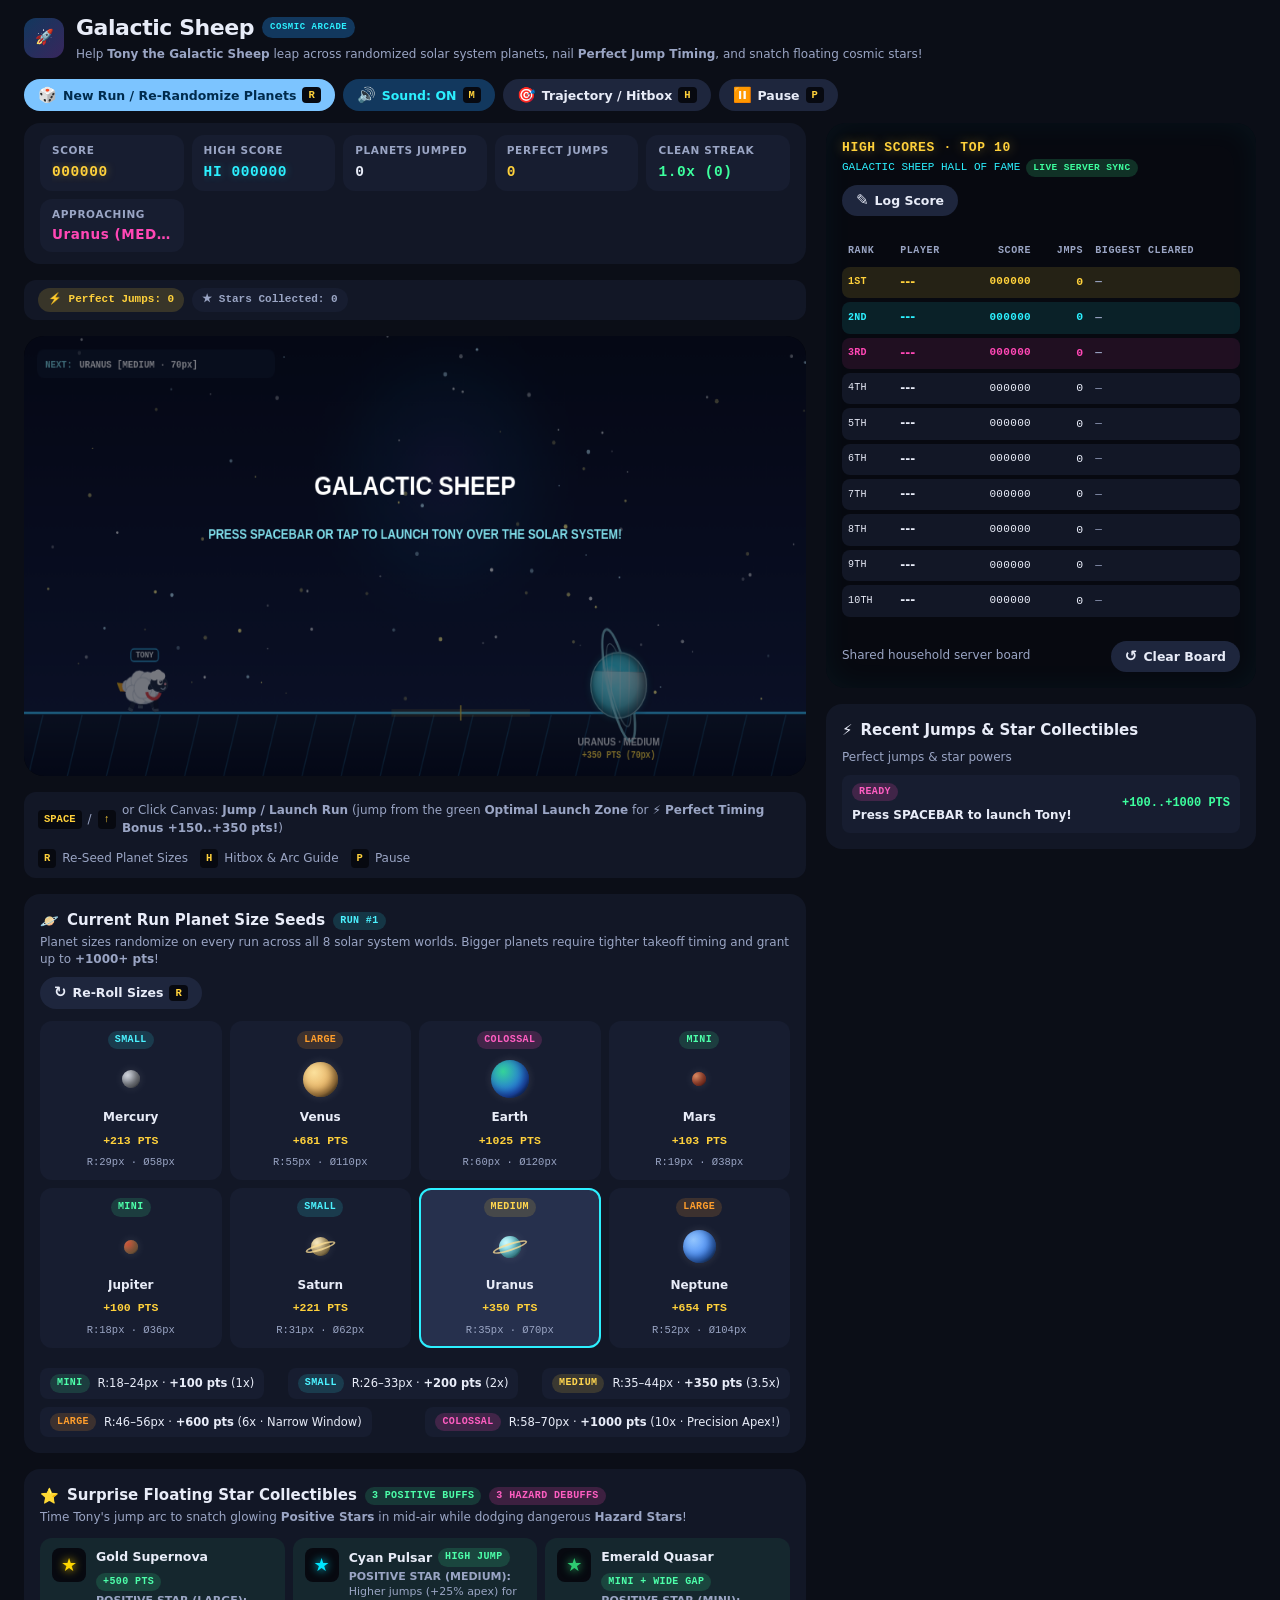
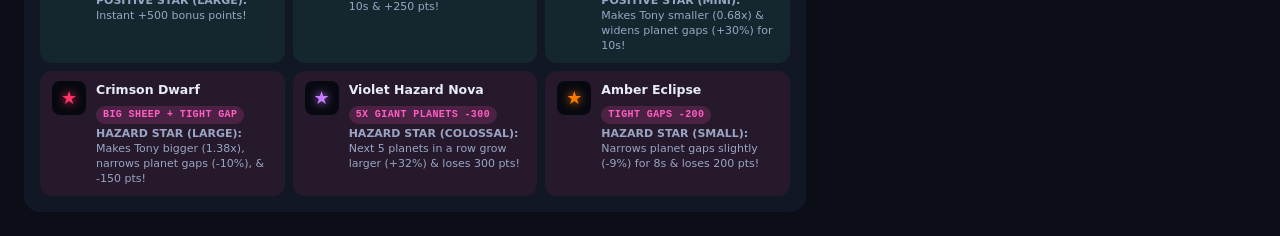
==== commit 5387435b: "Make collectible stars much rarer and more randomized (v5)" ====
--- a/bundle.html
+++ b/bundle.html
@@ -3635,12 +3635,15 @@
       this.maxStreak = 0;
       this.streakMultiplier = 1.0;
 
-      // Dynamic Star Modifiers
+      // Dynamic Star Modifiers & Natural Spawn Scheduler
       this.tonyScale = 1.0;
       this.jumpBoostMultiplier = 1.0;
       this.gapMultiplier = 1.0;
       this.enlargedPlanetsRemaining = 0;
       this.activeEffects = [];
+      this.nextStarSpawnCooldownMs = 4800 + Math.random() * 5200;
+      this.naturalStarsSpawnedThisRun = 0;
+      this.lastNaturalStarId = null;
 
       this.speed = this.physics.baseSpeed;
       this.mach = 1.0;
@@ -4065,29 +4068,17 @@
       this.popups.length = 0;
       this.particles.length = 0;
       this.launchRings.length = 0;
+      this.nextStarSpawnCooldownMs = 4800 + Math.random() * 5200;
+      this.naturalStarsSpawnedThisRun = 0;
 
       if (spawnInitialObstacles) {
         const firstX = Math.max(660, Math.round(this.width * 0.72));
         const first = this.spawnPlanet({ x: firstX });
         const secondGap = Math.round((480 + first.radius * 2 + randomInt(60, 120)) * this.gapMultiplier);
-        const second = this.spawnPlanet({ x: firstX + secondGap });
-
-        // Spawn initial surprise floating collectible stars at jump-reachable heights
-        this.spawnCollectibleStar(null, {
-          x: Math.round((firstX + this.tony.x) * 0.56),
-          y: this.groundY - 135
-        });
-        this.spawnCollectibleStar(null, {
-          x: Math.round((first.x + second.x) * 0.5),
-          y: this.groundY - 150
-        });
+        this.spawnPlanet({ x: firstX + secondGap });
       } else {
         const previewX = Math.round(this.width * 0.76);
         this.spawnPlanet({ x: previewX });
-        this.spawnCollectibleStar('GOLD_SUPERNOVA', {
-          x: Math.round(this.width * 0.48),
-          y: this.groundY - 140
-        });
       }
     }
 
@@ -4245,24 +4236,64 @@
       }
 
       if (!template) {
-        // 58% chance positive star, 42% chance negative hazard star for exciting gameplay
-        const wantPositive = Math.random() < 0.58;
-        const pool = catalog.filter((s) =>
-          wantPositive ? s.category === 'positive' : s.category === 'negative'
+        // Weighted random selection across all 6 Positive & Negative stars,
+        // ensuring no two consecutive naturally spawned stars are identical
+        const wantPositive = Math.random() < 0.56;
+        let pool = catalog.filter(
+          (s) =>
+            (wantPositive ? s.category === 'positive' : s.category === 'negative') &&
+            s.id !== this.lastNaturalStarId
         );
+        if (pool.length === 0) {
+          pool = catalog.filter((s) => s.id !== this.lastNaturalStarId);
+        }
         const source = pool.length > 0 ? pool : catalog;
         template = source[Math.floor(Math.random() * source.length)] || DEFAULT_STAR_CATALOG[0];
       }
 
+      this.lastNaturalStarId = template.id;
+
+      // Randomize placement mode: mid-gap between planets, high over a small/medium planet's crest,
+      // or slightly past a planet's landing zone
+      const placementModes = ['MID_GAP', 'HIGH_CREST', 'POST_LANDING'];
+      const placementMode =
+        opts.placementMode || placementModes[Math.floor(Math.random() * placementModes.length)];
+
       let spawnX = opts.x;
+      let defaultY = this.groundY - randomInt(95, 190);
+
       if (typeof spawnX !== 'number') {
-        const lastStar = this.collectibles[this.collectibles.length - 1];
-        const minStarX = lastStar ? lastStar.x + randomInt(380, 620) : this.width + randomInt(140, 320);
-        spawnX = Math.max(this.width + 60, minStarX);
-      }
-
-      // Always float in mid-air above groundY (jump-reachable altitudes: groundY - 105 to groundY - 185)
-      const defaultY = this.groundY - randomInt(110, 178);
+        const farObstacles = this.obstacles.filter((o) => !o.cleared && o.x > this.width * 0.65);
+        if (placementMode === 'HIGH_CREST' && farObstacles.length > 0) {
+          const targetObs =
+            farObstacles.find((o) => o.sizeTier !== 'COLOSSAL') ||
+            farObstacles[farObstacles.length - 1];
+          spawnX = Math.max(this.width + 60, targetObs.x + randomInt(-28, 28));
+          defaultY = this.groundY - randomInt(152, 190);
+        } else if (placementMode === 'POST_LANDING' && farObstacles.length > 0) {
+          const targetObs = farObstacles[farObstacles.length - 1];
+          spawnX = Math.max(
+            this.width + 60,
+            targetObs.x + targetObs.radius + randomInt(95, 175)
+          );
+          defaultY = this.groundY - randomInt(95, 155);
+        } else if (farObstacles.length >= 2) {
+          const p1 = farObstacles[farObstacles.length - 2];
+          const p2 = farObstacles[farObstacles.length - 1];
+          spawnX = Math.max(
+            this.width + 60,
+            Math.round((p1.x + p2.x) * 0.5) + randomInt(-65, 65)
+          );
+          defaultY = this.groundY - randomInt(105, 185);
+        } else {
+          const lastStar = this.collectibles[this.collectibles.length - 1];
+          const minStarX = lastStar
+            ? lastStar.x + randomInt(650, 1200)
+            : this.width + randomInt(120, 420);
+          spawnX = Math.max(this.width + 60, minStarX);
+        }
+      }
+
       const baseY =
         typeof opts.y === 'number'
           ? Math.min(this.groundY - 48, Math.max(48, opts.y))
@@ -4289,12 +4320,13 @@
         durationSec: template.durationSec || 0,
         shortTag: template.shortTag || '',
         description: template.description || '',
+        placementMode: placementMode,
         x: spawnX,
         y: baseY,
         baseY: baseY,
         floatPhase: Math.random() * Math.PI * 2,
-        floatSpeed: 0.065 + Math.random() * 0.03,
-        floatAmp: 8 + Math.random() * 6,
+        floatSpeed: 0.042 + Math.random() * 0.058,
+        floatAmp: 6 + Math.random() * 11,
         rotation: Math.random() * Math.PI * 2,
         rotationSpeed: (template.category === 'negative' ? -0.035 : 0.03) * (Math.random() > 0.5 ? 1 : -1),
         collected: false
@@ -5249,15 +5281,41 @@
         this.spawnPlanet();
       }
 
-      while (this.collectibles.length < 2) {
-        this.spawnCollectibleStar();
-      }
+      this._maybeSpawnNaturalSurpriseStar(clampedDt);
 
       if (this.frameCount % 3 === 0) {
         this._syncExternalHUD();
       }
 
       return this.getState();
+    }
+
+    /**
+     * Spawns natural surprise collectible stars rarely (roughly once every 8–18 seconds),
+     * capped at 1 natural star on screen at once, with a 32% probability gate and
+     * 3.5s–7.5s jitter delay when a roll misses.
+     */
+    _maybeSpawnNaturalSurpriseStar(dtMs) {
+      if (this.elapsedRunMs < 3500) return;
+      if (this.collectibles.length >= 1) return;
+
+      this.nextStarSpawnCooldownMs -= dtMs;
+      if (this.nextStarSpawnCooldownMs > 0) return;
+
+      // 32% probability gate per window (with fallback after 15s if 0 natural stars have spawned yet)
+      const forceFirstSurprise =
+        this.naturalStarsSpawnedThisRun === 0 && this.elapsedRunMs >= 15000;
+      const rollPassed = forceFirstSurprise || Math.random() < 0.32;
+
+      if (rollPassed) {
+        this.spawnCollectibleStar();
+        this.naturalStarsSpawnedThisRun += 1;
+        // Wide randomized cooldown (7.5s to 18.5s) after this star clears the screen
+        this.nextStarSpawnCooldownMs = 7500 + Math.random() * 11000;
+      } else {
+        // Missed roll: add 3.5s to 7.5s randomized jitter before next roll
+        this.nextStarSpawnCooldownMs = 3500 + Math.random() * 4000;
+      }
     }
 
     _updateActiveEffects(dtMs) {
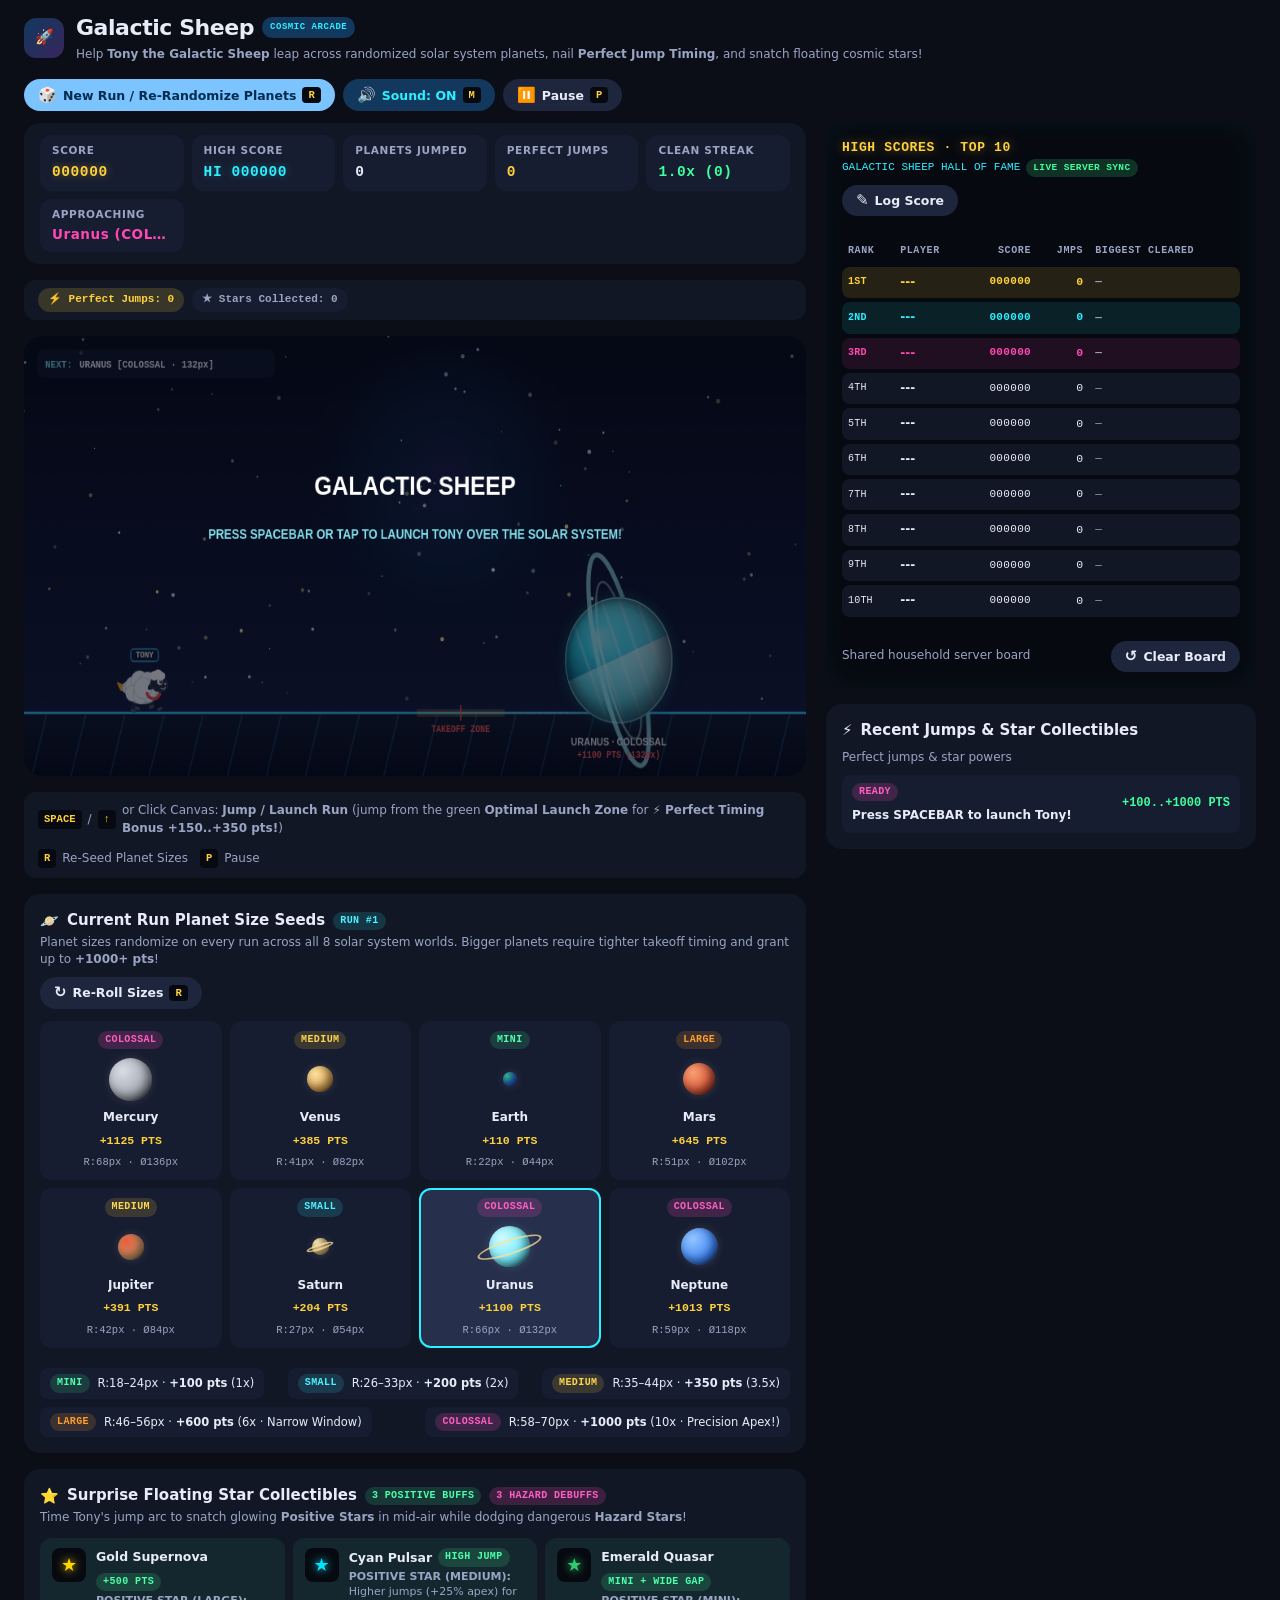
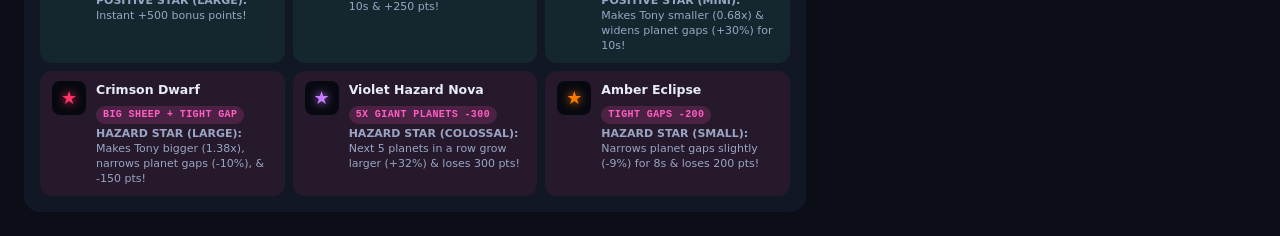
==== commit f9ef9bed: "Remove Trajectory/Hitbox option and H shortcut (v6)" ====
--- a/bundle.html
+++ b/bundle.html
@@ -1205,11 +1205,6 @@
         <span class="material-symbols-outlined" id="icon-sound">🔊</span>
         <span id="label-sound">Sound: ON</span>
         <span class="kbd-hint">M</span>
-      </button>
-      <button type="button" id="btn-toggle-hitboxes" class="btn-arcade" aria-pressed="false" title="Toggle Hitbox &amp; Parabolic Jump Trajectory Guide (H)">
-        <span class="material-symbols-outlined">🎯</span>
-        <span id="label-hitboxes">Trajectory / Hitbox</span>
-        <span class="kbd-hint">H</span>
       </button>
       <button type="button" id="btn-pause" class="btn-arcade" aria-pressed="false" title="Pause / Resume Game (P)">
         <span class="material-symbols-outlined" id="icon-pause">⏸</span>
@@ -1277,10 +1272,6 @@
           <span class="control-hint-item">
             <span class="kbd-hint">R</span>
             <span>Re-Seed Planet Sizes</span>
-          </span>
-          <span class="control-hint-item">
-            <span class="kbd-hint">H</span>
-            <span>Hitbox &amp; Arc Guide</span>
           </span>
           <span class="control-hint-item">
             <span class="kbd-hint">P</span>
@@ -1534,7 +1525,7 @@
     </div>
   </div>
 
-  <!-- Core Game Modules (Cache-Busted v4) -->
+  <!-- Core Game Modules (Cache-Busted v6) -->
   <script>
 /**
  * Galactic Sheep — Visual & Audio Assets Module (assets.js)
@@ -3607,7 +3598,7 @@
       this.isGameOver = false;
       this.isReady = true;
 
-      this.debugHitboxes = Boolean(this.options.debugHitboxes);
+      this.debugHitboxes = false;
       this.muted = Boolean(this.options.muted);
 
       // Run metrics & scoring
@@ -4655,10 +4646,9 @@
       return this.status;
     }
 
-    toggleHitboxes(forceValue) {
-      this.debugHitboxes =
-        typeof forceValue === 'boolean' ? forceValue : !this.debugHitboxes;
-      return this.debugHitboxes;
+    toggleHitboxes() {
+      this.debugHitboxes = false;
+      return false;
     }
 
     toggleMute(forceValue) {
@@ -5500,11 +5490,6 @@
       // 8. In-Canvas HUD Banner & Next Planet / Active Modifiers Pill
       this._renderCanvasOverlayHUD(ctx);
 
-      // 9. Hitbox & Jump Trajectory Debug Overlay (`H` key)
-      if (this.debugHitboxes) {
-        this._renderDebugOverlay(ctx);
-      }
-
       ctx.restore();
     }
 
@@ -6192,8 +6177,6 @@
             this.jump({ allowRestartOnGameOver: false });
           }
         }
-      } else if (key === 'h') {
-        this.toggleHitboxes();
       } else if (key === 'p') {
         this.togglePause();
       } else if (key === 'r') {
@@ -7847,12 +7830,6 @@
             if (soundLabel) soundLabel.textContent = soundOn ? 'Sound: ON' : 'Sound: OFF';
           }
 
-          var hitboxBtn = document.getElementById('btn-toggle-hitboxes');
-          if (hitboxBtn) {
-            hitboxBtn.classList.toggle('is-active', Boolean(engine.debugHitboxes));
-            hitboxBtn.setAttribute('aria-pressed', String(Boolean(engine.debugHitboxes)));
-          }
-
           var pauseBtn = document.getElementById('btn-pause');
           var pauseIcon = document.getElementById('icon-pause');
           var pauseLabel = document.getElementById('label-pause');
@@ -7961,15 +7938,6 @@
           });
         }
 
-        var btnHitboxes = document.getElementById('btn-toggle-hitboxes');
-        if (btnHitboxes) {
-          btnHitboxes.addEventListener('click', function () {
-            engine.toggleHitboxes();
-            syncControlButtons(engine);
-            btnHitboxes.blur();
-          });
-        }
-
         var btnPause = document.getElementById('btn-pause');
         if (btnPause) {
           btnPause.addEventListener('click', function () {
@@ -8011,7 +7979,7 @@
         });
 
         // 4. Ensure Spacebar restarts cleanly from GAMEOVER when not typing player name,
-        //    and sync toolbar button states whenever R / M / H / P shortcuts are pressed.
+        //    and sync toolbar button states whenever R / M / P shortcuts are pressed.
         window.addEventListener('keydown', function (e) {
           if (isInputOrModalActive(e)) return;
 
@@ -8023,7 +7991,7 @@
             if (engine.status === 'GAMEOVER') {
               engine.startNewRun({ jumpOnStart: true, reroll: true });
             }
-          } else if (key === 'r' || key === 'm' || key === 'h' || key === 'p') {
+          } else if (key === 'r' || key === 'm' || key === 'p') {
             setTimeout(function () {
               syncControlButtons(engine);
             }, 0);
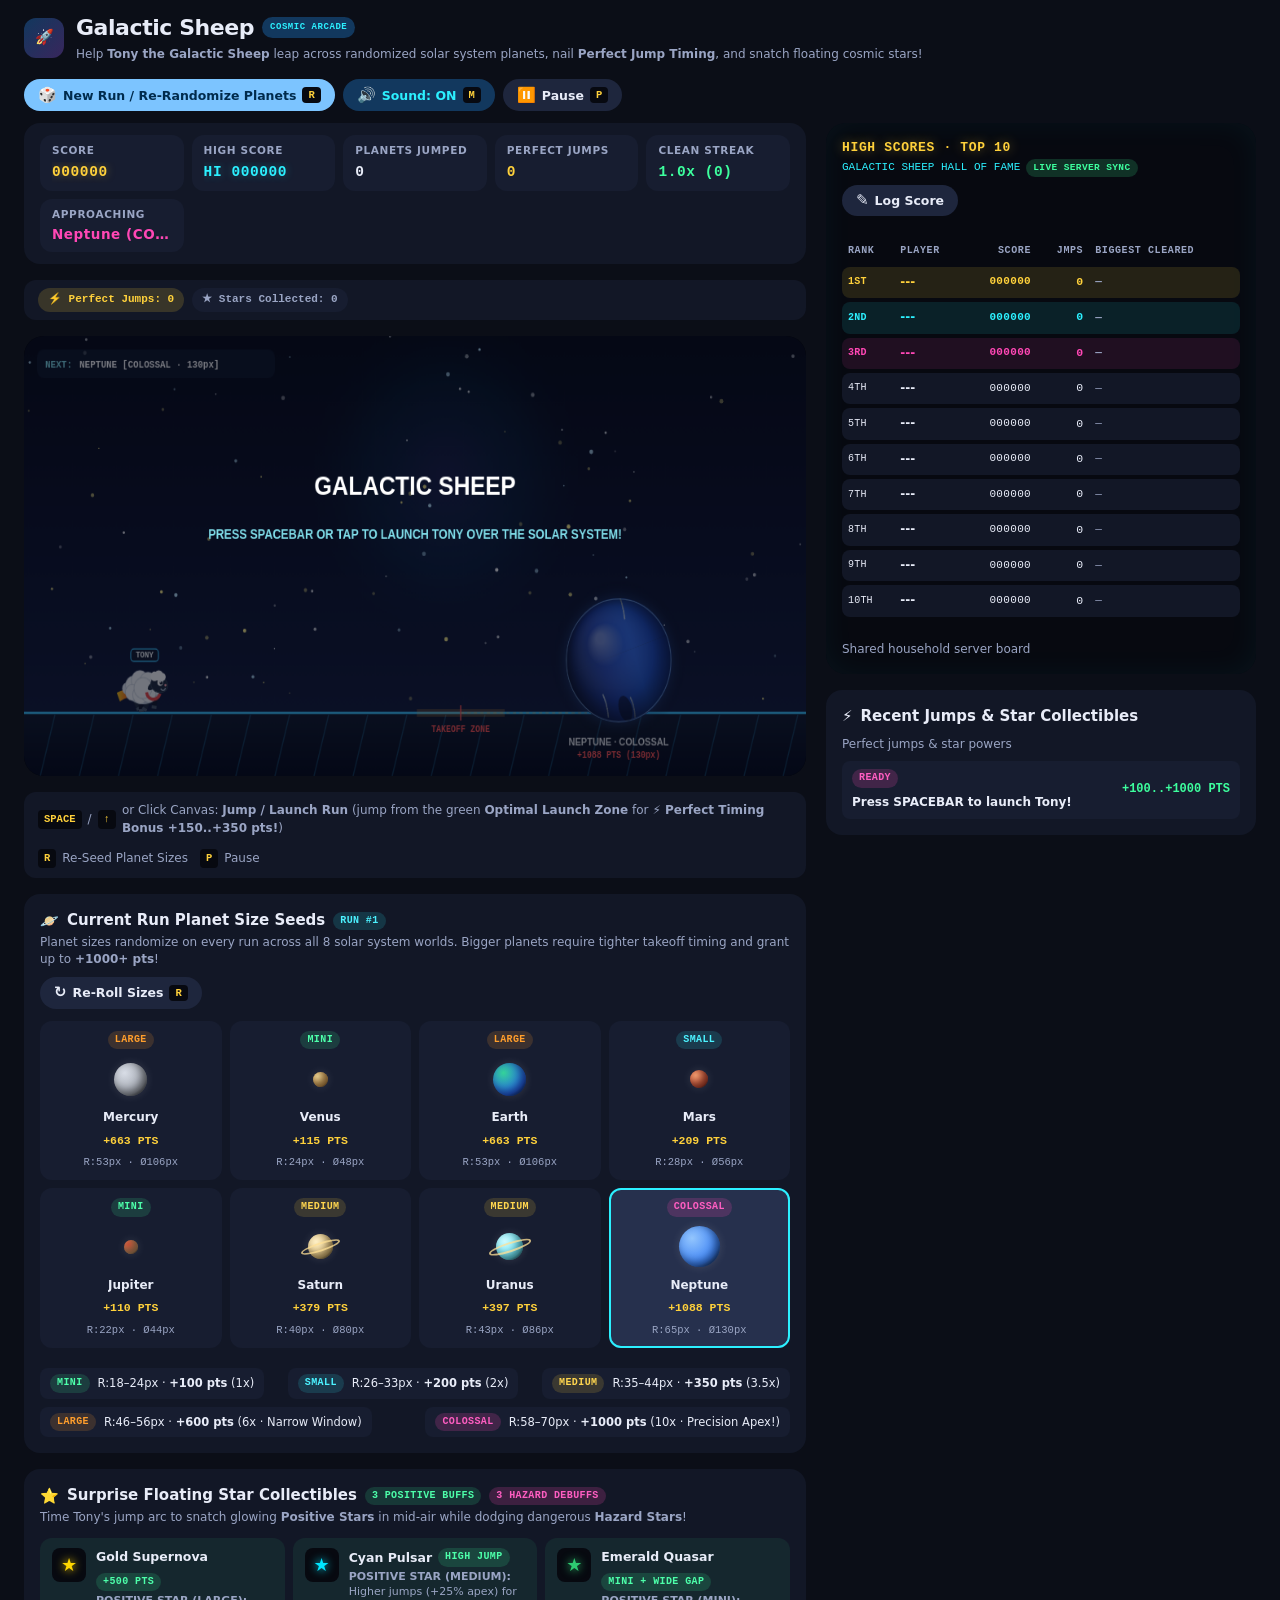
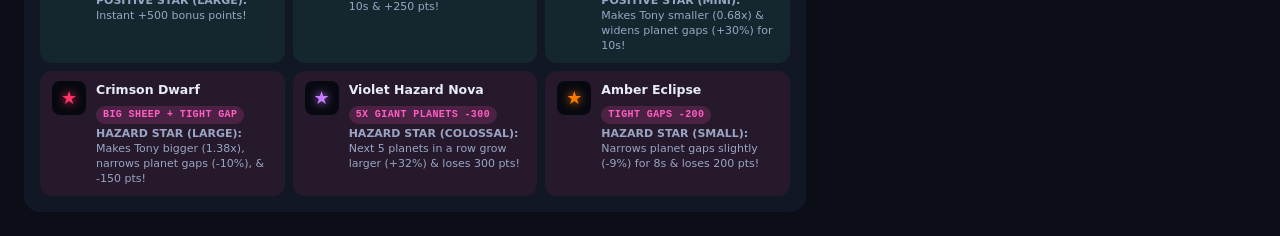
==== commit 655c04e5: "Remove Clear Board button and disable client leaderboard reset (v7)" ====
--- a/bundle.html
+++ b/bundle.html
@@ -1446,10 +1446,6 @@
 
         <div class="arcade-cabinet-footer">
           <span class="section-subtitle">Shared household server board</span>
-          <button type="button" id="btn-reset-scores" class="btn-arcade" title="Immediately Clear All High Scores">
-            <span class="material-symbols-outlined">↺</span>
-            <span>Clear Board</span>
-          </button>
         </div>
       </section>
 
@@ -1525,7 +1521,7 @@
     </div>
   </div>
 
-  <!-- Core Game Modules (Cache-Busted v6) -->
+  <!-- Core Game Modules (Cache-Busted v7) -->
   <script>
 /**
  * Galactic Sheep — Visual & Audio Assets Module (assets.js)
@@ -6774,24 +6770,8 @@
   }
 
   async function clearServerLeaderboard() {
-    if (!canUseServerApi()) return false;
-    try {
-      const resp = await fetch(API_URL, {
-        method: 'DELETE',
-        cache: 'no-store',
-        headers: { 'Accept': 'application/json' }
-      });
-      if (resp.ok) return true;
-    } catch (_err) {}
-    try {
-      const resp2 = await fetch(`${API_URL}/clear`, {
-        method: 'POST',
-        cache: 'no-store',
-        headers: { 'Accept': 'application/json' }
-      });
-      return resp2.ok;
-    } catch (_err) {}
-    return false;
+    // Safe no-op: players cannot wipe the shared household leaderboard.
+    return getHighScores();
   }
 
   function startServerPolling(intervalMs = 4000) {
@@ -6805,43 +6785,11 @@
   }
 
   /**
-   * Immediately clears all high scores locally AND on the centralized server (/api/leaderboard)
+   * Safe no-op: preserves existing player scores in state.scores, localStorage, and /api/leaderboard
+   * so players cannot wipe the shared household leaderboard.
    */
   function resetHighScores() {
-    state.lastSubmittedId = null;
-    state.pendingRunEntryId = null;
-    state.bestSessionScore = 0;
-    state.scores = [];
-    saveHighScores([]);
-    syncEngineHighScore(0);
-
-    renderHighScoreTable([]);
-    updateHighScoreDisplay(0, true);
-
-    const clearPromise = clearServerLeaderboard();
-
-    if (typeof document !== 'undefined') {
-      const resetBtn = byId('btn-reset-scores', 'reset-high-scores-btn');
-      if (resetBtn) {
-        if (state.resetToastTimer) {
-          clearTimeout(state.resetToastTimer);
-        }
-        resetBtn.classList.add('is-cleared-toast');
-        resetBtn.innerHTML = '<span class="material-symbols-outlined">✓</span><span>Board Cleared</span>';
-        state.resetToastTimer = setTimeout(() => {
-          resetBtn.classList.remove('is-cleared-toast');
-          resetBtn.innerHTML = '<span class="material-symbols-outlined">↺</span><span>Clear Board</span>';
-          state.resetToastTimer = null;
-        }, 1500);
-      }
-    }
-
-    if (global.TONY_ASSETS && global.TONY_ASSETS.TONY_AUDIO && typeof global.TONY_ASSETS.TONY_AUDIO.playButton === 'function') {
-      global.TONY_ASSETS.TONY_AUDIO.playButton();
-    }
-    const result = state.scores;
-    result.serverPromise = clearPromise;
-    return result;
+    return getHighScores();
   }
 
   function getTopScore() {
@@ -7637,27 +7585,9 @@
         oldCrtBtn.remove();
       }
 
-      if (!window.__tonyArcadeResetDelegated) {
-        window.__tonyArcadeResetDelegated = true;
-        document.addEventListener('click', (e) => {
-          const btn = e.target && typeof e.target.closest === 'function'
-            ? e.target.closest('#btn-reset-scores, #reset-high-scores-btn')
-            : null;
-          if (btn) {
-            e.preventDefault();
-            e.stopPropagation();
-            resetHighScores();
-          }
-        }, true);
-      }
-
-      const resetBtn = byId('btn-reset-scores', 'reset-high-scores-btn');
-      if (resetBtn && !resetBtn.dataset.bound) {
-        resetBtn.dataset.bound = 'true';
-        resetBtn.addEventListener('click', (e) => {
-          e.preventDefault();
-          resetHighScores();
-        });
+      const oldResetBtn = byId('btn-reset-scores', 'reset-high-scores-btn');
+      if (oldResetBtn && typeof oldResetBtn.remove === 'function') {
+        oldResetBtn.remove();
       }
 
       syncEngineHighScore(getTopScore());
@@ -7956,28 +7886,6 @@
           });
         }
 
-        // Document-level failsafe for Clear Board (#btn-reset-scores)
-        document.addEventListener('click', function (e) {
-          var resetBtn = e.target && e.target.closest ? e.target.closest('#btn-reset-scores, #reset-high-scores-btn') : null;
-          if (!resetBtn) return;
-          e.preventDefault();
-          try {
-            if (typeof localStorage !== 'undefined') {
-              localStorage.removeItem('tonys_jumping_game_highscores_v1');
-              localStorage.removeItem('tonys_jumping_game_highscores_v2');
-              localStorage.removeItem('tonys_jumping_game_highscores_v3');
-              localStorage.setItem('galactic_sheep_highscores_v4', '[]');
-            }
-          } catch (_err) {}
-          if (window.TonyArcadeUI && typeof window.TonyArcadeUI.resetHighScores === 'function') {
-            window.TonyArcadeUI.resetHighScores();
-          }
-          engine.highScore = 0;
-          var hiEl = document.getElementById('hud-high-score');
-          if (hiEl) hiEl.textContent = 'HI 000000';
-          if (typeof resetBtn.blur === 'function') resetBtn.blur();
-        });
-
         // 4. Ensure Spacebar restarts cleanly from GAMEOVER when not typing player name,
         //    and sync toolbar button states whenever R / M / P shortcuts are pressed.
         window.addEventListener('keydown', function (e) {
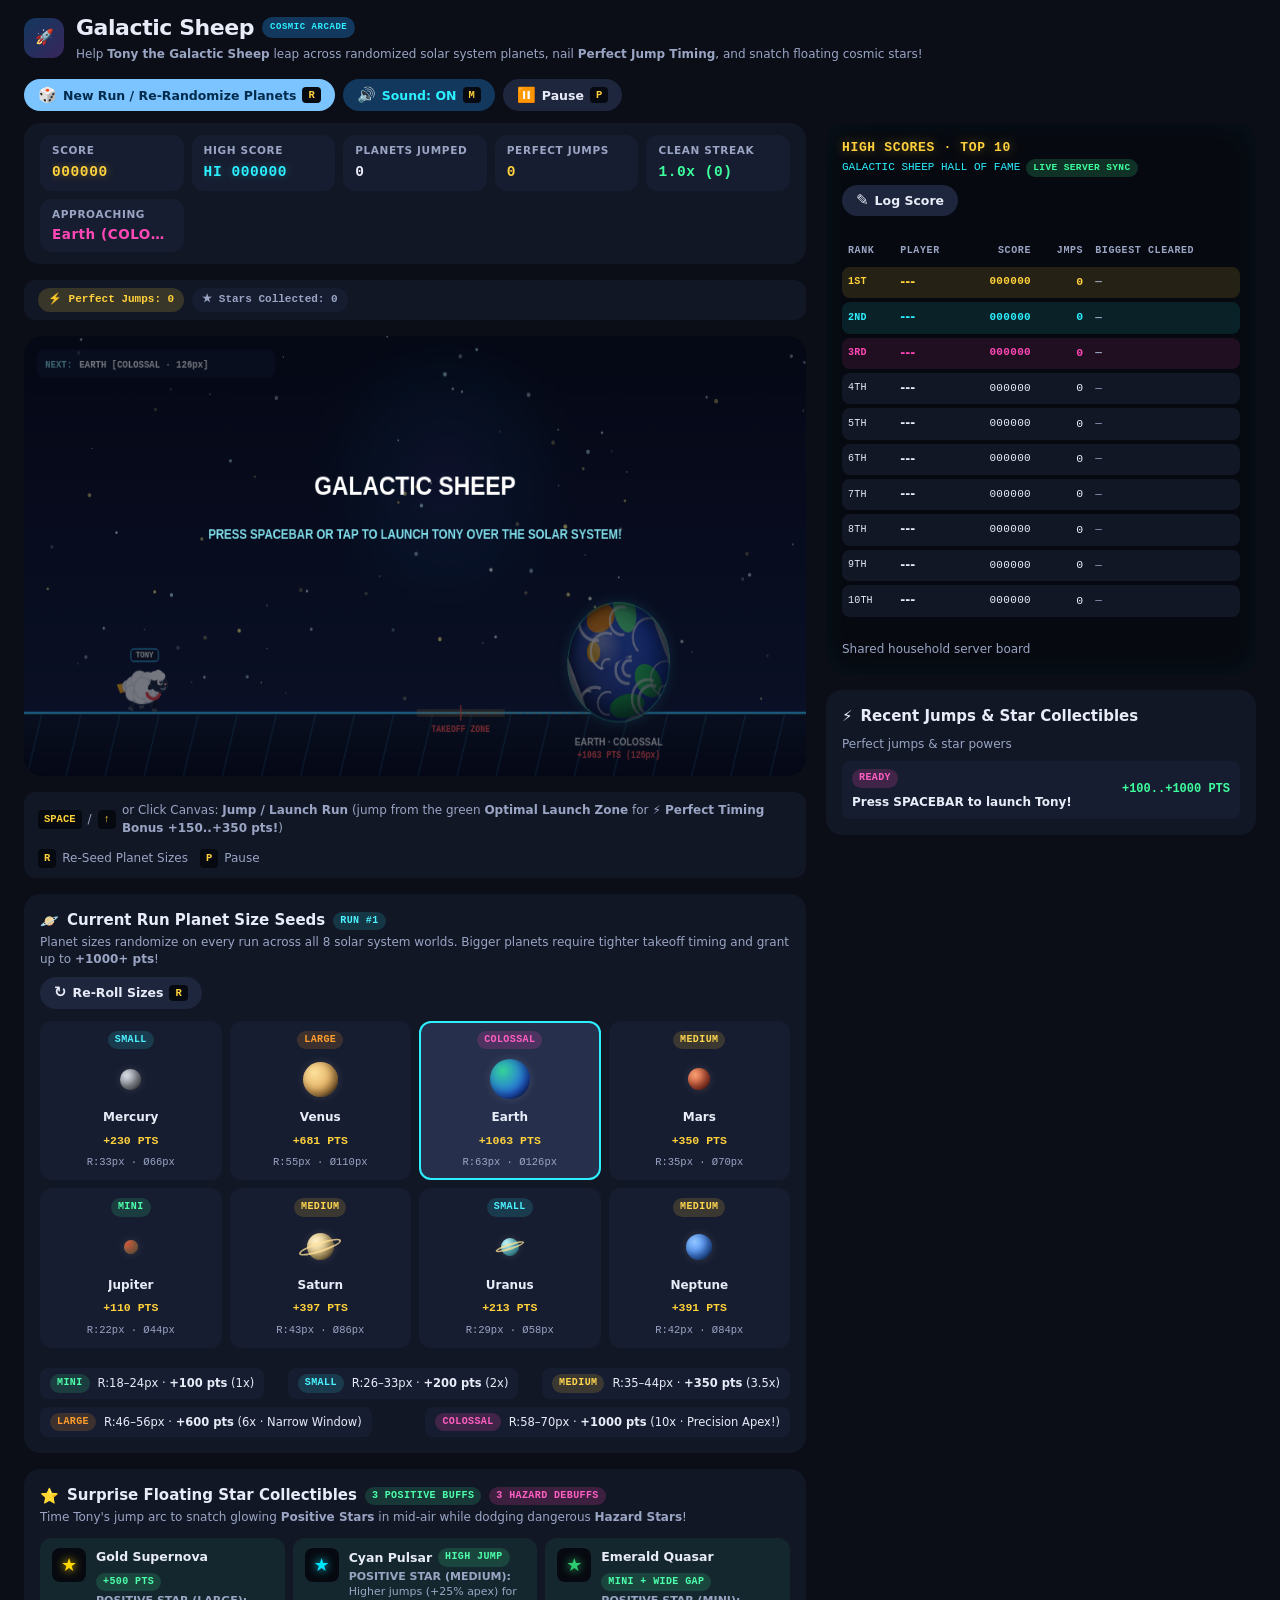
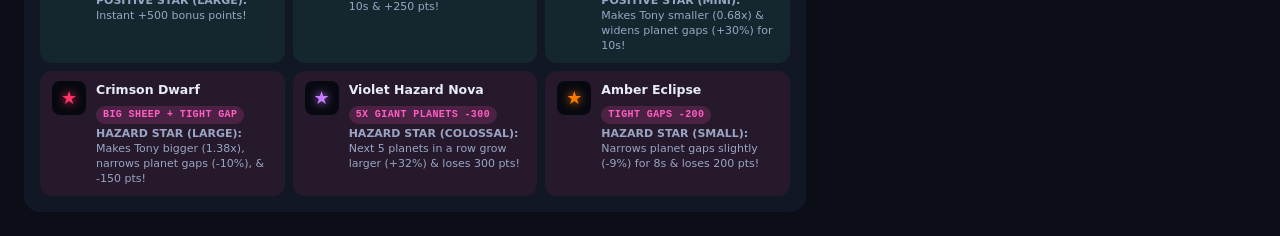
==== commit b723c012: "Harden server & container security (F1-F9) and add Cloud Run + galacticsheep.co.uk setup (v8)" ====
--- a/bundle.html
+++ b/bundle.html
@@ -1521,7 +1521,7 @@
     </div>
   </div>
 
-  <!-- Core Game Modules (Cache-Busted v7) -->
+  <!-- Core Game Modules (Cache-Busted v8) -->
   <script>
 /**
  * Galactic Sheep — Visual & Audio Assets Module (assets.js)
@@ -6759,6 +6759,9 @@
       const data = await resp.json();
       if (data && Array.isArray(data.scores)) {
         updateServerStatusBadge(true);
+        if (data.entry && data.entry.id) {
+          state.lastSubmittedId = data.entry.id;
+        }
         const serverScores = saveHighScores(data.scores);
         syncEngineHighScore(getTopScore());
         renderHighScoreTable(serverScores);
